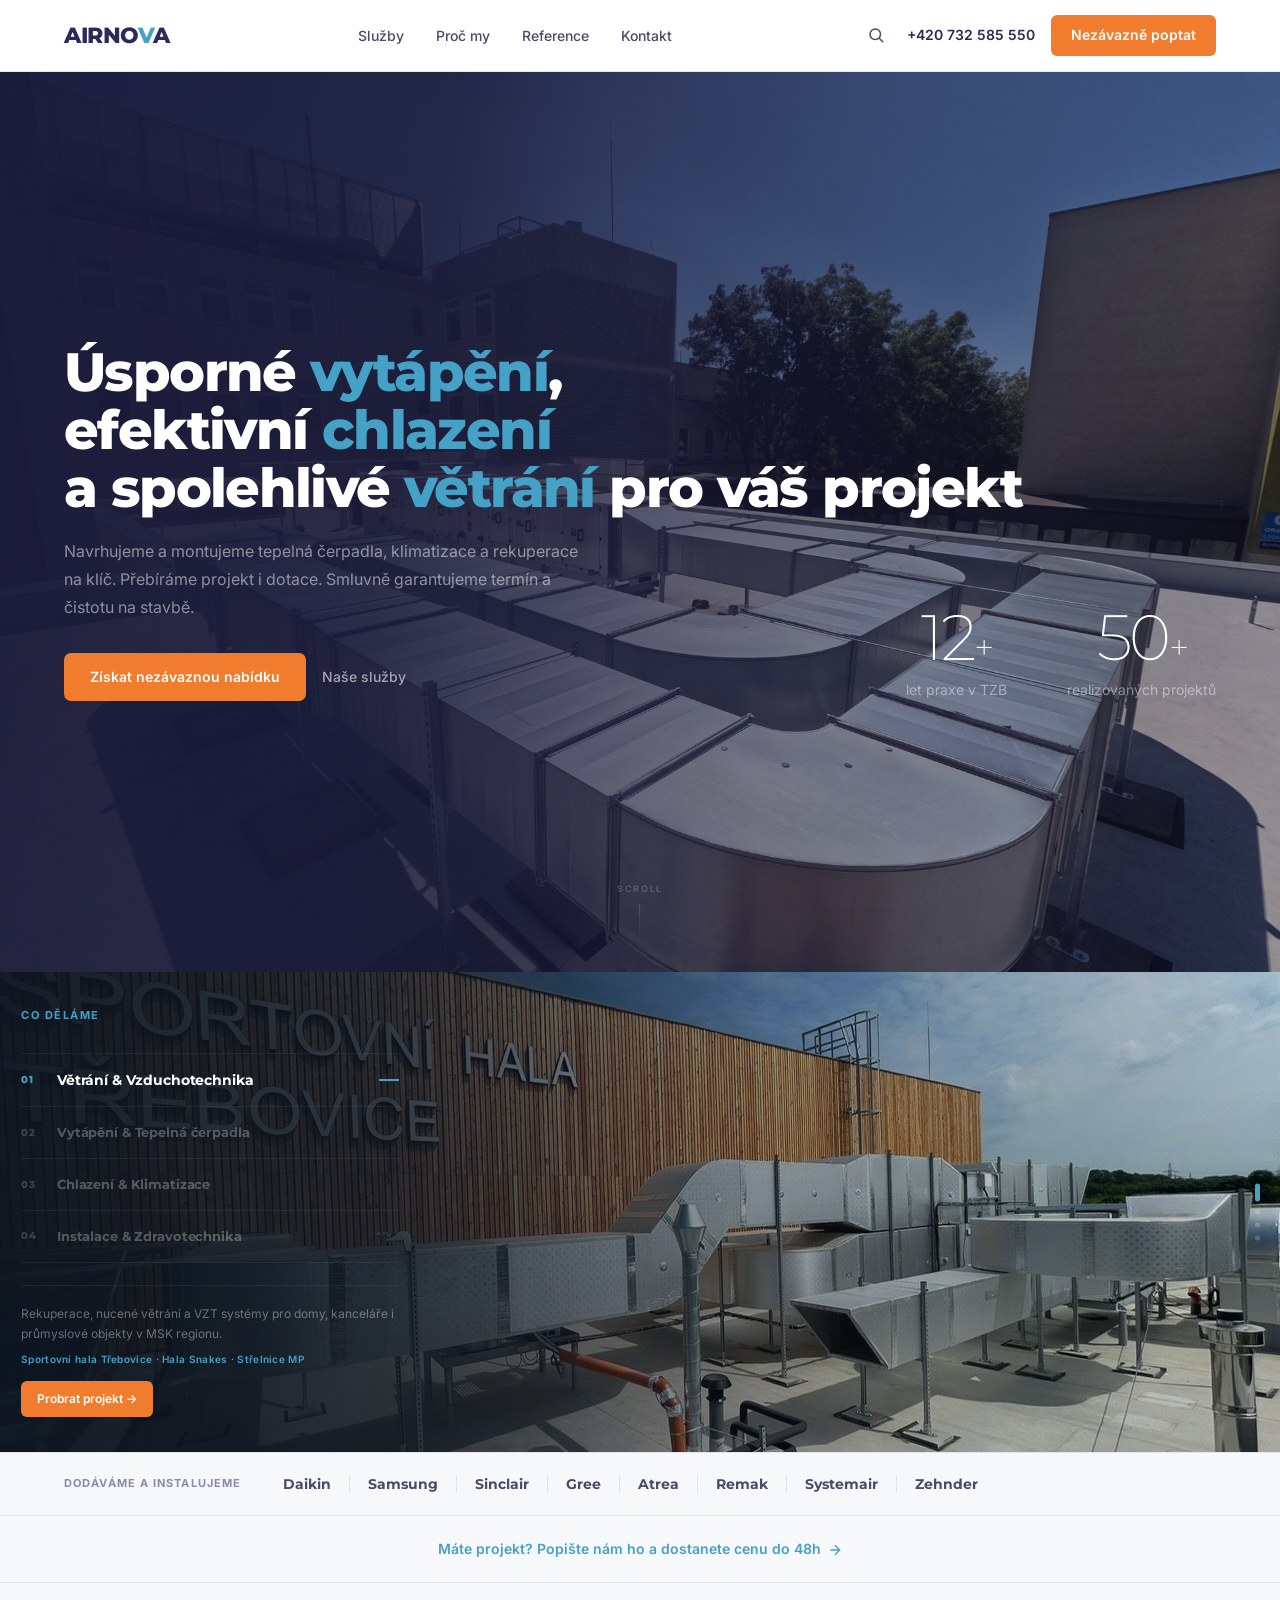
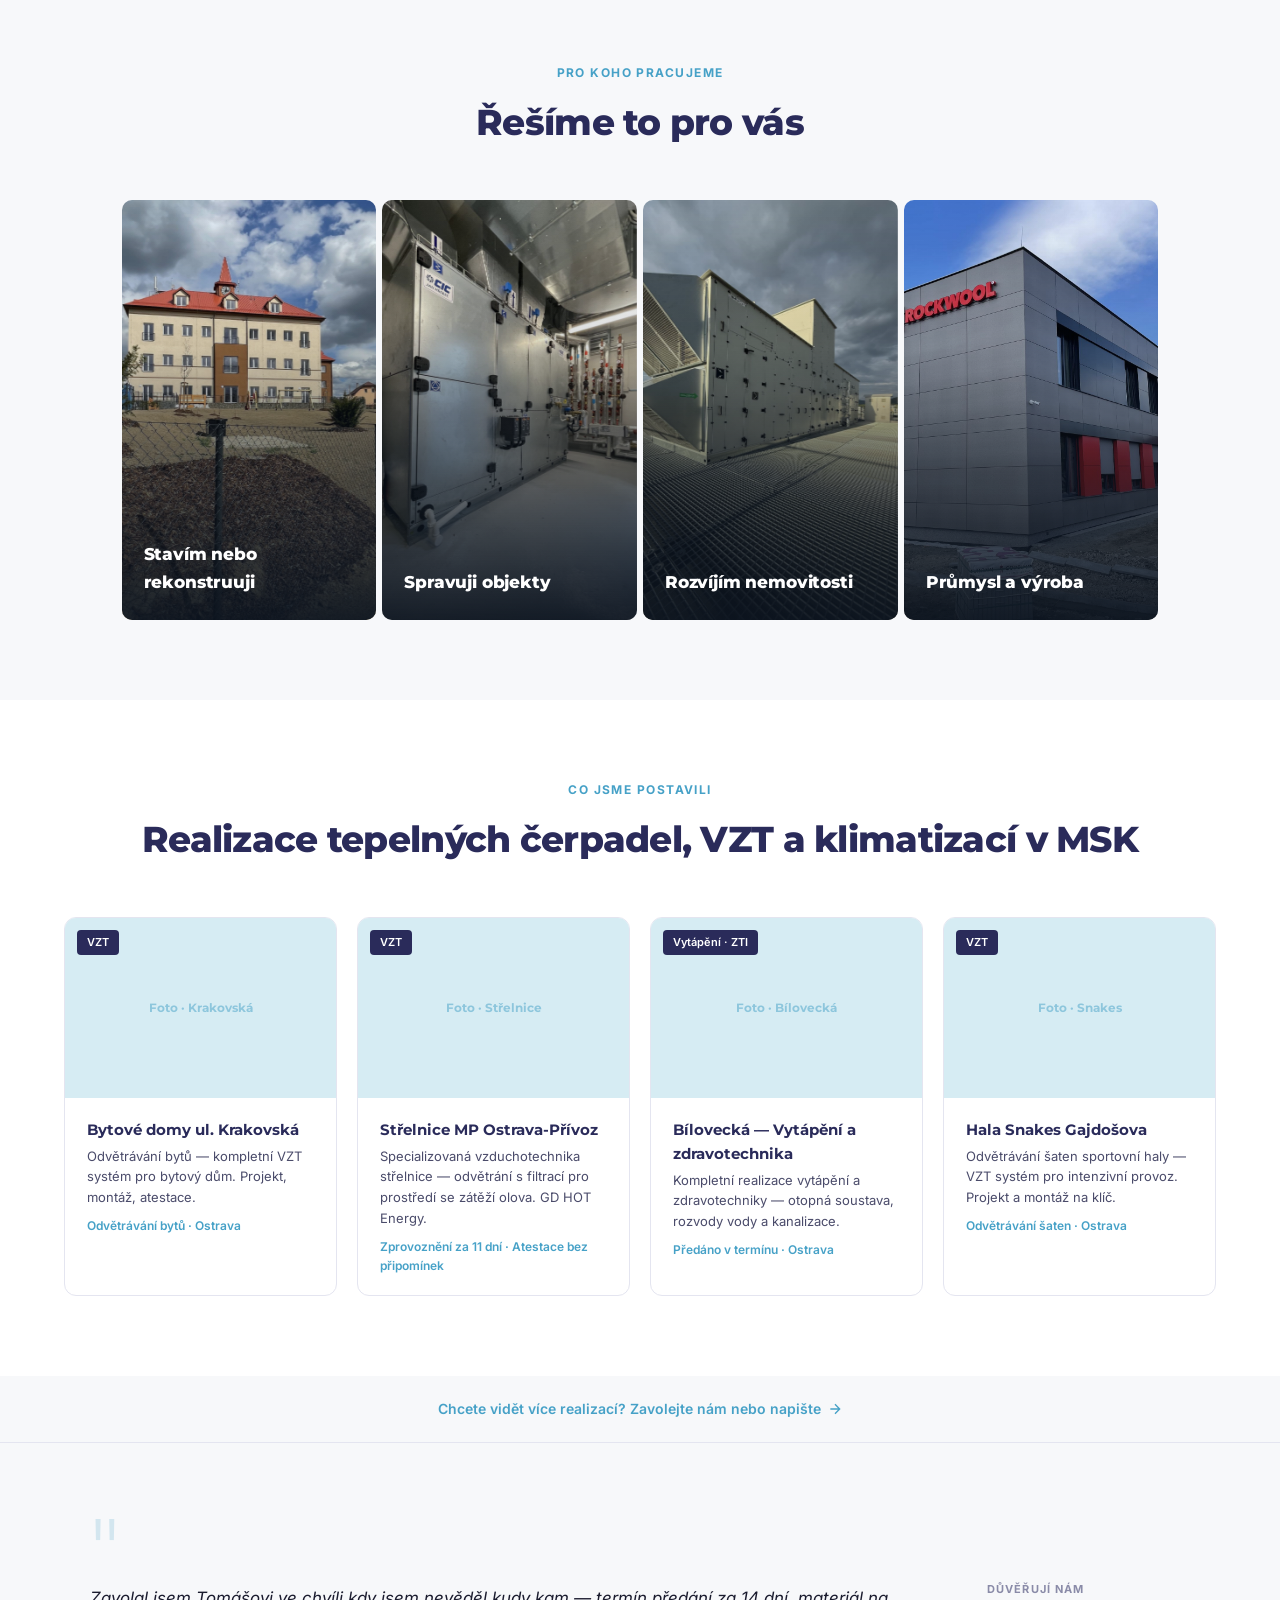
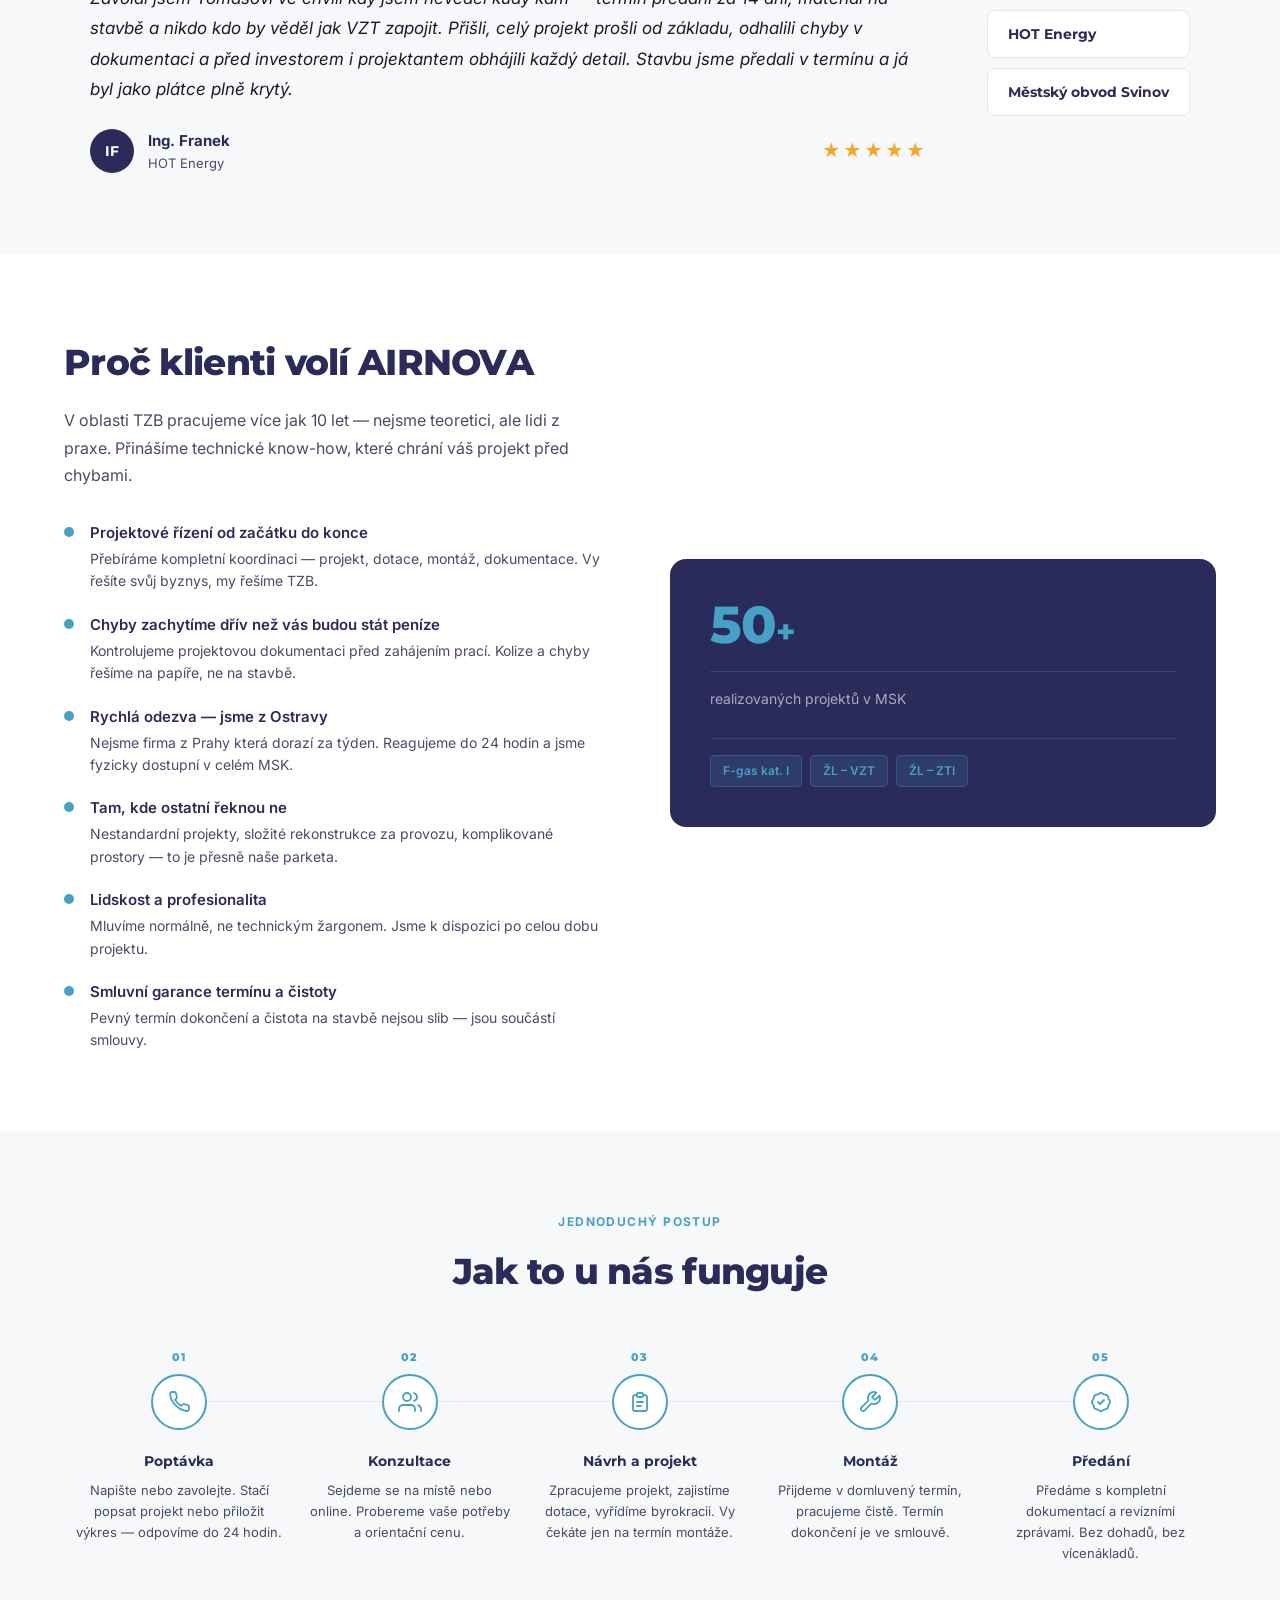
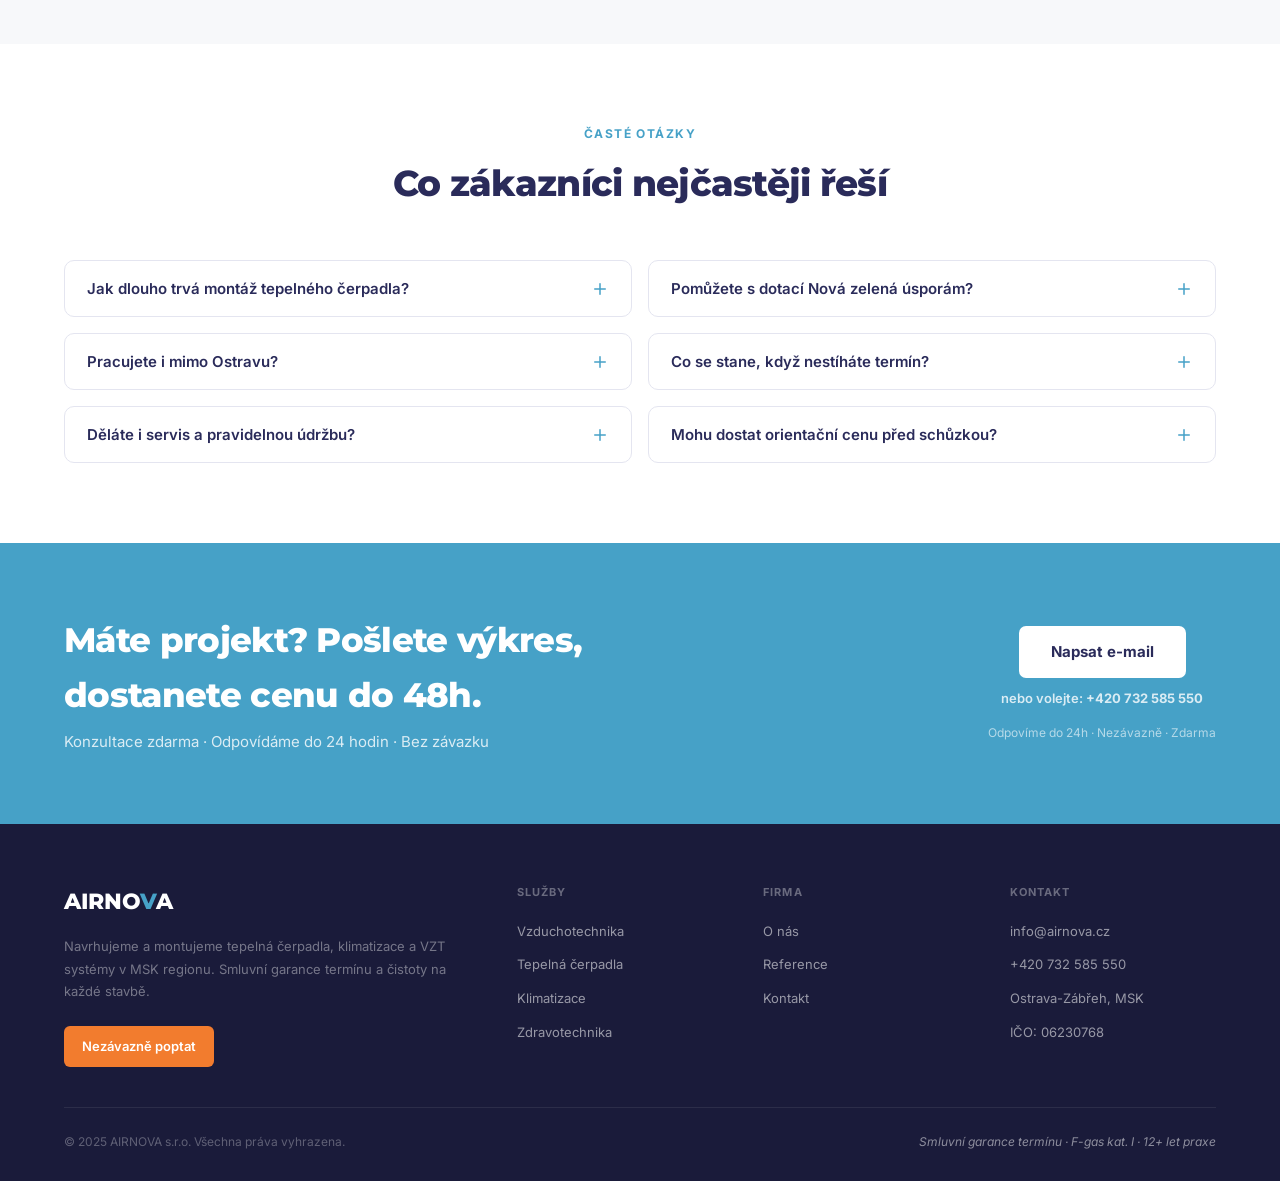
==== public/index.html @ 3907e589 "Fix production 404: move site into public/ to match Vercel output dir The Vercel project has Output " ====
<!DOCTYPE html>
<html lang="cs">
<head>
<meta charset="UTF-8">
<meta name="viewport" content="width=device-width, initial-scale=1.0">

<!-- SEO: Title tag — max 60 znaků, primární klíčová slova + lokalita -->
<title>Tepelná čerpadla, Klimatizace a VZT Ostrava | AIRNOVA s.r.o.</title>

<!-- SEO: Meta description — max 155 znaků, výzva k akci -->
<meta name="description" content="Montáž tepelných čerpadel, klimatizace a vzduchotechniky v Ostravě a MSK. 12 let praxe, smluvní garance termínu. Konzultace zdarma — odpovíme do 24h.">

<!-- SEO: Canonical URL -->
<link rel="canonical" href="https://www.airnova.cz/">

<!-- SEO: Open Graph (Facebook, LinkedIn sdílení) -->
<meta property="og:type" content="website">
<meta property="og:title" content="Tepelná čerpadla, Klimatizace a VZT Ostrava | AIRNOVA s.r.o.">
<meta property="og:description" content="Montáž tepelných čerpadel, klimatizace a vzduchotechniky v Ostravě a MSK. 12 let praxe, smluvní garance termínu.">
<meta property="og:url" content="https://www.airnova.cz/">
<meta property="og:locale" content="cs_CZ">
<meta property="og:site_name" content="AIRNOVA s.r.o.">

<!-- SEO: Twitter/X card -->
<meta name="twitter:card" content="summary">
<meta name="twitter:title" content="Tepelná čerpadla, Klimatizace a VZT Ostrava | AIRNOVA s.r.o.">
<meta name="twitter:description" content="Montáž tepelných čerpadel, klimatizace a VZT v Ostravě a MSK. Smluvní garance termínu.">

<!-- SEO: Schema.org LocalBusiness markup -->
<script type="application/ld+json">
{
  "@context": "https://schema.org",
  "@type": "LocalBusiness",
  "name": "AIRNOVA s.r.o.",
  "description": "Montáž tepelných čerpadel, klimatizace, vzduchotechniky a zdravotechniky v Ostravě a Moravskoslezském kraji.",
  "url": "https://www.airnova.cz",
  "telephone": "+420732585550",
  "email": "info@airnova.cz",
  "address": {
    "@type": "PostalAddress",
    "streetAddress": "Ostrava-Zábřeh",
    "addressLocality": "Ostrava",
    "addressRegion": "Moravskoslezský kraj",
    "postalCode": "700 30",
    "addressCountry": "CZ"
  },
  "geo": {
    "@type": "GeoCoordinates",
    "latitude": 49.7884,
    "longitude": 18.2503
  },
  "areaServed": {
    "@type": "State",
    "name": "Moravskoslezský kraj"
  },
  "priceRange": "$$",
  "openingHours": "Mo-Fr 08:00-17:00",
  "sameAs": [],
  "hasOfferCatalog": {
    "@type": "OfferCatalog",
    "name": "TZB služby",
    "itemListElement": [
      {"@type": "Offer", "itemOffered": {"@type": "Service", "name": "Větrání a vzduchotechnika Ostrava"}},
      {"@type": "Offer", "itemOffered": {"@type": "Service", "name": "Vytápění a tepelná čerpadla Ostrava"}},
      {"@type": "Offer", "itemOffered": {"@type": "Service", "name": "Chlazení a klimatizace Ostrava"}},
      {"@type": "Offer", "itemOffered": {"@type": "Service", "name": "Instalace a zdravotechnika Ostrava"}}
    ]
  }
}
</script>
<link rel="preconnect" href="https://fonts.googleapis.com">
<link rel="preconnect" href="https://fonts.gstatic.com" crossorigin>
<link href="https://fonts.googleapis.com/css2?family=Montserrat:wght@600;700;800&family=Inter:wght@400;500;600&display=swap" rel="stylesheet">
<style>
  *, *::before, *::after { box-sizing: border-box; margin: 0; padding: 0; }
  :root {
    --navy: #2A2B5A; --navy-dark: #1A1B3A;
    --teal: #46A1C7; --teal-light: #D6ECF3;
    --orange: #F27C2E; --orange-light: #FCE5D4;
    --bg: #F7F8FA; --white: #ffffff;
    --text: #1A1B2E; --text-mid: #4A4B6A; --text-light: #8A8BA8;
    --border: #E4E5F0; --radius: 10px;
    --font-head: 'Montserrat', sans-serif;
    --font-body: 'Inter', sans-serif;
  }
  html { scroll-behavior: smooth; }
  body { font-family: var(--font-body); color: var(--text); background: var(--white); line-height: 1.6; }
  img { max-width: 100%; display: block; }
  a { text-decoration: none; color: inherit; }

  /* NAV */
  nav { position: sticky; top: 0; z-index: 100; background: rgba(255,255,255,0.97); backdrop-filter: blur(8px); border-bottom: 1px solid var(--border); padding: 0 5%; display: flex; align-items: center; justify-content: space-between; height: 72px; }
  .nav-logo { font-family: var(--font-head); font-weight: 800; font-size: 22px; letter-spacing: -0.02em; color: var(--navy); }
  .nav-logo .logo-v { color: var(--teal); }
  .nav-links { display: flex; gap: 2rem; list-style: none; }
  .nav-links a { font-size: 14px; font-weight: 500; color: var(--text-mid); transition: color .2s; }
  .nav-links a:hover { color: var(--navy); }
  .nav-right { display: flex; align-items: center; gap: 1rem; }
  .nav-tel { font-size: 14px; font-weight: 600; color: var(--navy); }
  .nav-cta { background: var(--orange); color: #fff; font-family: var(--font-body); font-weight: 600; font-size: 14px; padding: 9px 20px; border-radius: 6px; transition: background .2s; }
  .nav-cta:hover { background: #d96820; }
  .nav-search-wrap { position: relative; }
  .nav-search-btn { background: none; border: none; cursor: pointer; color: var(--text-mid); padding: 6px; display: flex; align-items: center; transition: color .2s; }
  .nav-search-btn:hover { color: var(--navy); }
  .nav-search-btn svg { width: 18px; height: 18px; }
  .search-dropdown { display: none; position: absolute; top: calc(100% + 12px); right: 0; background: #fff; border: 1px solid var(--border); border-radius: 10px; padding: 8px; min-width: 200px; box-shadow: 0 8px 24px rgba(42,43,90,0.1); z-index: 200; }
  .search-dropdown.open { display: block; }
  .search-dropdown a { display: flex; align-items: center; gap: 10px; padding: 9px 12px; border-radius: 7px; font-size: 14px; font-weight: 500; color: var(--text-mid); transition: background .15s, color .15s; }
  .search-dropdown a:hover { background: var(--bg); color: var(--navy); }
  .search-dropdown a svg { width: 16px; height: 16px; stroke: var(--teal); flex-shrink: 0; }
  .nav-toggle { display: none; background: none; border: none; cursor: pointer; padding: 4px; }
  .nav-toggle span { display: block; width: 24px; height: 2px; background: var(--navy); margin: 5px 0; }

  /* HERO — Turing layout */
  .hero {
    background: var(--navy-dark);
    height: 100vh;
    min-height: 600px;
    display: flex;
    align-items: center;
    padding: 0 5%;
    position: relative;
    overflow: hidden;
  }
  .hero-bg { position: absolute; inset: 0; z-index: 0; }
  .hero-bg img { position: absolute; inset: 0; width: 100%; height: 100%; object-fit: cover; object-position: center 35%; }
  .hero-bg::after {
    content: '';
    position: absolute; inset: 0;
    background: linear-gradient(100deg,
      rgba(26,27,58,0.97) 0%,
      rgba(26,27,58,0.90) 32%,
      rgba(26,27,58,0.58) 62%,
      rgba(26,27,58,0.28) 100%);
  }
  .hero-inner {
    position: relative; z-index: 2;
    width: 100%;
    max-width: 1400px;
    margin: 0 auto;
    display: flex;
    justify-content: space-between;
    align-items: flex-end;
    gap: 60px;
  }
  .hero-content { display: flex; flex-direction: column; align-items: flex-start; max-width: 720px; }
  .hero h1 {
    font-family: var(--font-head); font-weight: 800;
    font-size: clamp(32px, 4.2vw, 64px);
    color: #fff; line-height: 1.08;
    letter-spacing: -0.03em; margin-bottom: 1.25rem;
    white-space: nowrap;
  }
  .hero h1 em { color: var(--teal); font-style: normal; }
  .hero-sub {
    font-size: 16px; color: rgba(255,255,255,0.5);
    line-height: 1.75; margin-bottom: 2rem; max-width: 520px;
  }
  .hero-btns { display: flex; gap: 16px; align-items: center; }
  .btn-primary {
    background: var(--orange); color: #fff;
    font-weight: 600; font-size: 14px;
    padding: 13px 26px; border-radius: 7px;
    transition: background .2s;
  }
  .btn-primary:hover { background: #d96820; }
  .btn-outline {
    background: transparent; color: rgba(255,255,255,0.6);
    font-weight: 500; font-size: 14px;
    padding: 13px 0; border: none;
    transition: color .2s;
  }
  .btn-outline:hover { color: #fff; }

  /* stats — vpravo dole, Turing styl */
  .hero-stats { display: flex; gap: 60px; align-items: flex-end; flex-shrink: 0; }
  .hero-stat { text-align: center; }
  .hero-stat-num {
    font-family: var(--font-head); font-weight: 200;
    font-size: 64px; color: #fff;
    line-height: 1; letter-spacing: -0.04em; margin-bottom: 10px;
  }
  .hero-stat-plus { font-size: 36px; font-weight: 200; }
  .hero-stat-label { font-size: 14px; color: rgba(255,255,255,0.45); font-weight: 400; }
  .hero-stat-divider { display: none; }

  /* scroll */
  .hero-scroll {
    position: absolute; bottom: 32px; left: 50%;
    transform: translateX(-50%);
    display: flex; flex-direction: column; align-items: center; gap: 8px;
    cursor: pointer; opacity: 0.2; transition: opacity .2s; z-index: 10;
  }
  .hero-scroll:hover { opacity: 0.6; }
  .hero-scroll span { font-size: 9px; font-weight: 600; letter-spacing: 0.18em; text-transform: uppercase; color: #fff; }
  .hero-scroll-line {
    width: 1px; height: 36px;
    background: linear-gradient(to bottom, rgba(255,255,255,0.8), transparent);
    animation: scrollDown 2s ease-in-out infinite;
  }
  @keyframes scrollDown {
    0% { transform: scaleY(0); transform-origin: top; opacity: 0; }
    30% { opacity: 1; }
    70% { transform: scaleY(1); transform-origin: top; }
    71% { transform-origin: bottom; }
    100% { transform: scaleY(0); transform-origin: bottom; opacity: 0; }
  }


  /* responsive */
  @media (max-width: 900px) {
    .hero-stat { padding: 0 24px; }
    .hero-stat-num { font-size: 36px; }
    .hero h1 { font-size: 36px; }
  }

  /* STATS BAR */
  .stats-bar { background: var(--navy); padding: 40px 5%; display: grid; grid-template-columns: repeat(4,1fr); gap: 20px; text-align: center; }
  .stat-num { font-family: var(--font-head); font-weight: 800; font-size: 40px; color: var(--teal); letter-spacing: -0.02em; line-height: 1; }
  .stat-unit { font-size: 24px; }
  .stat-label { font-size: 13px; color: rgba(255,255,255,0.6); margin-top: 6px; }

  /* MINI CTA */
  .mini-cta { text-align: center; padding: 20px 5%; background: var(--bg); border-bottom: 1px solid var(--border); }
  .mini-cta a { font-size: 14px; font-weight: 600; color: var(--teal); display: inline-flex; align-items: center; gap: 6px; transition: color .2s; }
  .mini-cta a:hover { color: var(--navy); }
  .mini-cta svg { width: 16px; height: 16px; }

  /* SERVICES REVEAL — scroll driven */
  .services-reveal { position:relative; display:grid; grid-template-columns:420px 1fr; height:480px; overflow:hidden; background:#0d1520; }

  /* FULLWIDTH PHOTO BACKGROUND */
  .srv-bg-full {
    position:absolute; inset:0; z-index:0;
    transition:opacity .55s ease;
  }
  .srv-bg-full img {
    position:absolute; inset:0;
    width:100%; height:100%;
    object-fit:cover; object-position:center;
  }
  .srv-bg-full::after {
    content:'';
    position:absolute; inset:0;
    background:linear-gradient(to right,
      rgba(13,21,32,0.97) 0%,
      rgba(13,21,32,0.85) 30%,
      rgba(13,21,32,0.4) 60%,
      rgba(13,21,32,0.15) 100%);
    z-index:1;
  }

  .srv-left { position:sticky; top:0; height:480px; display:flex; flex-direction:column; justify-content:center; padding:44px 5% 44px 5%; z-index:10; }
  .srv-eyebrow { font-size:11px; font-weight:700; letter-spacing:0.14em; text-transform:uppercase; color:var(--teal); margin-bottom:28px; }
  .srv-items { display:flex; flex-direction:column; }
  .srv-item { display:flex; align-items:center; gap:14px; padding:15px 0; border-bottom:0.5px solid rgba(255,255,255,0.06); cursor:pointer; }
  .srv-item:first-child { border-top:0.5px solid rgba(255,255,255,0.06); }
  .srv-num { font-family:var(--font-head); font-weight:800; font-size:10px; color:rgba(255,255,255,0.18); letter-spacing:0.1em; width:22px; flex-shrink:0; transition:color .3s; }
  .srv-title { font-family:var(--font-head); font-weight:700; font-size:13px; color:rgba(255,255,255,0.28); letter-spacing:-0.01em; flex:1; transition:color .3s; }
  .srv-bar { width:0; height:1.5px; background:var(--teal); flex-shrink:0; transition:width .35s ease; }
  .srv-item:hover:not(.active) .srv-title { color:rgba(255,255,255,0.55); }
  .srv-item:hover:not(.active) .srv-num { color:rgba(255,255,255,0.35); }
  .srv-item.active .srv-num { color:var(--teal); }
  .srv-item.active .srv-title { color:#fff; font-size:14px; }
  .srv-item.active .srv-bar { width:20px; }
  .srv-info { margin-top:22px; padding-top:18px; border-top:0.5px solid rgba(255,255,255,0.06); }
  .srv-info-desc { font-size:12px; color:rgba(255,255,255,0.38); line-height:1.7; margin-bottom:7px; transition:opacity .25s; }
  .srv-info-result { font-size:10px; font-weight:600; color:var(--teal); letter-spacing:0.03em; margin-bottom:14px; }
  .srv-cta { display:inline-flex; align-items:center; gap:5px; background:var(--orange); color:#fff; font-size:12px; font-weight:600; padding:8px 16px; border-radius:6px; transition:background .2s; }
  .srv-cta:hover { background:#d96820; }

  /* right scroll */
  .srv-right { overflow-y:scroll; height:480px; scrollbar-width:none; scroll-snap-type:y mandatory; position:relative; z-index:5; }
  .srv-right::-webkit-scrollbar { display:none; }
  .srv-panel { height:480px; position:relative; display:flex; align-items:center; justify-content:center; scroll-snap-align:start; flex-shrink:0; background:transparent; }
  .srv-panel-bg { display:none; }
  .srv-panel-device { position:relative; z-index:1; }

  /* progress dots */
  .srv-dots { position:absolute; right:20px; top:50%; transform:translateY(-50%); display:flex; flex-direction:column; gap:8px; z-index:20; }
  .srv-dot { width:5px; height:5px; border-radius:50%; background:rgba(255,255,255,0.2); cursor:pointer; transition:background .3s, height .3s, border-radius .3s; }
  .srv-dot.active { background:var(--teal); height:18px; border-radius:3px; }

  /* mobile */
  @media (max-width:900px) {
    .services-reveal { grid-template-columns:1fr; height:auto; }
    .srv-left { position:relative; height:auto; padding:36px 5%; }
    .srv-right { height:300px; }
    .srv-panel { height:300px; }
    .srv-dots { display:none; }
  }

  /* SERVICES (old grid — kept for fallback) */
  .services { padding: 80px 5%; background: var(--white); }
  .section-head { text-align: center; margin-bottom: 3rem; }
  .section-eyebrow { font-size: 12px; font-weight: 700; letter-spacing: 0.12em; text-transform: uppercase; color: var(--teal); margin-bottom: 0.75rem; }
  .section-head h2 { font-family: var(--font-head); font-weight: 800; font-size: clamp(24px, 3vw, 36px); color: var(--navy); letter-spacing: -0.02em; }
  .services-grid { display: grid; grid-template-columns: repeat(4,1fr); gap: 20px; }
  .service-card { border: 1px solid var(--border); border-radius: 12px; padding: 28px 24px; transition: border-color .2s, box-shadow .2s; }
  .service-card:hover { border-color: var(--teal); box-shadow: 0 4px 20px rgba(70,161,199,0.1); }
  .service-icon { width: 48px; height: 48px; border-radius: 10px; background: var(--teal-light); display: flex; align-items: center; justify-content: center; margin-bottom: 1.25rem; }
  .service-icon svg { width: 26px; height: 26px; }
  .service-card h3 { font-family: var(--font-head); font-weight: 700; font-size: 16px; color: var(--navy); margin-bottom: 0.5rem; }
  .service-card p { font-size: 14px; color: var(--text-mid); line-height: 1.7; }

  /* BRANDS */
  .brands-strip { background: var(--bg); padding: 20px 5%; border-top: 1px solid var(--border); border-bottom: 1px solid var(--border); display: flex; align-items: center; gap: 24px; flex-wrap: wrap; }
  .brands-label { font-size: 11px; font-weight: 700; letter-spacing: 0.1em; text-transform: uppercase; color: var(--text-light); white-space: nowrap; flex-shrink: 0; }
  .brands-logos { display: flex; align-items: center; flex-wrap: wrap; flex: 1; }
  .brand-item { font-family: var(--font-head); font-weight: 700; font-size: 14px; color: var(--text-mid); padding: 0 18px; white-space: nowrap; }
  .brand-sep { width: 1px; height: 18px; background: var(--border); flex-shrink: 0; }

  /* SEGMENTS PHOTO CARDS */
  .seg-photo-grid { display:grid; grid-template-columns:repeat(4,1fr); gap:6px; padding:0 5% 80px; background:var(--bg); }
  .seg-photo-card { display:block; position:relative; overflow:hidden; height:420px; border-radius:10px; }
  .seg-photo-wrap { position:relative; width:100%; height:100%; overflow:hidden; }
  .seg-photo-bg {
    position:absolute; inset:0;
    background-size:cover;
    background-position:center;
    transition:transform .6s cubic-bezier(.25,.46,.45,.94);
    will-change:transform;
  }
  .seg-photo-card:hover .seg-photo-bg { transform:scale(1.07); }
  .seg-photo-gradient {
    position:absolute; inset:0; z-index:1;
    background:linear-gradient(to top,
      rgba(13,21,32,0.95) 0%,
      rgba(13,21,32,0.6) 35%,
      rgba(13,21,32,0.15) 65%,
      rgba(13,21,32,0) 100%
    );
    transition:background .4s;
  }
  .seg-photo-card:hover .seg-photo-gradient {
    background:linear-gradient(to top,
      rgba(13,21,32,0.98) 0%,
      rgba(13,21,32,0.75) 45%,
      rgba(13,21,32,0.25) 70%,
      rgba(13,21,32,0) 100%
    );
  }
  .seg-photo-content {
    position:absolute; bottom:0; left:0; right:0;
    z-index:2; padding:24px 22px;
  }
  .seg-photo-title {
    font-family:var(--font-head); font-weight:800; font-size:17px;
    color:#fff; letter-spacing:-0.01em; margin-bottom:0;
    transition:margin-bottom .35s ease;
  }
  .seg-photo-desc {
    font-size:13px; color:rgba(255,255,255,0.65);
    line-height:1.6; margin-top:0;
    max-height:0; overflow:hidden;
    opacity:0;
    transition:max-height .4s ease, opacity .35s ease, margin-top .35s ease;
  }
  .seg-photo-cta {
    display:block; font-size:12px; font-weight:600;
    color:var(--teal); margin-top:0;
    max-height:0; overflow:hidden;
    opacity:0;
    transition:max-height .4s ease, opacity .35s ease .05s, margin-top .35s ease;
  }
  .seg-photo-card:hover .seg-photo-title { margin-bottom:10px; }
  .seg-photo-card:hover .seg-photo-desc { max-height:100px; opacity:1; margin-top:0; }
  .seg-photo-card:hover .seg-photo-cta { max-height:40px; opacity:1; margin-top:10px; }
  @media (max-width:900px) {
    .seg-photo-grid { grid-template-columns:repeat(2,1fr); gap:5px; padding:0 4% 60px; }
    .seg-photo-card { height:280px; }
  }
  @media (max-width:600px) {
    .seg-photo-grid { grid-template-columns:1fr; gap:5px; }
    .seg-photo-card { height:240px; }
  }

  /* SEGMENTS (old) */
  .segments { padding: 80px 5% 0; background: var(--bg); }
  .segments-elegant { display: grid; grid-template-columns: repeat(4,1fr); border: 1px solid var(--border); border-radius: 14px; overflow: hidden; background: var(--white); }
  .seg-cell { padding: 32px 26px; border-right: 1px solid var(--border); display: flex; flex-direction: column; transition: background .2s; }
  .seg-cell:last-child { border-right: none; }
  .seg-cell:hover { background: var(--bg); }
  .seg-dot { width: 8px; height: 8px; border-radius: 50%; background: var(--teal); margin-bottom: 16px; }
  .seg-cell h3 { font-family: var(--font-head); font-weight: 800; font-size: 16px; color: var(--navy); margin-bottom: 10px; letter-spacing: -0.01em; line-height: 1.3; }
  .seg-cell p { font-size: 13px; color: var(--text-mid); line-height: 1.65; margin-bottom: 18px; flex: 1; }
  .seg-cta { font-size: 13px; font-weight: 600; color: var(--teal); transition: color .2s; }
  .seg-cell:hover .seg-cta { color: var(--navy); }
  .segments-grid { display: grid; grid-template-columns: repeat(3,1fr); gap: 20px; }
  .entry-card { background: var(--white); border-radius: 12px; border: 1.5px solid var(--border); padding: 32px 28px; transition: border-color .2s, box-shadow .2s; }
  .entry-card:hover { border-color: var(--teal); box-shadow: 0 4px 20px rgba(70,161,199,0.1); }
  .entry-badge { display: inline-block; font-size: 11px; font-weight: 700; letter-spacing: 0.08em; text-transform: uppercase; padding: 3px 10px; border-radius: 4px; margin-bottom: 1rem; }
  .badge-b2b { background: var(--teal-light); color: #1A6A8A; }
  .badge-b2c { background: var(--orange-light); color: #8A3A10; }
  .badge-spr { background: #E8E9F5; color: #2A2B5A; }
  .entry-card h3 { font-family: var(--font-head); font-weight: 700; font-size: 18px; color: var(--navy); margin-bottom: 0.75rem; line-height: 1.3; }
  .entry-card p { font-size: 14px; color: var(--text-mid); line-height: 1.7; margin-bottom: 1.5rem; }
  .entry-link { font-weight: 600; font-size: 14px; color: var(--teal); display: inline-flex; align-items: center; gap: 6px; }
  .entry-link svg { width: 16px; height: 16px; transition: transform .2s; }
  .entry-card:hover .entry-link svg { transform: translateX(4px); }

  /* REFERENCES */
  .references { padding: 80px 5%; background: var(--white); }
  .ref-grid { display: grid; grid-template-columns: repeat(4,1fr); gap: 20px; margin-top: 3rem; }
  .ref-card { border-radius: 12px; overflow: hidden; border: 1px solid var(--border); transition: box-shadow .2s; }
  .ref-card:hover { box-shadow: 0 6px 24px rgba(42,43,90,0.1); }
  .ref-img { height: 180px; background: var(--teal-light); display: flex; align-items: center; justify-content: center; position: relative; }
  .ref-img-placeholder { font-family: var(--font-head); font-weight: 700; font-size: 12px; color: var(--teal); opacity: 0.5; text-align: center; padding: 1rem; }
  .ref-cat { position: absolute; top: 12px; left: 12px; background: var(--navy); color: #fff; font-size: 11px; font-weight: 600; padding: 4px 10px; border-radius: 4px; }
  .ref-body { padding: 20px 22px; }
  .ref-body h4 { font-family: var(--font-head); font-weight: 700; font-size: 15px; color: var(--navy); margin-bottom: 4px; }
  .ref-body p { font-size: 13px; color: var(--text-mid); line-height: 1.6; margin-bottom: 8px; }
  .ref-result { font-size: 12px; font-weight: 600; color: var(--teal); }
  .ref-loc { font-size: 12px; color: var(--text-light); margin-top: 6px; display: flex; align-items: center; gap: 4px; }

  /* TESTIMONIAL */
  .testimonial-section { background: var(--bg); padding: 80px 5%; }
  .testimonial-inner { display: grid; grid-template-columns: 1fr auto; gap: 60px; align-items: center; max-width: 1100px; margin: 0 auto; }
  .quote-mark { font-family: var(--font-head); font-size: 80px; color: var(--teal); opacity: 0.2; line-height: 0.6; margin-bottom: 12px; }
  blockquote { font-size: 17px; color: var(--text); line-height: 1.8; font-style: italic; margin-bottom: 24px; }
  .testimonial-author { display: flex; align-items: center; gap: 14px; }
  .author-avatar { width: 44px; height: 44px; border-radius: 50%; background: var(--navy); color: #fff; font-family: var(--font-head); font-weight: 700; font-size: 14px; display: flex; align-items: center; justify-content: center; flex-shrink: 0; }
  .author-name { font-weight: 700; font-size: 15px; color: var(--navy); }
  .author-company { font-size: 13px; color: var(--text-mid); }
  .author-stars { margin-left: auto; color: #F5A623; font-size: 18px; letter-spacing: 2px; }
  .testimonial-trust { display: flex; flex-direction: column; gap: 12px; flex-shrink: 0; }
  .trust-label { font-size: 11px; font-weight: 700; letter-spacing: 0.1em; text-transform: uppercase; color: var(--text-light); }
  .trust-logos { display: flex; flex-direction: column; gap: 10px; }
  .trust-logo-box { padding: 10px 20px; border: 1.5px solid var(--border); border-radius: 8px; background: var(--white); min-width: 200px; }
  .trust-logo-text { font-family: var(--font-head); font-weight: 700; font-size: 14px; color: var(--navy); }

  /* WHY */
  .why { background: var(--white); padding: 80px 5%; }
  .why-inner { display: grid; grid-template-columns: 1fr 1fr; gap: 60px; align-items: center; }
  .why-text h2 { font-family: var(--font-head); font-weight: 800; font-size: clamp(24px, 3vw, 36px); color: var(--navy); margin-bottom: 1rem; letter-spacing: -0.02em; }
  .why-text > p { font-size: 16px; color: var(--text-mid); line-height: 1.7; margin-bottom: 2rem; }
  .why-items { display: flex; flex-direction: column; gap: 20px; }
  .why-item { display: flex; gap: 16px; align-items: flex-start; }
  .why-dot { width: 10px; height: 10px; border-radius: 50%; background: var(--teal); flex-shrink: 0; margin-top: 6px; }
  .why-item h4 { font-weight: 600; font-size: 15px; color: var(--navy); margin-bottom: 3px; }
  .why-item p { font-size: 14px; color: var(--text-mid); }
  .why-visual { background: var(--navy); border-radius: 16px; padding: 40px; display: flex; flex-direction: column; gap: 20px; justify-content: center; }

  /* PROCESS */
  .process { padding: 80px 5%; background: var(--bg); }
  .process-steps { display: grid; grid-template-columns: repeat(5,1fr); gap: 0; margin-top: 3rem; position: relative; }
  .process-step { display: flex; flex-direction: column; align-items: center; text-align: center; padding: 0 12px; position: relative; }
  .step-num { font-family: var(--font-head); font-weight: 800; font-size: 11px; letter-spacing: 0.12em; color: var(--teal); margin-bottom: 8px; }
  .step-line { position: absolute; top: 52px; left: calc(50% + 28px); right: calc(-50% + 28px); height: 1px; background: var(--border); z-index: 0; }
  .step-icon { width: 56px; height: 56px; border-radius: 50%; background: var(--white); border: 2px solid var(--teal); display: flex; align-items: center; justify-content: center; margin-bottom: 1.25rem; z-index: 1; position: relative; flex-shrink: 0; }
  .step-icon svg { width: 24px; height: 24px; }
  .process-step h4 { font-family: var(--font-head); font-weight: 700; font-size: 14px; color: var(--navy); margin-bottom: 0.5rem; }
  .process-step p { font-size: 13px; color: var(--text-mid); line-height: 1.6; }

  /* FAQ */
  .faq { padding: 80px 5%; background: var(--white); }
  .faq-grid { display: grid; grid-template-columns: 1fr 1fr; gap: 16px; margin-top: 3rem; }
  .faq-item { border: 1px solid var(--border); border-radius: 10px; overflow: hidden; }
  .faq-q { width: 100%; background: none; border: none; padding: 18px 22px; text-align: left; font-family: var(--font-body); font-size: 15px; font-weight: 600; color: var(--navy); cursor: pointer; display: flex; justify-content: space-between; align-items: center; gap: 12px; transition: background .2s; }
  .faq-q:hover { background: var(--bg); }
  .faq-q svg { width: 18px; height: 18px; flex-shrink: 0; transition: transform .25s; stroke: var(--teal); }
  .faq-item.open .faq-q svg { transform: rotate(45deg); }
  .faq-a { max-height: 0; overflow: hidden; transition: max-height .3s ease; }
  .faq-item.open .faq-a { max-height: 300px; }
  .faq-a p { padding: 0 22px 18px; font-size: 14px; color: var(--text-mid); line-height: 1.7; border-top: 1px solid var(--border); padding-top: 14px; }

  /* CTA STRIP */
  .cta-strip { background: var(--teal); padding: 70px 5%; display: grid; grid-template-columns: 1fr auto; align-items: center; gap: 40px; }
  .cta-strip h2 { font-family: var(--font-head); font-weight: 800; font-size: clamp(22px, 3vw, 34px); color: #fff; letter-spacing: -0.02em; }
  .cta-strip p { font-size: 15px; color: rgba(255,255,255,0.8); margin-top: 8px; }
  .cta-strip-btns { display: flex; flex-direction: column; gap: 10px; align-items: center; }
  .btn-white { background: #fff; color: var(--navy); font-weight: 700; font-size: 15px; padding: 14px 32px; border-radius: 7px; text-align: center; white-space: nowrap; transition: opacity .2s; }
  .btn-white:hover { opacity: 0.9; }
  .cta-tel { font-size: 13px; font-weight: 600; color: rgba(255,255,255,0.8); }
  .cta-disclaimer { font-size: 12px; color: rgba(255,255,255,0.6); margin-top: 4px; text-align: center; }

  /* FOOTER */
  footer { background: var(--navy-dark); padding: 60px 5% 30px; }
  .footer-grid { display: grid; grid-template-columns: 2fr 1fr 1fr 1fr; gap: 40px; margin-bottom: 40px; }
  .footer-logo { font-family: var(--font-head); font-weight: 800; font-size: 22px; color: #fff; margin-bottom: 1rem; }
  .footer-logo span { color: var(--teal); }
  .footer-desc { font-size: 13px; color: rgba(255,255,255,0.4); line-height: 1.7; margin-bottom: 1.5rem; }
  .footer-cta-small { background: var(--orange); color: #fff; font-weight: 600; font-size: 13px; padding: 10px 18px; border-radius: 6px; display: inline-block; transition: background .2s; }
  .footer-cta-small:hover { background: #d96820; }
  .footer-col h5 { font-size: 11px; font-weight: 700; letter-spacing: 0.1em; text-transform: uppercase; color: rgba(255,255,255,0.35); margin-bottom: 1rem; }
  .footer-col ul { list-style: none; display: flex; flex-direction: column; gap: 8px; }
  .footer-col ul a { font-size: 13px; color: rgba(255,255,255,0.55); transition: color .2s; }
  .footer-col ul a:hover { color: var(--teal); }
  .footer-bottom { border-top: 1px solid rgba(255,255,255,0.08); padding-top: 24px; display: flex; justify-content: space-between; align-items: center; }
  .footer-bottom p { font-size: 12px; color: rgba(255,255,255,0.3); }
  .footer-value { font-size: 12px; color: rgba(255,255,255,0.5); font-style: italic; }

  /* POPUP */
  .popup-overlay { display: none; position: fixed; inset: 0; z-index: 999; background: rgba(20,21,50,0.6); backdrop-filter: blur(4px); align-items: center; justify-content: center; }
  .popup-overlay.open { display: flex; }
  .popup-box { background: #fff; border-radius: 16px; padding: 40px 36px 32px; max-width: 460px; width: 90%; position: relative; box-shadow: 0 24px 60px rgba(20,21,50,0.2); animation: popIn .25s ease; }
  @keyframes popIn { from { opacity:0; transform: scale(.95) translateY(12px); } to { opacity:1; transform: none; } }
  .popup-close { position: absolute; top: 16px; right: 16px; background: none; border: none; cursor: pointer; color: var(--text-light); font-size: 22px; line-height: 1; padding: 4px 8px; }
  .popup-close:hover { color: var(--navy); }
  .popup-eyebrow { font-size: 11px; font-weight: 700; letter-spacing: 0.12em; text-transform: uppercase; color: var(--teal); margin-bottom: 10px; }
  .popup-box h2 { font-family: var(--font-head); font-weight: 800; font-size: 22px; color: var(--navy); line-height: 1.2; margin-bottom: 8px; letter-spacing: -0.01em; }
  .popup-sub { font-size: 14px; color: var(--text-mid); margin-bottom: 22px; line-height: 1.6; }
  .popup-form { display: flex; flex-direction: column; gap: 12px; }
  .popup-input { font-family: var(--font-body); font-size: 14px; padding: 11px 14px; border-radius: 7px; border: 1.5px solid var(--border); background: var(--bg); color: var(--text); outline: none; transition: border-color .2s; }
  .popup-input:focus { border-color: var(--teal); background: #fff; }
  .popup-input::placeholder { color: var(--text-light); }
  .popup-submit { background: var(--orange); color: #fff; font-family: var(--font-body); font-weight: 700; font-size: 15px; padding: 13px; border-radius: 7px; border: none; cursor: pointer; transition: background .2s; margin-top: 4px; }
  .popup-submit:hover { background: #d96820; }
  .popup-disclaimer { font-size: 12px; color: var(--text-light); text-align: center; margin-top: 10px; }
  .popup-success { text-align: center; padding: 20px 0; }
  .popup-success .success-icon { font-size: 40px; margin-bottom: 12px; }
  .popup-success h3 { font-family: var(--font-head); font-weight: 800; font-size: 20px; color: var(--navy); margin-bottom: 8px; }
  .popup-success p { font-size: 14px; color: var(--text-mid); }

  /* RESPONSIVE */
  @media (max-width: 900px) {
    .nav-links { display: none; }
    .nav-toggle { display: block; }
    .hero-inner { flex-direction: column; align-items: flex-start; gap: 40px; }
    .hero h1 { white-space: normal; font-size: 32px; }
    .hero-stats { gap: 32px; }
    .hero-stat-num { font-size: 40px; }
    .services-grid { grid-template-columns: repeat(2,1fr); }
    .segments-grid { grid-template-columns: 1fr; }
    .segments-elegant { grid-template-columns: 1fr; }
    .seg-cell { border-right: none; border-bottom: 1px solid var(--border); }
    .seg-cell:last-child { border-bottom: none; }
    .why-inner { grid-template-columns: 1fr; }
    .ref-grid { grid-template-columns: 1fr; }
    .cta-strip { grid-template-columns: 1fr; }
    .faq-grid { grid-template-columns: 1fr; }
    .footer-grid { grid-template-columns: 1fr 1fr; }
    .process-steps { grid-template-columns: 1fr; gap: 28px; }
    .step-line { display: none !important; }
    .process-step { flex-direction: row; text-align: left; gap: 20px; align-items: flex-start; }
    .testimonial-inner { grid-template-columns: 1fr; }
    .stats-bar { grid-template-columns: repeat(2,1fr); }
  }
  @media (max-width: 600px) {
    .services-grid { grid-template-columns: 1fr; }
    .footer-grid { grid-template-columns: 1fr; }
    .hero h1 { font-size: 26px; }
    .hero-stats { gap: 24px; }
    .hero-stat-num { font-size: 32px; }
  }
</style>
<!-- SEO: FAQ Schema — zobrazí se přímo ve výsledcích Google -->
<script type="application/ld+json">
{
  "@context": "https://schema.org",
  "@type": "FAQPage",
  "mainEntity": [
    {
      "@type": "Question",
      "name": "Jak dlouho trvá montáž tepelného čerpadla?",
      "acceptedAnswer": {"@type": "Answer", "text": "Standardní instalace tepelného čerpadla vzduch–voda trvá 2–4 dny. Závisí na velikosti objektu a stávajícím otopném systému. Přesný termín dostanete vždy dopředu ve smlouvě."}
    },
    {
      "@type": "Question",
      "name": "Pomůžete s dotací Nová zelená úsporám?",
      "acceptedAnswer": {"@type": "Answer", "text": "Ano, dotace Nová zelená úsporám přebíráme kompletně — od žádosti přes výběr vhodného zařízení až po předání dokumentace."}
    },
    {
      "@type": "Question",
      "name": "Pracujete i mimo Ostravu?",
      "acceptedAnswer": {"@type": "Answer", "text": "Primárně působíme v MSK regionu — Ostrava a okolí do cca 60 km. Pro větší projekty jsme schopni dojet i dál."}
    },
    {
      "@type": "Question",
      "name": "Děláte i servis a pravidelnou údržbu?",
      "acceptedAnswer": {"@type": "Answer", "text": "Ano. Po montáži nabízíme servisní smlouvy — pravidelné prohlídky, čištění filtrů a výměníků, revize."}
    }
  ]
}
</script>
</head>
<body>

<!-- NAV -->
<nav>
  <div class="nav-logo">AIRNO<span class="logo-v">V</span>A</div>
  <ul class="nav-links">
    <li><a href="#sluzby">Služby</a></li>
    <li><a href="#proc-my">Proč my</a></li>
    <li><a href="#reference">Reference</a></li>
    <li><a href="#kontakt">Kontakt</a></li>
  </ul>
  <div class="nav-right">
    <div class="nav-search-wrap">
      <button class="nav-search-btn" id="searchBtn" aria-label="Vyhledávání">
        <svg viewBox="0 0 24 24" fill="none" stroke="currentColor" stroke-width="2" stroke-linecap="round"><circle cx="11" cy="11" r="7"/><path d="M21 21l-4.35-4.35"/></svg>
      </button>
      <div class="search-dropdown" id="searchDropdown">
        <a href="#sluzby"><svg viewBox="0 0 24 24" fill="none" stroke-width="1.8" stroke-linecap="round" stroke-linejoin="round"><path d="M9.5 2h5l1 4h-7l1-4zM4 9h16v2H4z"/></svg>Služby</a>
        <a href="#reference"><svg viewBox="0 0 24 24" fill="none" stroke-width="1.8" stroke-linecap="round" stroke-linejoin="round"><rect x="3" y="3" width="7" height="7" rx="1"/><rect x="14" y="3" width="7" height="7" rx="1"/><rect x="3" y="14" width="7" height="7" rx="1"/><rect x="14" y="14" width="7" height="7" rx="1"/></svg>Naše projekty</a>
        <a href="#kontakt"><svg viewBox="0 0 24 24" fill="none" stroke-width="1.8" stroke-linecap="round" stroke-linejoin="round"><path d="M22 16.92V19a2 2 0 01-2.18 2A19.79 19.79 0 013 4.18 2 2 0 015 2h2.09a2 2 0 012 1.72c.127.96.361 1.903.7 2.81a2 2 0 01-.45 2.11L8.09 9.91a16 16 0 006 6l1.27-1.27a2 2 0 012.11-.45c.907.339 1.85.573 2.81.7A2 2 0 0122 16.92z"/></svg>Kontakt</a>
      </div>
    </div>
    <a class="nav-tel" href="tel:+420732585550">+420 732 585 550</a>
    <a class="nav-cta" href="#kontakt">Nezávazně poptat</a>
  </div>
  <button class="nav-toggle" aria-label="Menu"><span></span><span></span><span></span></button>
</nav>

<section class="hero">
  <div class="hero-bg">
    <img src="images/vzt-hyperbara.jpg" alt="Realizace vzduchotechniky AIRNOVA na střeše objektu">
  </div>
  <div class="hero-inner">

    <div class="hero-content">
      <h1>Úsporné <em>vytápění</em>,<br>efektivní <em>chlazení</em><br>a spolehlivé <em>větrání</em> pro váš projekt</h1>
      <p class="hero-sub">Navrhujeme a montujeme tepelná čerpadla, klimatizace a rekuperace na klíč. Přebíráme projekt i dotace. Smluvně garantujeme termín a čistotu na stavbě.</p>
      <div class="hero-btns">
        <a class="btn-primary" href="#kontakt">Získat nezávaznou nabídku</a>
        <a class="btn-outline" href="#sluzby">Naše služby</a>
      </div>
    </div>

    <div class="hero-stats">
      <div class="hero-stat">
        <div class="hero-stat-num"><span class="countup" data-target="12">0</span><span class="hero-stat-plus">+</span></div>
        <div class="hero-stat-label">let praxe v TZB</div>
      </div>
      <div class="hero-stat">
        <div class="hero-stat-num"><span class="countup" data-target="50">0</span><span class="hero-stat-plus">+</span></div>
        <div class="hero-stat-label">realizovaných projektů</div>
      </div>
    </div>

  </div>

  <div class="hero-scroll" onclick="document.getElementById('sluzby').scrollIntoView({behavior:'smooth'})">
    <span>Scroll</span>
    <div class="hero-scroll-line"></div>
  </div>
</section>

<!-- 3. CO DĚLÁME -->
<section class="services-reveal" id="sluzby">

  <!-- FULLWIDTH BACKGROUND FOTO -->
  <div class="srv-bg-full" id="srvBgFull">
    <img src="images/vzt-trebovice.jpg" alt="Sportovní hala Třebovice — realizace VZT AIRNOVA" id="srvBgImg">
  </div>

  <!-- LEVA — sticky nadpisy -->
  <div class="srv-left">
    <div class="srv-eyebrow">Co děláme</div>
    <div class="srv-items">
      <div class="srv-item active" id="si0" onclick="srvScroll(0)">
        <span class="srv-num">01</span>
        <span class="srv-title">Větrání &amp; Vzduchotechnika</span>
        <span class="srv-bar"></span>
      </div>
      <div class="srv-item" id="si1" onclick="srvScroll(1)">
        <span class="srv-num">02</span>
        <span class="srv-title">Vytápění &amp; Tepelná čerpadla</span>
        <span class="srv-bar"></span>
      </div>
      <div class="srv-item" id="si2" onclick="srvScroll(2)">
        <span class="srv-num">03</span>
        <span class="srv-title">Chlazení &amp; Klimatizace</span>
        <span class="srv-bar"></span>
      </div>
      <div class="srv-item" id="si3" onclick="srvScroll(3)">
        <span class="srv-num">04</span>
        <span class="srv-title">Instalace &amp; Zdravotechnika</span>
        <span class="srv-bar"></span>
      </div>
    </div>
    <div class="srv-info">
      <div class="srv-info-desc" id="srv-desc">Rekuperace, nucené větrání a VZT systémy pro domy, kanceláře i průmyslové objekty v MSK regionu.</div>
      <div class="srv-info-result" id="srv-result">Sportovní hala Třebovice · Hala Snakes · Střelnice MP</div>
      <a class="srv-cta" href="#kontakt">Probrat projekt →</a>
    </div>
  </div>

  <!-- PRAVA — scrollovatelné panely -->
  <div class="srv-right" id="srvRight">

    <div class="srv-panel">
      <div class="srv-panel-bg">
        <img src="images/vzt-trebovice.jpg" alt="Montáž vzduchotechniky AIRNOVA" style="position:absolute;inset:0;width:100%;height:100%;object-fit:cover;object-position:right center;">
      </div>
    </div>

    <div class="srv-panel">
      <div class="srv-panel-bg" style="background:linear-gradient(135deg,#0a1520 0%,#12202e 50%,#0a1820 100%);"></div>
      <div class="srv-panel-device">
        <svg width="240" height="180" viewBox="0 0 140 100" opacity="0.7">
          <rect x="8" y="18" width="38" height="54" rx="6" fill="none" stroke="#46A1C7" stroke-width="1.5"/>
          <circle cx="27" cy="34" r="7" fill="none" stroke="#46A1C7" stroke-width="1.5"/>
          <circle cx="27" cy="34" r="3" fill="#46A1C7"/>
          <text x="27" y="62" text-anchor="middle" font-size="7" fill="#46A1C7" font-family="Inter" font-weight="600">TČ</text>
          <path d="M46 32 C62 32 62 50 78 50 C92 50 92 66 104 66" stroke="#F27C2E" stroke-width="2" fill="none" stroke-linecap="round"/>
          <path d="M46 44 C60 44 60 60 76 60 C88 60 88 74 104 74" stroke="#F27C2E" stroke-width="1.2" fill="none" stroke-linecap="round" opacity="0.5"/>
          <rect x="104" y="36" width="30" height="50" rx="5" fill="none" stroke="#46A1C7" stroke-width="1.2"/>
          <polygon points="104,36 134,36 119,18" fill="none" stroke="#46A1C7" stroke-width="1.2"/>
          <line x1="108" y1="70" x2="130" y2="70" stroke="#F27C2E" stroke-width="1.5" opacity="0.6"/>
          <line x1="108" y1="76" x2="130" y2="76" stroke="#F27C2E" stroke-width="1" opacity="0.35"/>
          <line x1="108" y1="82" x2="130" y2="82" stroke="#F27C2E" stroke-width="0.7" opacity="0.2"/>
        </svg>
      </div>
    </div>

    <div class="srv-panel">
      <div class="srv-panel-bg" style="background:linear-gradient(135deg,#081420 0%,#0e1c2c 50%,#081420 100%);"></div>
      <div class="srv-panel-device">
        <svg width="220" height="180" viewBox="0 0 130 100" opacity="0.7">
          <rect x="28" y="6" width="74" height="28" rx="6" fill="none" stroke="#46A1C7" stroke-width="1.5"/>
          <line x1="46" y1="11" x2="46" y2="29" stroke="#46A1C7" stroke-width="0.8" opacity="0.5"/>
          <line x1="56" y1="11" x2="56" y2="29" stroke="#46A1C7" stroke-width="0.8" opacity="0.5"/>
          <line x1="66" y1="11" x2="66" y2="29" stroke="#46A1C7" stroke-width="0.8" opacity="0.5"/>
          <line x1="76" y1="11" x2="76" y2="29" stroke="#46A1C7" stroke-width="0.8" opacity="0.5"/>
          <path d="M32 40 Q85 48 120 64" stroke="#46A1C7" stroke-width="2.2" fill="none" stroke-linecap="round" opacity="0.9"/>
          <path d="M32 50 Q82 58 117 74" stroke="#46A1C7" stroke-width="1.4" fill="none" stroke-linecap="round" opacity="0.55"/>
          <path d="M32 60 Q78 67 113 82" stroke="#46A1C7" stroke-width="0.9" fill="none" stroke-linecap="round" opacity="0.3"/>
          <text x="110" y="28" text-anchor="middle" font-size="22" fill="#46A1C7" opacity="0.75" style="font-family:sans-serif;">❄</text>
        </svg>
      </div>
    </div>

    <div class="srv-panel">
      <div class="srv-panel-bg" style="background:linear-gradient(135deg,#0a1520 0%,#111e2c 50%,#0a1520 100%);"></div>
      <div class="srv-panel-device">
        <svg width="200" height="200" viewBox="0 0 100 100" opacity="0.7">
          <path d="M10 58 Q28 58 38 46 Q48 34 70 34" stroke="#46A1C7" stroke-width="4" fill="none" stroke-linecap="round"/>
          <path d="M10 67 Q28 67 40 55 Q50 43 70 43" stroke="#46A1C7" stroke-width="2" fill="none" stroke-linecap="round" opacity="0.4"/>
          <path d="M70 28 L74 20 A10 10 0 1 1 84 30 L78 36" stroke="#fff" stroke-width="2.5" fill="none" stroke-linecap="round"/>
          <circle cx="76" cy="28" r="5" fill="none" stroke="#fff" stroke-width="2"/>
          <circle cx="76" cy="28" r="2.5" fill="#46A1C7"/>
          <ellipse cx="22" cy="78" rx="4" ry="6" fill="#46A1C7" opacity="0.8"/>
          <ellipse cx="33" cy="83" rx="3.5" ry="5.5" fill="#46A1C7" opacity="0.6"/>
          <ellipse cx="43" cy="78" rx="3" ry="5" fill="#46A1C7" opacity="0.45"/>
        </svg>
      </div>
    </div>

  </div>

  <!-- progress dots -->
  <div class="srv-dots">
    <div class="srv-dot active" onclick="srvScroll(0)"></div>
    <div class="srv-dot" onclick="srvScroll(1)"></div>
    <div class="srv-dot" onclick="srvScroll(2)"></div>
    <div class="srv-dot" onclick="srvScroll(3)"></div>
  </div>

</section>



<!-- 4. BRANDS -->
<section class="brands-strip">
  <div class="brands-label">Dodáváme a instalujeme</div>
  <div class="brands-logos">
    <div class="brand-item">Daikin</div><div class="brand-sep"></div>
    <div class="brand-item">Samsung</div><div class="brand-sep"></div>
    <div class="brand-item">Sinclair</div><div class="brand-sep"></div>
    <div class="brand-item">Gree</div><div class="brand-sep"></div>
    <div class="brand-item">Atrea</div><div class="brand-sep"></div>
    <div class="brand-item">Remak</div><div class="brand-sep"></div>
    <div class="brand-item">Systemair</div><div class="brand-sep"></div>
    <div class="brand-item">Zehnder</div>
  </div>
</section>

<!-- MINI CTA 1 -->
<div class="mini-cta">
  <a href="#kontakt">Máte projekt? Popište nám ho a dostanete cenu do 48h <svg viewBox="0 0 24 24" fill="none" stroke="currentColor" stroke-width="2"><path d="M5 12h14M12 5l7 7-7 7"/></svg></a>
</div>

<!-- 5. SEGMENTY -->
<section class="segments">
  <div class="section-head">
    <div class="section-eyebrow">Pro koho pracujeme</div>
    <h2>Řešíme to pro vás</h2>
  </div>
  <div class="seg-photo-grid">

    <a class="seg-photo-card" href="#kontakt">
      <div class="seg-photo-wrap">
        <div class="seg-photo-bg" style="background-image:url('images/reference-jistebnik.jpg');"></div>
        <div class="seg-photo-gradient"></div>
        <div class="seg-photo-content">
          <div class="seg-photo-title">Stavím nebo rekonstruuji</div>
          <div class="seg-photo-desc">Vytápění, chlazení a větrání pro dům či byt — podlahovka, tepelné čerpadlo, rekuperace. Včetně dotací.</div>
          <span class="seg-photo-cta">Konzultace zdarma →</span>
        </div>
      </div>
    </a>

    <a class="seg-photo-card" href="#kontakt">
      <div class="seg-photo-wrap">
        <div class="seg-photo-bg" style="background-image:url('images/reference-zoo-cic.jpg');"></div>
        <div class="seg-photo-gradient"></div>
        <div class="seg-photo-content">
          <div class="seg-photo-title">Spravuji objekty</div>
          <div class="seg-photo-desc">SVJ, bytové domy, školy a areály. Jeden partner, který zná vaše objekty a vrací se.</div>
          <span class="seg-photo-cta">Nabídka pro objekt →</span>
        </div>
      </div>
    </a>

    <a class="seg-photo-card" href="#kontakt">
      <div class="seg-photo-wrap">
        <div class="seg-photo-bg" style="background-image:url('images/vzt-nosovice.jpg');"></div>
        <div class="seg-photo-gradient"></div>
        <div class="seg-photo-content">
          <div class="seg-photo-title">Rozvíjím nemovitosti</div>
          <div class="seg-photo-desc">TZB pro každou vaši stavbu — v termínu, s dokumentací a jednou odpovědností.</div>
          <span class="seg-photo-cta">Probrat spolupráci →</span>
        </div>
      </div>
    </a>

    <a class="seg-photo-card" href="#kontakt">
      <div class="seg-photo-wrap">
        <div class="seg-photo-bg" style="background-image:url('images/reference-rockwool.jpg');"></div>
        <div class="seg-photo-gradient"></div>
        <div class="seg-photo-content">
          <div class="seg-photo-title">Průmysl a výroba</div>
          <div class="seg-photo-desc">Vzduchotechnika pro haly a provozy. Od projektu po atestaci a předání.</div>
          <span class="seg-photo-cta">Poptat VZT →</span>
        </div>
      </div>
    </a>

  </div>
</section>

<!-- 6. REFERENCE -->
<section class="references" id="reference">
  <div class="section-head">
    <div class="section-eyebrow">Co jsme postavili</div>
    <h2>Realizace tepelných čerpadel, VZT a klimatizací v MSK</h2>
  </div>
  <div class="ref-grid">

    <div class="ref-card">
      <div class="ref-img" style="background: var(--teal-light);">
        <div class="ref-cat">VZT</div>
        <!-- Cloudinary: nahradit src cestou k fotce, např. https://res.cloudinary.com/airnova/image/upload/v1/reference/krakova.jpg -->
        <div class="ref-img-placeholder">Foto · Krakovská</div>
      </div>
      <div class="ref-body">
        <h4>Bytové domy ul. Krakovská</h4>
        <p>Odvětrávání bytů — kompletní VZT systém pro bytový dům. Projekt, montáž, atestace.</p>
        <div class="ref-result">Odvětrávání bytů · Ostrava</div>
      </div>
    </div>

    <div class="ref-card">
      <div class="ref-img" style="background: var(--teal-light);">
        <div class="ref-cat">VZT</div>
        <!-- Cloudinary: https://res.cloudinary.com/airnova/image/upload/v1/reference/strelnice.jpg -->
        <div class="ref-img-placeholder">Foto · Střelnice</div>
      </div>
      <div class="ref-body">
        <h4>Střelnice MP Ostrava-Přívoz</h4>
        <p>Specializovaná vzduchotechnika střelnice — odvětrání s filtrací pro prostředí se zátěží olova. GD HOT Energy.</p>
        <div class="ref-result">Zprovoznění za 11 dní · Atestace bez připomínek</div>
      </div>
    </div>

    <div class="ref-card">
      <div class="ref-img" style="background: var(--teal-light);">
        <div class="ref-cat">Vytápění · ZTI</div>
        <!-- Cloudinary: https://res.cloudinary.com/airnova/image/upload/v1/reference/bilovecka.jpg -->
        <div class="ref-img-placeholder">Foto · Bílovecká</div>
      </div>
      <div class="ref-body">
        <h4>Bílovecká — Vytápění a zdravotechnika</h4>
        <p>Kompletní realizace vytápění a zdravotechniky — otopná soustava, rozvody vody a kanalizace.</p>
        <div class="ref-result">Předáno v termínu · Ostrava</div>
      </div>
    </div>

    <div class="ref-card">
      <div class="ref-img" style="background: var(--teal-light);">
        <div class="ref-cat">VZT</div>
        <!-- Cloudinary: https://res.cloudinary.com/airnova/image/upload/v1/reference/snakes.jpg -->
        <div class="ref-img-placeholder">Foto · Snakes</div>
      </div>
      <div class="ref-body">
        <h4>Hala Snakes Gajdošova</h4>
        <p>Odvětrávání šaten sportovní haly — VZT systém pro intenzivní provoz. Projekt a montáž na klíč.</p>
        <div class="ref-result">Odvětrávání šaten · Ostrava</div>
      </div>
    </div>

  </div>
</section>

<!-- MINI CTA 2 -->
<div class="mini-cta">
  <a href="#kontakt">Chcete vidět více realizací? Zavolejte nám nebo napište <svg viewBox="0 0 24 24" fill="none" stroke="currentColor" stroke-width="2"><path d="M5 12h14M12 5l7 7-7 7"/></svg></a>
</div>

<!-- 7. TESTIMONIAL -->
<section class="testimonial-section">
  <div class="testimonial-inner">
    <div class="testimonial-quote">
      <div class="quote-mark">"</div>
      <blockquote>Zavolal jsem Tomášovi ve chvíli kdy jsem nevěděl kudy kam — termín předání za 14 dní, materiál na stavbě a nikdo kdo by věděl jak VZT zapojit. Přišli, celý projekt prošli od základu, odhalili chyby v dokumentaci a před investorem i projektantem obhájili každý detail. Stavbu jsme předali v termínu a já byl jako plátce plně krytý.</blockquote>
      <div class="testimonial-author">
        <div class="author-avatar">IF</div>
        <div>
          <div class="author-name">Ing. Franek</div>
          <div class="author-company">HOT Energy</div>
        </div>
        <div class="author-stars">★★★★★</div>
      </div>
    </div>
    <div class="testimonial-trust">
      <div class="trust-label">Důvěřují nám</div>
      <div class="trust-logos">
        <div class="trust-logo-box"><span class="trust-logo-text">HOT Energy</span></div>
        <div class="trust-logo-box"><span class="trust-logo-text">Městský obvod Svinov</span></div>
      </div>
    </div>
  </div>
</section>

<!-- 8. PROČ AIRNOVA -->
<section class="why" id="proc-my">
  <div class="why-inner">
    <div class="why-text">
      <h2>Proč klienti volí AIRNOVA</h2>
      <p>V oblasti TZB pracujeme více jak 10 let — nejsme teoretici, ale lidi z praxe. Přinášíme technické know-how, které chrání váš projekt před chybami.</p>
      <div class="why-items">
        <div class="why-item"><div class="why-dot"></div><div><h4>Projektové řízení od začátku do konce</h4><p>Přebíráme kompletní koordinaci — projekt, dotace, montáž, dokumentace. Vy řešíte svůj byznys, my řešíme TZB.</p></div></div>
        <div class="why-item"><div class="why-dot"></div><div><h4>Chyby zachytíme dřív než vás budou stát peníze</h4><p>Kontrolujeme projektovou dokumentaci před zahájením prací. Kolize a chyby řešíme na papíře, ne na stavbě.</p></div></div>
        <div class="why-item"><div class="why-dot"></div><div><h4>Rychlá odezva — jsme z Ostravy</h4><p>Nejsme firma z Prahy která dorazí za týden. Reagujeme do 24 hodin a jsme fyzicky dostupní v celém MSK.</p></div></div>
        <div class="why-item"><div class="why-dot"></div><div><h4>Tam, kde ostatní řeknou ne</h4><p>Nestandardní projekty, složité rekonstrukce za provozu, komplikované prostory — to je přesně naše parketa.</p></div></div>
        <div class="why-item"><div class="why-dot"></div><div><h4>Lidskost a profesionalita</h4><p>Mluvíme normálně, ne technickým žargonem. Jsme k dispozici po celou dobu projektu.</p></div></div>
        <div class="why-item"><div class="why-dot"></div><div><h4>Smluvní garance termínu a čistoty</h4><p>Pevný termín dokončení a čistota na stavbě nejsou slib — jsou součástí smlouvy.</p></div></div>
      </div>
    </div>
    <div class="why-visual">
      <div style="font-family:var(--font-head);font-weight:800;font-size:52px;color:var(--teal);line-height:1;letter-spacing:-0.02em;">50<span style="font-size:32px;">+</span></div>
      <div style="font-size:14px;color:rgba(255,255,255,0.6);border-top:1px solid rgba(255,255,255,0.1);padding-top:16px;">realizovaných projektů v MSK</div>
      <div style="display:flex;gap:8px;flex-wrap:wrap;padding-top:16px;border-top:1px solid rgba(255,255,255,0.1);margin-top:8px;">
        <span style="background:rgba(70,161,199,0.15);color:var(--teal);font-size:12px;font-weight:600;padding:5px 12px;border-radius:5px;border:1px solid rgba(70,161,199,0.3);">F-gas kat. I</span>
        <span style="background:rgba(70,161,199,0.15);color:var(--teal);font-size:12px;font-weight:600;padding:5px 12px;border-radius:5px;border:1px solid rgba(70,161,199,0.3);">ŽL – VZT</span>
        <span style="background:rgba(70,161,199,0.15);color:var(--teal);font-size:12px;font-weight:600;padding:5px 12px;border-radius:5px;border:1px solid rgba(70,161,199,0.3);">ŽL – ZTI</span>
      </div>
    </div>
  </div>
</section>

<!-- 9. JAK TO FUNGUJE -->
<section class="process">
  <div class="section-head">
    <div class="section-eyebrow">Jednoduchý postup</div>
    <h2>Jak to u nás funguje</h2>
  </div>
  <div class="process-steps">
    <div class="process-step">
      <div class="step-num">01</div><div class="step-line"></div>
      <div class="step-icon"><svg viewBox="0 0 24 24" fill="none" stroke="var(--teal)" stroke-width="1.8" stroke-linecap="round" stroke-linejoin="round"><path d="M22 16.92V19a2 2 0 01-2.18 2A19.79 19.79 0 013 4.18 2 2 0 015 2h2.09a2 2 0 012 1.72c.127.96.361 1.903.7 2.81a2 2 0 01-.45 2.11L8.09 9.91a16 16 0 006 6l1.27-1.27a2 2 0 012.11-.45c.907.339 1.85.573 2.81.7A2 2 0 0122 16.92z"/></svg></div>
      <h4>Poptávka</h4>
      <p>Napište nebo zavolejte. Stačí popsat projekt nebo přiložit výkres — odpovíme do 24 hodin.</p>
    </div>
    <div class="process-step">
      <div class="step-num">02</div><div class="step-line"></div>
      <div class="step-icon"><svg viewBox="0 0 24 24" fill="none" stroke="var(--teal)" stroke-width="1.8" stroke-linecap="round" stroke-linejoin="round"><path d="M17 21v-2a4 4 0 00-4-4H5a4 4 0 00-4 4v2"/><circle cx="9" cy="7" r="4"/><path d="M23 21v-2a4 4 0 00-3-3.87M16 3.13a4 4 0 010 7.75"/></svg></div>
      <h4>Konzultace</h4>
      <p>Sejdeme se na místě nebo online. Probereme vaše potřeby a orientační cenu.</p>
    </div>
    <div class="process-step">
      <div class="step-num">03</div><div class="step-line"></div>
      <div class="step-icon"><svg viewBox="0 0 24 24" fill="none" stroke="var(--teal)" stroke-width="1.8" stroke-linecap="round" stroke-linejoin="round"><path d="M9 5H7a2 2 0 00-2 2v12a2 2 0 002 2h10a2 2 0 002-2V7a2 2 0 00-2-2h-2"/><rect x="9" y="3" width="6" height="4" rx="1"/><path d="M9 12h6M9 16h4"/></svg></div>
      <h4>Návrh a projekt</h4>
      <p>Zpracujeme projekt, zajistíme dotace, vyřídíme byrokracii. Vy čekáte jen na termín montáže.</p>
    </div>
    <div class="process-step">
      <div class="step-num">04</div><div class="step-line"></div>
      <div class="step-icon"><svg viewBox="0 0 24 24" fill="none" stroke="var(--teal)" stroke-width="1.8" stroke-linecap="round" stroke-linejoin="round"><path d="M14.7 6.3a1 1 0 000 1.4l1.6 1.6a1 1 0 001.4 0l3.77-3.77a6 6 0 01-7.94 7.94l-6.91 6.91a2.12 2.12 0 01-3-3l6.91-6.91a6 6 0 017.94-7.94l-3.76 3.76z"/></svg></div>
      <h4>Montáž</h4>
      <p>Přijdeme v domluvený termín, pracujeme čistě. Termín dokončení je ve smlouvě.</p>
    </div>
    <div class="process-step">
      <div class="step-num">05</div><div class="step-line" style="display:none;"></div>
      <div class="step-icon"><svg viewBox="0 0 24 24" fill="none" stroke="var(--teal)" stroke-width="1.8" stroke-linecap="round" stroke-linejoin="round"><path d="M9 12l2 2 4-4M7.835 4.697a3.42 3.42 0 001.946-.806 3.42 3.42 0 014.438 0 3.42 3.42 0 001.946.806 3.42 3.42 0 013.138 3.138 3.42 3.42 0 00.806 1.946 3.42 3.42 0 010 4.438 3.42 3.42 0 00-.806 1.946 3.42 3.42 0 01-3.138 3.138 3.42 3.42 0 00-1.946.806 3.42 3.42 0 01-4.438 0 3.42 3.42 0 00-1.946-.806 3.42 3.42 0 01-3.138-3.138 3.42 3.42 0 00-.806-1.946 3.42 3.42 0 010-4.438 3.42 3.42 0 00.806-1.946 3.42 3.42 0 013.138-3.138z"/></svg></div>
      <h4>Předání</h4>
      <p>Předáme s kompletní dokumentací a revizními zprávami. Bez dohadů, bez vícenákladů.</p>
    </div>
  </div>
</section>

<!-- 10. FAQ -->
<section class="faq">
  <div class="section-head">
    <div class="section-eyebrow">Časté otázky</div>
    <h2>Co zákazníci nejčastěji řeší</h2>
  </div>
  <div class="faq-grid">
    <div class="faq-item">
      <button class="faq-q">Jak dlouho trvá montáž tepelného čerpadla?<svg viewBox="0 0 24 24" fill="none" stroke-width="2" stroke-linecap="round"><path d="M12 5v14M5 12h14"/></svg></button>
      <div class="faq-a"><p>Standardní instalace tepelného čerpadla vzduch–voda trvá 2–4 dny. Závisí na velikosti objektu a stávajícím otopném systému. Přesný termín dostanete vždy dopředu ve smlouvě.</p></div>
    </div>
    <div class="faq-item">
      <button class="faq-q">Pomůžete s dotací Nová zelená úsporám?<svg viewBox="0 0 24 24" fill="none" stroke-width="2" stroke-linecap="round"><path d="M12 5v14M5 12h14"/></svg></button>
      <div class="faq-a"><p>Ano, dotace Nová zelená úsporám přebíráme kompletně — od žádosti přes výběr vhodného zařízení až po předání dokumentace. Vy nic neřešíte.</p></div>
    </div>
    <div class="faq-item">
      <button class="faq-q">Pracujete i mimo Ostravu?<svg viewBox="0 0 24 24" fill="none" stroke-width="2" stroke-linecap="round"><path d="M12 5v14M5 12h14"/></svg></button>
      <div class="faq-a"><p>Primárně působíme v MSK regionu — Ostrava a okolí do cca 60 km. Pro větší projekty jsme schopni dojet i dál. Zavolejte a domluvíme se.</p></div>
    </div>
    <div class="faq-item">
      <button class="faq-q">Co se stane, když nestíháte termín?<svg viewBox="0 0 24 24" fill="none" stroke-width="2" stroke-linecap="round"><path d="M12 5v14M5 12h14"/></svg></button>
      <div class="faq-a"><p>Termín dokončení je součástí smlouvy — není to jen slib. Pokud by nastaly komplikace z naší strany, řešíme je na vlastní náklady a zákazníka informujeme okamžitě, ne zpětně.</p></div>
    </div>
    <div class="faq-item">
      <button class="faq-q">Děláte i servis a pravidelnou údržbu?<svg viewBox="0 0 24 24" fill="none" stroke-width="2" stroke-linecap="round"><path d="M12 5v14M5 12h14"/></svg></button>
      <div class="faq-a"><p>Ano. Po montáži nabízíme servisní smlouvy — pravidelné prohlídky, čištění filtrů a výměníků, revize. Jednou ověřená firma která se vrací.</p></div>
    </div>
    <div class="faq-item">
      <button class="faq-q">Mohu dostat orientační cenu před schůzkou?<svg viewBox="0 0 24 24" fill="none" stroke-width="2" stroke-linecap="round"><path d="M12 5v14M5 12h14"/></svg></button>
      <div class="faq-a"><p>Ano — pošlete výkres, fotky nebo popište projekt. Do 48 hodin dostanete orientační rozsah ceny. Konkrétní nabídka pak přijde po prohlídce nebo konzultaci.</p></div>
    </div>
  </div>
</section>

<!-- 11. CTA STRIP -->
<section class="cta-strip" id="kontakt">
  <div>
    <h2>Máte projekt? Pošlete výkres,<br>dostanete cenu do 48h.</h2>
    <p>Konzultace zdarma · Odpovídáme do 24 hodin · Bez závazku</p>
  </div>
  <div class="cta-strip-btns">
    <a class="btn-white" href="mailto:info@airnova.cz">Napsat e-mail</a>
    <div class="cta-tel">nebo volejte: <strong>+420 732 585 550</strong></div>
    <div class="cta-disclaimer">Odpovíme do 24h · Nezávazně · Zdarma</div>
  </div>
</section>

<!-- FOOTER -->
<footer>
  <div class="footer-grid">
    <div>
      <div class="footer-logo">AIRNO<span>V</span>A</div>
      <p class="footer-desc">Navrhujeme a montujeme tepelná čerpadla, klimatizace a VZT systémy v MSK regionu. Smluvní garance termínu a čistoty na každé stavbě.</p>
      <a class="footer-cta-small" href="#kontakt">Nezávazně poptat</a>
    </div>
    <div class="footer-col">
      <h5>Služby</h5>
      <ul>
        <li><a href="#">Vzduchotechnika</a></li>
        <li><a href="#">Tepelná čerpadla</a></li>
        <li><a href="#">Klimatizace</a></li>
        <li><a href="#">Zdravotechnika</a></li>
      </ul>
    </div>
    <div class="footer-col">
      <h5>Firma</h5>
      <ul>
        <li><a href="#">O nás</a></li>
        <li><a href="#reference">Reference</a></li>
        <li><a href="#">Kontakt</a></li>
      </ul>
    </div>
    <div class="footer-col">
      <h5>Kontakt</h5>
      <ul>
        <li><a href="mailto:info@airnova.cz">info@airnova.cz</a></li>
        <li><a href="tel:+420732585550">+420 732 585 550</a></li>
        <li><a href="#">Ostrava-Zábřeh, MSK</a></li>
        <li><a href="#">IČO: 06230768</a></li>
      </ul>
    </div>
  </div>
  <div class="footer-bottom">
    <p>© 2025 AIRNOVA s.r.o. Všechna práva vyhrazena.</p>
    <span class="footer-value">Smluvní garance termínu · F-gas kat. I · 12+ let praxe</span>
  </div>
</footer>

<!-- POPUP -->
<div class="popup-overlay" id="popupOverlay">
  <div class="popup-box" role="dialog" aria-modal="true">
    <button class="popup-close" id="popupClose" aria-label="Zavřít">×</button>
    <div id="popupContent">
      <div class="popup-eyebrow">Zdarma · Nezávazně · Do 48h</div>
      <h2>Pošlete výkres nebo foto — orientační cena do 48h</h2>
      <p class="popup-sub">Stačí popsat projekt nebo přiložit výkres. Odpovíme rychle a konkrétně.</p>
      <div class="popup-form">
        <input class="popup-input" type="text" id="popupName" placeholder="Jméno a příjmení" autocomplete="name">
        <input class="popup-input" type="tel" id="popupPhone" placeholder="Telefonní číslo" autocomplete="tel">
        <input class="popup-input" type="email" id="popupEmail" placeholder="E-mail (nepovinné)" autocomplete="email">
        <textarea class="popup-input" id="popupMsg" placeholder="Popište projekt..." rows="3" style="resize:vertical;"></textarea>
        <button class="popup-submit" id="popupSubmit">Odeslat poptávku</button>
      </div>
      <p class="popup-disclaimer">Vaše údaje neposkytneme třetím stranám. Odpovídáme do 48 hodin.</p>
    </div>
    <div class="popup-success" id="popupSuccess" style="display:none;">
      <div class="success-icon">✓</div>
      <h3>Odesláno — díky!</h3>
      <p>Ozveme se vám do 48 hodin s konkrétní odpovědí.</p>
    </div>
  </div>
</div>

<script>
  // Services scroll-driven
  const srvData = [
    {desc:'Rekuperace, nucené větrání a VZT systémy pro domy, kanceláře i průmyslové objekty v MSK regionu.', result:'Sportovní hala Třebovice · Hala Snakes · Střelnice MP', img:'images/vzt-trebovice.jpg'},
    {desc:'Podlahové vytápění, kotle, otopné soustavy i tepelná čerpadla. Celý systém od zdroje tepla po radiátor — včetně dotací NZÚ.', result:'Kotelna Třebovice · Projekt a montáž · Dotace NZÚ', img:'images/vytapeni-kotelna-trebovice.jpg'},
    {desc:'Split, multi-split a VRF systémy. Certifikovaná montáž F-gas kat. I pro domy, kanceláře i průmysl v Ostravě a MSK.', result:'Daikin VRV IV · F-gas kat. I · MSK', img:'images/klimatizace-daikin-hyperbara.jpg'},
    {desc:'Rozvody vody, kanalizace a plynu v MSK. Kompletní ZTI pro novostavby i rekonstrukce — Ostrava a okolí.', result:'Novostavby i rekonstrukce · Ostrava', img:''}
  ];
  function srvSetActive(i) {
    document.querySelectorAll('.srv-item').forEach((x,j) => x.classList.toggle('active', j===i));
    document.querySelectorAll('.srv-dot').forEach((x,j) => x.classList.toggle('active', j===i));
    const desc = document.getElementById('srv-desc');
    const res = document.getElementById('srv-result');
    const bgImg = document.getElementById('srvBgImg');
    desc.style.opacity = '0';
    setTimeout(() => {
      desc.textContent = srvData[i].desc;
      res.textContent = srvData[i].result;
      if (srvData[i].img && bgImg) {
        bgImg.src = srvData[i].img;
        bgImg.style.display = 'block';
      } else if (bgImg) {
        bgImg.style.display = 'none';
      }
      desc.style.transition = 'opacity .3s';
      desc.style.opacity = '1';
    }, 160);
  }
  function srvScroll(i) {
    const r = document.getElementById('srvRight');
    r.scrollTo({ top: i * r.clientHeight, behavior: 'smooth' });
  }
  const srvRight = document.getElementById('srvRight');
  if (srvRight) {
    srvRight.addEventListener('scroll', () => {
      const i = Math.round(srvRight.scrollTop / srvRight.clientHeight);
      srvSetActive(Math.min(i, 3));
    });
  }

  // Search dropdown
  const searchBtn = document.getElementById('searchBtn');
  const searchDropdown = document.getElementById('searchDropdown');
  searchBtn.addEventListener('click', e => { e.stopPropagation(); searchDropdown.classList.toggle('open'); });
  document.addEventListener('click', () => searchDropdown.classList.remove('open'));

  // FAQ accordion
  document.querySelectorAll('.faq-q').forEach(btn => {
    btn.addEventListener('click', () => {
      const item = btn.closest('.faq-item');
      const isOpen = item.classList.contains('open');
      document.querySelectorAll('.faq-item').forEach(i => i.classList.remove('open'));
      if (!isOpen) item.classList.add('open');
    });
  });

  // Popup
  const overlay = document.getElementById('popupOverlay');
  const popupClose = document.getElementById('popupClose');
  let popupShown = false;
  function openPopup() { if (popupShown) return; popupShown = true; overlay.classList.add('open'); document.body.style.overflow = 'hidden'; }
  function closePopup() { overlay.classList.remove('open'); document.body.style.overflow = ''; }
  setTimeout(openPopup, 45000);
  document.addEventListener('mouseleave', e => { if (e.clientY < 10) openPopup(); });
  popupClose.addEventListener('click', closePopup);
  overlay.addEventListener('click', e => { if (e.target === overlay) closePopup(); });
  document.addEventListener('keydown', e => { if (e.key === 'Escape') closePopup(); });
  document.getElementById('popupSubmit').addEventListener('click', () => {
    const name = document.getElementById('popupName').value.trim();
    const phone = document.getElementById('popupPhone').value.trim();
    if (!name || !phone) { alert('Vyplňte prosím jméno a telefon.'); return; }
    document.getElementById('popupContent').style.display = 'none';
    document.getElementById('popupSuccess').style.display = 'block';
    setTimeout(closePopup, 3000);
  });

  // Countup
  const counters = document.querySelectorAll('.countup');
  const observer = new IntersectionObserver(entries => {
    entries.forEach(entry => {
      if (entry.isIntersecting) {
        const el = entry.target;
        const target = parseInt(el.dataset.target);
        let current = 0;
        const step = Math.ceil(target / 40);
        const timer = setInterval(() => {
          current = Math.min(current + step, target);
          el.textContent = current;
          if (current >= target) clearInterval(timer);
        }, 40);
        observer.unobserve(el);
      }
    });
  }, { threshold: 0.5 });
  counters.forEach(c => observer.observe(c));
</script>
</body>
</html>
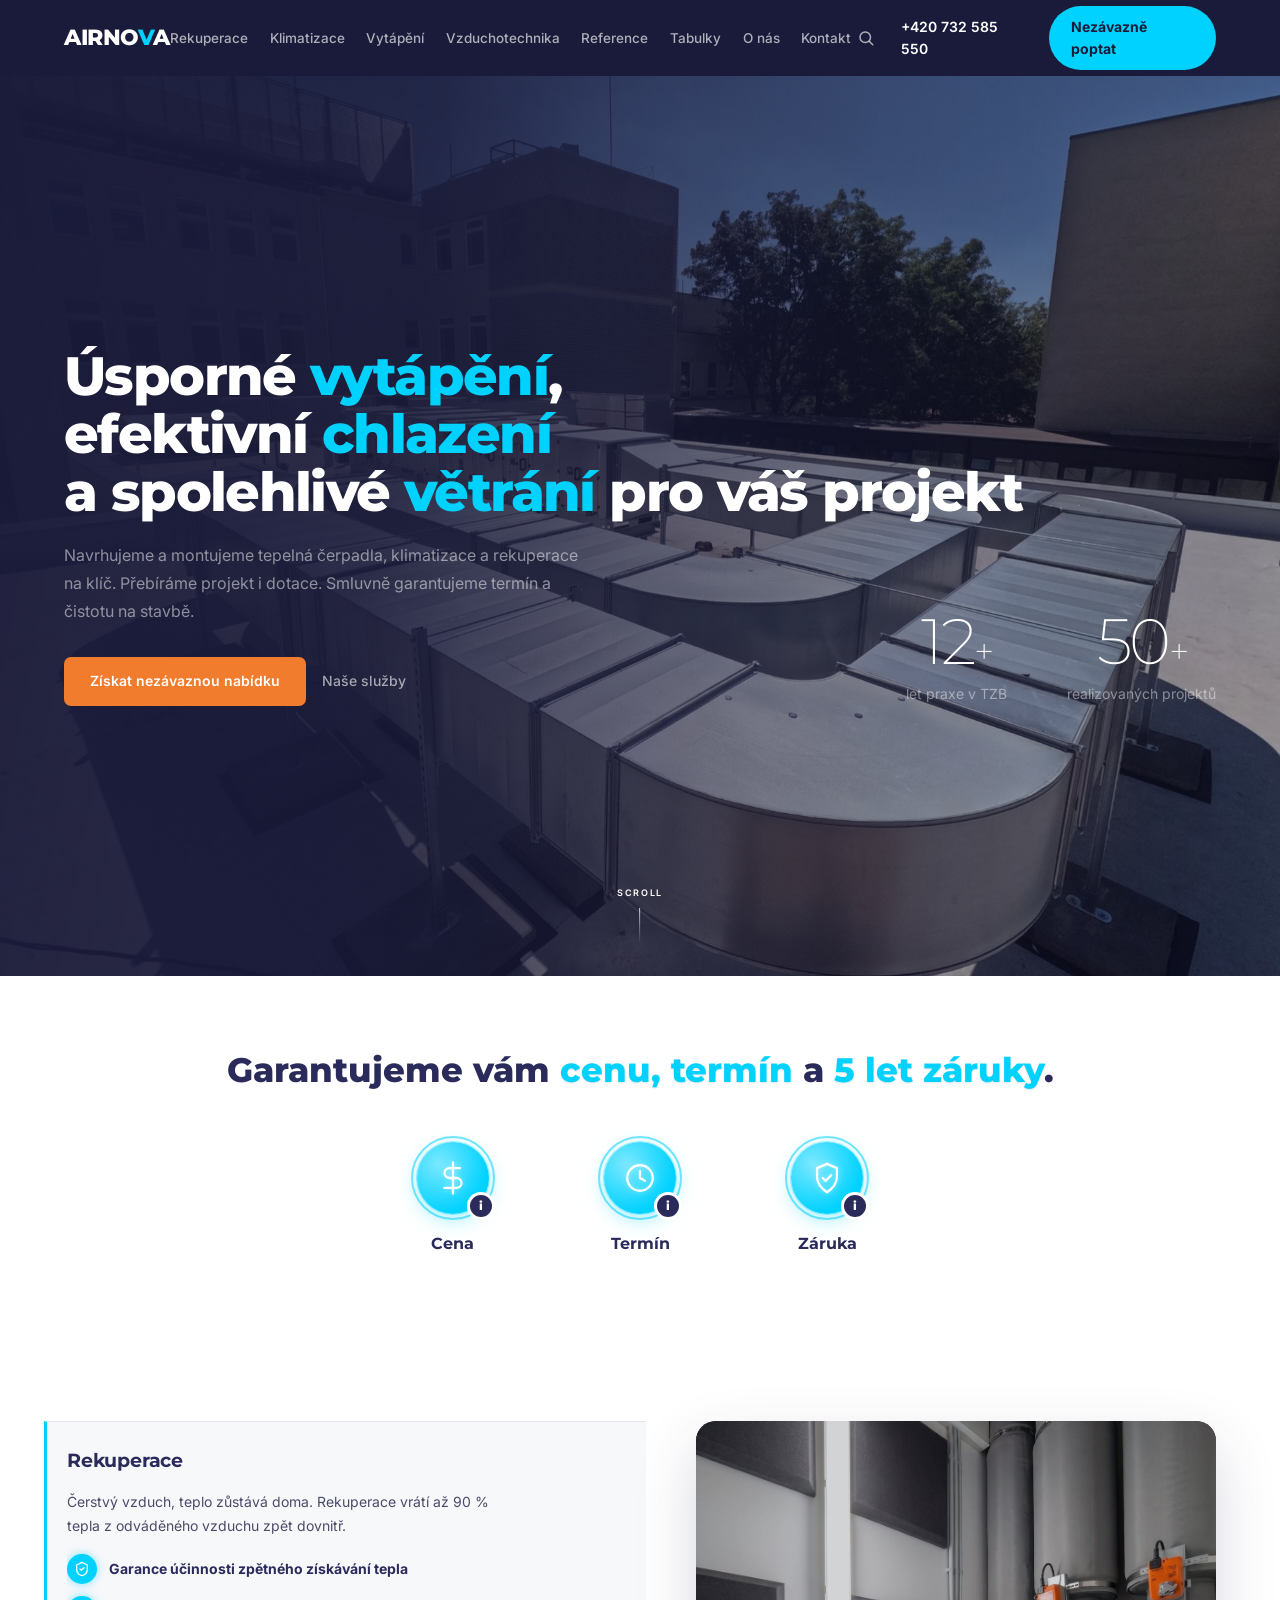
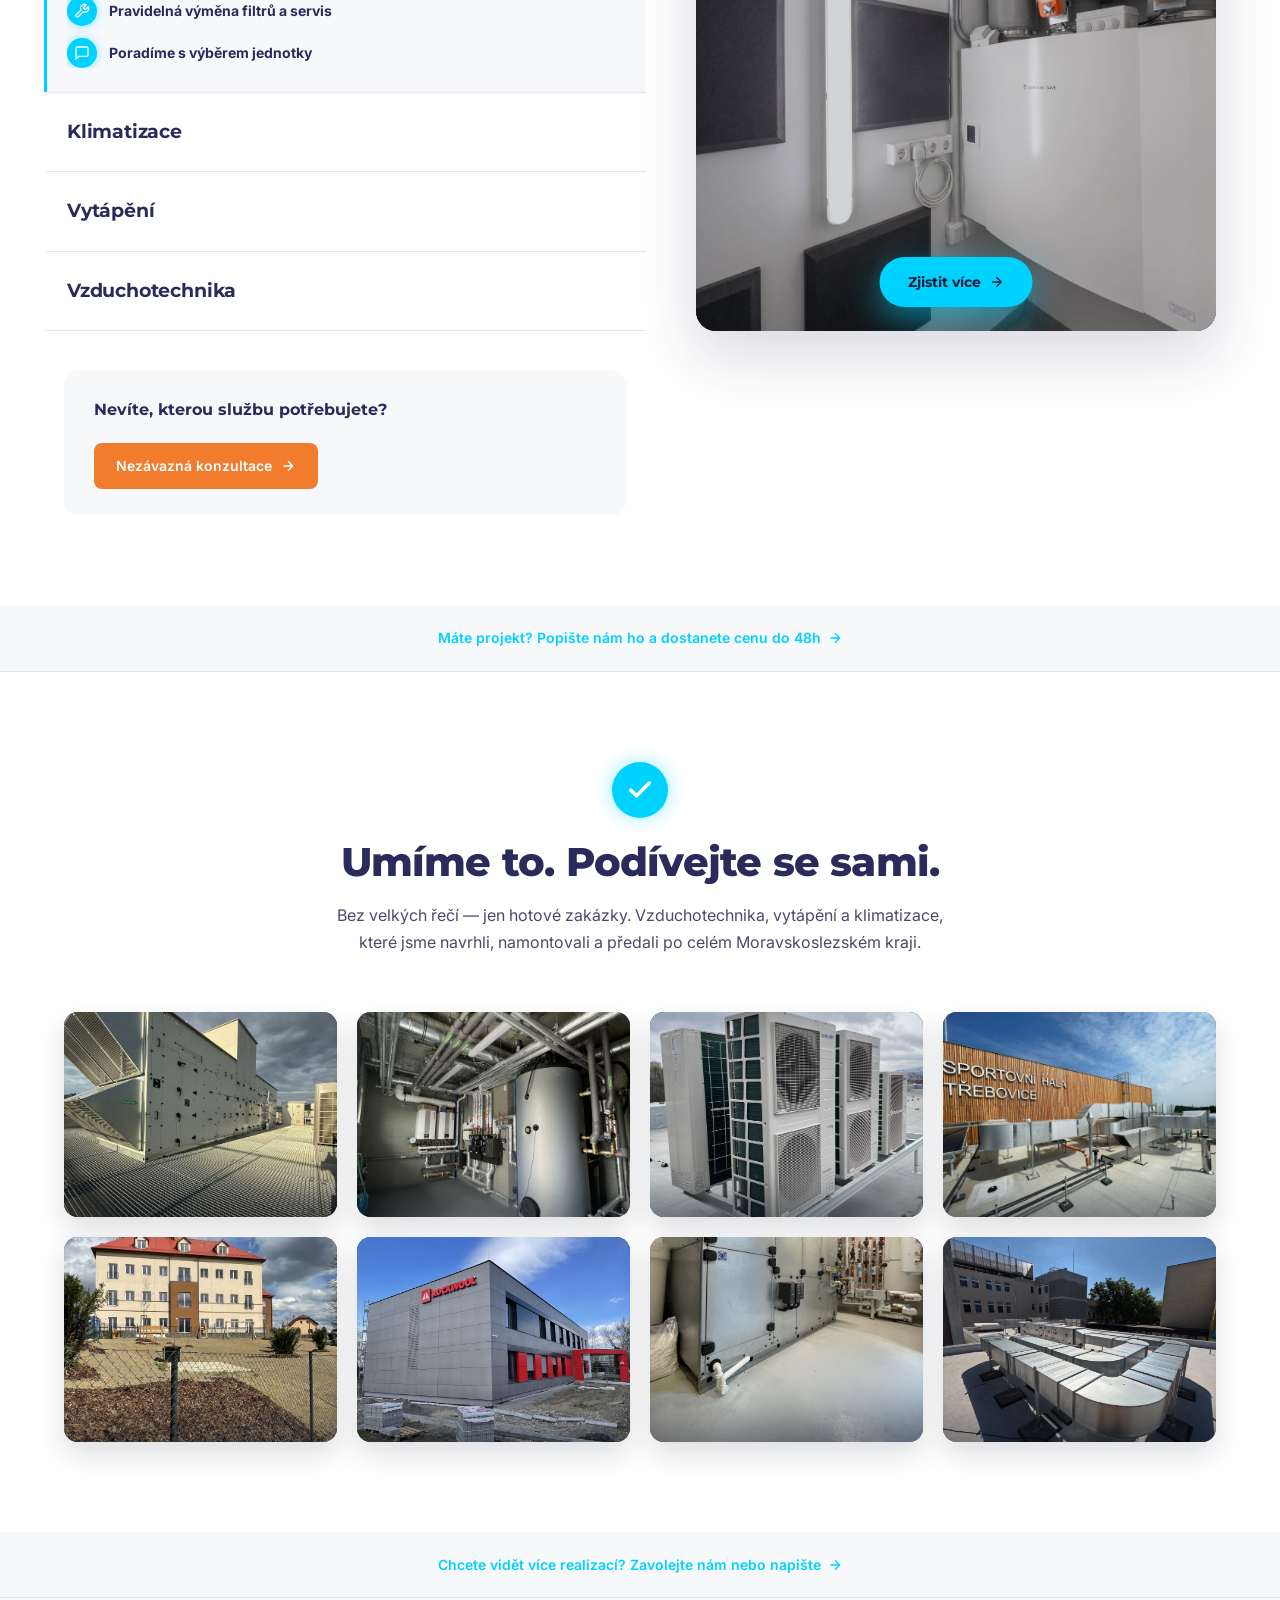
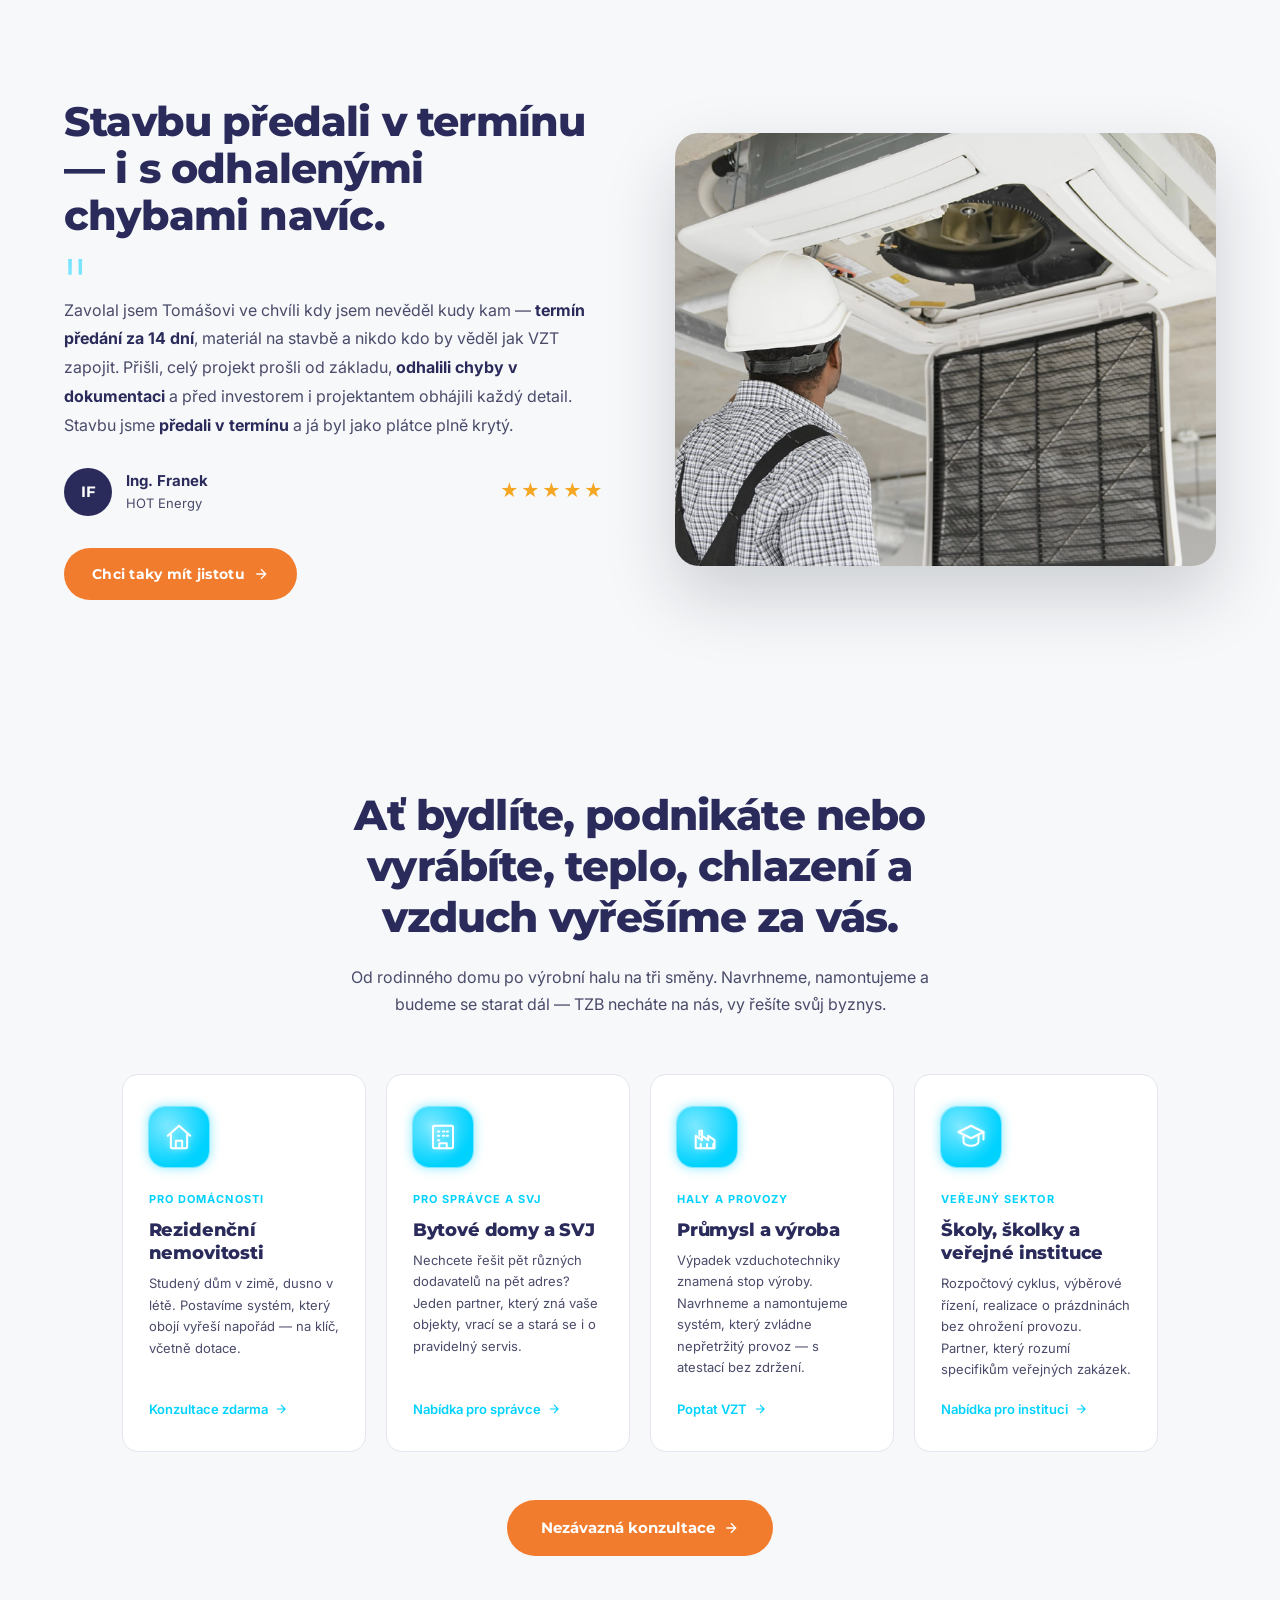
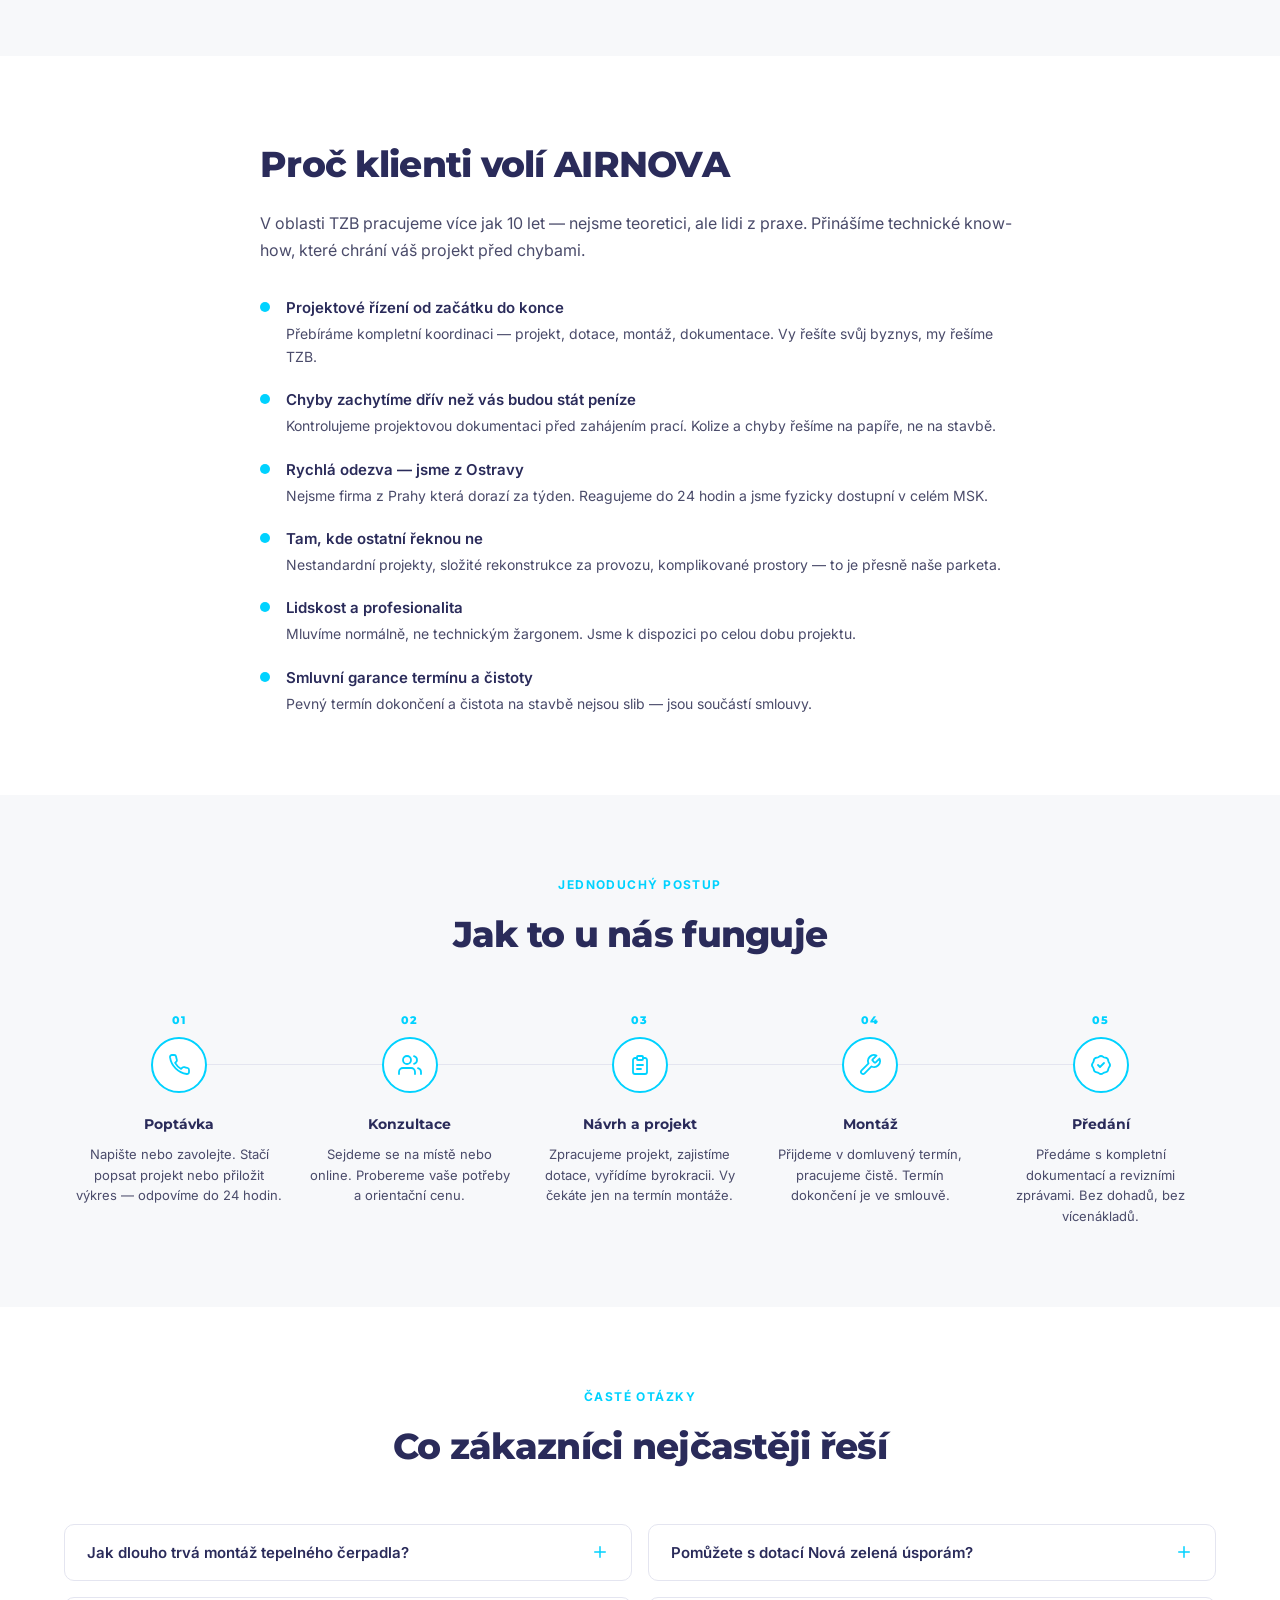
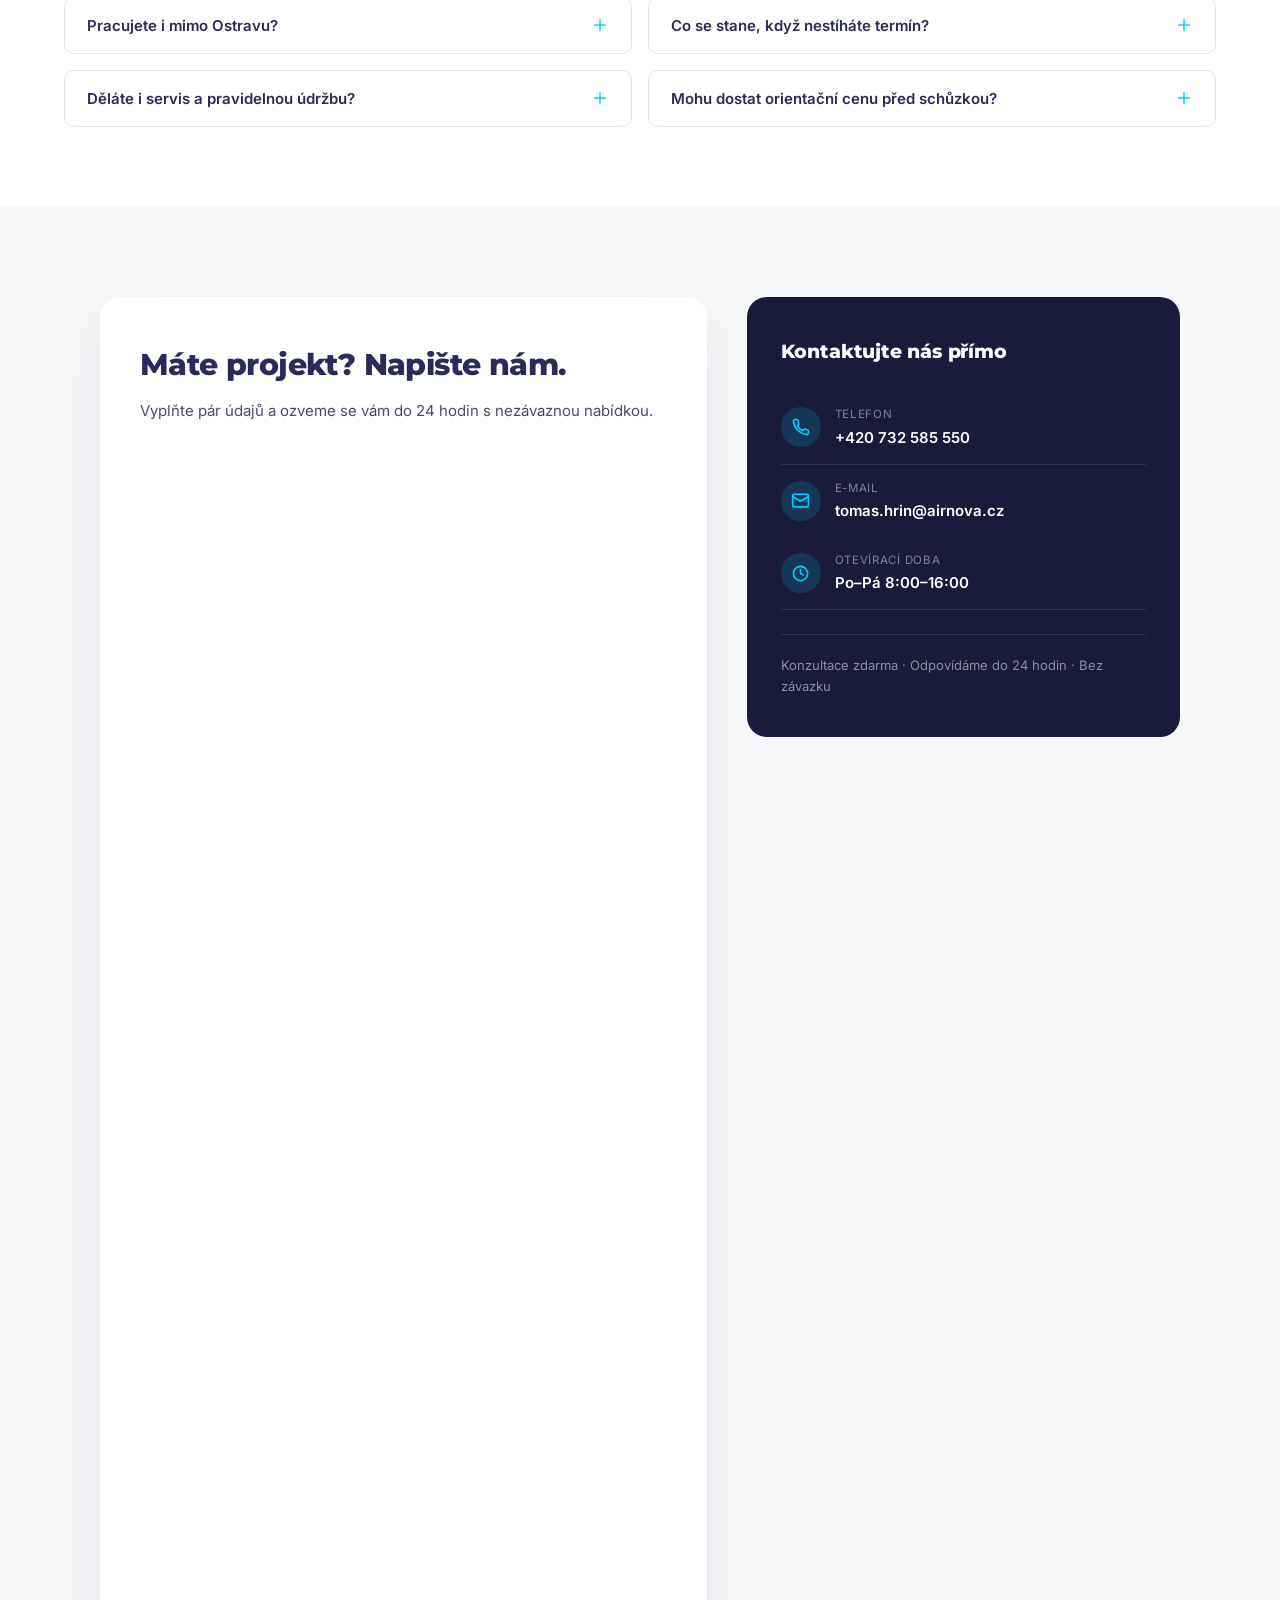
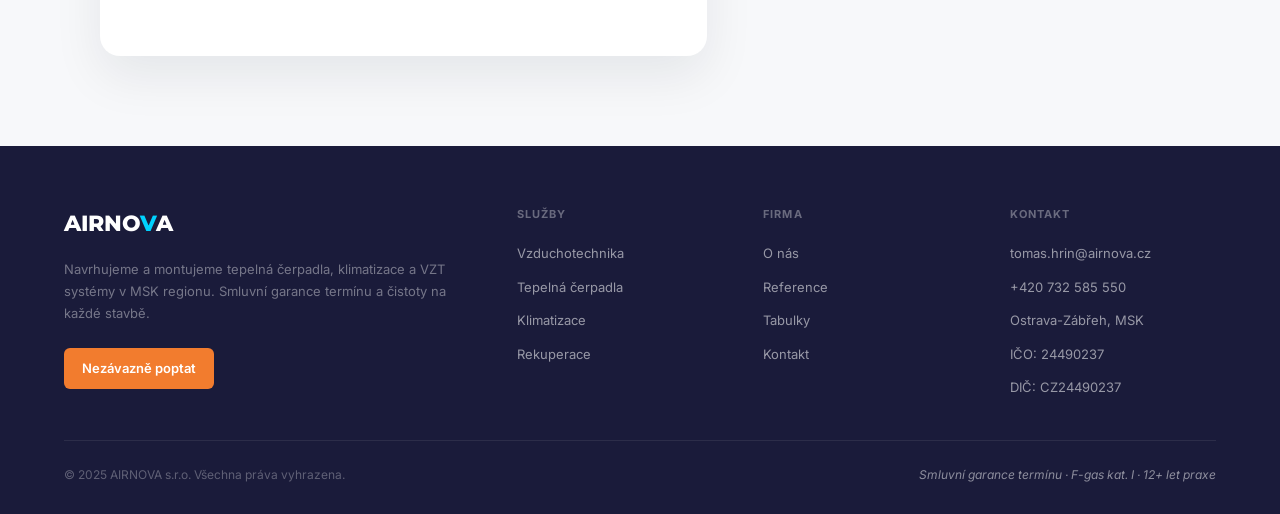
==== commit 2a9b9d7e: "Add Garance/lead-form sections, service subpages, and CRM integration - Adds full 8-link navigation " ====
--- a/public/index.html
+++ b/public/index.html
@@ -20,11 +20,15 @@
 <meta property="og:url" content="https://www.airnova.cz/">
 <meta property="og:locale" content="cs_CZ">
 <meta property="og:site_name" content="AIRNOVA s.r.o.">
+<meta property="og:image" content="https://www.airnova.cz/images/vzt-hyperbara.jpg">
+<meta property="og:image:width" content="1920">
+<meta property="og:image:height" content="1679">
 
 <!-- SEO: Twitter/X card -->
-<meta name="twitter:card" content="summary">
+<meta name="twitter:card" content="summary_large_image">
 <meta name="twitter:title" content="Tepelná čerpadla, Klimatizace a VZT Ostrava | AIRNOVA s.r.o.">
 <meta name="twitter:description" content="Montáž tepelných čerpadel, klimatizace a VZT v Ostravě a MSK. Smluvní garance termínu.">
+<meta name="twitter:image" content="https://www.airnova.cz/images/vzt-hyperbara.jpg">
 
 <!-- SEO: Schema.org LocalBusiness markup -->
 <script type="application/ld+json">
@@ -35,7 +39,7 @@
   "description": "Montáž tepelných čerpadel, klimatizace, vzduchotechniky a zdravotechniky v Ostravě a Moravskoslezském kraji.",
   "url": "https://www.airnova.cz",
   "telephone": "+420732585550",
-  "email": "info@airnova.cz",
+  "email": "tomas.hrin@airnova.cz",
   "address": {
     "@type": "PostalAddress",
     "streetAddress": "Ostrava-Zábřeh",
@@ -71,479 +75,7 @@
 <link rel="preconnect" href="https://fonts.googleapis.com">
 <link rel="preconnect" href="https://fonts.gstatic.com" crossorigin>
 <link href="https://fonts.googleapis.com/css2?family=Montserrat:wght@600;700;800&family=Inter:wght@400;500;600&display=swap" rel="stylesheet">
-<style>
-  *, *::before, *::after { box-sizing: border-box; margin: 0; padding: 0; }
-  :root {
-    --navy: #2A2B5A; --navy-dark: #1A1B3A;
-    --teal: #46A1C7; --teal-light: #D6ECF3;
-    --orange: #F27C2E; --orange-light: #FCE5D4;
-    --bg: #F7F8FA; --white: #ffffff;
-    --text: #1A1B2E; --text-mid: #4A4B6A; --text-light: #8A8BA8;
-    --border: #E4E5F0; --radius: 10px;
-    --font-head: 'Montserrat', sans-serif;
-    --font-body: 'Inter', sans-serif;
-  }
-  html { scroll-behavior: smooth; }
-  body { font-family: var(--font-body); color: var(--text); background: var(--white); line-height: 1.6; }
-  img { max-width: 100%; display: block; }
-  a { text-decoration: none; color: inherit; }
-
-  /* NAV */
-  nav { position: sticky; top: 0; z-index: 100; background: rgba(255,255,255,0.97); backdrop-filter: blur(8px); border-bottom: 1px solid var(--border); padding: 0 5%; display: flex; align-items: center; justify-content: space-between; height: 72px; }
-  .nav-logo { font-family: var(--font-head); font-weight: 800; font-size: 22px; letter-spacing: -0.02em; color: var(--navy); }
-  .nav-logo .logo-v { color: var(--teal); }
-  .nav-links { display: flex; gap: 2rem; list-style: none; }
-  .nav-links a { font-size: 14px; font-weight: 500; color: var(--text-mid); transition: color .2s; }
-  .nav-links a:hover { color: var(--navy); }
-  .nav-right { display: flex; align-items: center; gap: 1rem; }
-  .nav-tel { font-size: 14px; font-weight: 600; color: var(--navy); }
-  .nav-cta { background: var(--orange); color: #fff; font-family: var(--font-body); font-weight: 600; font-size: 14px; padding: 9px 20px; border-radius: 6px; transition: background .2s; }
-  .nav-cta:hover { background: #d96820; }
-  .nav-search-wrap { position: relative; }
-  .nav-search-btn { background: none; border: none; cursor: pointer; color: var(--text-mid); padding: 6px; display: flex; align-items: center; transition: color .2s; }
-  .nav-search-btn:hover { color: var(--navy); }
-  .nav-search-btn svg { width: 18px; height: 18px; }
-  .search-dropdown { display: none; position: absolute; top: calc(100% + 12px); right: 0; background: #fff; border: 1px solid var(--border); border-radius: 10px; padding: 8px; min-width: 200px; box-shadow: 0 8px 24px rgba(42,43,90,0.1); z-index: 200; }
-  .search-dropdown.open { display: block; }
-  .search-dropdown a { display: flex; align-items: center; gap: 10px; padding: 9px 12px; border-radius: 7px; font-size: 14px; font-weight: 500; color: var(--text-mid); transition: background .15s, color .15s; }
-  .search-dropdown a:hover { background: var(--bg); color: var(--navy); }
-  .search-dropdown a svg { width: 16px; height: 16px; stroke: var(--teal); flex-shrink: 0; }
-  .nav-toggle { display: none; background: none; border: none; cursor: pointer; padding: 4px; }
-  .nav-toggle span { display: block; width: 24px; height: 2px; background: var(--navy); margin: 5px 0; }
-
-  /* HERO — Turing layout */
-  .hero {
-    background: var(--navy-dark);
-    height: 100vh;
-    min-height: 600px;
-    display: flex;
-    align-items: center;
-    padding: 0 5%;
-    position: relative;
-    overflow: hidden;
-  }
-  .hero-bg { position: absolute; inset: 0; z-index: 0; }
-  .hero-bg img { position: absolute; inset: 0; width: 100%; height: 100%; object-fit: cover; object-position: center 35%; }
-  .hero-bg::after {
-    content: '';
-    position: absolute; inset: 0;
-    background: linear-gradient(100deg,
-      rgba(26,27,58,0.97) 0%,
-      rgba(26,27,58,0.90) 32%,
-      rgba(26,27,58,0.58) 62%,
-      rgba(26,27,58,0.28) 100%);
-  }
-  .hero-inner {
-    position: relative; z-index: 2;
-    width: 100%;
-    max-width: 1400px;
-    margin: 0 auto;
-    display: flex;
-    justify-content: space-between;
-    align-items: flex-end;
-    gap: 60px;
-  }
-  .hero-content { display: flex; flex-direction: column; align-items: flex-start; max-width: 720px; }
-  .hero h1 {
-    font-family: var(--font-head); font-weight: 800;
-    font-size: clamp(32px, 4.2vw, 64px);
-    color: #fff; line-height: 1.08;
-    letter-spacing: -0.03em; margin-bottom: 1.25rem;
-    white-space: nowrap;
-  }
-  .hero h1 em { color: var(--teal); font-style: normal; }
-  .hero-sub {
-    font-size: 16px; color: rgba(255,255,255,0.5);
-    line-height: 1.75; margin-bottom: 2rem; max-width: 520px;
-  }
-  .hero-btns { display: flex; gap: 16px; align-items: center; }
-  .btn-primary {
-    background: var(--orange); color: #fff;
-    font-weight: 600; font-size: 14px;
-    padding: 13px 26px; border-radius: 7px;
-    transition: background .2s;
-  }
-  .btn-primary:hover { background: #d96820; }
-  .btn-outline {
-    background: transparent; color: rgba(255,255,255,0.6);
-    font-weight: 500; font-size: 14px;
-    padding: 13px 0; border: none;
-    transition: color .2s;
-  }
-  .btn-outline:hover { color: #fff; }
-
-  /* stats — vpravo dole, Turing styl */
-  .hero-stats { display: flex; gap: 60px; align-items: flex-end; flex-shrink: 0; }
-  .hero-stat { text-align: center; }
-  .hero-stat-num {
-    font-family: var(--font-head); font-weight: 200;
-    font-size: 64px; color: #fff;
-    line-height: 1; letter-spacing: -0.04em; margin-bottom: 10px;
-  }
-  .hero-stat-plus { font-size: 36px; font-weight: 200; }
-  .hero-stat-label { font-size: 14px; color: rgba(255,255,255,0.45); font-weight: 400; }
-  .hero-stat-divider { display: none; }
-
-  /* scroll */
-  .hero-scroll {
-    position: absolute; bottom: 32px; left: 50%;
-    transform: translateX(-50%);
-    display: flex; flex-direction: column; align-items: center; gap: 8px;
-    cursor: pointer; opacity: 0.2; transition: opacity .2s; z-index: 10;
-  }
-  .hero-scroll:hover { opacity: 0.6; }
-  .hero-scroll span { font-size: 9px; font-weight: 600; letter-spacing: 0.18em; text-transform: uppercase; color: #fff; }
-  .hero-scroll-line {
-    width: 1px; height: 36px;
-    background: linear-gradient(to bottom, rgba(255,255,255,0.8), transparent);
-    animation: scrollDown 2s ease-in-out infinite;
-  }
-  @keyframes scrollDown {
-    0% { transform: scaleY(0); transform-origin: top; opacity: 0; }
-    30% { opacity: 1; }
-    70% { transform: scaleY(1); transform-origin: top; }
-    71% { transform-origin: bottom; }
-    100% { transform: scaleY(0); transform-origin: bottom; opacity: 0; }
-  }
-
-
-  /* responsive */
-  @media (max-width: 900px) {
-    .hero-stat { padding: 0 24px; }
-    .hero-stat-num { font-size: 36px; }
-    .hero h1 { font-size: 36px; }
-  }
-
-  /* STATS BAR */
-  .stats-bar { background: var(--navy); padding: 40px 5%; display: grid; grid-template-columns: repeat(4,1fr); gap: 20px; text-align: center; }
-  .stat-num { font-family: var(--font-head); font-weight: 800; font-size: 40px; color: var(--teal); letter-spacing: -0.02em; line-height: 1; }
-  .stat-unit { font-size: 24px; }
-  .stat-label { font-size: 13px; color: rgba(255,255,255,0.6); margin-top: 6px; }
-
-  /* MINI CTA */
-  .mini-cta { text-align: center; padding: 20px 5%; background: var(--bg); border-bottom: 1px solid var(--border); }
-  .mini-cta a { font-size: 14px; font-weight: 600; color: var(--teal); display: inline-flex; align-items: center; gap: 6px; transition: color .2s; }
-  .mini-cta a:hover { color: var(--navy); }
-  .mini-cta svg { width: 16px; height: 16px; }
-
-  /* SERVICES REVEAL — scroll driven */
-  .services-reveal { position:relative; display:grid; grid-template-columns:420px 1fr; height:480px; overflow:hidden; background:#0d1520; }
-
-  /* FULLWIDTH PHOTO BACKGROUND */
-  .srv-bg-full {
-    position:absolute; inset:0; z-index:0;
-    transition:opacity .55s ease;
-  }
-  .srv-bg-full img {
-    position:absolute; inset:0;
-    width:100%; height:100%;
-    object-fit:cover; object-position:center;
-  }
-  .srv-bg-full::after {
-    content:'';
-    position:absolute; inset:0;
-    background:linear-gradient(to right,
-      rgba(13,21,32,0.97) 0%,
-      rgba(13,21,32,0.85) 30%,
-      rgba(13,21,32,0.4) 60%,
-      rgba(13,21,32,0.15) 100%);
-    z-index:1;
-  }
-
-  .srv-left { position:sticky; top:0; height:480px; display:flex; flex-direction:column; justify-content:center; padding:44px 5% 44px 5%; z-index:10; }
-  .srv-eyebrow { font-size:11px; font-weight:700; letter-spacing:0.14em; text-transform:uppercase; color:var(--teal); margin-bottom:28px; }
-  .srv-items { display:flex; flex-direction:column; }
-  .srv-item { display:flex; align-items:center; gap:14px; padding:15px 0; border-bottom:0.5px solid rgba(255,255,255,0.06); cursor:pointer; }
-  .srv-item:first-child { border-top:0.5px solid rgba(255,255,255,0.06); }
-  .srv-num { font-family:var(--font-head); font-weight:800; font-size:10px; color:rgba(255,255,255,0.18); letter-spacing:0.1em; width:22px; flex-shrink:0; transition:color .3s; }
-  .srv-title { font-family:var(--font-head); font-weight:700; font-size:13px; color:rgba(255,255,255,0.28); letter-spacing:-0.01em; flex:1; transition:color .3s; }
-  .srv-bar { width:0; height:1.5px; background:var(--teal); flex-shrink:0; transition:width .35s ease; }
-  .srv-item:hover:not(.active) .srv-title { color:rgba(255,255,255,0.55); }
-  .srv-item:hover:not(.active) .srv-num { color:rgba(255,255,255,0.35); }
-  .srv-item.active .srv-num { color:var(--teal); }
-  .srv-item.active .srv-title { color:#fff; font-size:14px; }
-  .srv-item.active .srv-bar { width:20px; }
-  .srv-info { margin-top:22px; padding-top:18px; border-top:0.5px solid rgba(255,255,255,0.06); }
-  .srv-info-desc { font-size:12px; color:rgba(255,255,255,0.38); line-height:1.7; margin-bottom:7px; transition:opacity .25s; }
-  .srv-info-result { font-size:10px; font-weight:600; color:var(--teal); letter-spacing:0.03em; margin-bottom:14px; }
-  .srv-cta { display:inline-flex; align-items:center; gap:5px; background:var(--orange); color:#fff; font-size:12px; font-weight:600; padding:8px 16px; border-radius:6px; transition:background .2s; }
-  .srv-cta:hover { background:#d96820; }
-
-  /* right scroll */
-  .srv-right { overflow-y:scroll; height:480px; scrollbar-width:none; scroll-snap-type:y mandatory; position:relative; z-index:5; }
-  .srv-right::-webkit-scrollbar { display:none; }
-  .srv-panel { height:480px; position:relative; display:flex; align-items:center; justify-content:center; scroll-snap-align:start; flex-shrink:0; background:transparent; }
-  .srv-panel-bg { display:none; }
-  .srv-panel-device { position:relative; z-index:1; }
-
-  /* progress dots */
-  .srv-dots { position:absolute; right:20px; top:50%; transform:translateY(-50%); display:flex; flex-direction:column; gap:8px; z-index:20; }
-  .srv-dot { width:5px; height:5px; border-radius:50%; background:rgba(255,255,255,0.2); cursor:pointer; transition:background .3s, height .3s, border-radius .3s; }
-  .srv-dot.active { background:var(--teal); height:18px; border-radius:3px; }
-
-  /* mobile */
-  @media (max-width:900px) {
-    .services-reveal { grid-template-columns:1fr; height:auto; }
-    .srv-left { position:relative; height:auto; padding:36px 5%; }
-    .srv-right { height:300px; }
-    .srv-panel { height:300px; }
-    .srv-dots { display:none; }
-  }
-
-  /* SERVICES (old grid — kept for fallback) */
-  .services { padding: 80px 5%; background: var(--white); }
-  .section-head { text-align: center; margin-bottom: 3rem; }
-  .section-eyebrow { font-size: 12px; font-weight: 700; letter-spacing: 0.12em; text-transform: uppercase; color: var(--teal); margin-bottom: 0.75rem; }
-  .section-head h2 { font-family: var(--font-head); font-weight: 800; font-size: clamp(24px, 3vw, 36px); color: var(--navy); letter-spacing: -0.02em; }
-  .services-grid { display: grid; grid-template-columns: repeat(4,1fr); gap: 20px; }
-  .service-card { border: 1px solid var(--border); border-radius: 12px; padding: 28px 24px; transition: border-color .2s, box-shadow .2s; }
-  .service-card:hover { border-color: var(--teal); box-shadow: 0 4px 20px rgba(70,161,199,0.1); }
-  .service-icon { width: 48px; height: 48px; border-radius: 10px; background: var(--teal-light); display: flex; align-items: center; justify-content: center; margin-bottom: 1.25rem; }
-  .service-icon svg { width: 26px; height: 26px; }
-  .service-card h3 { font-family: var(--font-head); font-weight: 700; font-size: 16px; color: var(--navy); margin-bottom: 0.5rem; }
-  .service-card p { font-size: 14px; color: var(--text-mid); line-height: 1.7; }
-
-  /* BRANDS */
-  .brands-strip { background: var(--bg); padding: 20px 5%; border-top: 1px solid var(--border); border-bottom: 1px solid var(--border); display: flex; align-items: center; gap: 24px; flex-wrap: wrap; }
-  .brands-label { font-size: 11px; font-weight: 700; letter-spacing: 0.1em; text-transform: uppercase; color: var(--text-light); white-space: nowrap; flex-shrink: 0; }
-  .brands-logos { display: flex; align-items: center; flex-wrap: wrap; flex: 1; }
-  .brand-item { font-family: var(--font-head); font-weight: 700; font-size: 14px; color: var(--text-mid); padding: 0 18px; white-space: nowrap; }
-  .brand-sep { width: 1px; height: 18px; background: var(--border); flex-shrink: 0; }
-
-  /* SEGMENTS PHOTO CARDS */
-  .seg-photo-grid { display:grid; grid-template-columns:repeat(4,1fr); gap:6px; padding:0 5% 80px; background:var(--bg); }
-  .seg-photo-card { display:block; position:relative; overflow:hidden; height:420px; border-radius:10px; }
-  .seg-photo-wrap { position:relative; width:100%; height:100%; overflow:hidden; }
-  .seg-photo-bg {
-    position:absolute; inset:0;
-    background-size:cover;
-    background-position:center;
-    transition:transform .6s cubic-bezier(.25,.46,.45,.94);
-    will-change:transform;
-  }
-  .seg-photo-card:hover .seg-photo-bg { transform:scale(1.07); }
-  .seg-photo-gradient {
-    position:absolute; inset:0; z-index:1;
-    background:linear-gradient(to top,
-      rgba(13,21,32,0.95) 0%,
-      rgba(13,21,32,0.6) 35%,
-      rgba(13,21,32,0.15) 65%,
-      rgba(13,21,32,0) 100%
-    );
-    transition:background .4s;
-  }
-  .seg-photo-card:hover .seg-photo-gradient {
-    background:linear-gradient(to top,
-      rgba(13,21,32,0.98) 0%,
-      rgba(13,21,32,0.75) 45%,
-      rgba(13,21,32,0.25) 70%,
-      rgba(13,21,32,0) 100%
-    );
-  }
-  .seg-photo-content {
-    position:absolute; bottom:0; left:0; right:0;
-    z-index:2; padding:24px 22px;
-  }
-  .seg-photo-title {
-    font-family:var(--font-head); font-weight:800; font-size:17px;
-    color:#fff; letter-spacing:-0.01em; margin-bottom:0;
-    transition:margin-bottom .35s ease;
-  }
-  .seg-photo-desc {
-    font-size:13px; color:rgba(255,255,255,0.65);
-    line-height:1.6; margin-top:0;
-    max-height:0; overflow:hidden;
-    opacity:0;
-    transition:max-height .4s ease, opacity .35s ease, margin-top .35s ease;
-  }
-  .seg-photo-cta {
-    display:block; font-size:12px; font-weight:600;
-    color:var(--teal); margin-top:0;
-    max-height:0; overflow:hidden;
-    opacity:0;
-    transition:max-height .4s ease, opacity .35s ease .05s, margin-top .35s ease;
-  }
-  .seg-photo-card:hover .seg-photo-title { margin-bottom:10px; }
-  .seg-photo-card:hover .seg-photo-desc { max-height:100px; opacity:1; margin-top:0; }
-  .seg-photo-card:hover .seg-photo-cta { max-height:40px; opacity:1; margin-top:10px; }
-  @media (max-width:900px) {
-    .seg-photo-grid { grid-template-columns:repeat(2,1fr); gap:5px; padding:0 4% 60px; }
-    .seg-photo-card { height:280px; }
-  }
-  @media (max-width:600px) {
-    .seg-photo-grid { grid-template-columns:1fr; gap:5px; }
-    .seg-photo-card { height:240px; }
-  }
-
-  /* SEGMENTS (old) */
-  .segments { padding: 80px 5% 0; background: var(--bg); }
-  .segments-elegant { display: grid; grid-template-columns: repeat(4,1fr); border: 1px solid var(--border); border-radius: 14px; overflow: hidden; background: var(--white); }
-  .seg-cell { padding: 32px 26px; border-right: 1px solid var(--border); display: flex; flex-direction: column; transition: background .2s; }
-  .seg-cell:last-child { border-right: none; }
-  .seg-cell:hover { background: var(--bg); }
-  .seg-dot { width: 8px; height: 8px; border-radius: 50%; background: var(--teal); margin-bottom: 16px; }
-  .seg-cell h3 { font-family: var(--font-head); font-weight: 800; font-size: 16px; color: var(--navy); margin-bottom: 10px; letter-spacing: -0.01em; line-height: 1.3; }
-  .seg-cell p { font-size: 13px; color: var(--text-mid); line-height: 1.65; margin-bottom: 18px; flex: 1; }
-  .seg-cta { font-size: 13px; font-weight: 600; color: var(--teal); transition: color .2s; }
-  .seg-cell:hover .seg-cta { color: var(--navy); }
-  .segments-grid { display: grid; grid-template-columns: repeat(3,1fr); gap: 20px; }
-  .entry-card { background: var(--white); border-radius: 12px; border: 1.5px solid var(--border); padding: 32px 28px; transition: border-color .2s, box-shadow .2s; }
-  .entry-card:hover { border-color: var(--teal); box-shadow: 0 4px 20px rgba(70,161,199,0.1); }
-  .entry-badge { display: inline-block; font-size: 11px; font-weight: 700; letter-spacing: 0.08em; text-transform: uppercase; padding: 3px 10px; border-radius: 4px; margin-bottom: 1rem; }
-  .badge-b2b { background: var(--teal-light); color: #1A6A8A; }
-  .badge-b2c { background: var(--orange-light); color: #8A3A10; }
-  .badge-spr { background: #E8E9F5; color: #2A2B5A; }
-  .entry-card h3 { font-family: var(--font-head); font-weight: 700; font-size: 18px; color: var(--navy); margin-bottom: 0.75rem; line-height: 1.3; }
-  .entry-card p { font-size: 14px; color: var(--text-mid); line-height: 1.7; margin-bottom: 1.5rem; }
-  .entry-link { font-weight: 600; font-size: 14px; color: var(--teal); display: inline-flex; align-items: center; gap: 6px; }
-  .entry-link svg { width: 16px; height: 16px; transition: transform .2s; }
-  .entry-card:hover .entry-link svg { transform: translateX(4px); }
-
-  /* REFERENCES */
-  .references { padding: 80px 5%; background: var(--white); }
-  .ref-grid { display: grid; grid-template-columns: repeat(4,1fr); gap: 20px; margin-top: 3rem; }
-  .ref-card { border-radius: 12px; overflow: hidden; border: 1px solid var(--border); transition: box-shadow .2s; }
-  .ref-card:hover { box-shadow: 0 6px 24px rgba(42,43,90,0.1); }
-  .ref-img { height: 180px; background: var(--teal-light); display: flex; align-items: center; justify-content: center; position: relative; }
-  .ref-img-placeholder { font-family: var(--font-head); font-weight: 700; font-size: 12px; color: var(--teal); opacity: 0.5; text-align: center; padding: 1rem; }
-  .ref-cat { position: absolute; top: 12px; left: 12px; background: var(--navy); color: #fff; font-size: 11px; font-weight: 600; padding: 4px 10px; border-radius: 4px; }
-  .ref-body { padding: 20px 22px; }
-  .ref-body h4 { font-family: var(--font-head); font-weight: 700; font-size: 15px; color: var(--navy); margin-bottom: 4px; }
-  .ref-body p { font-size: 13px; color: var(--text-mid); line-height: 1.6; margin-bottom: 8px; }
-  .ref-result { font-size: 12px; font-weight: 600; color: var(--teal); }
-  .ref-loc { font-size: 12px; color: var(--text-light); margin-top: 6px; display: flex; align-items: center; gap: 4px; }
-
-  /* TESTIMONIAL */
-  .testimonial-section { background: var(--bg); padding: 80px 5%; }
-  .testimonial-inner { display: grid; grid-template-columns: 1fr auto; gap: 60px; align-items: center; max-width: 1100px; margin: 0 auto; }
-  .quote-mark { font-family: var(--font-head); font-size: 80px; color: var(--teal); opacity: 0.2; line-height: 0.6; margin-bottom: 12px; }
-  blockquote { font-size: 17px; color: var(--text); line-height: 1.8; font-style: italic; margin-bottom: 24px; }
-  .testimonial-author { display: flex; align-items: center; gap: 14px; }
-  .author-avatar { width: 44px; height: 44px; border-radius: 50%; background: var(--navy); color: #fff; font-family: var(--font-head); font-weight: 700; font-size: 14px; display: flex; align-items: center; justify-content: center; flex-shrink: 0; }
-  .author-name { font-weight: 700; font-size: 15px; color: var(--navy); }
-  .author-company { font-size: 13px; color: var(--text-mid); }
-  .author-stars { margin-left: auto; color: #F5A623; font-size: 18px; letter-spacing: 2px; }
-  .testimonial-trust { display: flex; flex-direction: column; gap: 12px; flex-shrink: 0; }
-  .trust-label { font-size: 11px; font-weight: 700; letter-spacing: 0.1em; text-transform: uppercase; color: var(--text-light); }
-  .trust-logos { display: flex; flex-direction: column; gap: 10px; }
-  .trust-logo-box { padding: 10px 20px; border: 1.5px solid var(--border); border-radius: 8px; background: var(--white); min-width: 200px; }
-  .trust-logo-text { font-family: var(--font-head); font-weight: 700; font-size: 14px; color: var(--navy); }
-
-  /* WHY */
-  .why { background: var(--white); padding: 80px 5%; }
-  .why-inner { display: grid; grid-template-columns: 1fr 1fr; gap: 60px; align-items: center; }
-  .why-text h2 { font-family: var(--font-head); font-weight: 800; font-size: clamp(24px, 3vw, 36px); color: var(--navy); margin-bottom: 1rem; letter-spacing: -0.02em; }
-  .why-text > p { font-size: 16px; color: var(--text-mid); line-height: 1.7; margin-bottom: 2rem; }
-  .why-items { display: flex; flex-direction: column; gap: 20px; }
-  .why-item { display: flex; gap: 16px; align-items: flex-start; }
-  .why-dot { width: 10px; height: 10px; border-radius: 50%; background: var(--teal); flex-shrink: 0; margin-top: 6px; }
-  .why-item h4 { font-weight: 600; font-size: 15px; color: var(--navy); margin-bottom: 3px; }
-  .why-item p { font-size: 14px; color: var(--text-mid); }
-  .why-visual { background: var(--navy); border-radius: 16px; padding: 40px; display: flex; flex-direction: column; gap: 20px; justify-content: center; }
-
-  /* PROCESS */
-  .process { padding: 80px 5%; background: var(--bg); }
-  .process-steps { display: grid; grid-template-columns: repeat(5,1fr); gap: 0; margin-top: 3rem; position: relative; }
-  .process-step { display: flex; flex-direction: column; align-items: center; text-align: center; padding: 0 12px; position: relative; }
-  .step-num { font-family: var(--font-head); font-weight: 800; font-size: 11px; letter-spacing: 0.12em; color: var(--teal); margin-bottom: 8px; }
-  .step-line { position: absolute; top: 52px; left: calc(50% + 28px); right: calc(-50% + 28px); height: 1px; background: var(--border); z-index: 0; }
-  .step-icon { width: 56px; height: 56px; border-radius: 50%; background: var(--white); border: 2px solid var(--teal); display: flex; align-items: center; justify-content: center; margin-bottom: 1.25rem; z-index: 1; position: relative; flex-shrink: 0; }
-  .step-icon svg { width: 24px; height: 24px; }
-  .process-step h4 { font-family: var(--font-head); font-weight: 700; font-size: 14px; color: var(--navy); margin-bottom: 0.5rem; }
-  .process-step p { font-size: 13px; color: var(--text-mid); line-height: 1.6; }
-
-  /* FAQ */
-  .faq { padding: 80px 5%; background: var(--white); }
-  .faq-grid { display: grid; grid-template-columns: 1fr 1fr; gap: 16px; margin-top: 3rem; }
-  .faq-item { border: 1px solid var(--border); border-radius: 10px; overflow: hidden; }
-  .faq-q { width: 100%; background: none; border: none; padding: 18px 22px; text-align: left; font-family: var(--font-body); font-size: 15px; font-weight: 600; color: var(--navy); cursor: pointer; display: flex; justify-content: space-between; align-items: center; gap: 12px; transition: background .2s; }
-  .faq-q:hover { background: var(--bg); }
-  .faq-q svg { width: 18px; height: 18px; flex-shrink: 0; transition: transform .25s; stroke: var(--teal); }
-  .faq-item.open .faq-q svg { transform: rotate(45deg); }
-  .faq-a { max-height: 0; overflow: hidden; transition: max-height .3s ease; }
-  .faq-item.open .faq-a { max-height: 300px; }
-  .faq-a p { padding: 0 22px 18px; font-size: 14px; color: var(--text-mid); line-height: 1.7; border-top: 1px solid var(--border); padding-top: 14px; }
-
-  /* CTA STRIP */
-  .cta-strip { background: var(--teal); padding: 70px 5%; display: grid; grid-template-columns: 1fr auto; align-items: center; gap: 40px; }
-  .cta-strip h2 { font-family: var(--font-head); font-weight: 800; font-size: clamp(22px, 3vw, 34px); color: #fff; letter-spacing: -0.02em; }
-  .cta-strip p { font-size: 15px; color: rgba(255,255,255,0.8); margin-top: 8px; }
-  .cta-strip-btns { display: flex; flex-direction: column; gap: 10px; align-items: center; }
-  .btn-white { background: #fff; color: var(--navy); font-weight: 700; font-size: 15px; padding: 14px 32px; border-radius: 7px; text-align: center; white-space: nowrap; transition: opacity .2s; }
-  .btn-white:hover { opacity: 0.9; }
-  .cta-tel { font-size: 13px; font-weight: 600; color: rgba(255,255,255,0.8); }
-  .cta-disclaimer { font-size: 12px; color: rgba(255,255,255,0.6); margin-top: 4px; text-align: center; }
-
-  /* FOOTER */
-  footer { background: var(--navy-dark); padding: 60px 5% 30px; }
-  .footer-grid { display: grid; grid-template-columns: 2fr 1fr 1fr 1fr; gap: 40px; margin-bottom: 40px; }
-  .footer-logo { font-family: var(--font-head); font-weight: 800; font-size: 22px; color: #fff; margin-bottom: 1rem; }
-  .footer-logo span { color: var(--teal); }
-  .footer-desc { font-size: 13px; color: rgba(255,255,255,0.4); line-height: 1.7; margin-bottom: 1.5rem; }
-  .footer-cta-small { background: var(--orange); color: #fff; font-weight: 600; font-size: 13px; padding: 10px 18px; border-radius: 6px; display: inline-block; transition: background .2s; }
-  .footer-cta-small:hover { background: #d96820; }
-  .footer-col h5 { font-size: 11px; font-weight: 700; letter-spacing: 0.1em; text-transform: uppercase; color: rgba(255,255,255,0.35); margin-bottom: 1rem; }
-  .footer-col ul { list-style: none; display: flex; flex-direction: column; gap: 8px; }
-  .footer-col ul a { font-size: 13px; color: rgba(255,255,255,0.55); transition: color .2s; }
-  .footer-col ul a:hover { color: var(--teal); }
-  .footer-bottom { border-top: 1px solid rgba(255,255,255,0.08); padding-top: 24px; display: flex; justify-content: space-between; align-items: center; }
-  .footer-bottom p { font-size: 12px; color: rgba(255,255,255,0.3); }
-  .footer-value { font-size: 12px; color: rgba(255,255,255,0.5); font-style: italic; }
-
-  /* POPUP */
-  .popup-overlay { display: none; position: fixed; inset: 0; z-index: 999; background: rgba(20,21,50,0.6); backdrop-filter: blur(4px); align-items: center; justify-content: center; }
-  .popup-overlay.open { display: flex; }
-  .popup-box { background: #fff; border-radius: 16px; padding: 40px 36px 32px; max-width: 460px; width: 90%; position: relative; box-shadow: 0 24px 60px rgba(20,21,50,0.2); animation: popIn .25s ease; }
-  @keyframes popIn { from { opacity:0; transform: scale(.95) translateY(12px); } to { opacity:1; transform: none; } }
-  .popup-close { position: absolute; top: 16px; right: 16px; background: none; border: none; cursor: pointer; color: var(--text-light); font-size: 22px; line-height: 1; padding: 4px 8px; }
-  .popup-close:hover { color: var(--navy); }
-  .popup-eyebrow { font-size: 11px; font-weight: 700; letter-spacing: 0.12em; text-transform: uppercase; color: var(--teal); margin-bottom: 10px; }
-  .popup-box h2 { font-family: var(--font-head); font-weight: 800; font-size: 22px; color: var(--navy); line-height: 1.2; margin-bottom: 8px; letter-spacing: -0.01em; }
-  .popup-sub { font-size: 14px; color: var(--text-mid); margin-bottom: 22px; line-height: 1.6; }
-  .popup-form { display: flex; flex-direction: column; gap: 12px; }
-  .popup-input { font-family: var(--font-body); font-size: 14px; padding: 11px 14px; border-radius: 7px; border: 1.5px solid var(--border); background: var(--bg); color: var(--text); outline: none; transition: border-color .2s; }
-  .popup-input:focus { border-color: var(--teal); background: #fff; }
-  .popup-input::placeholder { color: var(--text-light); }
-  .popup-submit { background: var(--orange); color: #fff; font-family: var(--font-body); font-weight: 700; font-size: 15px; padding: 13px; border-radius: 7px; border: none; cursor: pointer; transition: background .2s; margin-top: 4px; }
-  .popup-submit:hover { background: #d96820; }
-  .popup-disclaimer { font-size: 12px; color: var(--text-light); text-align: center; margin-top: 10px; }
-  .popup-success { text-align: center; padding: 20px 0; }
-  .popup-success .success-icon { font-size: 40px; margin-bottom: 12px; }
-  .popup-success h3 { font-family: var(--font-head); font-weight: 800; font-size: 20px; color: var(--navy); margin-bottom: 8px; }
-  .popup-success p { font-size: 14px; color: var(--text-mid); }
-
-  /* RESPONSIVE */
-  @media (max-width: 900px) {
-    .nav-links { display: none; }
-    .nav-toggle { display: block; }
-    .hero-inner { flex-direction: column; align-items: flex-start; gap: 40px; }
-    .hero h1 { white-space: normal; font-size: 32px; }
-    .hero-stats { gap: 32px; }
-    .hero-stat-num { font-size: 40px; }
-    .services-grid { grid-template-columns: repeat(2,1fr); }
-    .segments-grid { grid-template-columns: 1fr; }
-    .segments-elegant { grid-template-columns: 1fr; }
-    .seg-cell { border-right: none; border-bottom: 1px solid var(--border); }
-    .seg-cell:last-child { border-bottom: none; }
-    .why-inner { grid-template-columns: 1fr; }
-    .ref-grid { grid-template-columns: 1fr; }
-    .cta-strip { grid-template-columns: 1fr; }
-    .faq-grid { grid-template-columns: 1fr; }
-    .footer-grid { grid-template-columns: 1fr 1fr; }
-    .process-steps { grid-template-columns: 1fr; gap: 28px; }
-    .step-line { display: none !important; }
-    .process-step { flex-direction: row; text-align: left; gap: 20px; align-items: flex-start; }
-    .testimonial-inner { grid-template-columns: 1fr; }
-    .stats-bar { grid-template-columns: repeat(2,1fr); }
-  }
-  @media (max-width: 600px) {
-    .services-grid { grid-template-columns: 1fr; }
-    .footer-grid { grid-template-columns: 1fr; }
-    .hero h1 { font-size: 26px; }
-    .hero-stats { gap: 24px; }
-    .hero-stat-num { font-size: 32px; }
-  }
-</style>
+<link rel="stylesheet" href="css/site.css">
 <!-- SEO: FAQ Schema — zobrazí se přímo ve výsledcích Google -->
 <script type="application/ld+json">
 {
@@ -567,8 +99,18 @@
     },
     {
       "@type": "Question",
+      "name": "Co se stane, když nestíháte termín?",
+      "acceptedAnswer": {"@type": "Answer", "text": "Termín dokončení je součástí smlouvy — není to jen slib. Pokud by nastaly komplikace z naší strany, řešíme je na vlastní náklady a zákazníka informujeme okamžitě, ne zpětně."}
+    },
+    {
+      "@type": "Question",
       "name": "Děláte i servis a pravidelnou údržbu?",
       "acceptedAnswer": {"@type": "Answer", "text": "Ano. Po montáži nabízíme servisní smlouvy — pravidelné prohlídky, čištění filtrů a výměníků, revize."}
+    },
+    {
+      "@type": "Question",
+      "name": "Mohu dostat orientační cenu před schůzkou?",
+      "acceptedAnswer": {"@type": "Answer", "text": "Ano — pošlete výkres, fotky nebo popište projekt. Do 48 hodin dostanete orientační rozsah ceny. Konkrétní nabídka pak přijde po prohlídce nebo konzultaci."}
     }
   ]
 }
@@ -576,13 +118,23 @@
 </head>
 <body>
 
+
+<!-- MOBILE PROMO BAR -->
+<div class="nav-promo-bar">
+  <a href="#kontakt">Nezávazně poptat cenu <svg viewBox="0 0 24 24" fill="none" stroke="currentColor" stroke-width="2.2" stroke-linecap="round" stroke-linejoin="round"><path d="M5 12h14M12 5l7 7-7 7"/></svg></a>
+</div>
+
 <!-- NAV -->
 <nav>
-  <div class="nav-logo">AIRNO<span class="logo-v">V</span>A</div>
+  <a class="nav-logo" href="index.html">AIRNO<span class="logo-v">V</span>A</a>
   <ul class="nav-links">
-    <li><a href="#sluzby">Služby</a></li>
-    <li><a href="#proc-my">Proč my</a></li>
+    <li><a href="rekuperace.html">Rekuperace</a></li>
+    <li><a href="klimatizace.html">Klimatizace</a></li>
+    <li><a href="vytapeni.html">Vytápění</a></li>
+    <li><a href="vzduchotechnika.html">Vzduchotechnika</a></li>
     <li><a href="#reference">Reference</a></li>
+    <li><a href="kalkulatory/index.html">Tabulky</a></li>
+    <li><a href="o-nas.html">O nás</a></li>
     <li><a href="#kontakt">Kontakt</a></li>
   </ul>
   <div class="nav-right">
@@ -602,15 +154,33 @@
   <button class="nav-toggle" aria-label="Menu"><span></span><span></span><span></span></button>
 </nav>
 
-<section class="hero">
-  <div class="hero-bg">
-    <img src="images/vzt-hyperbara.jpg" alt="Realizace vzduchotechniky AIRNOVA na střeše objektu">
-  </div>
-  <div class="hero-inner">
+<!-- MOBILE MENU -->
+<div class="mobile-menu" id="mobileMenu">
+  <ul class="mobile-menu-links">
+    <li><a href="rekuperace.html">Rekuperace</a></li>
+    <li><a href="klimatizace.html">Klimatizace</a></li>
+    <li><a href="vytapeni.html">Vytápění</a></li>
+    <li><a href="vzduchotechnika.html">Vzduchotechnika</a></li>
+    <li><a href="#reference">Reference</a></li>
+    <li><a href="kalkulatory/index.html">Tabulky</a></li>
+    <li><a href="o-nas.html">O nás</a></li>
+    <li><a href="#kontakt">Kontakt</a></li>
+  </ul>
+  <div class="mobile-menu-footer">
+    <a class="mobile-menu-tel" href="tel:+420732585550">+420 732 585 550</a>
+    <a class="mobile-menu-cta" href="#kontakt">Nezávazně poptat</a>
+  </div>
+</div>
+
+<section class="hero" id="heroSection">
+  <div class="hero-bg" id="heroBg">
+    <img src="images/vzt-hyperbara.jpg" alt="Realizace vzduchotechniky AIRNOVA na střeše objektu" id="heroBgImg" fetchpriority="high">
+  </div>
+  <div class="hero-inner" id="heroInner">
 
     <div class="hero-content">
-      <h1>Úsporné <em>vytápění</em>,<br>efektivní <em>chlazení</em><br>a spolehlivé <em>větrání</em> pro váš projekt</h1>
-      <p class="hero-sub">Navrhujeme a montujeme tepelná čerpadla, klimatizace a rekuperace na klíč. Přebíráme projekt i dotace. Smluvně garantujeme termín a čistotu na stavbě.</p>
+      <h1 class="reveal-left">Úsporné <em>vytápění</em>,<br>efektivní <em>chlazení</em><br>a spolehlivé <em>větrání</em> pro váš projekt</h1>
+      <p class="hero-sub reveal-left" style="transition-delay:.15s">Navrhujeme a montujeme tepelná čerpadla, klimatizace a rekuperace na klíč. Přebíráme projekt i dotace. Smluvně garantujeme termín a čistotu na stavbě.</p>
       <div class="hero-btns">
         <a class="btn-primary" href="#kontakt">Získat nezávaznou nabídku</a>
         <a class="btn-outline" href="#sluzby">Naše služby</a>
@@ -636,258 +206,211 @@
   </div>
 </section>
 
+<!-- GARANCE -->
+<section class="garance" id="garance">
+  <div class="garance-inner">
+    <h2 class="garance-hook reveal-zoom">Garantujeme vám <span class="garance-hook-accent">cenu, termín</span> a <span class="garance-hook-accent">5 let záruky</span>.</h2>
+
+    <div class="garance-icons">
+
+      <div class="garance-item" tabindex="0">
+        <div class="garance-icon-circle">
+          <span class="garance-pulse"></span>
+          <svg class="garance-draw-icon" viewBox="0 0 24 24" fill="none" stroke="currentColor" stroke-width="1.6" stroke-linecap="round" stroke-linejoin="round">
+            <path d="M12 1v22M17 5H9.5a3.5 3.5 0 000 7h5a3.5 3.5 0 010 7H6"/>
+          </svg>
+          <span class="garance-hint">i</span>
+        </div>
+        <div class="garance-item-label">Cena</div>
+        <div class="garance-tooltip">Cena z nabídky je konečná. Vícepráce vznikají jen tehdy, pokud si sami změníte zadání.<span class="garance-tooltip-arrow"></span></div>
+      </div>
+
+      <div class="garance-item" tabindex="0">
+        <div class="garance-icon-circle">
+          <span class="garance-pulse"></span>
+          <svg class="garance-draw-icon" viewBox="0 0 24 24" fill="none" stroke="currentColor" stroke-width="1.6" stroke-linecap="round" stroke-linejoin="round">
+            <circle cx="12" cy="12" r="9"/><path d="M12 7v5l3.5 2"/>
+          </svg>
+          <span class="garance-hint">i</span>
+        </div>
+        <div class="garance-item-label">Termín</div>
+        <div class="garance-tooltip">Nezahájíme-li montáž v písemně dohodnutém termínu, sleva 5&nbsp;% z ceny prací za každý započatý týden zpoždění – max.&nbsp;20&nbsp;%.<span class="garance-tooltip-arrow"></span></div>
+      </div>
+
+      <div class="garance-item" tabindex="0">
+        <div class="garance-icon-circle">
+          <span class="garance-pulse"></span>
+          <svg class="garance-draw-icon" viewBox="0 0 24 24" fill="none" stroke="currentColor" stroke-width="1.6" stroke-linecap="round" stroke-linejoin="round">
+            <path d="M12 2l7 3v6c0 5-3 8.5-7 11-4-2.5-7-6-7-11V5l7-3z"/><path d="M9 12l2 2 4-4"/>
+          </svg>
+          <span class="garance-hint">i</span>
+        </div>
+        <div class="garance-item-label">Záruka</div>
+        <div class="garance-tooltip">5 let záruka na instalaci a reakce na poruchu do 24 hodin.<span class="garance-tooltip-arrow"></span></div>
+      </div>
+
+    </div>
+  </div>
+</section>
+
 <!-- 3. CO DĚLÁME -->
-<section class="services-reveal" id="sluzby">
-
-  <!-- FULLWIDTH BACKGROUND FOTO -->
-  <div class="srv-bg-full" id="srvBgFull">
-    <img src="images/vzt-trebovice.jpg" alt="Sportovní hala Třebovice — realizace VZT AIRNOVA" id="srvBgImg">
-  </div>
-
-  <!-- LEVA — sticky nadpisy -->
-  <div class="srv-left">
-    <div class="srv-eyebrow">Co děláme</div>
-    <div class="srv-items">
-      <div class="srv-item active" id="si0" onclick="srvScroll(0)">
-        <span class="srv-num">01</span>
-        <span class="srv-title">Větrání &amp; Vzduchotechnika</span>
-        <span class="srv-bar"></span>
-      </div>
-      <div class="srv-item" id="si1" onclick="srvScroll(1)">
-        <span class="srv-num">02</span>
-        <span class="srv-title">Vytápění &amp; Tepelná čerpadla</span>
-        <span class="srv-bar"></span>
-      </div>
-      <div class="srv-item" id="si2" onclick="srvScroll(2)">
-        <span class="srv-num">03</span>
-        <span class="srv-title">Chlazení &amp; Klimatizace</span>
-        <span class="srv-bar"></span>
-      </div>
-      <div class="srv-item" id="si3" onclick="srvScroll(3)">
-        <span class="srv-num">04</span>
-        <span class="srv-title">Instalace &amp; Zdravotechnika</span>
-        <span class="srv-bar"></span>
-      </div>
-    </div>
-    <div class="srv-info">
-      <div class="srv-info-desc" id="srv-desc">Rekuperace, nucené větrání a VZT systémy pro domy, kanceláře i průmyslové objekty v MSK regionu.</div>
-      <div class="srv-info-result" id="srv-result">Sportovní hala Třebovice · Hala Snakes · Střelnice MP</div>
-      <a class="srv-cta" href="#kontakt">Probrat projekt →</a>
-    </div>
-  </div>
-
-  <!-- PRAVA — scrollovatelné panely -->
-  <div class="srv-right" id="srvRight">
-
-    <div class="srv-panel">
-      <div class="srv-panel-bg">
-        <img src="images/vzt-trebovice.jpg" alt="Montáž vzduchotechniky AIRNOVA" style="position:absolute;inset:0;width:100%;height:100%;object-fit:cover;object-position:right center;">
-      </div>
-    </div>
-
-    <div class="srv-panel">
-      <div class="srv-panel-bg" style="background:linear-gradient(135deg,#0a1520 0%,#12202e 50%,#0a1820 100%);"></div>
-      <div class="srv-panel-device">
-        <svg width="240" height="180" viewBox="0 0 140 100" opacity="0.7">
-          <rect x="8" y="18" width="38" height="54" rx="6" fill="none" stroke="#46A1C7" stroke-width="1.5"/>
-          <circle cx="27" cy="34" r="7" fill="none" stroke="#46A1C7" stroke-width="1.5"/>
-          <circle cx="27" cy="34" r="3" fill="#46A1C7"/>
-          <text x="27" y="62" text-anchor="middle" font-size="7" fill="#46A1C7" font-family="Inter" font-weight="600">TČ</text>
-          <path d="M46 32 C62 32 62 50 78 50 C92 50 92 66 104 66" stroke="#F27C2E" stroke-width="2" fill="none" stroke-linecap="round"/>
-          <path d="M46 44 C60 44 60 60 76 60 C88 60 88 74 104 74" stroke="#F27C2E" stroke-width="1.2" fill="none" stroke-linecap="round" opacity="0.5"/>
-          <rect x="104" y="36" width="30" height="50" rx="5" fill="none" stroke="#46A1C7" stroke-width="1.2"/>
-          <polygon points="104,36 134,36 119,18" fill="none" stroke="#46A1C7" stroke-width="1.2"/>
-          <line x1="108" y1="70" x2="130" y2="70" stroke="#F27C2E" stroke-width="1.5" opacity="0.6"/>
-          <line x1="108" y1="76" x2="130" y2="76" stroke="#F27C2E" stroke-width="1" opacity="0.35"/>
-          <line x1="108" y1="82" x2="130" y2="82" stroke="#F27C2E" stroke-width="0.7" opacity="0.2"/>
-        </svg>
-      </div>
-    </div>
-
-    <div class="srv-panel">
-      <div class="srv-panel-bg" style="background:linear-gradient(135deg,#081420 0%,#0e1c2c 50%,#081420 100%);"></div>
-      <div class="srv-panel-device">
-        <svg width="220" height="180" viewBox="0 0 130 100" opacity="0.7">
-          <rect x="28" y="6" width="74" height="28" rx="6" fill="none" stroke="#46A1C7" stroke-width="1.5"/>
-          <line x1="46" y1="11" x2="46" y2="29" stroke="#46A1C7" stroke-width="0.8" opacity="0.5"/>
-          <line x1="56" y1="11" x2="56" y2="29" stroke="#46A1C7" stroke-width="0.8" opacity="0.5"/>
-          <line x1="66" y1="11" x2="66" y2="29" stroke="#46A1C7" stroke-width="0.8" opacity="0.5"/>
-          <line x1="76" y1="11" x2="76" y2="29" stroke="#46A1C7" stroke-width="0.8" opacity="0.5"/>
-          <path d="M32 40 Q85 48 120 64" stroke="#46A1C7" stroke-width="2.2" fill="none" stroke-linecap="round" opacity="0.9"/>
-          <path d="M32 50 Q82 58 117 74" stroke="#46A1C7" stroke-width="1.4" fill="none" stroke-linecap="round" opacity="0.55"/>
-          <path d="M32 60 Q78 67 113 82" stroke="#46A1C7" stroke-width="0.9" fill="none" stroke-linecap="round" opacity="0.3"/>
-          <text x="110" y="28" text-anchor="middle" font-size="22" fill="#46A1C7" opacity="0.75" style="font-family:sans-serif;">❄</text>
-        </svg>
-      </div>
-    </div>
-
-    <div class="srv-panel">
-      <div class="srv-panel-bg" style="background:linear-gradient(135deg,#0a1520 0%,#111e2c 50%,#0a1520 100%);"></div>
-      <div class="srv-panel-device">
-        <svg width="200" height="200" viewBox="0 0 100 100" opacity="0.7">
-          <path d="M10 58 Q28 58 38 46 Q48 34 70 34" stroke="#46A1C7" stroke-width="4" fill="none" stroke-linecap="round"/>
-          <path d="M10 67 Q28 67 40 55 Q50 43 70 43" stroke="#46A1C7" stroke-width="2" fill="none" stroke-linecap="round" opacity="0.4"/>
-          <path d="M70 28 L74 20 A10 10 0 1 1 84 30 L78 36" stroke="#fff" stroke-width="2.5" fill="none" stroke-linecap="round"/>
-          <circle cx="76" cy="28" r="5" fill="none" stroke="#fff" stroke-width="2"/>
-          <circle cx="76" cy="28" r="2.5" fill="#46A1C7"/>
-          <ellipse cx="22" cy="78" rx="4" ry="6" fill="#46A1C7" opacity="0.8"/>
-          <ellipse cx="33" cy="83" rx="3.5" ry="5.5" fill="#46A1C7" opacity="0.6"/>
-          <ellipse cx="43" cy="78" rx="3" ry="5" fill="#46A1C7" opacity="0.45"/>
-        </svg>
-      </div>
-    </div>
-
-  </div>
-
-  <!-- progress dots -->
-  <div class="srv-dots">
-    <div class="srv-dot active" onclick="srvScroll(0)"></div>
-    <div class="srv-dot" onclick="srvScroll(1)"></div>
-    <div class="srv-dot" onclick="srvScroll(2)"></div>
-    <div class="srv-dot" onclick="srvScroll(3)"></div>
-  </div>
-
-</section>
-
-
-
-<!-- 4. BRANDS -->
-<section class="brands-strip">
-  <div class="brands-label">Dodáváme a instalujeme</div>
-  <div class="brands-logos">
-    <div class="brand-item">Daikin</div><div class="brand-sep"></div>
-    <div class="brand-item">Samsung</div><div class="brand-sep"></div>
-    <div class="brand-item">Sinclair</div><div class="brand-sep"></div>
-    <div class="brand-item">Gree</div><div class="brand-sep"></div>
-    <div class="brand-item">Atrea</div><div class="brand-sep"></div>
-    <div class="brand-item">Remak</div><div class="brand-sep"></div>
-    <div class="brand-item">Systemair</div><div class="brand-sep"></div>
-    <div class="brand-item">Zehnder</div>
-  </div>
-</section>
+<section class="services-split" id="sluzby">
+  <div class="services-split-inner">
+
+    <div class="ssp-row">
+    <div class="ssp-left">
+      <div class="ssp-items" id="sspItemsList">
+        <div class="ssp-item active" data-index="0" data-img="images/vzduchotechnika-web.jpg" data-caption="Rekuperační jednotka Systemair" data-page="rekuperace.html">
+          <img class="ssp-item-mobile-img reveal-zoom" src="images/vzduchotechnika-web.jpg" alt="Rekuperační jednotka AIRNOVA — Systemair" loading="lazy">
+          <div class="ssp-item-head">
+            <span class="ssp-title">Rekuperace</span>
+          </div>
+          <div class="ssp-item-body">
+            <p class="ssp-sales">Čerstvý vzduch, teplo zůstává doma. Rekuperace vrátí až 90 % tepla z odváděného vzduchu zpět dovnitř.</p>
+            <ul class="ssp-checklist">
+              <li><span class="ssp-check-badge"><svg viewBox="0 0 24 24" fill="none" stroke="currentColor" stroke-width="2" stroke-linecap="round" stroke-linejoin="round"><path d="M12 2l8 4v6c0 5-3.5 9-8 10-4.5-1-8-5-8-10V6l8-4z"/><path d="M9 12l2 2 4-4"/></svg></span>Garance účinnosti zpětného získávání tepla</li>
+              <li><span class="ssp-check-badge"><svg viewBox="0 0 24 24" fill="none" stroke="currentColor" stroke-width="2" stroke-linecap="round" stroke-linejoin="round"><path d="M14.7 6.3a1 1 0 000 1.4l1.6 1.6a1 1 0 001.4 0l3.77-3.77a6 6 0 01-7.94 7.94l-6.91 6.91a2.12 2.12 0 01-3-3l6.91-6.91a6 6 0 017.94-7.94l-3.76 3.76z"/></svg></span>Pravidelná výměna filtrů a servis</li>
+              <li><span class="ssp-check-badge"><svg viewBox="0 0 24 24" fill="none" stroke="currentColor" stroke-width="2" stroke-linecap="round" stroke-linejoin="round"><path d="M21 15a2 2 0 01-2 2H7l-4 4V5a2 2 0 012-2h14a2 2 0 012 2z"/></svg></span>Poradíme s výběrem jednotky</li>
+            </ul>
+            <a class="ssp-item-mobile-cta" href="rekuperace.html">Zjistit více <svg viewBox="0 0 24 24" fill="none" stroke="currentColor" stroke-width="2"><path d="M5 12h14M12 5l7 7-7 7"/></svg></a>
+          </div>
+        </div>
+        <div class="ssp-item" data-index="1" data-img="images/klimatizace-web.jpg" data-caption="Klimatizace AIRNOVA" data-page="klimatizace.html" data-calc="kalkulatory/klimatizace.html" data-calc-text="Chcete vědět, jak výkonnou klimatizaci potřebujete?">
+          <img class="ssp-item-mobile-img reveal-zoom" src="images/klimatizace-web.jpg" alt="Klimatizace AIRNOVA" loading="lazy">
+          <div class="ssp-item-head">
+            <span class="ssp-title">Klimatizace</span>
+          </div>
+          <div class="ssp-item-body">
+            <p class="ssp-sales">Tropické dny bez trápení. Tichý chod, nízká spotřeba a klid na roky dopředu.</p>
+            <ul class="ssp-checklist">
+              <li><span class="ssp-check-badge"><svg viewBox="0 0 24 24" fill="none" stroke="currentColor" stroke-width="2" stroke-linecap="round" stroke-linejoin="round"><path d="M12 2l8 4v6c0 5-3.5 9-8 10-4.5-1-8-5-8-10V6l8-4z"/><path d="M9 12l2 2 4-4"/></svg></span>Garance F-gas certifikované montáže</li>
+              <li><span class="ssp-check-badge"><svg viewBox="0 0 24 24" fill="none" stroke="currentColor" stroke-width="2" stroke-linecap="round" stroke-linejoin="round"><path d="M14.7 6.3a1 1 0 000 1.4l1.6 1.6a1 1 0 001.4 0l3.77-3.77a6 6 0 01-7.94 7.94l-6.91 6.91a2.12 2.12 0 01-3-3l6.91-6.91a6 6 0 017.94-7.94l-3.76 3.76z"/></svg></span>Servis a čištění jednotek</li>
+              <li><span class="ssp-check-badge"><svg viewBox="0 0 24 24" fill="none" stroke="currentColor" stroke-width="2" stroke-linecap="round" stroke-linejoin="round"><path d="M21 15a2 2 0 01-2 2H7l-4 4V5a2 2 0 012-2h14a2 2 0 012 2z"/></svg></span>Vysvětlíme úsporný provoz</li>
+            </ul>
+            <div class="ssp-mobile-actions-row">
+              <a class="ssp-item-mobile-cta" href="klimatizace.html">Zjistit více <svg viewBox="0 0 24 24" fill="none" stroke="currentColor" stroke-width="2"><path d="M5 12h14M12 5l7 7-7 7"/></svg></a>
+              <button type="button" class="ssp-calc-icon-btn" aria-label="Kalkulačka výkonu klimatizace" aria-expanded="false" data-target="calcAnswerKlima">
+                <svg viewBox="0 0 24 24" fill="none" stroke="currentColor" stroke-width="1.6" stroke-linecap="round" stroke-linejoin="round"><rect x="5" y="2" width="14" height="20" rx="2"/><path d="M9 6h6M8 11h1M11.5 11h1M15 11h1M8 14.5h1M11.5 14.5h1M15 14.5h1M8 18h1M11.5 18h1M15 18h1"/></svg>
+              </button>
+            </div>
+            <div class="ssp-calc-answer" id="calcAnswerKlima">
+              <p>Chcete vědět, jak výkonnou klimatizaci potřebujete? <a href="kalkulatory/klimatizace.html">Spočítat <svg viewBox="0 0 24 24" fill="none" stroke="currentColor" stroke-width="2"><path d="M5 12h14M12 5l7 7-7 7"/></svg></a></p>
+            </div>
+          </div>
+        </div>
+        <div class="ssp-item" data-index="2" data-img="images/vytapeni-web.jpg" data-caption="Vytápění AIRNOVA" data-page="vytapeni.html" data-calc="kalkulatory/kotel.html" data-calc-text="Chcete vědět, jaký výkon zdroje tepla potřebujete?">
+          <img class="ssp-item-mobile-img reveal-zoom" src="images/vytapeni-web.jpg" alt="Vytápění AIRNOVA" loading="lazy">
+          <div class="ssp-item-head">
+            <span class="ssp-title">Vytápění</span>
+          </div>
+          <div class="ssp-item-body">
+            <p class="ssp-sales">Zdroj tepla, který se vám vrátí. Projekt, montáž i dotaci vyřídíme za vás — vy jen zatopíte.</p>
+            <ul class="ssp-checklist">
+              <li><span class="ssp-check-badge"><svg viewBox="0 0 24 24" fill="none" stroke="currentColor" stroke-width="2" stroke-linecap="round" stroke-linejoin="round"><path d="M12 2l8 4v6c0 5-3.5 9-8 10-4.5-1-8-5-8-10V6l8-4z"/><path d="M9 12l2 2 4-4"/></svg></span>Záruka na zařízení i montáž</li>
+              <li><span class="ssp-check-badge"><svg viewBox="0 0 24 24" fill="none" stroke="currentColor" stroke-width="2" stroke-linecap="round" stroke-linejoin="round"><path d="M14.7 6.3a1 1 0 000 1.4l1.6 1.6a1 1 0 001.4 0l3.77-3.77a6 6 0 01-7.94 7.94l-6.91 6.91a2.12 2.12 0 01-3-3l6.91-6.91a6 6 0 017.94-7.94l-3.76 3.76z"/></svg></span>Servisní prohlídky po celou dobu</li>
+              <li><span class="ssp-check-badge"><svg viewBox="0 0 24 24" fill="none" stroke="currentColor" stroke-width="2" stroke-linecap="round" stroke-linejoin="round"><path d="M21 15a2 2 0 01-2 2H7l-4 4V5a2 2 0 012-2h14a2 2 0 012 2z"/></svg></span>Poradíme s výběrem zdroje tepla</li>
+            </ul>
+            <div class="ssp-mobile-actions-row">
+              <a class="ssp-item-mobile-cta" href="vytapeni.html">Zjistit více <svg viewBox="0 0 24 24" fill="none" stroke="currentColor" stroke-width="2"><path d="M5 12h14M12 5l7 7-7 7"/></svg></a>
+              <button type="button" class="ssp-calc-icon-btn" aria-label="Kalkulačka výkonu zdroje tepla" aria-expanded="false" data-target="calcAnswerVytapeni">
+                <svg viewBox="0 0 24 24" fill="none" stroke="currentColor" stroke-width="1.6" stroke-linecap="round" stroke-linejoin="round"><rect x="5" y="2" width="14" height="20" rx="2"/><path d="M9 6h6M8 11h1M11.5 11h1M15 11h1M8 14.5h1M11.5 14.5h1M15 14.5h1M8 18h1M11.5 18h1M15 18h1"/></svg>
+              </button>
+            </div>
+            <div class="ssp-calc-answer" id="calcAnswerVytapeni">
+              <p>Chcete vědět, jaký výkon zdroje tepla potřebujete? <a href="kalkulatory/kotel.html">Spočítat <svg viewBox="0 0 24 24" fill="none" stroke="currentColor" stroke-width="2"><path d="M5 12h14M12 5l7 7-7 7"/></svg></a></p>
+            </div>
+          </div>
+        </div>
+        <div class="ssp-item" data-index="3" data-img="images/nosovice-vzt-slunecno.jpg" data-caption="Nošovice · Hala Snakes · Střelnice MP" data-page="vzduchotechnika.html">
+          <img class="ssp-item-mobile-img reveal-zoom" src="images/nosovice-vzt-slunecno.jpg" alt="Realizace vzduchotechniky AIRNOVA — Nošovice" loading="lazy">
+          <div class="ssp-item-head">
+            <span class="ssp-title">Vzduchotechnika</span>
+          </div>
+          <div class="ssp-item-body">
+            <p class="ssp-sales">Konec dusna a zapařených oken. Vyměníme vzduch v celém domě, aniž byste teplo vyhazovali ven oknem.</p>
+            <ul class="ssp-checklist">
+              <li><span class="ssp-check-badge"><svg viewBox="0 0 24 24" fill="none" stroke="currentColor" stroke-width="2" stroke-linecap="round" stroke-linejoin="round"><path d="M12 2l8 4v6c0 5-3.5 9-8 10-4.5-1-8-5-8-10V6l8-4z"/><path d="M9 12l2 2 4-4"/></svg></span>Garance funkčnosti a výkonu</li>
+              <li><span class="ssp-check-badge"><svg viewBox="0 0 24 24" fill="none" stroke="currentColor" stroke-width="2" stroke-linecap="round" stroke-linejoin="round"><path d="M14.7 6.3a1 1 0 000 1.4l1.6 1.6a1 1 0 001.4 0l3.77-3.77a6 6 0 01-7.94 7.94l-6.91 6.91a2.12 2.12 0 01-3-3l6.91-6.91a6 6 0 017.94-7.94l-3.76 3.76z"/></svg></span>Pravidelný servis a čištění</li>
+              <li><span class="ssp-check-badge"><svg viewBox="0 0 24 24" fill="none" stroke="currentColor" stroke-width="2" stroke-linecap="round" stroke-linejoin="round"><path d="M21 15a2 2 0 01-2 2H7l-4 4V5a2 2 0 012-2h14a2 2 0 012 2z"/></svg></span>Vše vám srozumitelně vysvětlíme</li>
+            </ul>
+            <a class="ssp-item-mobile-cta" href="vzduchotechnika.html">Zjistit více <svg viewBox="0 0 24 24" fill="none" stroke="currentColor" stroke-width="2"><path d="M5 12h14M12 5l7 7-7 7"/></svg></a>
+          </div>
+        </div>
+      </div>
+
+      <div class="ssp-cta-box">
+        <div class="ssp-cta-text">Nevíte, kterou službu potřebujete?</div>
+        <a class="ssp-cta-btn" href="#kontakt">Nezávazná konzultace <svg viewBox="0 0 24 24" fill="none" stroke="currentColor" stroke-width="2"><path d="M5 12h14M12 5l7 7-7 7"/></svg></a>
+      </div>
+    </div>
+
+    <div class="ssp-right" id="sspRight">
+      <div class="ssp-photo-wrap reveal-zoom" id="sspPhotoWrap">
+        <img src="images/vzduchotechnika-web.jpg" alt="Rekuperační jednotka AIRNOVA — Systemair" id="sspImg" loading="lazy">
+        <a class="ssp-more-link" href="rekuperace.html" id="sspMoreLink">Zjistit více <svg viewBox="0 0 24 24" fill="none" stroke="currentColor" stroke-width="2"><path d="M5 12h14M12 5l7 7-7 7"/></svg></a>
+      </div>
+      <a class="ssp-calc-link" href="kalkulatory/klimatizace.html" id="sspCalcLink" hidden><svg viewBox="0 0 24 24" fill="none" stroke="currentColor" stroke-width="1.6" stroke-linecap="round" stroke-linejoin="round"><rect x="5" y="2" width="14" height="20" rx="2"/><path d="M9 6h6M8 11h1M11.5 11h1M15 11h1M8 14.5h1M11.5 14.5h1M15 14.5h1M8 18h1M11.5 18h1M15 18h1"/></svg><span id="sspCalcText">Chcete vědět, jak výkonnou klimatizaci potřebujete?</span></a>
+    </div>
+    </div>
+
+  </div>
+</section>
+
+
+
 
 <!-- MINI CTA 1 -->
 <div class="mini-cta">
   <a href="#kontakt">Máte projekt? Popište nám ho a dostanete cenu do 48h <svg viewBox="0 0 24 24" fill="none" stroke="currentColor" stroke-width="2"><path d="M5 12h14M12 5l7 7-7 7"/></svg></a>
 </div>
 
-<!-- 5. SEGMENTY -->
-<section class="segments">
-  <div class="section-head">
-    <div class="section-eyebrow">Pro koho pracujeme</div>
-    <h2>Řešíme to pro vás</h2>
-  </div>
-  <div class="seg-photo-grid">
-
-    <a class="seg-photo-card" href="#kontakt">
-      <div class="seg-photo-wrap">
-        <div class="seg-photo-bg" style="background-image:url('images/reference-jistebnik.jpg');"></div>
-        <div class="seg-photo-gradient"></div>
-        <div class="seg-photo-content">
-          <div class="seg-photo-title">Stavím nebo rekonstruuji</div>
-          <div class="seg-photo-desc">Vytápění, chlazení a větrání pro dům či byt — podlahovka, tepelné čerpadlo, rekuperace. Včetně dotací.</div>
-          <span class="seg-photo-cta">Konzultace zdarma →</span>
-        </div>
-      </div>
-    </a>
-
-    <a class="seg-photo-card" href="#kontakt">
-      <div class="seg-photo-wrap">
-        <div class="seg-photo-bg" style="background-image:url('images/reference-zoo-cic.jpg');"></div>
-        <div class="seg-photo-gradient"></div>
-        <div class="seg-photo-content">
-          <div class="seg-photo-title">Spravuji objekty</div>
-          <div class="seg-photo-desc">SVJ, bytové domy, školy a areály. Jeden partner, který zná vaše objekty a vrací se.</div>
-          <span class="seg-photo-cta">Nabídka pro objekt →</span>
-        </div>
-      </div>
-    </a>
-
-    <a class="seg-photo-card" href="#kontakt">
-      <div class="seg-photo-wrap">
-        <div class="seg-photo-bg" style="background-image:url('images/vzt-nosovice.jpg');"></div>
-        <div class="seg-photo-gradient"></div>
-        <div class="seg-photo-content">
-          <div class="seg-photo-title">Rozvíjím nemovitosti</div>
-          <div class="seg-photo-desc">TZB pro každou vaši stavbu — v termínu, s dokumentací a jednou odpovědností.</div>
-          <span class="seg-photo-cta">Probrat spolupráci →</span>
-        </div>
-      </div>
-    </a>
-
-    <a class="seg-photo-card" href="#kontakt">
-      <div class="seg-photo-wrap">
-        <div class="seg-photo-bg" style="background-image:url('images/reference-rockwool.jpg');"></div>
-        <div class="seg-photo-gradient"></div>
-        <div class="seg-photo-content">
-          <div class="seg-photo-title">Průmysl a výroba</div>
-          <div class="seg-photo-desc">Vzduchotechnika pro haly a provozy. Od projektu po atestaci a předání.</div>
-          <span class="seg-photo-cta">Poptat VZT →</span>
-        </div>
-      </div>
-    </a>
-
-  </div>
-</section>
-
 <!-- 6. REFERENCE -->
 <section class="references" id="reference">
-  <div class="section-head">
-    <div class="section-eyebrow">Co jsme postavili</div>
-    <h2>Realizace tepelných čerpadel, VZT a klimatizací v MSK</h2>
+  <div class="ref-head">
+    <div class="ref-check"><svg viewBox="0 0 24 24" fill="none" stroke="currentColor" stroke-width="3" stroke-linecap="round" stroke-linejoin="round"><path d="M20 6L9 17l-5-5"/></svg></div>
+    <h2 class="reveal-left">Umíme to. Podívejte se sami.</h2>
+    <p class="reveal-left" style="transition-delay:.15s">Bez velkých řečí — jen hotové zakázky. Vzduchotechnika, vytápění a klimatizace, které jsme navrhli, namontovali a předali po celém Moravskoslezském kraji.</p>
   </div>
   <div class="ref-grid">
 
-    <div class="ref-card">
-      <div class="ref-img" style="background: var(--teal-light);">
-        <div class="ref-cat">VZT</div>
-        <!-- Cloudinary: nahradit src cestou k fotce, např. https://res.cloudinary.com/airnova/image/upload/v1/reference/krakova.jpg -->
-        <div class="ref-img-placeholder">Foto · Krakovská</div>
-      </div>
-      <div class="ref-body">
-        <h4>Bytové domy ul. Krakovská</h4>
-        <p>Odvětrávání bytů — kompletní VZT systém pro bytový dům. Projekt, montáž, atestace.</p>
-        <div class="ref-result">Odvětrávání bytů · Ostrava</div>
-      </div>
-    </div>
-
-    <div class="ref-card">
-      <div class="ref-img" style="background: var(--teal-light);">
-        <div class="ref-cat">VZT</div>
-        <!-- Cloudinary: https://res.cloudinary.com/airnova/image/upload/v1/reference/strelnice.jpg -->
-        <div class="ref-img-placeholder">Foto · Střelnice</div>
-      </div>
-      <div class="ref-body">
-        <h4>Střelnice MP Ostrava-Přívoz</h4>
-        <p>Specializovaná vzduchotechnika střelnice — odvětrání s filtrací pro prostředí se zátěží olova. GD HOT Energy.</p>
-        <div class="ref-result">Zprovoznění za 11 dní · Atestace bez připomínek</div>
-      </div>
-    </div>
-
-    <div class="ref-card">
-      <div class="ref-img" style="background: var(--teal-light);">
-        <div class="ref-cat">Vytápění · ZTI</div>
-        <!-- Cloudinary: https://res.cloudinary.com/airnova/image/upload/v1/reference/bilovecka.jpg -->
-        <div class="ref-img-placeholder">Foto · Bílovecká</div>
-      </div>
-      <div class="ref-body">
-        <h4>Bílovecká — Vytápění a zdravotechnika</h4>
-        <p>Kompletní realizace vytápění a zdravotechniky — otopná soustava, rozvody vody a kanalizace.</p>
-        <div class="ref-result">Předáno v termínu · Ostrava</div>
-      </div>
-    </div>
-
-    <div class="ref-card">
-      <div class="ref-img" style="background: var(--teal-light);">
-        <div class="ref-cat">VZT</div>
-        <!-- Cloudinary: https://res.cloudinary.com/airnova/image/upload/v1/reference/snakes.jpg -->
-        <div class="ref-img-placeholder">Foto · Snakes</div>
-      </div>
-      <div class="ref-body">
-        <h4>Hala Snakes Gajdošova</h4>
-        <p>Odvětrávání šaten sportovní haly — VZT systém pro intenzivní provoz. Projekt a montáž na klíč.</p>
-        <div class="ref-result">Odvětrávání šaten · Ostrava</div>
-      </div>
+    <div class="ref-card reveal-zoom">
+      <img src="images/vzt-nosovice.jpg" alt="Vzduchotechnika — Hyundai Nošovice" loading="lazy">
+      <div class="ref-label">Hyundai Nošovice</div>
+    </div>
+
+    <div class="ref-card reveal-zoom">
+      <img src="images/vytapeni-kotelna-trebovice.jpg" alt="Vytápění — Kotelna Třebovice" loading="lazy">
+      <div class="ref-label">Kotelna Třebovice</div>
+    </div>
+
+    <div class="ref-card reveal-zoom">
+      <img src="images/klimatizace-samsung-liskovec.jpg" alt="Klimatizace Samsung — Lískovec" loading="lazy">
+      <div class="ref-label">Klimatizace · Lískovec</div>
+    </div>
+
+    <div class="ref-card reveal-zoom">
+      <img src="images/vzt-trebovice.jpg" alt="Vzduchotechnika — komerční hala Třebovice" loading="lazy">
+      <div class="ref-label">Sportovní hala Třebovice</div>
+    </div>
+
+    <div class="ref-card reveal-zoom">
+      <img src="images/reference-jistebnik.jpg" alt="Realizace TZB — rodinný dům Jistebník" loading="lazy">
+      <div class="ref-label">Bytový dům Jistebník</div>
+    </div>
+
+    <div class="ref-card reveal-zoom">
+      <img src="images/reference-rockwool.jpg" alt="Realizace TZB — Rockwool" loading="lazy">
+      <div class="ref-label">Administrativní budova Rockwool</div>
+    </div>
+
+    <div class="ref-card reveal-zoom">
+      <img src="images/servis-zoo-cic.jpg" alt="Servis TZB — ZOO Ostrava" loading="lazy">
+      <div class="ref-label">ZOO Ostrava</div>
+    </div>
+
+    <div class="ref-card reveal-zoom">
+      <img src="images/vzt-hyperbara.jpg" alt="Vzduchotechnika — hyperbarické centrum Ostrava" loading="lazy">
+      <div class="ref-label">Hyperbarické centrum</div>
     </div>
 
   </div>
@@ -902,8 +425,9 @@
 <section class="testimonial-section">
   <div class="testimonial-inner">
     <div class="testimonial-quote">
+      <h3 class="testimonial-headline reveal-left">Stavbu předali v termínu — i s odhalenými chybami navíc.</h3>
       <div class="quote-mark">"</div>
-      <blockquote>Zavolal jsem Tomášovi ve chvíli kdy jsem nevěděl kudy kam — termín předání za 14 dní, materiál na stavbě a nikdo kdo by věděl jak VZT zapojit. Přišli, celý projekt prošli od základu, odhalili chyby v dokumentaci a před investorem i projektantem obhájili každý detail. Stavbu jsme předali v termínu a já byl jako plátce plně krytý.</blockquote>
+      <blockquote>Zavolal jsem Tomášovi ve chvíli kdy jsem nevěděl kudy kam — <strong>termín předání za 14 dní</strong>, materiál na stavbě a nikdo kdo by věděl jak VZT zapojit. Přišli, celý projekt prošli od základu, <strong>odhalili chyby v dokumentaci</strong> a před investorem i projektantem obhájili každý detail. Stavbu jsme <strong>předali v termínu</strong> a já byl jako plátce plně krytý.</blockquote>
       <div class="testimonial-author">
         <div class="author-avatar">IF</div>
         <div>
@@ -912,14 +436,82 @@
         </div>
         <div class="author-stars">★★★★★</div>
       </div>
-    </div>
-    <div class="testimonial-trust">
-      <div class="trust-label">Důvěřují nám</div>
-      <div class="trust-logos">
-        <div class="trust-logo-box"><span class="trust-logo-text">HOT Energy</span></div>
-        <div class="trust-logo-box"><span class="trust-logo-text">Městský obvod Svinov</span></div>
-      </div>
-    </div>
+      <a class="testimonial-cta" href="#kontakt">Chci taky mít jistotu <svg viewBox="0 0 24 24" fill="none" stroke="currentColor" stroke-width="2"><path d="M5 12h14M12 5l7 7-7 7"/></svg></a>
+    </div>
+    <div class="testimonial-photo reveal-zoom">
+      <img src="images/kazetova-klimatizace-udrzba.jpg" alt="Servis kazetové klimatizace AIRNOVA" loading="lazy">
+    </div>
+  </div>
+</section>
+
+<!-- 5. SEGMENTY -->
+<section class="segments">
+  <div class="seg-head">
+    <h2 class="seg-heading reveal-left">Ať bydlíte, podnikáte nebo vyrábíte, teplo, chlazení a vzduch vyřešíme za vás.</h2>
+    <p class="seg-subheading reveal-left" style="transition-delay:.15s">Od rodinného domu po výrobní halu na tři směny. Navrhneme, namontujeme a budeme se starat dál — TZB necháte na nás, vy řešíte svůj byznys.</p>
+  </div>
+  <div class="seg-icon-grid">
+
+    <a class="seg-icon-card" href="#kontakt">
+      <div class="seg-icon-circle">
+        <svg class="seg-draw-icon" viewBox="0 0 24 24" fill="none" stroke="currentColor" stroke-width="1.6" stroke-linecap="round" stroke-linejoin="round">
+          <path d="M3 11l9-8 9 8"/>
+          <path d="M5.5 9.5V20a1 1 0 001 1h11a1 1 0 001-1V9.5"/>
+          <path d="M9.5 21v-6h5v6"/>
+        </svg>
+      </div>
+      <div class="seg-icon-eyebrow">Pro domácnosti</div>
+      <div class="seg-icon-title">Rezidenční nemovitosti</div>
+      <div class="seg-icon-desc">Studený dům v zimě, dusno v létě. Postavíme systém, který obojí vyřeší napořád — na klíč, včetně dotace.</div>
+      <span class="seg-icon-cta">Konzultace zdarma <svg viewBox="0 0 24 24" fill="none" stroke="currentColor" stroke-width="2"><path d="M5 12h14M12 5l7 7-7 7"/></svg></span>
+    </a>
+
+    <a class="seg-icon-card" href="#kontakt">
+      <div class="seg-icon-circle">
+        <svg class="seg-draw-icon" viewBox="0 0 24 24" fill="none" stroke="currentColor" stroke-width="1.6" stroke-linecap="round" stroke-linejoin="round">
+          <rect x="4" y="3" width="16" height="18" rx="1"/>
+          <path d="M9 21v-4h6v4"/>
+          <path d="M8 7.5h1M8 11h1M8 14.5h1M12 7.5h1M12 11h1M15 7.5h1M15 11h1"/>
+        </svg>
+      </div>
+      <div class="seg-icon-eyebrow">Pro správce a SVJ</div>
+      <div class="seg-icon-title">Bytové domy a SVJ</div>
+      <div class="seg-icon-desc">Nechcete řešit pět různých dodavatelů na pět adres? Jeden partner, který zná vaše objekty, vrací se a stará se i o pravidelný servis.</div>
+      <span class="seg-icon-cta">Nabídka pro správce <svg viewBox="0 0 24 24" fill="none" stroke="currentColor" stroke-width="2"><path d="M5 12h14M12 5l7 7-7 7"/></svg></span>
+    </a>
+
+    <a class="seg-icon-card" href="#kontakt">
+      <div class="seg-icon-circle">
+        <svg class="seg-draw-icon" viewBox="0 0 24 24" fill="none" stroke="currentColor" stroke-width="1.6" stroke-linecap="round" stroke-linejoin="round">
+          <path d="M3 21V11l5 3.5V11l5 3.5V11l5 3.5V21H3z"/>
+          <path d="M7 21v-3.5M12 21v-3.5M17 21v-3.5"/>
+          <path d="M6 11V7h2v4"/>
+        </svg>
+      </div>
+      <div class="seg-icon-eyebrow">Haly a provozy</div>
+      <div class="seg-icon-title">Průmysl a výroba</div>
+      <div class="seg-icon-desc">Výpadek vzduchotechniky znamená stop výroby. Navrhneme a namontujeme systém, který zvládne nepřetržitý provoz — s atestací bez zdržení.</div>
+      <span class="seg-icon-cta">Poptat VZT <svg viewBox="0 0 24 24" fill="none" stroke="currentColor" stroke-width="2"><path d="M5 12h14M12 5l7 7-7 7"/></svg></span>
+    </a>
+
+    <a class="seg-icon-card" href="#kontakt">
+      <div class="seg-icon-circle">
+        <svg class="seg-draw-icon" viewBox="0 0 24 24" fill="none" stroke="currentColor" stroke-width="1.6" stroke-linecap="round" stroke-linejoin="round">
+          <path d="M12 3L2 8l10 5 10-5-10-5z"/>
+          <path d="M6 10.5V16c0 1.5 3 3 6 3s6-1.5 6-3v-5.5"/>
+          <path d="M22 8v6"/>
+        </svg>
+      </div>
+      <div class="seg-icon-eyebrow">Veřejný sektor</div>
+      <div class="seg-icon-title">Školy, školky a veřejné instituce</div>
+      <div class="seg-icon-desc">Rozpočtový cyklus, výběrové řízení, realizace o prázdninách bez ohrožení provozu. Partner, který rozumí specifikům veřejných zakázek.</div>
+      <span class="seg-icon-cta">Nabídka pro instituci <svg viewBox="0 0 24 24" fill="none" stroke="currentColor" stroke-width="2"><path d="M5 12h14M12 5l7 7-7 7"/></svg></span>
+    </a>
+
+  </div>
+
+  <div class="seg-cta-wrap">
+    <a class="seg-cta-btn" href="#kontakt">Nezávazná konzultace <svg viewBox="0 0 24 24" fill="none" stroke="currentColor" stroke-width="2"><path d="M5 12h14M12 5l7 7-7 7"/></svg></a>
   </div>
 </section>
 
@@ -927,8 +519,8 @@
 <section class="why" id="proc-my">
   <div class="why-inner">
     <div class="why-text">
-      <h2>Proč klienti volí AIRNOVA</h2>
-      <p>V oblasti TZB pracujeme více jak 10 let — nejsme teoretici, ale lidi z praxe. Přinášíme technické know-how, které chrání váš projekt před chybami.</p>
+      <h2 class="reveal-left">Proč klienti volí AIRNOVA</h2>
+      <p class="reveal-left" style="transition-delay:.15s">V oblasti TZB pracujeme více jak 10 let — nejsme teoretici, ale lidi z praxe. Přinášíme technické know-how, které chrání váš projekt před chybami.</p>
       <div class="why-items">
         <div class="why-item"><div class="why-dot"></div><div><h4>Projektové řízení od začátku do konce</h4><p>Přebíráme kompletní koordinaci — projekt, dotace, montáž, dokumentace. Vy řešíte svůj byznys, my řešíme TZB.</p></div></div>
         <div class="why-item"><div class="why-dot"></div><div><h4>Chyby zachytíme dřív než vás budou stát peníze</h4><p>Kontrolujeme projektovou dokumentaci před zahájením prací. Kolize a chyby řešíme na papíře, ne na stavbě.</p></div></div>
@@ -938,15 +530,6 @@
         <div class="why-item"><div class="why-dot"></div><div><h4>Smluvní garance termínu a čistoty</h4><p>Pevný termín dokončení a čistota na stavbě nejsou slib — jsou součástí smlouvy.</p></div></div>
       </div>
     </div>
-    <div class="why-visual">
-      <div style="font-family:var(--font-head);font-weight:800;font-size:52px;color:var(--teal);line-height:1;letter-spacing:-0.02em;">50<span style="font-size:32px;">+</span></div>
-      <div style="font-size:14px;color:rgba(255,255,255,0.6);border-top:1px solid rgba(255,255,255,0.1);padding-top:16px;">realizovaných projektů v MSK</div>
-      <div style="display:flex;gap:8px;flex-wrap:wrap;padding-top:16px;border-top:1px solid rgba(255,255,255,0.1);margin-top:8px;">
-        <span style="background:rgba(70,161,199,0.15);color:var(--teal);font-size:12px;font-weight:600;padding:5px 12px;border-radius:5px;border:1px solid rgba(70,161,199,0.3);">F-gas kat. I</span>
-        <span style="background:rgba(70,161,199,0.15);color:var(--teal);font-size:12px;font-weight:600;padding:5px 12px;border-radius:5px;border:1px solid rgba(70,161,199,0.3);">ŽL – VZT</span>
-        <span style="background:rgba(70,161,199,0.15);color:var(--teal);font-size:12px;font-weight:600;padding:5px 12px;border-radius:5px;border:1px solid rgba(70,161,199,0.3);">ŽL – ZTI</span>
-      </div>
-    </div>
   </div>
 </section>
 
@@ -954,7 +537,7 @@
 <section class="process">
   <div class="section-head">
     <div class="section-eyebrow">Jednoduchý postup</div>
-    <h2>Jak to u nás funguje</h2>
+    <h2 class="reveal-left">Jak to u nás funguje</h2>
   </div>
   <div class="process-steps">
     <div class="process-step">
@@ -994,7 +577,7 @@
 <section class="faq">
   <div class="section-head">
     <div class="section-eyebrow">Časté otázky</div>
-    <h2>Co zákazníci nejčastěji řeší</h2>
+    <h2 class="reveal-left">Co zákazníci nejčastěji řeší</h2>
   </div>
   <div class="faq-grid">
     <div class="faq-item">
@@ -1025,15 +608,30 @@
 </section>
 
 <!-- 11. CTA STRIP -->
-<section class="cta-strip" id="kontakt">
-  <div>
-    <h2>Máte projekt? Pošlete výkres,<br>dostanete cenu do 48h.</h2>
-    <p>Konzultace zdarma · Odpovídáme do 24 hodin · Bez závazku</p>
-  </div>
-  <div class="cta-strip-btns">
-    <a class="btn-white" href="mailto:info@airnova.cz">Napsat e-mail</a>
-    <div class="cta-tel">nebo volejte: <strong>+420 732 585 550</strong></div>
-    <div class="cta-disclaimer">Odpovíme do 24h · Nezávazně · Zdarma</div>
+<section class="lead-form-section" id="kontakt">
+  <div class="lead-form-inner">
+    <div class="lead-form-card">
+      <h2 class="reveal-left">Máte projekt? Napište nám.</h2>
+      <p class="lead-form-sub">Vyplňte pár údajů a ozveme se vám do 24 hodin s nezávaznou nabídkou.</p>
+      <iframe class="lead-form-iframe" src="https://airtable.com/embed/shrDcLjMlThv2WQ1m?backgroundColor=cyan" title="Poptávkový formulář AIRNOVA"></iframe>
+    </div>
+
+    <div class="lead-contact-card">
+      <h3>Kontaktujte nás přímo</h3>
+      <a class="lead-contact-item" href="tel:+420732585550">
+        <span class="lead-contact-icon"><svg viewBox="0 0 24 24" fill="none" stroke="currentColor" stroke-width="2" stroke-linecap="round" stroke-linejoin="round"><path d="M22 16.92V19a2 2 0 01-2.18 2A19.79 19.79 0 013 4.18 2 2 0 015 2h2.09a2 2 0 012 1.72c.127.96.361 1.903.7 2.81a2 2 0 01-.45 2.11L8.09 9.91a16 16 0 006 6l1.27-1.27a2 2 0 012.11-.45c.907.339 1.85.573 2.81.7A2 2 0 0122 16.92z"/></svg></span>
+        <span class="lead-contact-text"><span class="lead-contact-label">Telefon</span><span class="lead-contact-value">+420 732 585 550</span></span>
+      </a>
+      <a class="lead-contact-item" href="mailto:tomas.hrin@airnova.cz">
+        <span class="lead-contact-icon"><svg viewBox="0 0 24 24" fill="none" stroke="currentColor" stroke-width="2" stroke-linecap="round" stroke-linejoin="round"><rect x="2" y="4" width="20" height="16" rx="2"/><path d="M2 7l10 6 10-6"/></svg></span>
+        <span class="lead-contact-text"><span class="lead-contact-label">E-mail</span><span class="lead-contact-value">tomas.hrin@airnova.cz</span></span>
+      </a>
+      <div class="lead-contact-item">
+        <span class="lead-contact-icon"><svg viewBox="0 0 24 24" fill="none" stroke="currentColor" stroke-width="2" stroke-linecap="round" stroke-linejoin="round"><circle cx="12" cy="12" r="9"/><path d="M12 7v5l3.5 2"/></svg></span>
+        <span class="lead-contact-text"><span class="lead-contact-label">Otevírací doba</span><span class="lead-contact-value">Po–Pá 8:00–16:00</span></span>
+      </div>
+      <div class="lead-contact-note">Konzultace zdarma · Odpovídáme do 24 hodin · Bez závazku</div>
+    </div>
   </div>
 </section>
 
@@ -1048,27 +646,29 @@
     <div class="footer-col">
       <h5>Služby</h5>
       <ul>
-        <li><a href="#">Vzduchotechnika</a></li>
-        <li><a href="#">Tepelná čerpadla</a></li>
-        <li><a href="#">Klimatizace</a></li>
-        <li><a href="#">Zdravotechnika</a></li>
+        <li><a href="vzduchotechnika.html">Vzduchotechnika</a></li>
+        <li><a href="vytapeni.html">Tepelná čerpadla</a></li>
+        <li><a href="klimatizace.html">Klimatizace</a></li>
+        <li><a href="rekuperace.html">Rekuperace</a></li>
       </ul>
     </div>
     <div class="footer-col">
       <h5>Firma</h5>
       <ul>
-        <li><a href="#">O nás</a></li>
+        <li><a href="o-nas.html">O nás</a></li>
         <li><a href="#reference">Reference</a></li>
-        <li><a href="#">Kontakt</a></li>
+        <li><a href="kalkulatory/index.html">Tabulky</a></li>
+        <li><a href="#kontakt">Kontakt</a></li>
       </ul>
     </div>
     <div class="footer-col">
       <h5>Kontakt</h5>
       <ul>
-        <li><a href="mailto:info@airnova.cz">info@airnova.cz</a></li>
+        <li><a href="mailto:tomas.hrin@airnova.cz">tomas.hrin@airnova.cz</a></li>
         <li><a href="tel:+420732585550">+420 732 585 550</a></li>
-        <li><a href="#">Ostrava-Zábřeh, MSK</a></li>
-        <li><a href="#">IČO: 06230768</a></li>
+        <li><span>Ostrava-Zábřeh, MSK</span></li>
+        <li><span>IČO: 24490237</span></li>
+        <li><span>DIČ: CZ24490237</span></li>
       </ul>
     </div>
   </div>
@@ -1103,51 +703,106 @@
   </div>
 </div>
 
+<script src="js/site.js"></script>
 <script>
-  // Services scroll-driven
-  const srvData = [
-    {desc:'Rekuperace, nucené větrání a VZT systémy pro domy, kanceláře i průmyslové objekty v MSK regionu.', result:'Sportovní hala Třebovice · Hala Snakes · Střelnice MP', img:'images/vzt-trebovice.jpg'},
-    {desc:'Podlahové vytápění, kotle, otopné soustavy i tepelná čerpadla. Celý systém od zdroje tepla po radiátor — včetně dotací NZÚ.', result:'Kotelna Třebovice · Projekt a montáž · Dotace NZÚ', img:'images/vytapeni-kotelna-trebovice.jpg'},
-    {desc:'Split, multi-split a VRF systémy. Certifikovaná montáž F-gas kat. I pro domy, kanceláře i průmysl v Ostravě a MSK.', result:'Daikin VRV IV · F-gas kat. I · MSK', img:'images/klimatizace-daikin-hyperbara.jpg'},
-    {desc:'Rozvody vody, kanalizace a plynu v MSK. Kompletní ZTI pro novostavby i rekonstrukce — Ostrava a okolí.', result:'Novostavby i rekonstrukce · Ostrava', img:''}
-  ];
-  function srvSetActive(i) {
-    document.querySelectorAll('.srv-item').forEach((x,j) => x.classList.toggle('active', j===i));
-    document.querySelectorAll('.srv-dot').forEach((x,j) => x.classList.toggle('active', j===i));
-    const desc = document.getElementById('srv-desc');
-    const res = document.getElementById('srv-result');
-    const bgImg = document.getElementById('srvBgImg');
-    desc.style.opacity = '0';
+  // Hero -> services scroll transition (parallax + fade), skipped for reduced-motion users
+  const reduceMotion = window.matchMedia('(prefers-reduced-motion: reduce)').matches;
+  const heroSection = document.getElementById('heroSection');
+  const heroBgImg = document.getElementById('heroBgImg');
+  const heroInner = document.getElementById('heroInner');
+  const heroScrollBtn = document.querySelector('.hero-scroll');
+  if (heroSection && !reduceMotion) {
+    let ticking = false;
+    function updateHeroScroll() {
+      const heroH = heroSection.offsetHeight;
+      const progress = Math.min(Math.max(window.scrollY / heroH, 0), 1);
+      heroBgImg.style.transform = `translateY(${progress * heroH * 0.18}px) scale(1.05)`;
+      const fadeOpacity = 1 - Math.min(progress / 0.7, 1);
+      heroInner.style.opacity = fadeOpacity;
+      heroInner.style.transform = `translateY(${progress * -50}px)`;
+      if (heroScrollBtn) heroScrollBtn.style.opacity = 1 - Math.min(progress / 0.3, 1);
+      ticking = false;
+    }
+    window.addEventListener('scroll', () => {
+      if (!ticking) { requestAnimationFrame(updateHeroScroll); ticking = true; }
+    }, { passive: true });
+    updateHeroScroll();
+  }
+
+  // Services split — hover to swap photo + expand sales text
+  const sspItems = document.querySelectorAll('.ssp-item');
+  const sspImg = document.getElementById('sspImg');
+  const sspMoreLink = document.getElementById('sspMoreLink');
+  const sspCalcLink = document.getElementById('sspCalcLink');
+  const sspCalcText = document.getElementById('sspCalcText');
+  function sspActivate(item) {
+    if (item.classList.contains('active')) return;
+    sspItems.forEach(x => x.classList.remove('active'));
+    item.classList.add('active');
+    const img = item.dataset.img;
+    const page = item.dataset.page;
+    const calc = item.dataset.calc;
+    if (page && sspMoreLink) sspMoreLink.href = page;
+    if (sspCalcLink) {
+      if (calc) {
+        sspCalcLink.href = calc;
+        sspCalcText.textContent = item.dataset.calcText || '';
+        sspCalcLink.hidden = false;
+      } else {
+        sspCalcLink.hidden = true;
+      }
+    }
+    sspImg.style.opacity = '0';
     setTimeout(() => {
-      desc.textContent = srvData[i].desc;
-      res.textContent = srvData[i].result;
-      if (srvData[i].img && bgImg) {
-        bgImg.src = srvData[i].img;
-        bgImg.style.display = 'block';
-      } else if (bgImg) {
-        bgImg.style.display = 'none';
-      }
-      desc.style.transition = 'opacity .3s';
-      desc.style.opacity = '1';
-    }, 160);
+      if (img) { sspImg.src = img; sspImg.style.opacity = '1'; }
+    }, 200);
   }
-  function srvScroll(i) {
-    const r = document.getElementById('srvRight');
-    r.scrollTo({ top: i * r.clientHeight, behavior: 'smooth' });
+  // Photo height matches the items list (top of "01" to bottom of "03").
+  // Items and photo are now direct siblings in the same grid row (.ssp-row),
+  // so they're naturally top-aligned — no manual offset needed, which keeps
+  // the sticky photo from drifting away from the list while scrolling.
+  const sspItemsList = document.getElementById('sspItemsList');
+  const sspPhotoWrap = document.getElementById('sspPhotoWrap');
+  function syncPhotoBounds() {
+    if (window.innerWidth <= 900) { sspPhotoWrap.style.height = ''; return; }
+    sspPhotoWrap.style.height = sspItemsList.getBoundingClientRect().height + 'px';
   }
-  const srvRight = document.getElementById('srvRight');
-  if (srvRight) {
-    srvRight.addEventListener('scroll', () => {
-      const i = Math.round(srvRight.scrollTop / srvRight.clientHeight);
-      srvSetActive(Math.min(i, 3));
+  if (sspItemsList && sspPhotoWrap) {
+    window.addEventListener('resize', syncPhotoBounds);
+    syncPhotoBounds();
+  }
+
+  sspItems.forEach(item => {
+    item.addEventListener('mouseenter', () => sspActivate(item));
+    item.addEventListener('click', () => sspActivate(item));
+  });
+
+  // Segment icons — "draw themselves in" when scrolled into view
+  const drawIcons = document.querySelectorAll('.seg-draw-icon');
+  drawIcons.forEach(icon => {
+    const shapes = icon.querySelectorAll('path, rect, circle');
+    shapes.forEach(shape => {
+      const len = shape.getTotalLength ? shape.getTotalLength() : 100;
+      shape.style.strokeDasharray = len;
+      shape.style.strokeDashoffset = len;
     });
+  });
+  if (window.IntersectionObserver) {
+    const iconObserver = new IntersectionObserver((entries, obs) => {
+      entries.forEach(entry => {
+        if (!entry.isIntersecting) return;
+        const shapes = entry.target.querySelectorAll('path, rect, circle');
+        shapes.forEach((shape, i) => {
+          shape.style.transitionDelay = (i * 0.15) + 's';
+          shape.style.strokeDashoffset = '0';
+        });
+        obs.unobserve(entry.target);
+      });
+    }, { threshold: 0.4 });
+    drawIcons.forEach(icon => iconObserver.observe(icon));
+  } else {
+    drawIcons.forEach(icon => icon.querySelectorAll('path, rect, circle').forEach(s => s.style.strokeDashoffset = '0'));
   }
-
-  // Search dropdown
-  const searchBtn = document.getElementById('searchBtn');
-  const searchDropdown = document.getElementById('searchDropdown');
-  searchBtn.addEventListener('click', e => { e.stopPropagation(); searchDropdown.classList.toggle('open'); });
-  document.addEventListener('click', () => searchDropdown.classList.remove('open'));
 
   // FAQ accordion
   document.querySelectorAll('.faq-q').forEach(btn => {
--- a/public/css/site.css
+++ b/public/css/site.css
@@ -0,0 +1,671 @@
+  *, *::before, *::after { box-sizing: border-box; margin: 0; padding: 0; }
+  :root {
+    --navy: #2A2B5A; --navy-dark: #1A1B3A;
+    --teal: #00D2FF; --teal-light: #D2EDF7;
+    --orange: #F27C2E; --orange-light: #FCE5D4;
+    --bg: #F7F8FA; --white: #ffffff;
+    --text: #1A1B2E; --text-mid: #4A4B6A; --text-light: #8A8BA8;
+    --border: #E4E5F0; --radius: 10px;
+    --font-head: 'Montserrat', sans-serif;
+    --font-body: 'Inter', sans-serif;
+  }
+  html { scroll-behavior: smooth; }
+  body { font-family: var(--font-body); color: var(--text); background: var(--white); line-height: 1.6; }
+  img { max-width: 100%; display: block; }
+  a { text-decoration: none; color: inherit; }
+
+  /* NAV */
+  nav { position: sticky; top: 0; z-index: 100; background: var(--navy-dark); padding: 0 5%; display: flex; align-items: center; justify-content: space-between; height: 76px; }
+  .nav-logo { font-family: var(--font-head); font-weight: 800; font-size: 22px; letter-spacing: -0.02em; color: #fff; }
+  .nav-logo .logo-v { color: var(--teal); }
+  .nav-links { display: flex; gap: 1.35rem; list-style: none; }
+  .nav-links a { font-size: 13.5px; font-weight: 500; color: rgba(255,255,255,0.65); transition: color .2s; white-space: nowrap; }
+  .nav-links a:hover { color: #fff; }
+  .nav-right { display: flex; align-items: center; gap: 1.25rem; }
+  .nav-tel { font-size: 14px; font-weight: 600; color: #fff; }
+  .nav-cta { background: var(--teal); color: var(--navy-dark); font-family: var(--font-body); font-weight: 700; font-size: 14px; padding: 10px 22px; border-radius: 999px; transition: background .2s; }
+  .nav-cta:hover { background: #33dcff; }
+  .nav-search-wrap { position: relative; }
+  .nav-search-btn { background: none; border: none; cursor: pointer; color: rgba(255,255,255,0.65); padding: 6px; display: flex; align-items: center; transition: color .2s; }
+  .nav-search-btn:hover { color: #fff; }
+  .nav-search-btn svg { width: 18px; height: 18px; }
+  .search-dropdown { display: none; position: absolute; top: calc(100% + 12px); right: 0; background: #fff; border: 1px solid var(--border); border-radius: 10px; padding: 8px; min-width: 200px; box-shadow: 0 8px 24px rgba(42,43,90,0.1); z-index: 200; }
+  .search-dropdown.open { display: block; }
+  .search-dropdown a { display: flex; align-items: center; gap: 10px; padding: 9px 12px; border-radius: 7px; font-size: 14px; font-weight: 500; color: var(--text-mid); transition: background .15s, color .15s; }
+  .search-dropdown a:hover { background: var(--bg); color: var(--navy); }
+  .search-dropdown a svg { width: 16px; height: 16px; stroke: var(--teal); flex-shrink: 0; }
+  .nav-toggle { display: none; background: none; border: none; cursor: pointer; padding: 4px; }
+  .nav-toggle span { display: block; width: 24px; height: 2px; background: #fff; margin: 5px 0; transition: transform .25s ease, opacity .25s ease; }
+  .nav-toggle.open span:nth-child(1) { transform: translateY(7px) rotate(45deg); }
+  .nav-toggle.open span:nth-child(2) { opacity: 0; }
+  .nav-toggle.open span:nth-child(3) { transform: translateY(-7px) rotate(-45deg); }
+  .nav-promo-bar { display: none; }
+  .nav-links a.active { color: #fff; }
+
+  /* MOBILE MENU DRAWER */
+  .mobile-menu {
+    position: fixed; top: 0; left: 0; right: 0; bottom: 0; z-index: 98;
+    background: var(--navy-dark);
+    transform: translateX(100%);
+    transition: transform .32s cubic-bezier(.4,0,.2,1);
+    overflow-y: auto;
+    display: flex; flex-direction: column;
+  }
+  .mobile-menu.open { transform: translateX(0); }
+  .mobile-menu-links { list-style: none; padding: 20px 6% 0; display: flex; flex-direction: column; }
+  .mobile-menu-links a {
+    display: block; padding: 16px 2px;
+    font-family: var(--font-head); font-weight: 700; font-size: 19px;
+    color: #fff; border-bottom: 1px solid rgba(255,255,255,0.1);
+    letter-spacing: -0.01em;
+  }
+  .mobile-menu-links a.active { color: var(--teal); }
+  .mobile-menu-footer { margin-top: auto; padding: 24px 6% 40px; display: flex; flex-direction: column; gap: 14px; }
+  .mobile-menu-tel { color: #fff; font-weight: 600; font-size: 16px; }
+  .mobile-menu-cta {
+    background: var(--teal); color: var(--navy-dark);
+    font-family: var(--font-head); font-weight: 700; font-size: 15px;
+    text-align: center; padding: 15px; border-radius: 999px;
+  }
+  @media (min-width: 901px) { .mobile-menu { display: none !important; } }
+
+  /* HERO — Turing layout */
+  .hero {
+    background: var(--navy-dark);
+    height: 100vh;
+    min-height: 600px;
+    display: flex;
+    align-items: center;
+    padding: 0 5%;
+    position: relative;
+    overflow: hidden;
+    z-index: 1;
+  }
+  .hero-bg { position: absolute; inset: -10% 0 0 0; z-index: 0; }
+  .hero-bg img { position: absolute; inset: 0; width: 100%; height: 100%; object-fit: cover; object-position: center 40%; will-change: transform; }
+  .hero-inner, .hero-scroll { will-change: transform, opacity; transition: opacity .15s linear; }
+  .hero-bg::after {
+    content: '';
+    position: absolute; inset: 0;
+    background: linear-gradient(100deg,
+      rgba(26,27,58,0.97) 0%,
+      rgba(26,27,58,0.90) 32%,
+      rgba(26,27,58,0.58) 62%,
+      rgba(26,27,58,0.28) 100%);
+  }
+  .hero-inner {
+    position: relative; z-index: 2;
+    width: 100%;
+    max-width: 1400px;
+    margin: 0 auto;
+    display: flex;
+    justify-content: space-between;
+    align-items: flex-end;
+    gap: 60px;
+  }
+  .hero-content { display: flex; flex-direction: column; align-items: flex-start; max-width: 720px; }
+  .hero h1 {
+    font-family: var(--font-head); font-weight: 800;
+    font-size: clamp(32px, 4.2vw, 64px);
+    color: #fff; line-height: 1.08;
+    letter-spacing: -0.03em; margin-bottom: 1.25rem;
+    white-space: nowrap;
+  }
+  .hero h1 em { color: var(--teal); font-style: normal; }
+  .hero-sub {
+    font-size: 16px; color: rgba(255,255,255,0.5);
+    line-height: 1.75; margin-bottom: 2rem; max-width: 520px;
+  }
+  .hero-btns { display: flex; gap: 16px; align-items: center; }
+  .btn-primary {
+    background: var(--orange); color: #fff;
+    font-weight: 600; font-size: 14px;
+    padding: 13px 26px; border-radius: 7px;
+    transition: background .2s;
+  }
+  .btn-primary:hover { background: #d96820; }
+  .btn-outline {
+    background: transparent; color: rgba(255,255,255,0.6);
+    font-weight: 500; font-size: 14px;
+    padding: 13px 0; border: none;
+    transition: color .2s;
+  }
+  .btn-outline:hover { color: #fff; }
+
+  /* stats — vpravo dole, Turing styl */
+  .hero-stats { display: flex; gap: 60px; align-items: flex-end; flex-shrink: 0; }
+  .hero-stat { text-align: center; }
+  .hero-stat-num {
+    font-family: var(--font-head); font-weight: 200;
+    font-size: 64px; color: #fff;
+    line-height: 1; letter-spacing: -0.04em; margin-bottom: 10px;
+  }
+  .hero-stat-plus { font-size: 36px; font-weight: 200; }
+  .hero-stat-label { font-size: 14px; color: rgba(255,255,255,0.45); font-weight: 400; }
+  .hero-stat-divider { display: none; }
+
+  /* scroll */
+  .hero-scroll {
+    position: absolute; bottom: 32px; left: 50%;
+    transform: translateX(-50%);
+    display: flex; flex-direction: column; align-items: center; gap: 8px;
+    cursor: pointer; opacity: 0.2; transition: opacity .2s; z-index: 10;
+  }
+  .hero-scroll:hover { opacity: 0.6; }
+  .hero-scroll span { font-size: 9px; font-weight: 600; letter-spacing: 0.18em; text-transform: uppercase; color: #fff; }
+  .hero-scroll-line {
+    width: 1px; height: 36px;
+    background: linear-gradient(to bottom, rgba(255,255,255,0.8), transparent);
+    animation: scrollDown 2s ease-in-out infinite;
+  }
+  @keyframes scrollDown {
+    0% { transform: scaleY(0); transform-origin: top; opacity: 0; }
+    30% { opacity: 1; }
+    70% { transform: scaleY(1); transform-origin: top; }
+    71% { transform-origin: bottom; }
+    100% { transform: scaleY(0); transform-origin: bottom; opacity: 0; }
+  }
+
+
+  /* responsive */
+  @media (max-width: 900px) {
+    .hero-stat { padding: 0 24px; }
+    .hero-stat-num { font-size: 36px; }
+    .hero h1 { font-size: 36px; }
+  }
+
+  /* STATS BAR */
+  .stats-bar { background: var(--navy); padding: 40px 5%; display: grid; grid-template-columns: repeat(4,1fr); gap: 20px; text-align: center; }
+  .stat-num { font-family: var(--font-head); font-weight: 800; font-size: 40px; color: var(--teal); letter-spacing: -0.02em; line-height: 1; }
+  .stat-unit { font-size: 24px; }
+  .stat-label { font-size: 13px; color: rgba(255,255,255,0.6); margin-top: 6px; }
+
+  /* MINI CTA */
+  .mini-cta { text-align: center; padding: 20px 5%; background: var(--bg); border-bottom: 1px solid var(--border); }
+  .mini-cta a { font-size: 14px; font-weight: 600; color: var(--teal); display: inline-flex; align-items: center; gap: 6px; transition: color .2s; }
+  .mini-cta a:hover { color: var(--navy); }
+  .mini-cta svg { width: 16px; height: 16px; }
+
+  /* SERVICES SPLIT — editorial list + photo */
+  .services-split { position:relative; background:var(--white); padding:100px 5% 90px; z-index:2; }
+  .services-split-inner { max-width:1360px; margin:0 auto; }
+
+  .ssp-head-block { margin-bottom:2.75rem; }
+  .services-split .section-eyebrow { color:#00D2FF; }
+  .ssp-heading { font-family:var(--font-head); font-weight:800; font-size:clamp(22px,2.6vw,40px); color:var(--navy); letter-spacing:-0.02em; line-height:1.15; margin:0.75rem 0 1.1rem; white-space:nowrap; }
+  .ssp-heading-accent { position:relative; color:#00D2FF; text-shadow:0 1px 2px rgba(13,21,32,0.18); }
+  .ssp-subtitle { font-size:16px; color:var(--text-mid); line-height:1.7; margin:0; white-space:nowrap; }
+
+  .ssp-row { display:grid; grid-template-columns:1fr 520px; gap:70px; align-items:start; }
+
+  .ssp-items { display:flex; flex-direction:column; }
+  .ssp-item { padding:24px 20px; margin:0 -20px; border-top:1px solid var(--border); border-left:3px solid transparent; cursor:pointer; transition:background .25s, border-color .25s; }
+  .ssp-items .ssp-item:last-child { border-bottom:1px solid var(--border); }
+  .ssp-item:hover, .ssp-item.active { background:var(--bg); border-left-color:#00D2FF; }
+  .ssp-item-head { display:flex; align-items:baseline; gap:16px; }
+  .ssp-title { font-family:var(--font-head); font-weight:700; font-size:19px; color:var(--navy); letter-spacing:-0.01em; }
+  .ssp-item-mobile-img { display:none; }
+  .ssp-item-mobile-cta { display:none; }
+
+  .ssp-item-body { max-height:0; opacity:0; overflow:hidden; transition:max-height .4s ease, opacity .3s ease, margin-top .4s ease; }
+  .ssp-item.active .ssp-item-body { max-height:260px; opacity:1; margin-top:14px; }
+  .ssp-sales { font-size:14px; color:var(--text-mid); line-height:1.7; max-width:440px; margin-bottom:16px; }
+  .ssp-checklist { display:flex; flex-direction:column; gap:12px; list-style:none; }
+  .ssp-checklist li { display:flex; align-items:center; gap:12px; font-size:14px; font-weight:700; color:var(--navy); }
+  .ssp-check-badge { display:flex; align-items:center; justify-content:center; width:30px; height:30px; border-radius:50%; background:#00D2FF; flex-shrink:0; box-shadow:0 0 8px rgba(0,210,255,0.5); }
+  .ssp-check-badge svg { width:16px; height:16px; color:#fff; }
+
+  .ssp-cta-box { margin-top:2.5rem; background:var(--bg); border-radius:14px; padding:26px 30px; display:flex; align-items:center; justify-content:space-between; gap:20px; flex-wrap:wrap; }
+  .ssp-cta-text { font-family:var(--font-head); font-weight:700; font-size:16px; color:var(--navy); }
+  .ssp-cta-btn { display:inline-flex; align-items:center; gap:8px; background:var(--orange); color:#fff; font-weight:600; font-size:14px; padding:12px 22px; border-radius:8px; transition:background .2s; white-space:nowrap; }
+  .ssp-cta-btn:hover { background:#d96820; }
+  .ssp-cta-btn svg { width:16px; height:16px; }
+
+  .ssp-right { position:sticky; top:110px; align-self:start; }
+  .ssp-photo-wrap { position:relative; border-radius:20px; overflow:hidden; height:380px; background:linear-gradient(135deg,var(--navy) 0%,var(--navy-dark) 100%); box-shadow:0 24px 60px rgba(42,43,90,0.18); transition:height .4s ease; }
+  .ssp-photo-wrap img { position:absolute; inset:0; width:100%; height:100%; object-fit:cover; opacity:1; transform:scale(1); transition:opacity .35s ease, transform .6s ease; }
+  .ssp-photo-wrap:hover img { transform:scale(1.05); }
+  .ssp-photo-wrap::after { content:''; position:absolute; inset:0; background:rgba(13,21,32,0.18); pointer-events:none; }
+  .ssp-more-link { position:absolute; left:50%; bottom:24px; transform:translateX(-50%); z-index:3; display:inline-flex; align-items:center; gap:8px; background:#00D2FF; color:var(--navy-dark); font-family:var(--font-head); font-weight:700; font-size:14px; padding:14px 28px; border-radius:999px; box-shadow:0 12px 34px rgba(0,210,255,0.55); transition:background .2s, transform .2s; white-space:nowrap; }
+  .ssp-more-link:hover { background:#33dcff; transform:translateX(-50%) scale(1.04); }
+  .ssp-more-link svg { width:16px; height:16px; }
+  .ssp-calc-link { margin-top:16px; display:flex; align-items:center; gap:10px; background:var(--teal-light); color:#1A6A8A; font-size:13.5px; font-weight:600; padding:12px 16px; border-radius:12px; transition:background .2s, transform .2s; }
+  .ssp-calc-link:hover { background:#bfe6f2; transform:translateY(-1px); }
+  .ssp-calc-link svg { width:20px; height:20px; flex-shrink:0; }
+  .ssp-calc-link[hidden] { display:none; }
+  .ssp-mobile-actions-row { display:none; }
+  .ssp-calc-answer { display:none; }
+
+  /* mobile — each service becomes its own image+text card, all expanded, no accordion */
+  @media (max-width:900px) {
+    .services-split { padding:70px 5% 60px; }
+    .ssp-heading, .ssp-subtitle { white-space:normal; }
+    .ssp-row { grid-template-columns:1fr; gap:32px; }
+    .ssp-right { display:none; }
+
+    .ssp-item-mobile-img { display:block; width:100%; height:220px; object-fit:cover; border-radius:18px; margin-bottom:18px; box-shadow:0 12px 28px rgba(13,21,32,0.14); }
+    .ssp-item-mobile-cta { display:inline-flex; align-items:center; gap:8px; margin-top:18px; background:#00D2FF; color:var(--navy-dark); font-family:var(--font-head); font-weight:700; font-size:14px; padding:12px 22px; border-radius:999px; box-shadow:0 8px 22px rgba(0,210,255,0.4); transition:background .2s; white-space:nowrap; }
+    .ssp-item-mobile-cta:hover { background:#33dcff; }
+    .ssp-mobile-actions-row { display:flex; align-items:center; justify-content:space-between; gap:12px; margin-top:18px; }
+    .ssp-mobile-actions-row .ssp-item-mobile-cta { margin-top:0; white-space:nowrap; flex-shrink:0; }
+    .ssp-calc-icon-btn { flex-shrink:0; width:38px; height:38px; border-radius:50%; background:var(--teal-light); color:#1A6A8A; border:none; display:flex; align-items:center; justify-content:center; cursor:pointer; transition:background .2s, transform .2s; }
+    .ssp-calc-icon-btn svg { width:20px; height:20px; }
+    .ssp-calc-icon-btn:hover, .ssp-calc-icon-btn[aria-expanded="true"] { background:#00D2FF; color:#fff; transform:scale(1.06); }
+    .ssp-calc-answer { display:block; max-height:0; opacity:0; overflow:hidden; transition:max-height .35s ease, opacity .3s ease, margin-top .35s ease; }
+    .ssp-calc-answer p { display:flex; flex-wrap:wrap; align-items:center; gap:8px; background:var(--teal-light); color:#1A6A8A; font-size:13.5px; font-weight:500; padding:14px 16px; border-radius:12px; }
+    .ssp-calc-answer a { display:inline-flex; align-items:center; gap:6px; font-weight:700; color:var(--navy); white-space:nowrap; }
+    .ssp-calc-answer a svg { width:14px; height:14px; }
+    .ssp-calc-answer.open { max-height:160px; opacity:1; margin-top:12px; }
+
+    .ssp-item { background:#fff; border:1px solid var(--border); border-left:1px solid var(--border); border-radius:18px; margin:0 0 20px; padding:18px 18px 22px; box-shadow:0 6px 20px rgba(13,21,32,0.05); }
+    .ssp-items .ssp-item:last-child { border:1px solid var(--border); margin-bottom:0; }
+    .ssp-item:hover, .ssp-item.active { background:#fff; border-left-color:var(--border); }
+    .ssp-item-body, .ssp-item.active .ssp-item-body { max-height:none; opacity:1; overflow:visible; margin-left:0; margin-top:14px; }
+  }
+
+  /* SERVICES (old grid — kept for fallback) */
+  .services { padding: 80px 5%; background: var(--white); }
+  .section-head { text-align: center; margin-bottom: 3rem; }
+  .section-eyebrow { font-size: 12px; font-weight: 700; letter-spacing: 0.12em; text-transform: uppercase; color: var(--teal); margin-bottom: 0.75rem; }
+  .section-head h2 { font-family: var(--font-head); font-weight: 800; font-size: clamp(24px, 3vw, 36px); color: var(--navy); letter-spacing: -0.02em; }
+  .services-grid { display: grid; grid-template-columns: repeat(4,1fr); gap: 20px; }
+  .service-card { border: 1px solid var(--border); border-radius: 12px; padding: 28px 24px; transition: border-color .2s, box-shadow .2s; }
+  .service-card:hover { border-color: var(--teal); box-shadow: 0 4px 20px rgba(0,210,255,0.15); }
+  .service-icon { width: 48px; height: 48px; border-radius: 10px; background: var(--teal-light); display: flex; align-items: center; justify-content: center; margin-bottom: 1.25rem; }
+  .service-icon svg { width: 26px; height: 26px; }
+  .service-card h3 { font-family: var(--font-head); font-weight: 700; font-size: 16px; color: var(--navy); margin-bottom: 0.5rem; }
+  .service-card p { font-size: 14px; color: var(--text-mid); line-height: 1.7; }
+
+
+  /* SEGMENTS — modern draw-in icon cards */
+  .seg-head { max-width:820px; margin:0 auto 3.5rem; padding:0 5%; text-align:center; }
+  .seg-eyebrow { display:inline-flex; align-items:center; gap:8px; font-size:12px; font-weight:700; letter-spacing:0.1em; text-transform:uppercase; color:var(--teal); margin-bottom:1rem; }
+  .seg-eyebrow-mark { color:#00D2FF; font-size:11px; }
+  .seg-heading { font-family:var(--font-head); font-weight:800; font-size:clamp(26px,3.4vw,42px); color:var(--navy); letter-spacing:-0.02em; line-height:1.22; margin-bottom:1.25rem; }
+  .seg-subheading { font-size:16px; color:var(--text-mid); line-height:1.7; max-width:640px; margin:0 auto; }
+  .seg-icon-grid { display:grid; grid-template-columns:repeat(4,1fr); gap:20px; padding:0 5% 0; position:relative; z-index:1; }
+  .seg-icon-card { display:flex; flex-direction:column; background:#fff; border-radius:16px; padding:32px 26px; border:1px solid var(--border); transition:transform .25s ease, box-shadow .25s ease, border-color .25s ease; }
+  .seg-icon-card:hover { transform:translateY(-4px); box-shadow:0 20px 44px rgba(13,21,32,0.12); border-color:transparent; }
+  .seg-icon-circle { width:60px; height:60px; border-radius:16px; background:radial-gradient(circle at 30% 30%, #7ae8ff, #00D2FF 70%); display:flex; align-items:center; justify-content:center; margin-bottom:1.5rem; box-shadow:0 0 0 1px rgba(0,210,255,0.35), 0 0 12px rgba(0,210,255,0.55); transition:transform .35s cubic-bezier(.34,1.56,.64,1), box-shadow .3s ease; }
+  .seg-icon-card:hover .seg-icon-circle { transform:scale(1.08) rotate(-4deg); box-shadow:0 0 0 1px rgba(0,210,255,0.4), 0 0 22px rgba(0,210,255,0.75); }
+  .seg-draw-icon { width:30px; height:30px; color:#fff; transition:transform .35s cubic-bezier(.34,1.56,.64,1); filter:drop-shadow(0 0 3px rgba(255,255,255,0.5)); }
+  .seg-icon-card:hover .seg-draw-icon { transform:scale(1.1); }
+  .seg-cta-wrap { text-align:center; margin-top:3rem; padding:0 5%; }
+  .seg-cta-btn { display:inline-flex; align-items:center; gap:8px; background:var(--orange); color:#fff; font-family:var(--font-head); font-weight:700; font-size:15px; padding:16px 34px; border-radius:999px; transition:background .2s, transform .2s; }
+  .seg-cta-btn:hover { background:#d96820; transform:translateY(-1px); }
+  .seg-cta-btn svg { width:16px; height:16px; }
+  .seg-draw-icon path, .seg-draw-icon rect, .seg-draw-icon circle { transition:stroke-dashoffset 1.1s cubic-bezier(.4,0,.2,1); }
+  .seg-icon-eyebrow {
+    font-size:11px; font-weight:700; letter-spacing:0.1em; text-transform:uppercase;
+    color:var(--teal); margin-bottom:10px;
+  }
+  .seg-icon-title {
+    font-family:var(--font-head); font-weight:800; font-size:18px;
+    color:var(--navy); letter-spacing:-0.01em; line-height:1.3; margin-bottom:8px;
+  }
+  .seg-icon-desc {
+    font-size:13px; color:var(--text-mid);
+    line-height:1.65; margin-bottom:18px;
+  }
+  .seg-icon-cta {
+    display:inline-flex; align-items:center; gap:6px; margin-top:auto;
+    font-size:13px; font-weight:600; color:var(--teal); transition:gap .2s;
+  }
+  .seg-icon-card:hover .seg-icon-cta { gap:9px; }
+  .seg-icon-cta svg { width:14px; height:14px; transition:transform .2s; }
+  .seg-icon-card:hover .seg-icon-cta svg { transform:translateX(3px); }
+  @media (max-width:900px) {
+    .seg-icon-grid { grid-template-columns:repeat(2,1fr); gap:20px; padding:0 4% 60px; }
+  }
+  @media (max-width:600px) {
+    .seg-icon-grid { grid-template-columns:1fr; gap:24px; }
+  }
+
+  /* SEGMENTS (old) */
+  .segments { padding: 90px 5% 100px; background: var(--bg); }
+  .segments-elegant { display: grid; grid-template-columns: repeat(4,1fr); border: 1px solid var(--border); border-radius: 14px; overflow: hidden; background: var(--white); }
+  .seg-cell { padding: 32px 26px; border-right: 1px solid var(--border); display: flex; flex-direction: column; transition: background .2s; }
+  .seg-cell:last-child { border-right: none; }
+  .seg-cell:hover { background: var(--bg); }
+  .seg-dot { width: 8px; height: 8px; border-radius: 50%; background: var(--teal); margin-bottom: 16px; }
+  .seg-cell h3 { font-family: var(--font-head); font-weight: 800; font-size: 16px; color: var(--navy); margin-bottom: 10px; letter-spacing: -0.01em; line-height: 1.3; }
+  .seg-cell p { font-size: 13px; color: var(--text-mid); line-height: 1.65; margin-bottom: 18px; flex: 1; }
+  .seg-cta { font-size: 13px; font-weight: 600; color: var(--teal); transition: color .2s; }
+  .seg-cell:hover .seg-cta { color: var(--navy); }
+  .segments-grid { display: grid; grid-template-columns: repeat(3,1fr); gap: 20px; }
+  .entry-card { background: var(--white); border-radius: 12px; border: 1.5px solid var(--border); padding: 32px 28px; transition: border-color .2s, box-shadow .2s; }
+  .entry-card:hover { border-color: var(--teal); box-shadow: 0 4px 20px rgba(0,210,255,0.15); }
+  .entry-badge { display: inline-block; font-size: 11px; font-weight: 700; letter-spacing: 0.08em; text-transform: uppercase; padding: 3px 10px; border-radius: 4px; margin-bottom: 1rem; }
+  .badge-b2b { background: var(--teal-light); color: #1A6A8A; }
+  .badge-b2c { background: var(--orange-light); color: #8A3A10; }
+  .badge-spr { background: #E8E9F5; color: #2A2B5A; }
+  .entry-card h3 { font-family: var(--font-head); font-weight: 700; font-size: 18px; color: var(--navy); margin-bottom: 0.75rem; line-height: 1.3; }
+  .entry-card p { font-size: 14px; color: var(--text-mid); line-height: 1.7; margin-bottom: 1.5rem; }
+  .entry-link { font-weight: 600; font-size: 14px; color: var(--teal); display: inline-flex; align-items: center; gap: 6px; }
+  .entry-link svg { width: 16px; height: 16px; transition: transform .2s; }
+  .entry-card:hover .entry-link svg { transform: translateX(4px); }
+
+  /* REFERENCES */
+  .references { padding: 90px 5%; background: var(--white); }
+  .ref-head { max-width: 640px; margin: 0 auto 3.5rem; text-align: center; }
+  .ref-check { width: 56px; height: 56px; border-radius: 50%; background: #00D2FF; display: flex; align-items: center; justify-content: center; margin: 0 auto 1.25rem; box-shadow: 0 0 20px rgba(0,210,255,0.4); }
+  .ref-check svg { width: 28px; height: 28px; color: #fff; }
+  .ref-head h2 { font-family: var(--font-head); font-weight: 800; font-size: clamp(26px, 3.2vw, 40px); color: var(--navy); letter-spacing: -0.02em; line-height: 1.2; margin-bottom: 1rem; }
+  .ref-head p { font-size: 16px; color: var(--text-mid); line-height: 1.7; }
+
+  .ref-grid { display: grid; grid-template-columns: repeat(4,1fr); gap: 20px; max-width: 1360px; margin: 0 auto; }
+  .ref-card { position: relative; aspect-ratio: 4/3; border-radius: 14px; overflow: hidden; cursor: pointer; background: var(--navy); box-shadow: 0 12px 28px rgba(13,21,32,0.14); }
+  .ref-card img { position: absolute; inset: 0; width: 100%; height: 100%; object-fit: cover; transition: transform .45s cubic-bezier(.4,0,.2,1); }
+  .ref-card:hover img { transform: translateY(52px); }
+  .ref-card::after { content: ''; position: absolute; inset: 0; box-shadow: inset 0 -50px 40px -30px rgba(13,21,32,0.45); pointer-events: none; }
+  .ref-label { position: absolute; top: 0; left: 0; right: 0; height: 52px; background: var(--navy); color: #fff; display: flex; align-items: center; padding: 0 16px; font-family: var(--font-head); font-weight: 700; font-size: 13px; letter-spacing: -0.01em; opacity: 0; transform: translateY(-10px); transition: opacity .3s ease, transform .3s ease; z-index: 2; }
+  .ref-card:hover .ref-label { opacity: 1; transform: translateY(0); }
+  @media (max-width:900px) { .ref-grid { grid-template-columns: repeat(2,1fr); } }
+  @media (max-width:560px) { .ref-grid { grid-template-columns: 1fr; } }
+
+  /* TESTIMONIAL */
+  .testimonial-section { background: var(--bg); padding: 100px 5%; }
+  .testimonial-inner { display: grid; grid-template-columns: 1fr 1fr; gap: 70px; align-items: center; max-width: 1280px; margin: 0 auto; }
+  .testimonial-headline { font-family: var(--font-head); font-weight: 800; font-size: clamp(28px,3.2vw,42px); color: var(--navy); letter-spacing: -0.02em; line-height: 1.15; margin-bottom: 1.75rem; }
+  .quote-mark { font-family: var(--font-head); font-size: 60px; color: #00D2FF; opacity: 0.5; line-height: 0.4; margin-bottom: 4px; }
+  blockquote { font-size: 16px; color: var(--text-mid); line-height: 1.8; margin-bottom: 28px; }
+  blockquote strong { color: var(--navy); font-weight: 700; }
+  .testimonial-author { display: flex; align-items: center; gap: 14px; margin-bottom: 2rem; }
+  .author-avatar { width: 48px; height: 48px; border-radius: 50%; background: var(--navy); color: #fff; font-family: var(--font-head); font-weight: 700; font-size: 15px; display: flex; align-items: center; justify-content: center; flex-shrink: 0; overflow: hidden; }
+  .author-avatar img { width: 100%; height: 100%; object-fit: cover; }
+  .author-name { font-weight: 700; font-size: 15px; color: var(--navy); }
+  .author-company { font-size: 13px; color: var(--text-mid); }
+  .author-stars { margin-left: auto; color: #F5A623; font-size: 18px; letter-spacing: 2px; }
+  .testimonial-cta { display: inline-flex; align-items: center; gap: 8px; background: var(--orange); color: #fff; font-family: var(--font-head); font-weight: 700; font-size: 14px; letter-spacing: 0.02em; padding: 15px 28px; border-radius: 999px; transition: background .2s, transform .2s; }
+  .testimonial-cta:hover { background: #d96820; transform: translateY(-1px); }
+  .testimonial-cta svg { width: 16px; height: 16px; }
+  .testimonial-photo { position: relative; border-radius: 24px; overflow: hidden; aspect-ratio: 5/4; box-shadow: 0 30px 70px rgba(13,21,32,0.18); }
+  .testimonial-photo img { position: absolute; inset: 0; width: 100%; height: 100%; object-fit: cover; }
+  @media (max-width:900px) { .testimonial-inner { grid-template-columns: 1fr; gap: 40px; } .testimonial-photo { order: -1; } }
+  .testimonial-trust { display: flex; flex-direction: column; gap: 12px; flex-shrink: 0; }
+  .trust-label { font-size: 11px; font-weight: 700; letter-spacing: 0.1em; text-transform: uppercase; color: var(--text-light); }
+  .trust-logos { display: flex; flex-direction: column; gap: 10px; }
+  .trust-logo-box { padding: 10px 20px; border: 1.5px solid var(--border); border-radius: 8px; background: var(--white); min-width: 200px; }
+  .trust-logo-text { font-family: var(--font-head); font-weight: 700; font-size: 14px; color: var(--navy); }
+
+  /* WHY */
+  .why { background: var(--white); padding: 80px 5%; }
+  .why-inner { max-width: 760px; margin: 0 auto; }
+  .why-text h2 { font-family: var(--font-head); font-weight: 800; font-size: clamp(24px, 3vw, 36px); color: var(--navy); margin-bottom: 1rem; letter-spacing: -0.02em; }
+  .why-text > p { font-size: 16px; color: var(--text-mid); line-height: 1.7; margin-bottom: 2rem; }
+  .why-items { display: flex; flex-direction: column; gap: 20px; }
+  .why-item { display: flex; gap: 16px; align-items: flex-start; }
+  .why-dot { width: 10px; height: 10px; border-radius: 50%; background: var(--teal); flex-shrink: 0; margin-top: 6px; }
+  .why-item h4 { font-weight: 600; font-size: 15px; color: var(--navy); margin-bottom: 3px; }
+  .why-item p { font-size: 14px; color: var(--text-mid); }
+
+  /* PROCESS */
+  .process { padding: 80px 5%; background: var(--bg); }
+  .process-steps { display: grid; grid-template-columns: repeat(5,1fr); gap: 0; margin-top: 3rem; position: relative; }
+  .process-step { display: flex; flex-direction: column; align-items: center; text-align: center; padding: 0 12px; position: relative; }
+  .step-num { font-family: var(--font-head); font-weight: 800; font-size: 11px; letter-spacing: 0.12em; color: var(--teal); margin-bottom: 8px; }
+  .step-line { position: absolute; top: 52px; left: calc(50% + 28px); right: calc(-50% + 28px); height: 1px; background: var(--border); z-index: 0; }
+  .step-icon { width: 56px; height: 56px; border-radius: 50%; background: var(--white); border: 2px solid var(--teal); display: flex; align-items: center; justify-content: center; margin-bottom: 1.25rem; z-index: 1; position: relative; flex-shrink: 0; }
+  .step-icon svg { width: 24px; height: 24px; }
+  .process-step h4 { font-family: var(--font-head); font-weight: 700; font-size: 14px; color: var(--navy); margin-bottom: 0.5rem; }
+  .process-step p { font-size: 13px; color: var(--text-mid); line-height: 1.6; }
+
+  /* FAQ */
+  .faq { padding: 80px 5%; background: var(--white); }
+  .faq-grid { display: grid; grid-template-columns: 1fr 1fr; gap: 16px; margin-top: 3rem; }
+  .faq-item { border: 1px solid var(--border); border-radius: 10px; overflow: hidden; }
+  .faq-q { width: 100%; background: none; border: none; padding: 18px 22px; text-align: left; font-family: var(--font-body); font-size: 15px; font-weight: 600; color: var(--navy); cursor: pointer; display: flex; justify-content: space-between; align-items: center; gap: 12px; transition: background .2s; }
+  .faq-q:hover { background: var(--bg); }
+  .faq-q svg { width: 18px; height: 18px; flex-shrink: 0; transition: transform .25s; stroke: var(--teal); }
+  .faq-item.open .faq-q svg { transform: rotate(45deg); }
+  .faq-a { max-height: 0; overflow: hidden; transition: max-height .3s ease; }
+  .faq-item.open .faq-a { max-height: 300px; }
+  .faq-a p { padding: 0 22px 18px; font-size: 14px; color: var(--text-mid); line-height: 1.7; border-top: 1px solid var(--border); padding-top: 14px; }
+
+  /* CTA STRIP */
+  .cta-strip { background: var(--teal); padding: 70px 5%; display: grid; grid-template-columns: 1fr auto; align-items: center; gap: 40px; }
+  .cta-strip h2 { font-family: var(--font-head); font-weight: 800; font-size: clamp(22px, 3vw, 34px); color: var(--navy-dark); letter-spacing: -0.02em; }
+  .cta-strip p { font-size: 15px; color: rgba(13,21,32,0.7); margin-top: 8px; }
+  .cta-strip-btns { display: flex; flex-direction: column; gap: 10px; align-items: center; }
+  .btn-white { background: var(--navy-dark); color: #fff; font-weight: 700; font-size: 15px; padding: 14px 32px; border-radius: 7px; text-align: center; white-space: nowrap; transition: opacity .2s; }
+  .btn-white:hover { opacity: 0.85; }
+  .cta-tel { font-size: 13px; font-weight: 600; color: rgba(13,21,32,0.7); }
+  .cta-disclaimer { font-size: 12px; color: rgba(13,21,32,0.55); margin-top: 4px; text-align: center; }
+
+  /* LEAD FORM */
+  .lead-form-section { background: var(--bg); padding: 90px 5%; }
+  .lead-form-inner { max-width: 1080px; margin: 0 auto; display: grid; grid-template-columns: 1.4fr 1fr; gap: 40px; align-items: start; }
+  .lead-form-card { background: #fff; border-radius: 20px; padding: 44px 40px; box-shadow: 0 20px 50px rgba(13,21,32,0.08); }
+  .lead-form-card h2 { font-family: var(--font-head); font-weight: 800; font-size: clamp(22px, 2.8vw, 30px); color: var(--navy); letter-spacing: -0.02em; margin-bottom: 10px; }
+  .lead-form-sub { font-size: 15px; color: var(--text-mid); line-height: 1.6; margin-bottom: 2rem; }
+  .lead-form-row { display: grid; grid-template-columns: 1fr 1fr; gap: 18px; margin-bottom: 18px; }
+  .lead-form-field { display: flex; flex-direction: column; gap: 6px; }
+  .lead-form-field label { font-size: 13px; font-weight: 600; color: var(--navy); }
+  .lead-form-field input, .lead-form-field select, .lead-form-field textarea {
+    font-family: var(--font-body); font-size: 14.5px; padding: 12px 14px;
+    border-radius: 8px; border: 1.5px solid var(--border); background: var(--bg); color: var(--text);
+    outline: none; transition: border-color .2s, background .2s;
+  }
+  .lead-form-field input:focus, .lead-form-field select:focus, .lead-form-field textarea:focus { border-color: var(--teal); background: #fff; }
+  .lead-form-field textarea { resize: vertical; min-height: 90px; font-family: inherit; line-height: 1.5; }
+  .lead-form-field-standalone { margin-bottom: 18px; }
+  .lead-form-field input[type="file"] { padding: 9px 12px; font-size: 13.5px; cursor: pointer; }
+  .lead-form-file-hint { font-size: 12px; color: var(--text-light); margin-top: 4px; }
+  .lead-form-submit {
+    width: 100%; background: var(--orange); color: #fff; font-family: var(--font-head); font-weight: 700;
+    font-size: 15.5px; padding: 15px; border: none; border-radius: 8px; cursor: pointer;
+    display: flex; align-items: center; justify-content: center; gap: 8px;
+    transition: background .2s; margin-top: 6px;
+  }
+  .lead-form-submit:hover { background: #d96820; }
+  .lead-form-submit svg { width: 16px; height: 16px; }
+  .lead-form-submit:disabled { opacity: .6; cursor: default; }
+  .lead-form-disclaimer { font-size: 12px; color: var(--text-light); text-align: center; margin-top: 14px; }
+  .lead-form-success { display: none; text-align: center; padding: 30px 0; }
+  .lead-form-success.show { display: block; }
+  .lead-form-success .success-icon { width: 56px; height: 56px; border-radius: 50%; background: var(--teal); color: #fff; display: flex; align-items: center; justify-content: center; margin: 0 auto 16px; }
+  .lead-form-success .success-icon svg { width: 28px; height: 28px; }
+  .lead-form-success h3 { font-family: var(--font-head); font-weight: 800; font-size: 20px; color: var(--navy); margin-bottom: 8px; }
+  .lead-form-success p { font-size: 14px; color: var(--text-mid); }
+  .lead-form-iframe { width: 100%; min-height: 1150px; border: none; border-radius: 12px; background: transparent; }
+
+  .lead-contact-card { background: var(--navy-dark); border-radius: 20px; padding: 40px 34px; color: #fff; }
+  .lead-contact-card h3 { font-family: var(--font-head); font-weight: 800; font-size: 19px; margin-bottom: 24px; letter-spacing: -0.01em; }
+  .lead-contact-item { display: flex; align-items: center; gap: 14px; padding: 14px 0; border-bottom: 1px solid rgba(255,255,255,0.1); color: #fff; }
+  .lead-contact-item:last-of-type { border-bottom: none; }
+  .lead-contact-icon { width: 40px; height: 40px; border-radius: 50%; background: rgba(0,210,255,0.15); display: flex; align-items: center; justify-content: center; flex-shrink: 0; }
+  .lead-contact-icon svg { width: 19px; height: 19px; color: var(--teal); }
+  .lead-contact-text { display: flex; flex-direction: column; gap: 2px; }
+  .lead-contact-label { font-size: 11.5px; color: rgba(255,255,255,0.45); text-transform: uppercase; letter-spacing: 0.06em; }
+  .lead-contact-value { font-size: 15px; font-weight: 600; }
+  .lead-contact-note { margin-top: 24px; padding-top: 20px; border-top: 1px solid rgba(255,255,255,0.1); font-size: 13px; color: rgba(255,255,255,0.5); line-height: 1.6; }
+  @media (max-width: 900px) {
+    .lead-form-inner { grid-template-columns: 1fr; }
+    .lead-form-card { padding: 32px 24px; }
+    .lead-form-row { grid-template-columns: 1fr; gap: 14px; }
+  }
+
+  /* FOOTER */
+  footer { background: var(--navy-dark); padding: 60px 5% 30px; }
+  .footer-grid { display: grid; grid-template-columns: 2fr 1fr 1fr 1fr; gap: 40px; margin-bottom: 40px; }
+  .footer-logo { font-family: var(--font-head); font-weight: 800; font-size: 22px; color: #fff; margin-bottom: 1rem; }
+  .footer-logo span { color: var(--teal); }
+  .footer-desc { font-size: 13px; color: rgba(255,255,255,0.4); line-height: 1.7; margin-bottom: 1.5rem; }
+  .footer-cta-small { background: var(--orange); color: #fff; font-weight: 600; font-size: 13px; padding: 10px 18px; border-radius: 6px; display: inline-block; transition: background .2s; }
+  .footer-cta-small:hover { background: #d96820; }
+  .footer-col h5 { font-size: 11px; font-weight: 700; letter-spacing: 0.1em; text-transform: uppercase; color: rgba(255,255,255,0.35); margin-bottom: 1rem; }
+  .footer-col ul { list-style: none; display: flex; flex-direction: column; gap: 8px; }
+  .footer-col ul a, .footer-col ul span { font-size: 13px; color: rgba(255,255,255,0.55); transition: color .2s; }
+  .footer-col ul a:hover { color: var(--teal); }
+  .footer-bottom { border-top: 1px solid rgba(255,255,255,0.08); padding-top: 24px; display: flex; justify-content: space-between; align-items: center; }
+  .footer-bottom p { font-size: 12px; color: rgba(255,255,255,0.3); }
+  .footer-value { font-size: 12px; color: rgba(255,255,255,0.5); font-style: italic; }
+
+  /* POPUP */
+  .popup-overlay { display: none; position: fixed; inset: 0; z-index: 999; background: rgba(20,21,50,0.6); backdrop-filter: blur(4px); align-items: center; justify-content: center; }
+  .popup-overlay.open { display: flex; }
+  .popup-box { background: #fff; border-radius: 16px; padding: 40px 36px 32px; max-width: 460px; width: 90%; position: relative; box-shadow: 0 24px 60px rgba(20,21,50,0.2); animation: popIn .25s ease; }
+  @keyframes popIn { from { opacity:0; transform: scale(.95) translateY(12px); } to { opacity:1; transform: none; } }
+  .popup-close { position: absolute; top: 16px; right: 16px; background: none; border: none; cursor: pointer; color: var(--text-light); font-size: 22px; line-height: 1; padding: 4px 8px; }
+  .popup-close:hover { color: var(--navy); }
+  .popup-eyebrow { font-size: 11px; font-weight: 700; letter-spacing: 0.12em; text-transform: uppercase; color: var(--teal); margin-bottom: 10px; }
+  .popup-box h2 { font-family: var(--font-head); font-weight: 800; font-size: 22px; color: var(--navy); line-height: 1.2; margin-bottom: 8px; letter-spacing: -0.01em; }
+  .popup-sub { font-size: 14px; color: var(--text-mid); margin-bottom: 22px; line-height: 1.6; }
+  .popup-form { display: flex; flex-direction: column; gap: 12px; }
+  .popup-input { font-family: var(--font-body); font-size: 14px; padding: 11px 14px; border-radius: 7px; border: 1.5px solid var(--border); background: var(--bg); color: var(--text); outline: none; transition: border-color .2s; }
+  .popup-input:focus { border-color: var(--teal); background: #fff; }
+  .popup-input::placeholder { color: var(--text-light); }
+  .popup-submit { background: var(--orange); color: #fff; font-family: var(--font-body); font-weight: 700; font-size: 15px; padding: 13px; border-radius: 7px; border: none; cursor: pointer; transition: background .2s; margin-top: 4px; }
+  .popup-submit:hover { background: #d96820; }
+  .popup-disclaimer { font-size: 12px; color: var(--text-light); text-align: center; margin-top: 10px; }
+  .popup-success { text-align: center; padding: 20px 0; }
+  .popup-success .success-icon { font-size: 40px; margin-bottom: 12px; }
+  .popup-success h3 { font-family: var(--font-head); font-weight: 800; font-size: 20px; color: var(--navy); margin-bottom: 8px; }
+  .popup-success p { font-size: 14px; color: var(--text-mid); }
+
+  /* RESPONSIVE */
+  @media (max-width: 1180px) {
+    .nav-tel { display: none; }
+    .nav-links { gap: 1rem; }
+  }
+  @media (max-width: 900px) {
+    .nav-promo-bar { display: block; background: var(--teal); text-align: center; padding: 12px 5%; }
+    .nav-promo-bar a { display: inline-flex; align-items: center; gap: 6px; color: var(--navy-dark); font-family: var(--font-head); font-weight: 700; font-size: 13px; letter-spacing: 0.02em; }
+    .nav-promo-bar svg { width: 14px; height: 14px; }
+    .nav-links { display: none; }
+    .nav-tel, .nav-cta { display: none; }
+    .nav-toggle { display: flex; align-items: center; justify-content: center; width: 38px; height: 38px; border-radius: 50%; background: var(--teal); box-shadow: 0 0 12px rgba(0,210,255,0.5); }
+    .nav-toggle span { background: var(--navy-dark); width: 18px; margin: 2.5px 0; }
+    .hero-inner { flex-direction: column; align-items: flex-start; gap: 40px; }
+    .hero h1 { white-space: normal; font-size: 32px; }
+    .hero-stats { gap: 32px; }
+    .hero-stat-num { font-size: 40px; }
+    .services-grid { grid-template-columns: repeat(2,1fr); }
+    .segments-grid { grid-template-columns: 1fr; }
+    .segments-elegant { grid-template-columns: 1fr; }
+    .seg-cell { border-right: none; border-bottom: 1px solid var(--border); }
+    .seg-cell:last-child { border-bottom: none; }
+    .why-inner { grid-template-columns: 1fr; }
+    .ref-grid { grid-template-columns: 1fr; }
+    .cta-strip { grid-template-columns: 1fr; }
+    .faq-grid { grid-template-columns: 1fr; }
+    .footer-grid { grid-template-columns: 1fr 1fr; }
+    .process-steps { grid-template-columns: 1fr; gap: 28px; }
+    .step-line { display: none !important; }
+    .process-step { flex-direction: row; text-align: left; gap: 20px; align-items: flex-start; }
+    .testimonial-inner { grid-template-columns: 1fr; }
+    .stats-bar { grid-template-columns: repeat(2,1fr); }
+  }
+  @media (max-width: 600px) {
+    .services-grid { grid-template-columns: 1fr; }
+    .footer-grid { grid-template-columns: 1fr; }
+    .hero h1 { font-size: 26px; }
+    .hero-stats { gap: 24px; }
+    .hero-stat-num { font-size: 32px; }
+  }
+
+  /* SCROLL-IN REVEAL — text lands from the left, photos zoom in from small */
+  .reveal-left {
+    opacity: 0;
+    transform: translateX(-36px);
+    transition: opacity .7s ease, transform .7s cubic-bezier(.16,1,.3,1);
+  }
+  .reveal-left.is-visible { opacity: 1; transform: translateX(0); }
+  .reveal-zoom {
+    opacity: 0;
+    transform: scale(0.82);
+    transition: opacity .8s ease, transform .8s cubic-bezier(.16,1,.3,1);
+  }
+  .reveal-zoom.is-visible { opacity: 1; transform: scale(1); }
+  @media (prefers-reduced-motion: reduce) {
+    .reveal-left, .reveal-zoom { opacity: 1; transform: none; transition: none; }
+  }
+
+  /* GARANCE */
+  .garance { position: relative; z-index: 3; background: var(--white); padding: 4.5rem 5% 4rem; text-align: center; }
+  .garance-inner { max-width: 900px; margin: 0 auto; }
+  .garance-hook { font-family: var(--font-head); font-weight: 800; font-size: clamp(24px, 3.2vw, 34px); color: var(--navy); line-height: 1.35; margin-bottom: 3rem; }
+  .garance-hook-accent { color: #00D2FF; text-shadow: 0 1px 2px rgba(13,21,32,0.12); }
+  .garance-icons { display: flex; justify-content: center; gap: clamp(2.5rem, 9vw, 7.5rem); flex-wrap: wrap; }
+  .garance-draw-icon path, .garance-draw-icon circle { transition: stroke-dashoffset 1s cubic-bezier(.4,0,.2,1); }
+  .garance-item { position: relative; display: flex; flex-direction: column; align-items: center; cursor: pointer; outline: none; }
+  .garance-icon-circle { position: relative; width: 72px; height: 72px; border-radius: 50%; background: radial-gradient(circle at 30% 30%, #7ae8ff, #00D2FF 70%); display: flex; align-items: center; justify-content: center; box-shadow: 0 0 0 1px rgba(0,210,255,0.35), 0 6px 20px rgba(0,210,255,0.35); transition: transform .35s cubic-bezier(.34,1.56,.64,1), box-shadow .3s ease; }
+  .garance-icon-circle svg { width: 34px; height: 34px; color: #fff; filter: drop-shadow(0 0 3px rgba(255,255,255,0.5)); }
+  .garance-item:hover .garance-icon-circle, .garance-item:focus .garance-icon-circle, .garance-item.tooltip-open .garance-icon-circle { transform: scale(1.08) rotate(-4deg); box-shadow: 0 0 0 1px rgba(0,210,255,0.4), 0 8px 26px rgba(0,210,255,0.55); }
+  .garance-pulse { position: absolute; inset: -6px; border-radius: 50%; border: 2px solid rgba(0,210,255,0.55); animation: garance-pulse-anim 2.4s cubic-bezier(.4,0,.3,1) infinite; }
+  .garance-item:hover .garance-pulse, .garance-item:focus .garance-pulse, .garance-item.tooltip-open .garance-pulse { animation-play-state: paused; opacity: 0; }
+  @keyframes garance-pulse-anim {
+    0% { transform: scale(0.85); opacity: .9; }
+    70% { transform: scale(1.35); opacity: 0; }
+    100% { transform: scale(1.35); opacity: 0; }
+  }
+  .garance-hint { position: absolute; bottom: -3px; right: -3px; width: 22px; height: 22px; border-radius: 50%; background: var(--navy); color: #fff; font-family: var(--font-head); font-weight: 800; font-size: 12px; display: flex; align-items: center; justify-content: center; box-shadow: 0 0 0 3px var(--white); transition: background .25s ease, transform .25s ease; }
+  .garance-item:hover .garance-hint, .garance-item:focus .garance-hint, .garance-item.tooltip-open .garance-hint { background: var(--orange); transform: scale(1.12); }
+  .garance-item-label { margin-top: 1.1rem; font-family: var(--font-head); font-weight: 700; font-size: 16px; color: var(--navy); }
+  .garance-tooltip { position: absolute; top: calc(100% + 14px); left: 50%; transform: translateX(-50%) translateY(-6px); width: 250px; background: var(--navy-dark); color: #fff; font-size: 13.5px; line-height: 1.5; font-weight: 500; border-radius: 10px; padding: 14px 16px; box-shadow: 0 16px 36px rgba(26,27,58,0.28); opacity: 0; visibility: hidden; transition: opacity .25s ease, transform .25s ease, visibility .25s; z-index: 5; }
+  .garance-tooltip-arrow { position: absolute; bottom: 100%; left: 50%; transform: translateX(-50%); width: 0; height: 0; border: 7px solid transparent; border-bottom-color: var(--navy-dark); }
+  .garance-item:hover .garance-tooltip, .garance-item:focus .garance-tooltip, .garance-item.tooltip-open .garance-tooltip { opacity: 1; visibility: visible; transform: translateX(-50%) translateY(0); }
+  .garance-tooltip.pos-above { top: auto; bottom: calc(100% + 14px); }
+  .garance-tooltip.pos-above .garance-tooltip-arrow { bottom: auto; top: 100%; border-bottom-color: transparent; border-top-color: var(--navy-dark); }
+  @media (hover: none) {
+    .garance-hint { animation: garance-hint-bounce 1.8s ease-in-out infinite; }
+  }
+  @keyframes garance-hint-bounce {
+    0%, 100% { transform: translateY(0); }
+    50% { transform: translateY(-3px); }
+  }
+  @media (max-width: 560px) {
+    .garance-tooltip { width: 210px; font-size: 13px; }
+  }
+
+  /* SUBPAGES — service landing pages, kalkulátory hub, o nás */
+  .service-hero { background: var(--navy-dark); padding: 150px 5% 80px; position: relative; overflow: hidden; }
+  .service-hero-inner { max-width: 1200px; margin: 0 auto; display: grid; grid-template-columns: 1fr 460px; gap: 60px; align-items: center; }
+  .service-hero-eyebrow { font-size: 12px; font-weight: 700; letter-spacing: 0.12em; text-transform: uppercase; color: var(--teal); margin-bottom: 1rem; }
+  .service-hero h1 { font-family: var(--font-head); font-weight: 800; font-size: clamp(30px, 3.8vw, 50px); color: #fff; line-height: 1.15; letter-spacing: -0.02em; margin-bottom: 20px; }
+  .service-hero h1 em { color: var(--teal); font-style: normal; }
+  .service-hero p { font-size: 16px; color: rgba(255,255,255,0.6); line-height: 1.75; max-width: 520px; margin-bottom: 28px; }
+  .service-hero-photo { position: relative; border-radius: 20px; overflow: hidden; aspect-ratio: 4/3; box-shadow: 0 30px 70px rgba(0,0,0,0.4); }
+  .service-hero-photo img { position: absolute; inset: 0; width: 100%; height: 100%; object-fit: cover; }
+  @media (max-width: 900px) {
+    .service-hero { padding: 120px 5% 50px; }
+    .service-hero-inner { grid-template-columns: 1fr; gap: 32px; }
+    .service-hero-photo { order: -1; aspect-ratio: 16/10; }
+  }
+
+  .service-body { padding: 90px 5%; background: #fff; }
+  .service-body-inner { max-width: 760px; margin: 0 auto; }
+  .service-body h2 { font-family: var(--font-head); font-weight: 800; font-size: clamp(22px, 2.6vw, 30px); color: var(--navy); margin: 3rem 0 1rem; letter-spacing: -0.02em; }
+  .service-body h2:first-child { margin-top: 0; }
+  .service-body p { font-size: 16px; color: var(--text-mid); line-height: 1.85; margin-bottom: 1.1rem; }
+  .service-checklist { display: flex; flex-direction: column; gap: 16px; margin: 1.75rem 0; list-style: none; }
+  .service-checklist li { display: flex; align-items: center; gap: 14px; font-size: 15.5px; font-weight: 700; color: var(--navy); }
+  .service-back-link { display: inline-flex; align-items: center; gap: 8px; font-size: 14px; font-weight: 600; color: var(--teal); margin-bottom: 1.5rem; }
+  .service-back-link svg { width: 15px; height: 15px; }
+
+  /* O NÁS */
+  .about-hero { background: var(--navy-dark); padding: 150px 5% 90px; text-align: center; }
+  .about-hero-inner { max-width: 760px; margin: 0 auto; }
+  .about-hero h1 { font-family: var(--font-head); font-weight: 800; font-size: clamp(30px, 3.8vw, 48px); color: #fff; line-height: 1.15; letter-spacing: -0.02em; margin-bottom: 18px; }
+  .about-hero h1 em { color: var(--teal); font-style: normal; }
+  .about-hero p { font-size: 16px; color: rgba(255,255,255,0.6); line-height: 1.75; }
+  .about-stats { display: grid; grid-template-columns: repeat(4,1fr); gap: 20px; max-width: 900px; margin: 3rem auto 0; }
+  .about-stat-num { font-family: var(--font-head); font-weight: 800; font-size: 36px; color: var(--teal); line-height: 1; }
+  .about-stat-label { font-size: 12.5px; color: rgba(255,255,255,0.5); margin-top: 8px; }
+  @media (max-width: 700px) { .about-stats { grid-template-columns: repeat(2,1fr); } }
+
+  /* KALKULÁTORY HUB */
+  .kalk-hero { background: var(--navy-dark); padding: 150px 5% 70px; text-align: center; }
+  .kalk-hero-inner { max-width: 700px; margin: 0 auto; }
+  .kalk-hero h1 { font-family: var(--font-head); font-weight: 800; font-size: clamp(28px, 3.6vw, 44px); color: #fff; line-height: 1.15; letter-spacing: -0.02em; margin-bottom: 16px; }
+  .kalk-hero h1 em { color: var(--teal); font-style: normal; }
+  .kalk-hero p { font-size: 16px; color: rgba(255,255,255,0.6); line-height: 1.7; }
+  .kalk-grid { padding: 70px 5% 100px; max-width: 1000px; margin: 0 auto; display: grid; grid-template-columns: 1fr 1fr; gap: 24px; }
+  .kalk-card { background: #fff; border: 1px solid var(--border); border-radius: 16px; padding: 34px 30px; transition: transform .2s ease, box-shadow .2s ease, border-color .2s ease; }
+  .kalk-card:hover { transform: translateY(-4px); box-shadow: 0 20px 44px rgba(13,21,32,0.1); border-color: transparent; }
+  .kalk-icon { width: 52px; height: 52px; border-radius: 14px; background: #00D2FF14; display: flex; align-items: center; justify-content: center; margin-bottom: 1.25rem; }
+  .kalk-icon svg { width: 26px; height: 26px; color: var(--teal); }
+  .kalk-card h3 { font-family: var(--font-head); font-weight: 800; font-size: 19px; color: var(--navy); margin-bottom: 10px; }
+  .kalk-card p { font-size: 14px; color: var(--text-mid); line-height: 1.7; margin-bottom: 18px; }
+  .kalk-card a { display: inline-flex; align-items: center; gap: 8px; font-family: var(--font-head); font-weight: 700; font-size: 14px; color: var(--navy-dark); background: var(--teal); padding: 11px 20px; border-radius: 999px; }
+  @media (max-width: 700px) { .kalk-grid { grid-template-columns: 1fr; } }
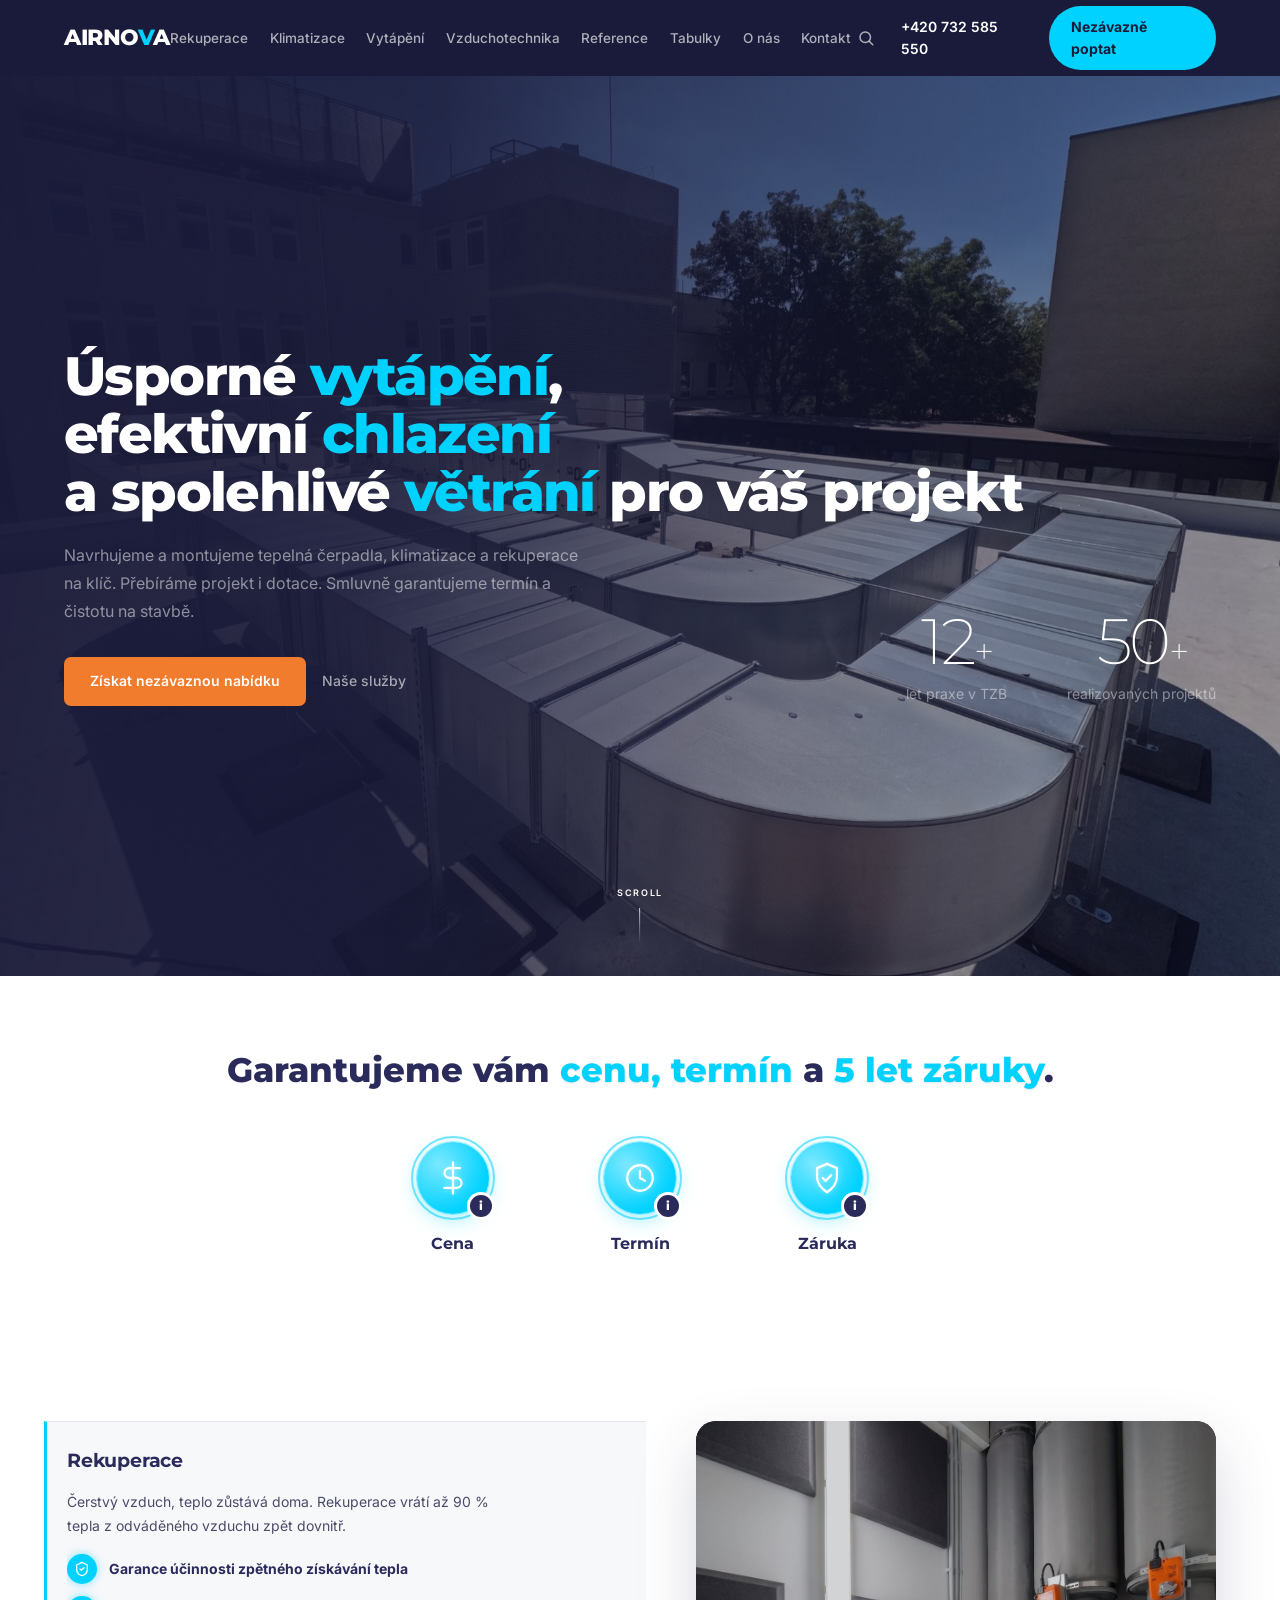
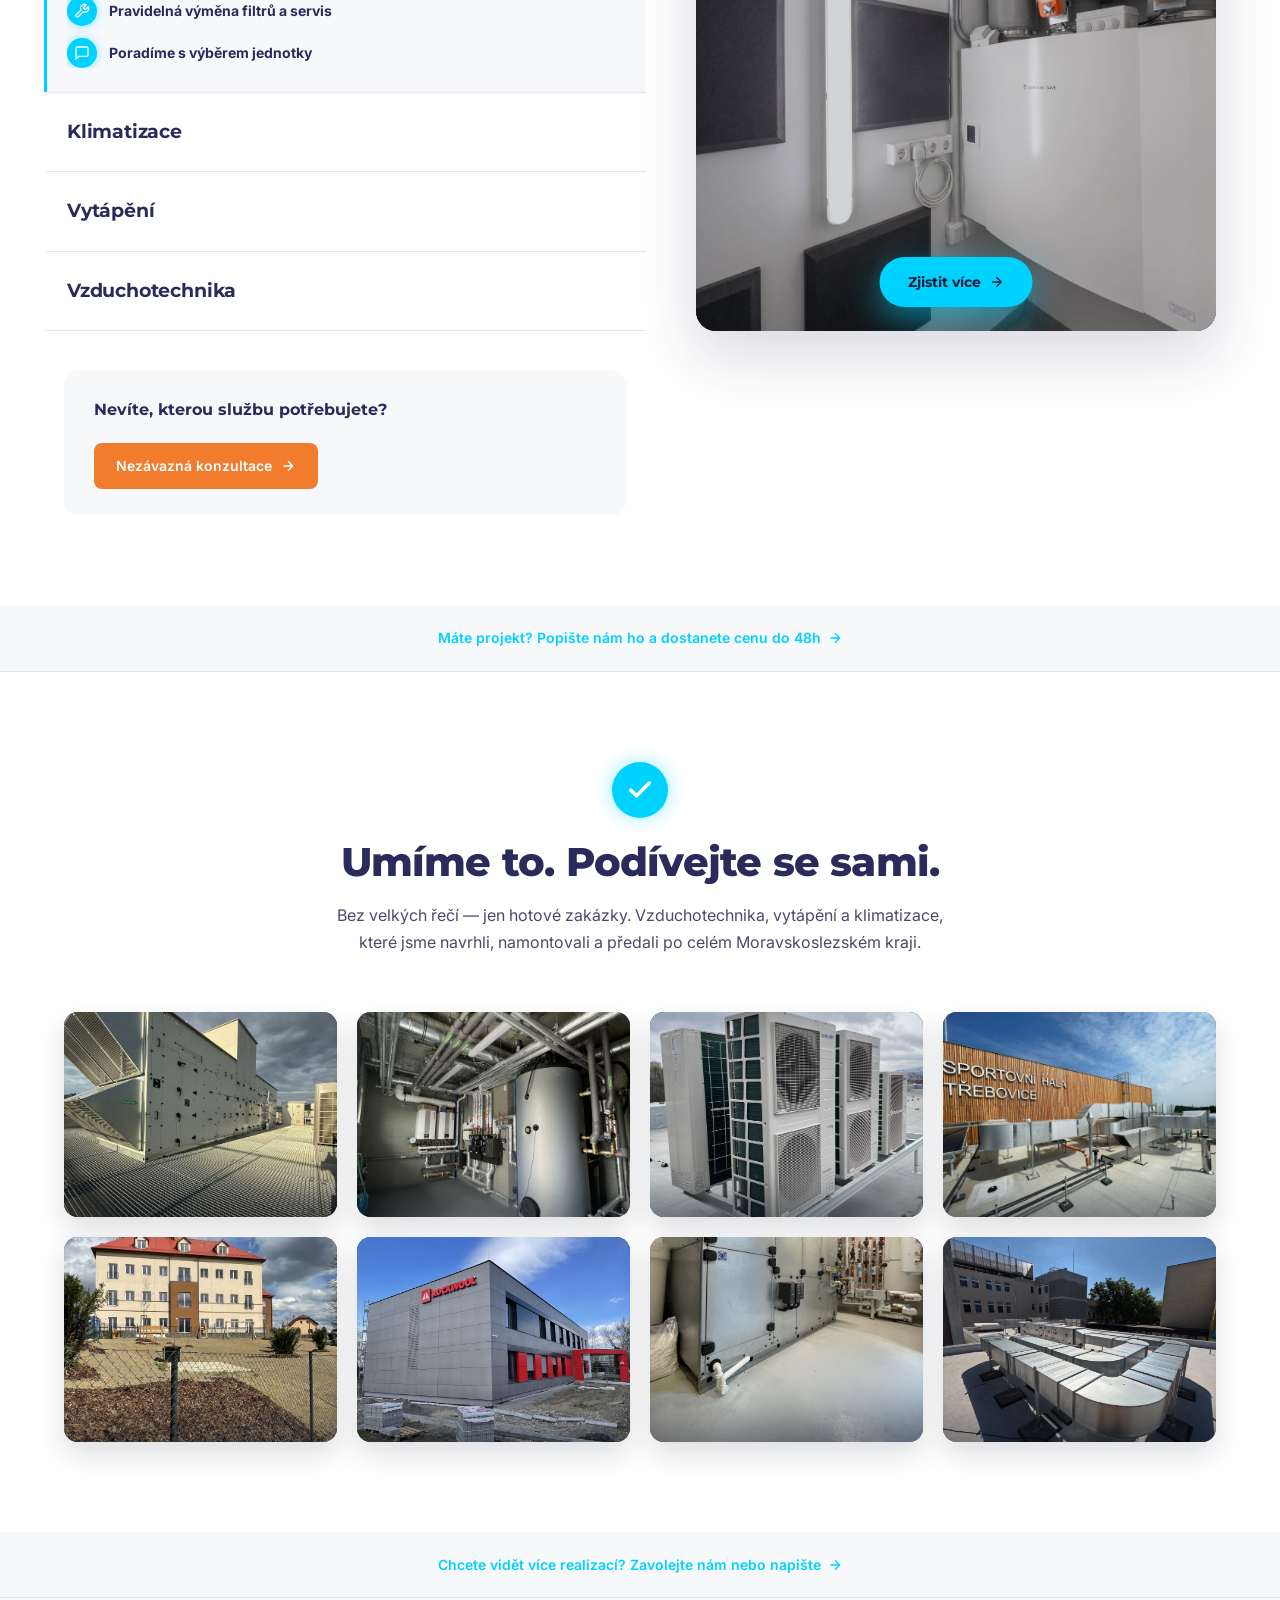
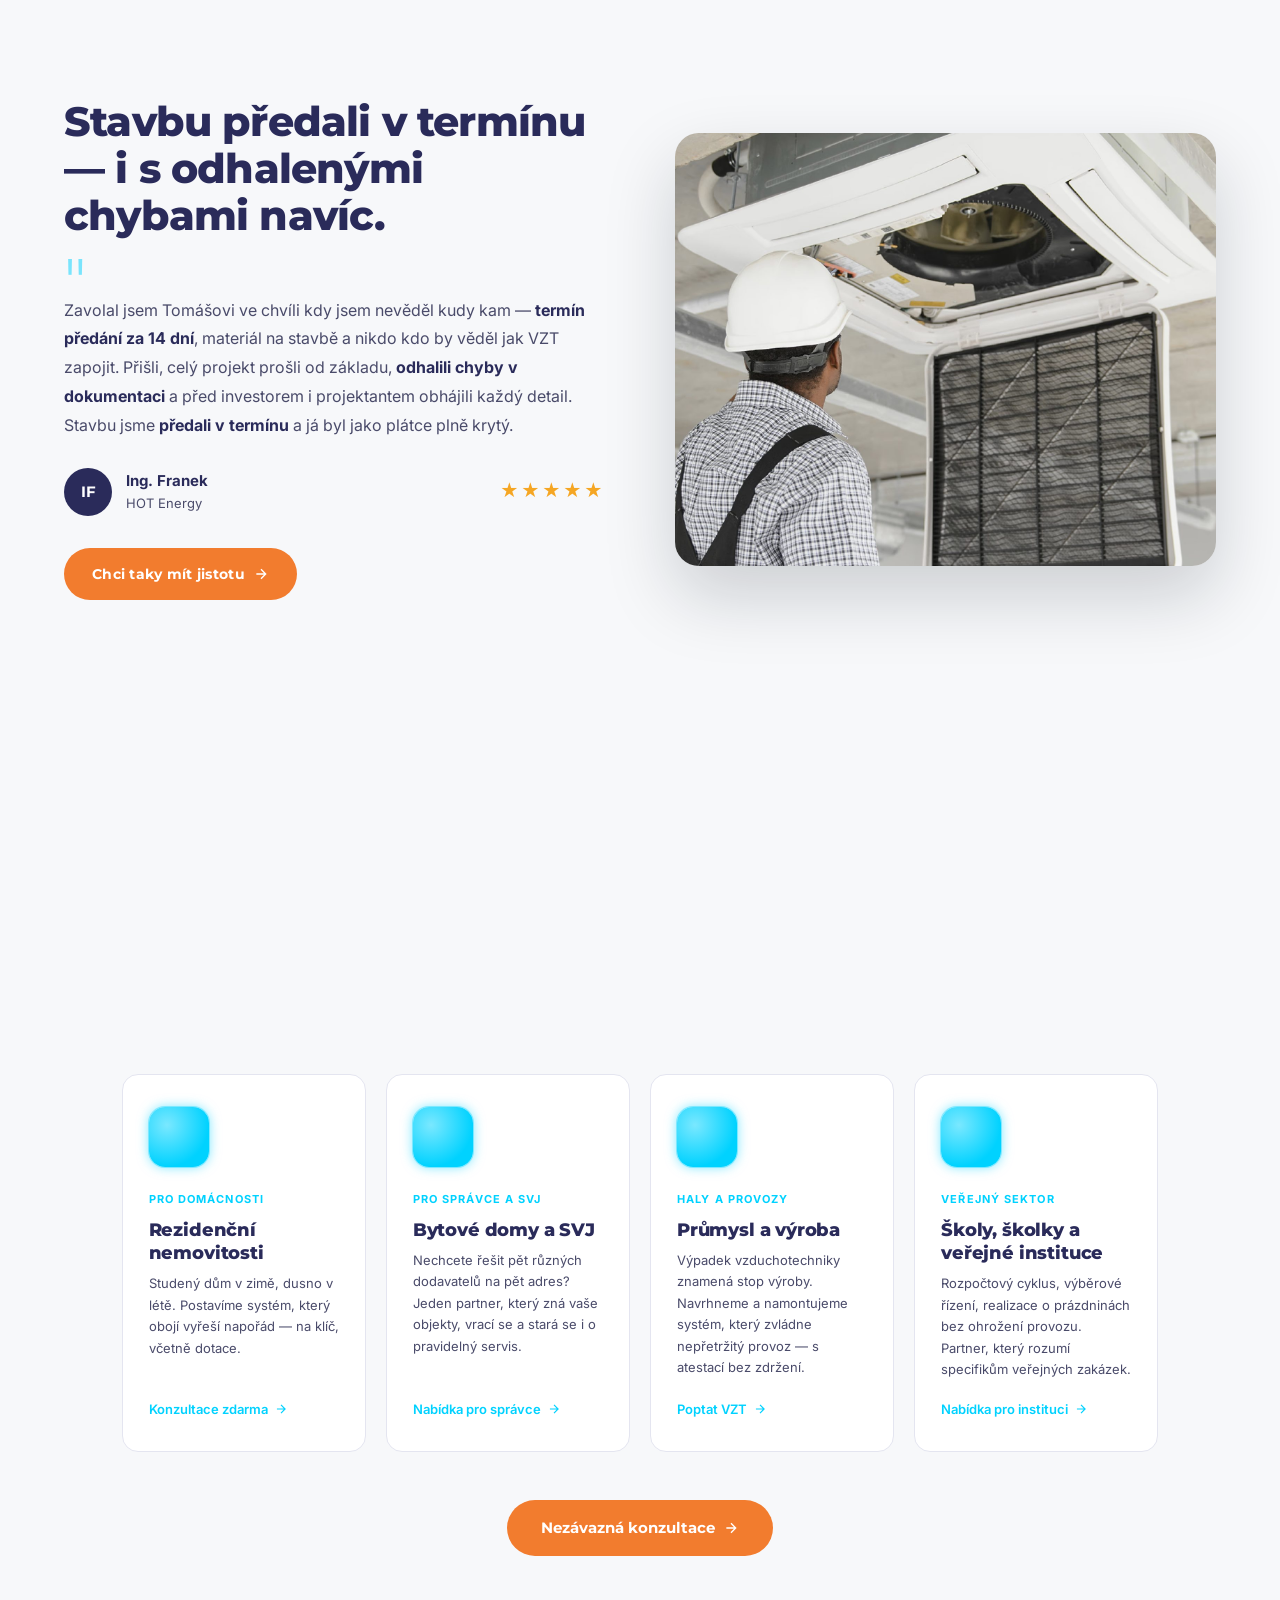
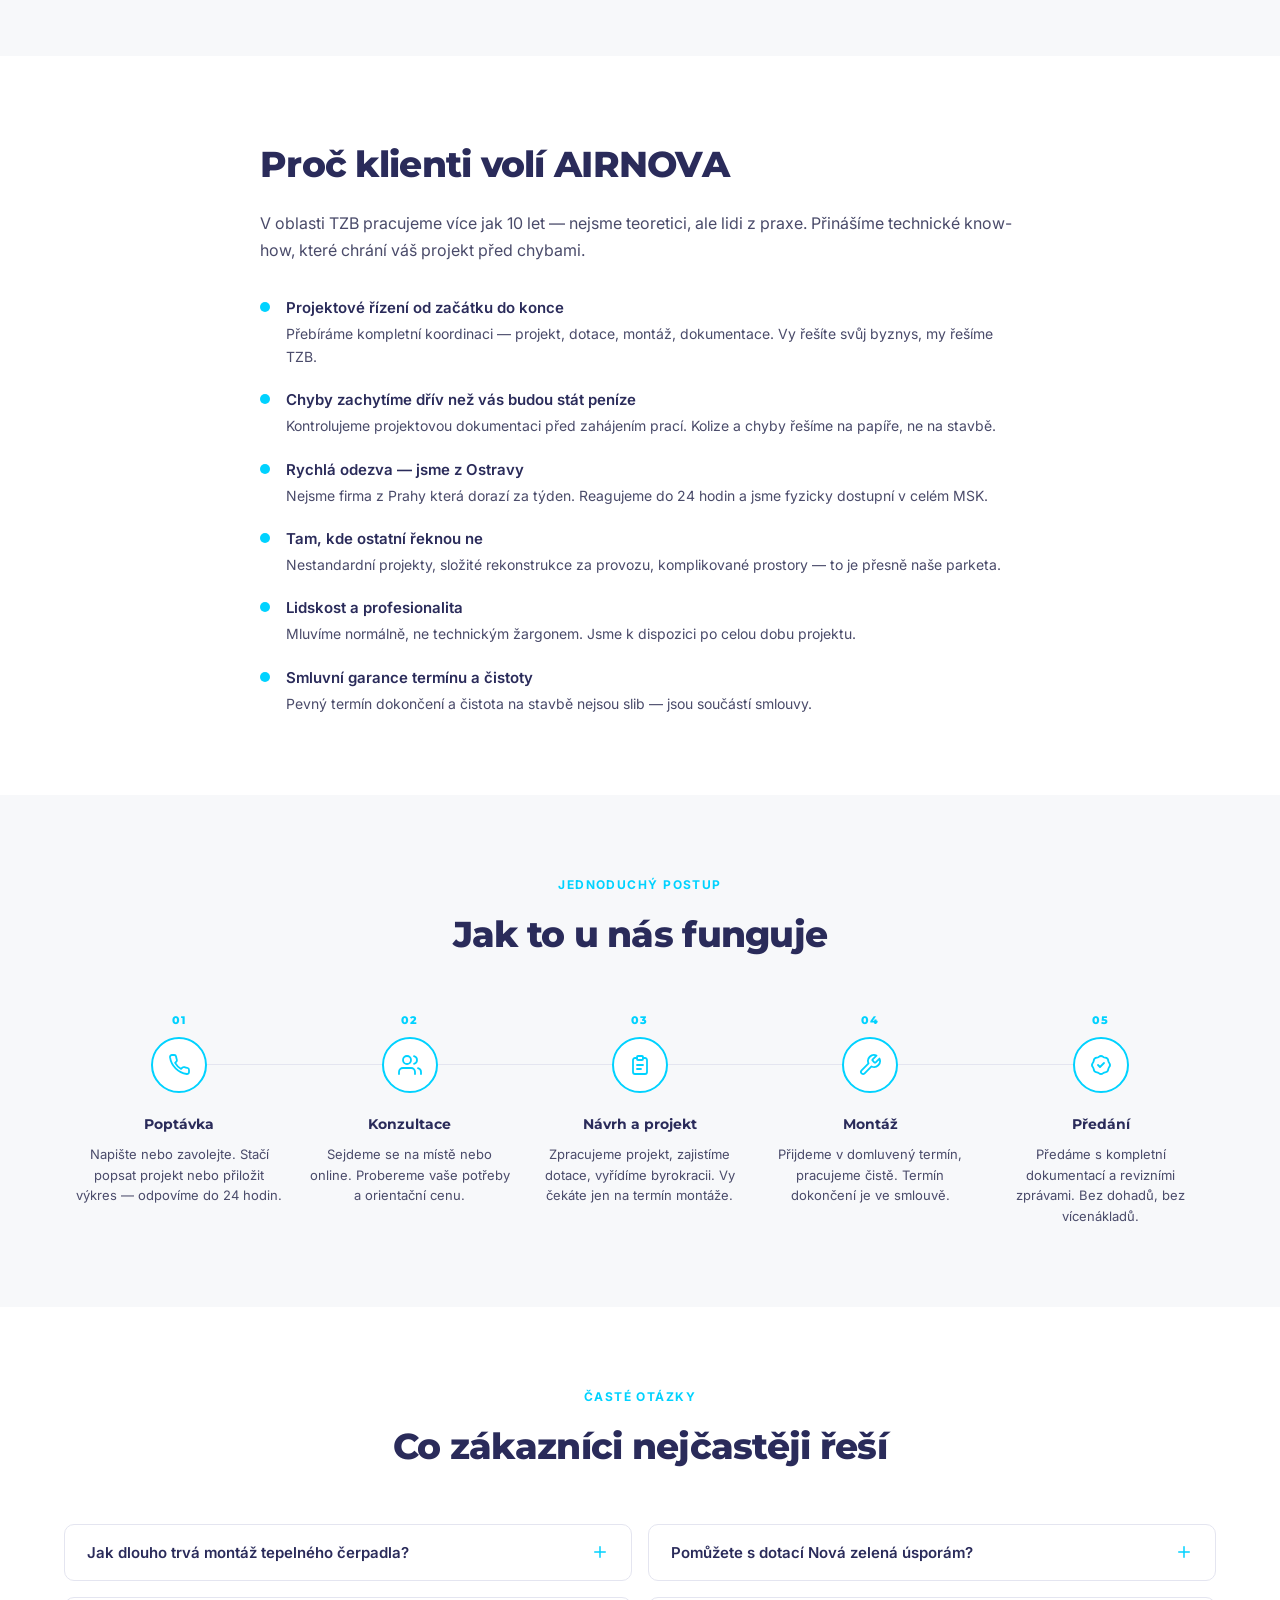
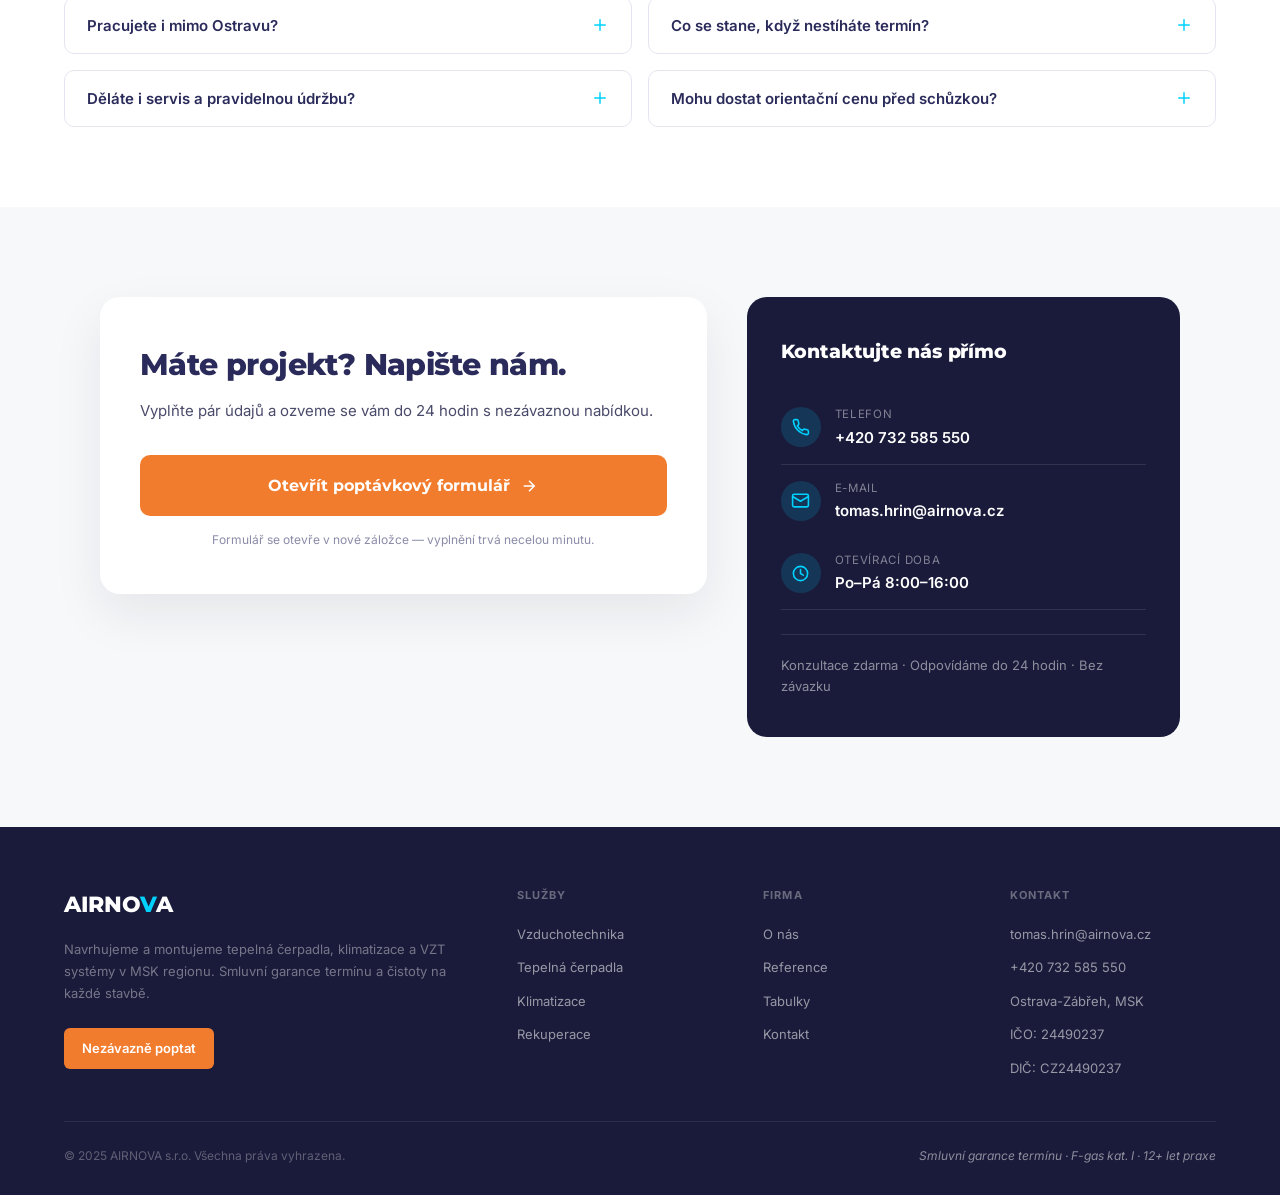
==== commit 81b89a2b: "Fix lead form not rendering on production The Airtable Form iframe embed wasn't displaying live on a" ====
--- a/public/index.html
+++ b/public/index.html
@@ -58,7 +58,7 @@
     "name": "Moravskoslezský kraj"
   },
   "priceRange": "$$",
-  "openingHours": "Mo-Fr 08:00-17:00",
+  "openingHours": "Mo-Fr 08:00-16:00",
   "sameAs": [],
   "hasOfferCatalog": {
     "@type": "OfferCatalog",
@@ -613,7 +613,8 @@
     <div class="lead-form-card">
       <h2 class="reveal-left">Máte projekt? Napište nám.</h2>
       <p class="lead-form-sub">Vyplňte pár údajů a ozveme se vám do 24 hodin s nezávaznou nabídkou.</p>
-      <iframe class="lead-form-iframe" src="https://airtable.com/embed/shrDcLjMlThv2WQ1m?backgroundColor=cyan" title="Poptávkový formulář AIRNOVA"></iframe>
+      <a class="lead-form-cta-btn" href="https://airtable.com/appcpul9UOCOYYIJQ/shrDcLjMlThv2WQ1m" target="_blank" rel="noopener">Otevřít poptávkový formulář <svg viewBox="0 0 24 24" fill="none" stroke="currentColor" stroke-width="2"><path d="M5 12h14M12 5l7 7-7 7"/></svg></a>
+      <p class="lead-form-disclaimer">Formulář se otevře v nové záložce — vyplnění trvá necelou minutu.</p>
     </div>
 
     <div class="lead-contact-card">
--- a/public/css/site.css
+++ b/public/css/site.css
@@ -67,7 +67,7 @@
     font-family: var(--font-head); font-weight: 700; font-size: 15px;
     text-align: center; padding: 15px; border-radius: 999px;
   }
-  @media (min-width: 901px) { .mobile-menu { display: none !important; } }
+  @media (min-width: 1181px) { .mobile-menu { display: none !important; } }
 
   /* HERO — Turing layout */
   .hero {
@@ -467,7 +467,13 @@
   .lead-form-success .success-icon svg { width: 28px; height: 28px; }
   .lead-form-success h3 { font-family: var(--font-head); font-weight: 800; font-size: 20px; color: var(--navy); margin-bottom: 8px; }
   .lead-form-success p { font-size: 14px; color: var(--text-mid); }
-  .lead-form-iframe { width: 100%; min-height: 1150px; border: none; border-radius: 12px; background: transparent; }
+  .lead-form-cta-btn {
+    display: flex; align-items: center; justify-content: center; gap: 10px;
+    width: 100%; background: var(--orange); color: #fff; font-family: var(--font-head); font-weight: 700;
+    font-size: 16px; padding: 18px; border-radius: 10px; transition: background .2s, transform .2s;
+  }
+  .lead-form-cta-btn:hover { background: #d96820; transform: translateY(-1px); }
+  .lead-form-cta-btn svg { width: 18px; height: 18px; }
 
   .lead-contact-card { background: var(--navy-dark); border-radius: 20px; padding: 40px 34px; color: #fff; }
   .lead-contact-card h3 { font-family: var(--font-head); font-weight: 800; font-size: 19px; margin-bottom: 24px; letter-spacing: -0.01em; }
@@ -524,11 +530,10 @@
   .popup-success p { font-size: 14px; color: var(--text-mid); }
 
   /* RESPONSIVE */
+  /* Below this width the 8 nav links + logo + search + CTA can no longer fit
+     the header, so switch straight to the hamburger drawer here instead of
+     leaving a narrower two-stage zone where items would overlap/overflow. */
   @media (max-width: 1180px) {
-    .nav-tel { display: none; }
-    .nav-links { gap: 1rem; }
-  }
-  @media (max-width: 900px) {
     .nav-promo-bar { display: block; background: var(--teal); text-align: center; padding: 12px 5%; }
     .nav-promo-bar a { display: inline-flex; align-items: center; gap: 6px; color: var(--navy-dark); font-family: var(--font-head); font-weight: 700; font-size: 13px; letter-spacing: 0.02em; }
     .nav-promo-bar svg { width: 14px; height: 14px; }
@@ -536,6 +541,8 @@
     .nav-tel, .nav-cta { display: none; }
     .nav-toggle { display: flex; align-items: center; justify-content: center; width: 38px; height: 38px; border-radius: 50%; background: var(--teal); box-shadow: 0 0 12px rgba(0,210,255,0.5); }
     .nav-toggle span { background: var(--navy-dark); width: 18px; margin: 2.5px 0; }
+  }
+  @media (max-width: 900px) {
     .hero-inner { flex-direction: column; align-items: flex-start; gap: 40px; }
     .hero h1 { white-space: normal; font-size: 32px; }
     .hero-stats { gap: 32px; }
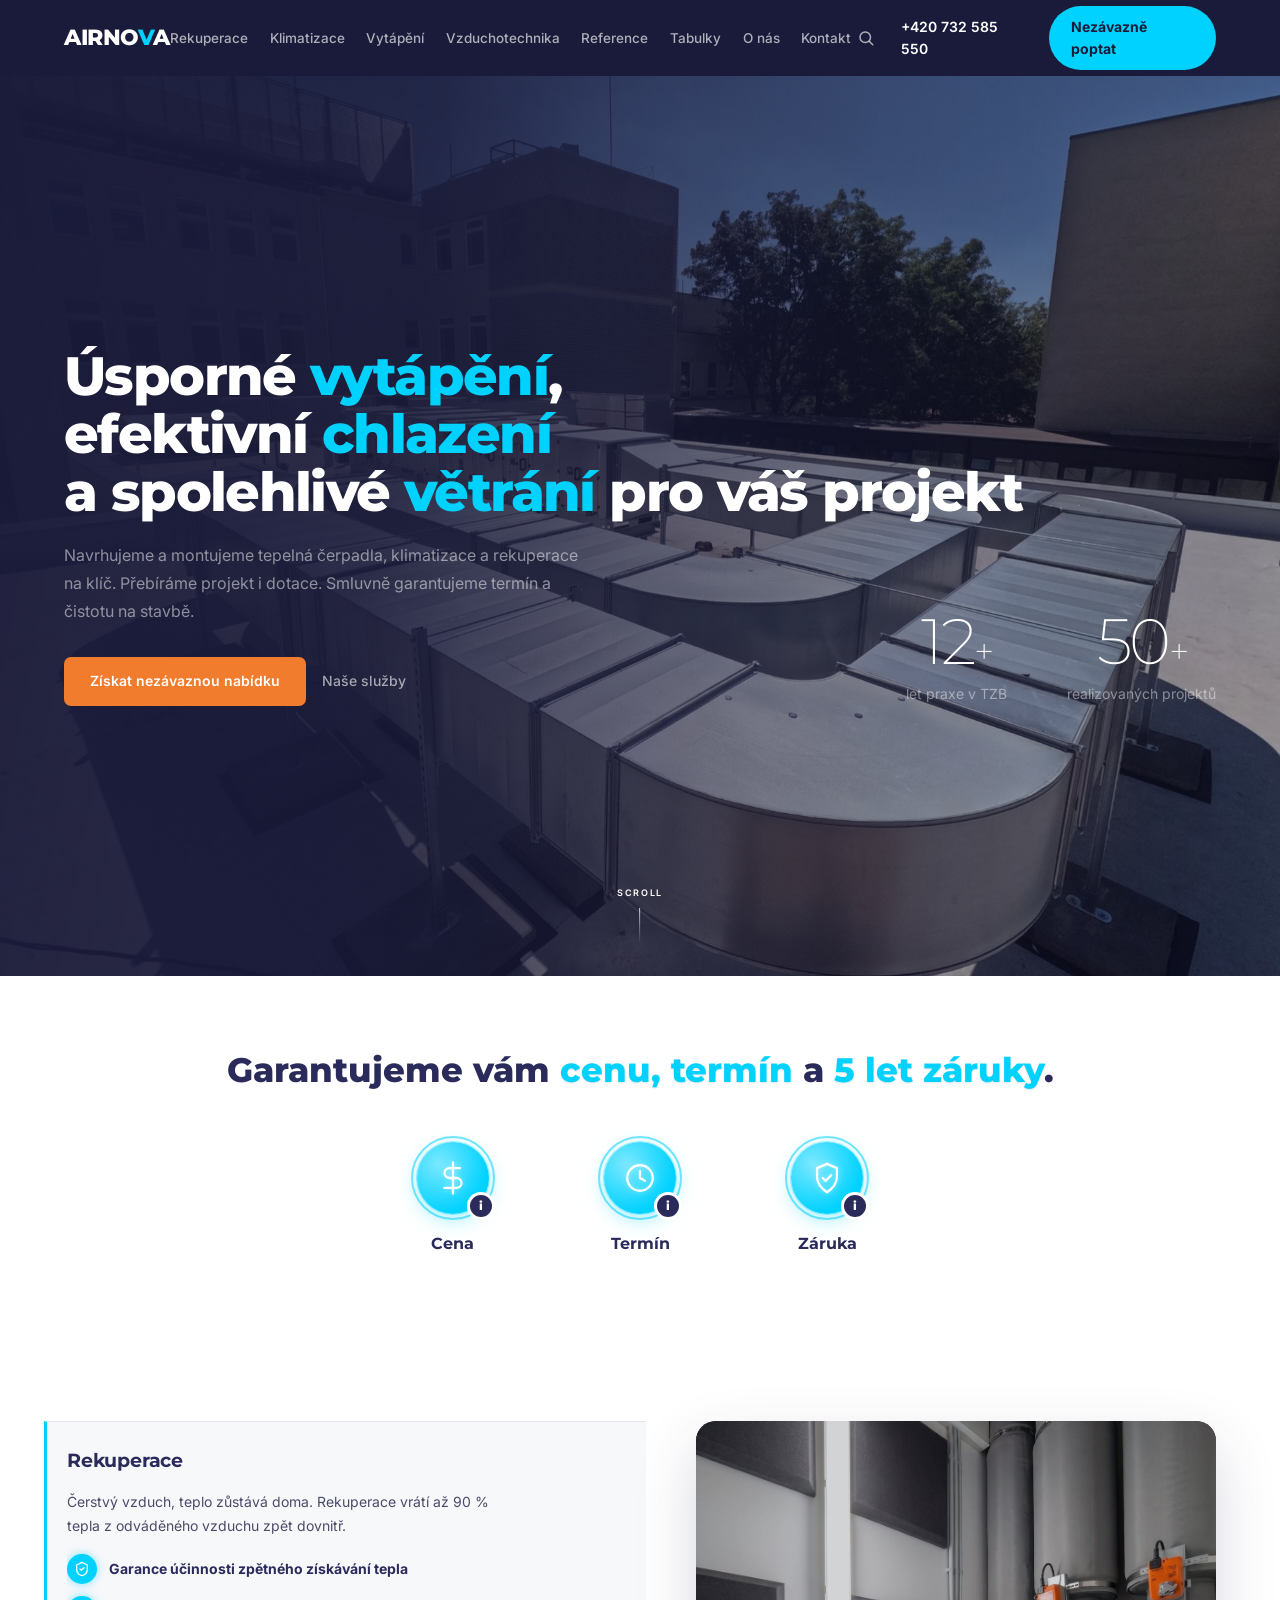
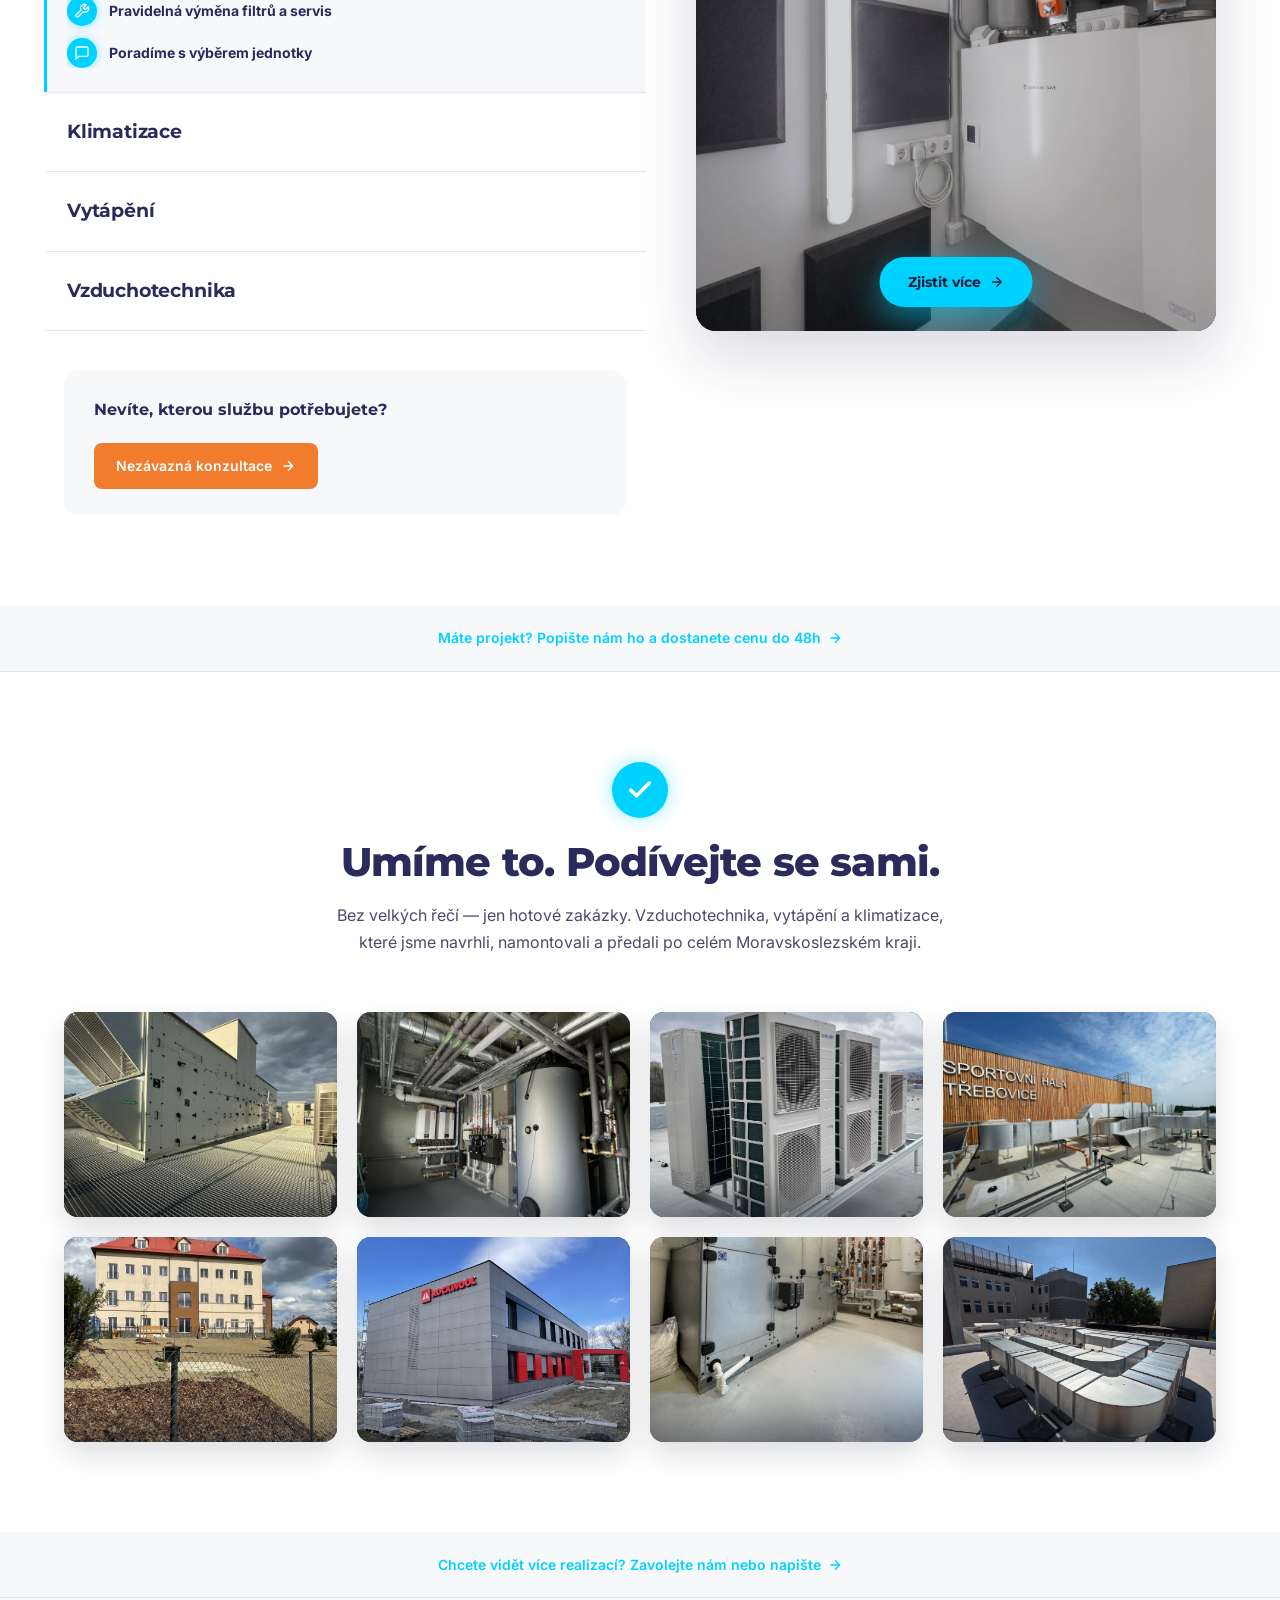
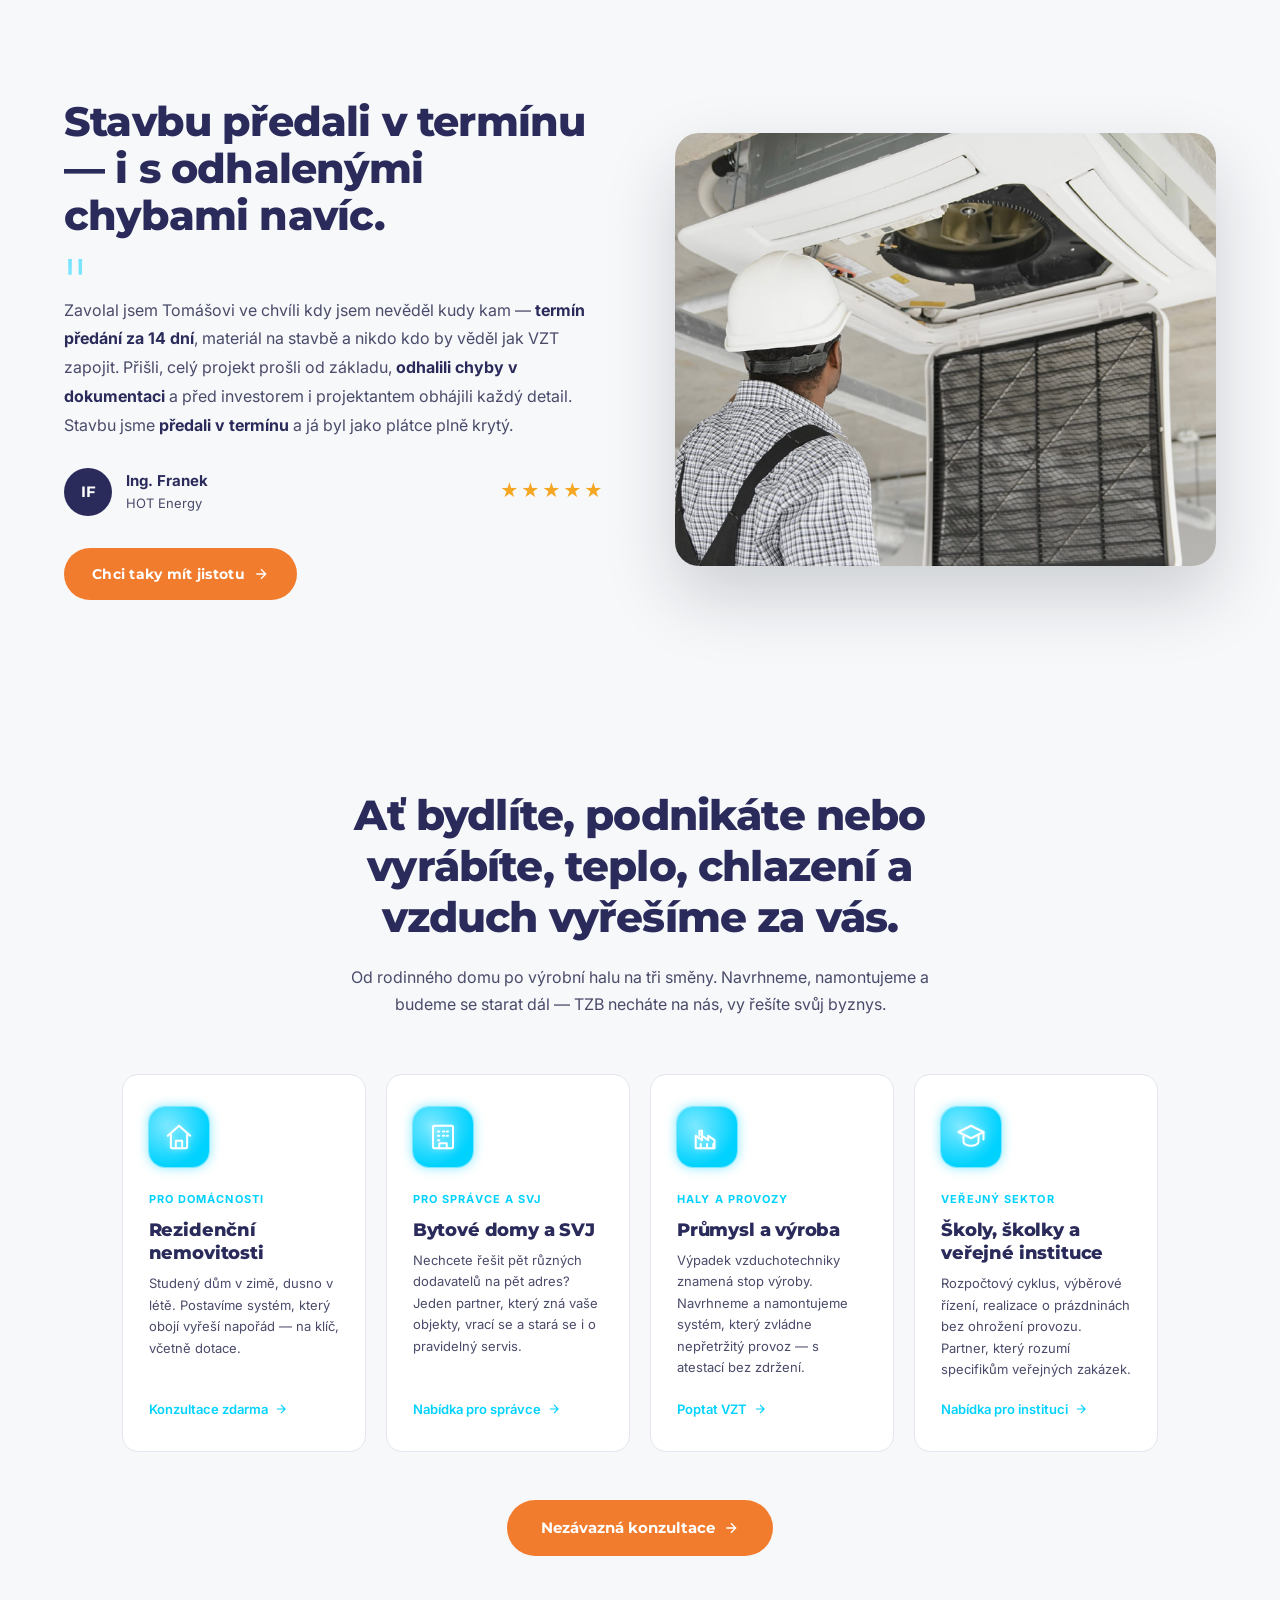
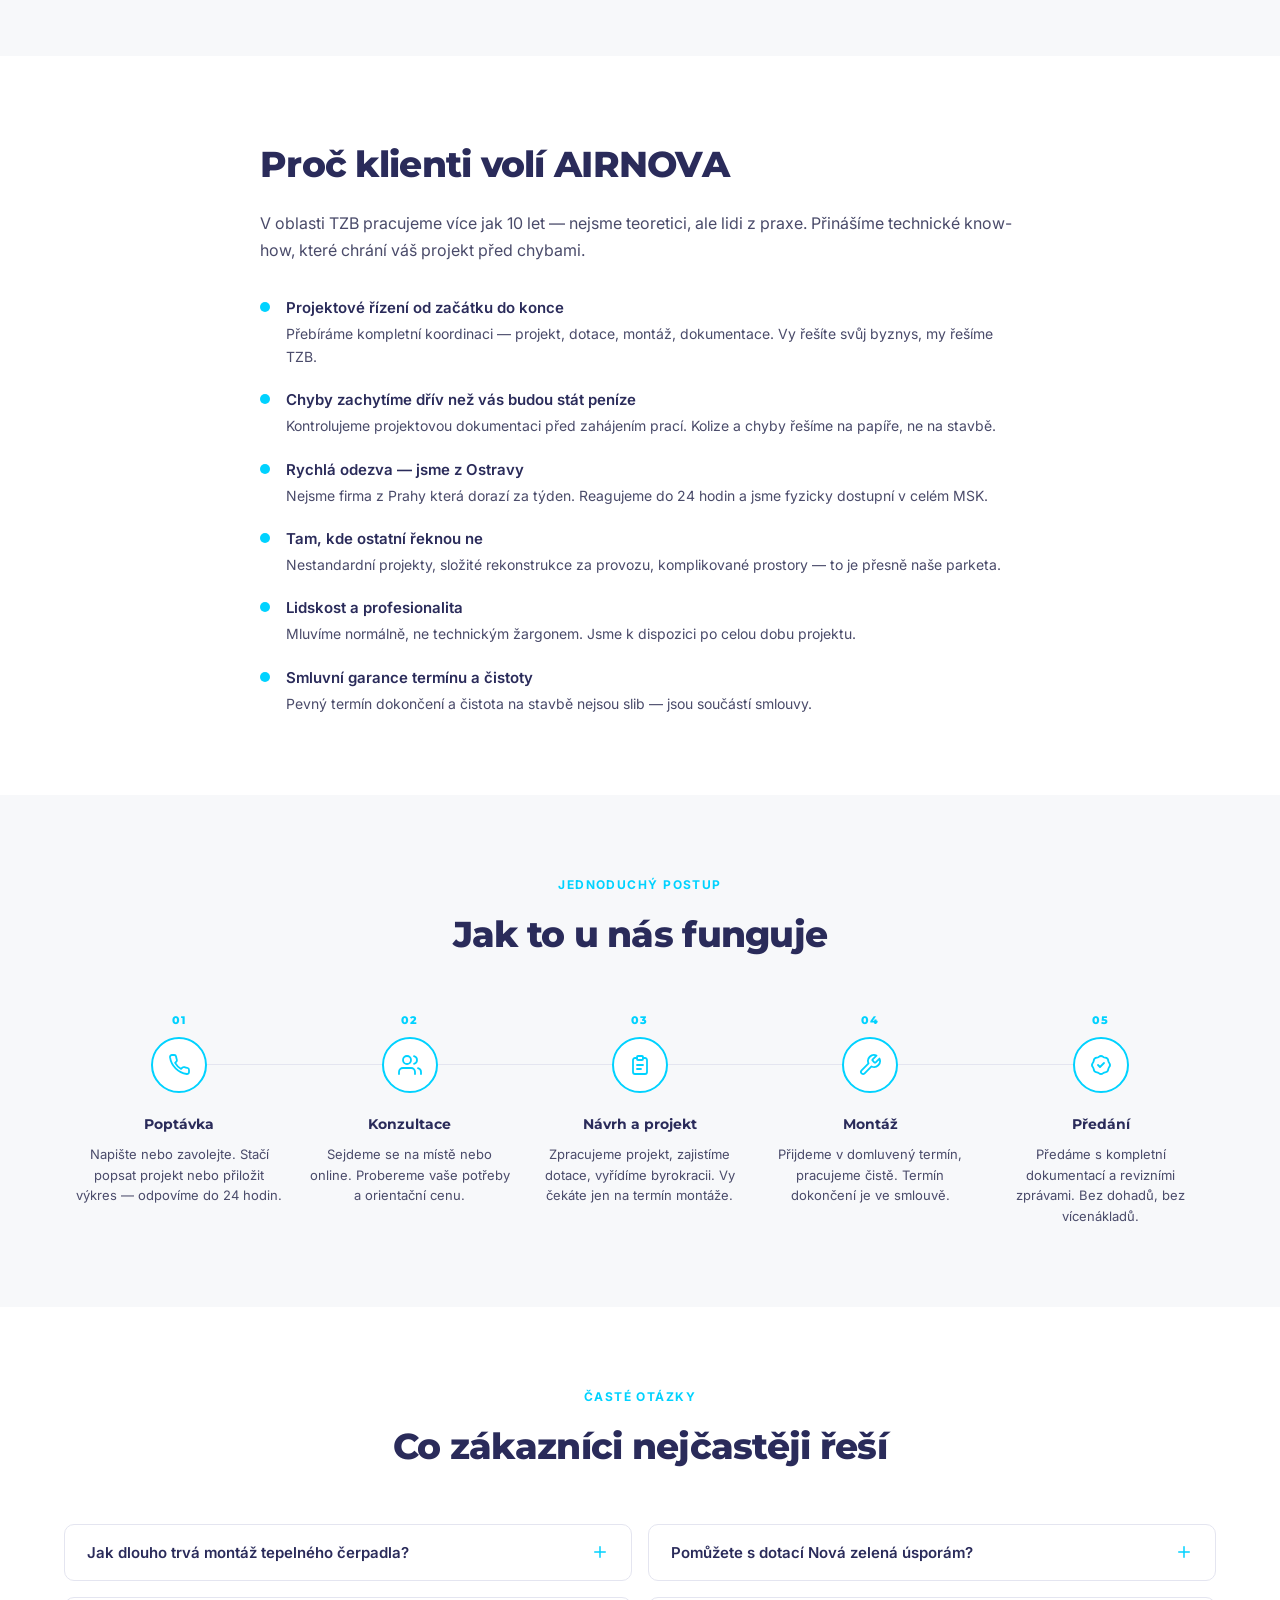
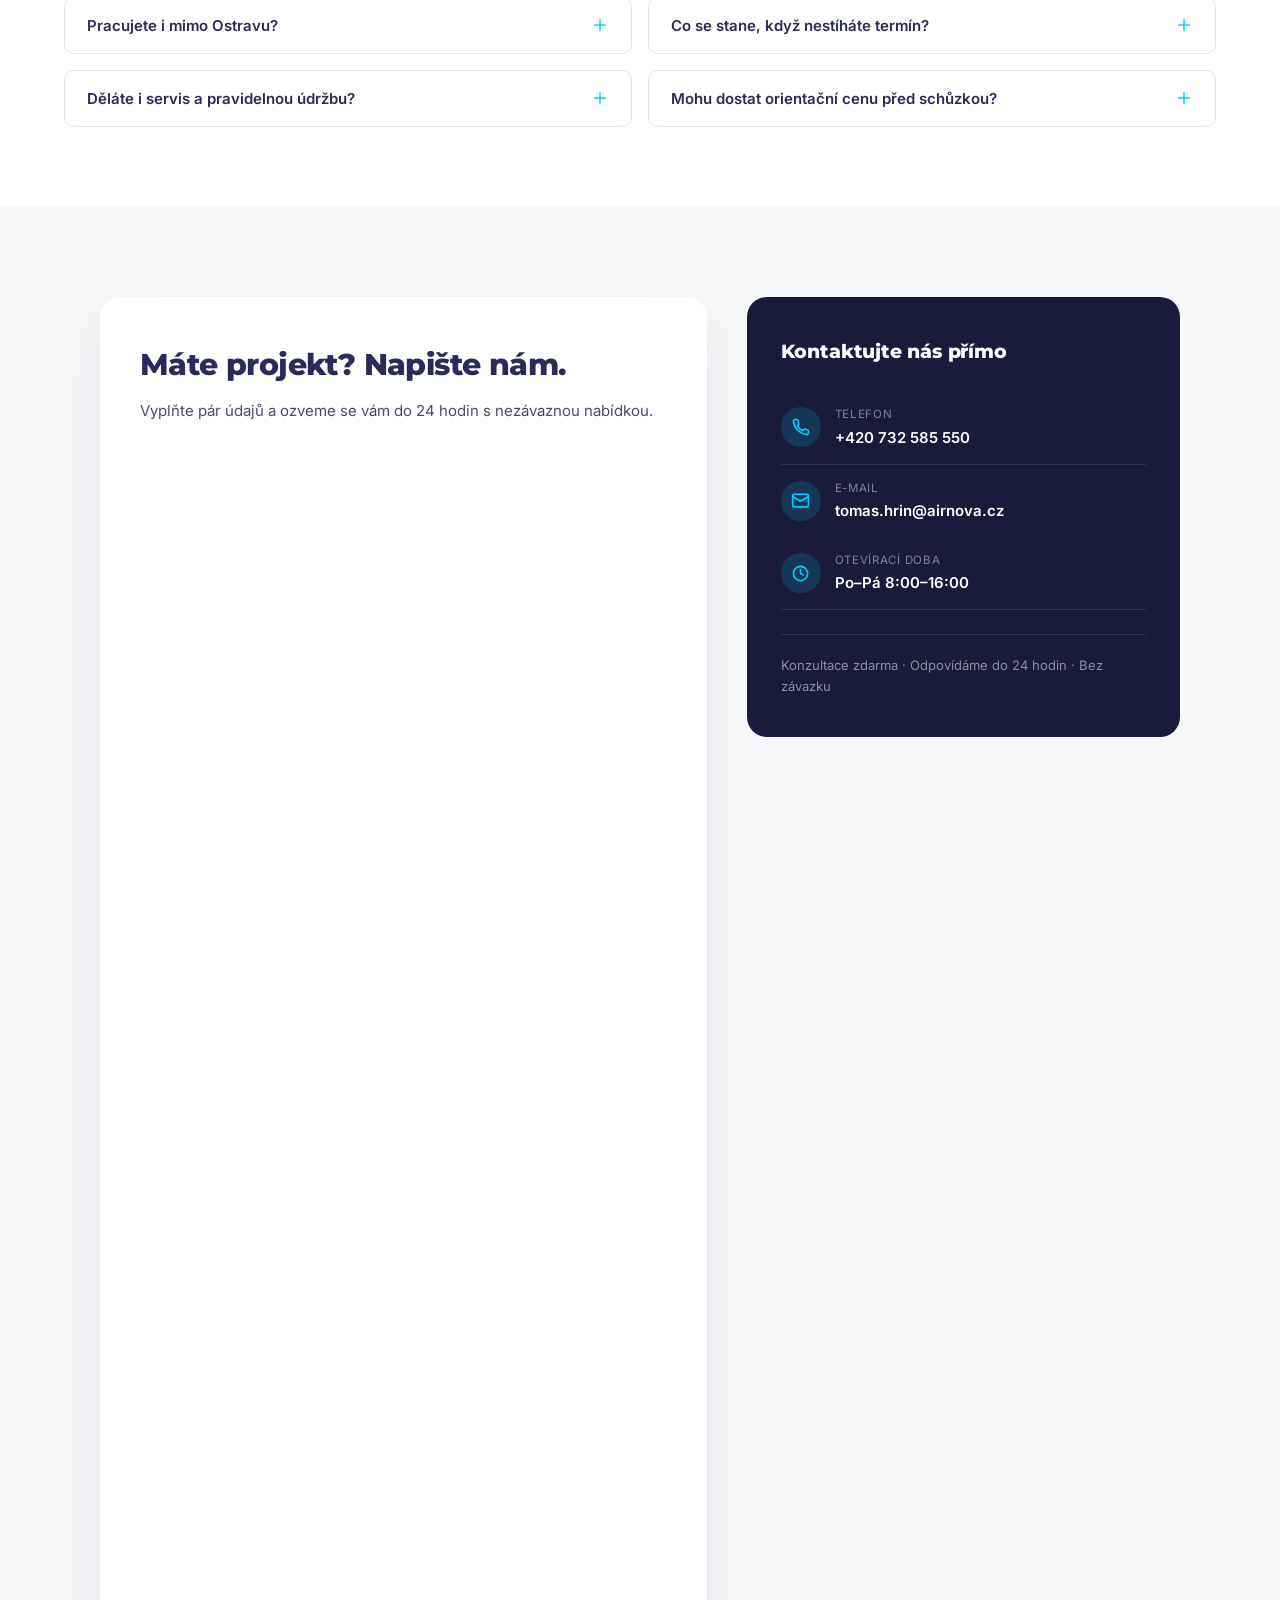
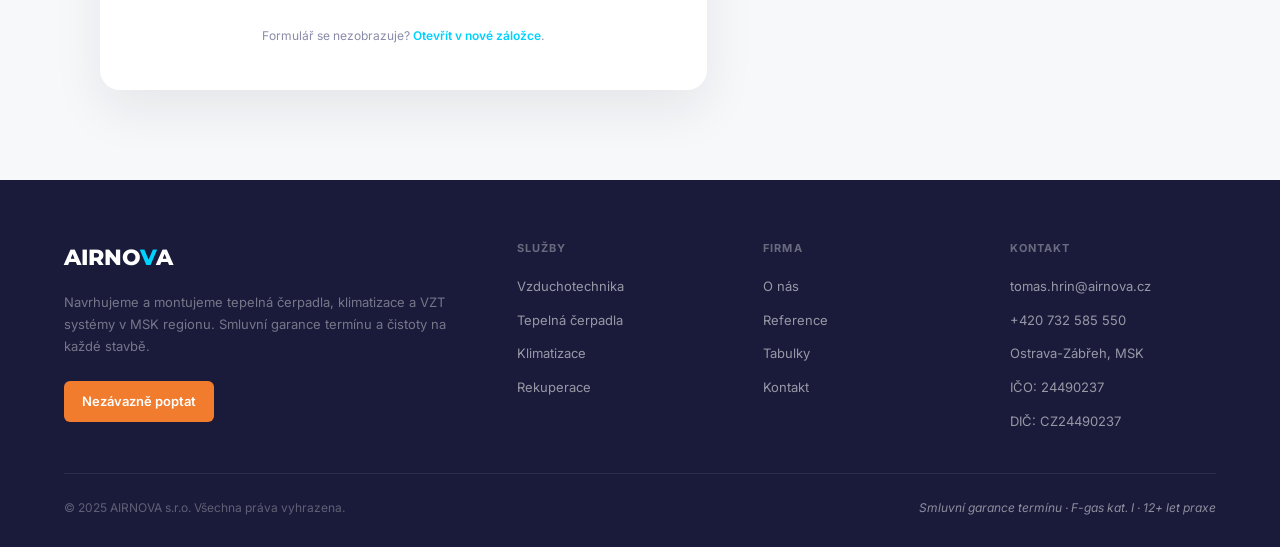
==== commit a5735c92: "Restore embedded lead form using the correct Airtable share URL The previous iframe used https://air" ====
--- a/public/index.html
+++ b/public/index.html
@@ -613,8 +613,8 @@
     <div class="lead-form-card">
       <h2 class="reveal-left">Máte projekt? Napište nám.</h2>
       <p class="lead-form-sub">Vyplňte pár údajů a ozveme se vám do 24 hodin s nezávaznou nabídkou.</p>
-      <a class="lead-form-cta-btn" href="https://airtable.com/appcpul9UOCOYYIJQ/shrDcLjMlThv2WQ1m" target="_blank" rel="noopener">Otevřít poptávkový formulář <svg viewBox="0 0 24 24" fill="none" stroke="currentColor" stroke-width="2"><path d="M5 12h14M12 5l7 7-7 7"/></svg></a>
-      <p class="lead-form-disclaimer">Formulář se otevře v nové záložce — vyplnění trvá necelou minutu.</p>
+      <iframe class="lead-form-iframe" src="https://airtable.com/appcpul9UOCOYYIJQ/shrDcLjMlThv2WQ1m" title="Poptávkový formulář AIRNOVA" loading="lazy"></iframe>
+      <p class="lead-form-disclaimer">Formulář se nezobrazuje? <a href="https://airtable.com/appcpul9UOCOYYIJQ/shrDcLjMlThv2WQ1m" target="_blank" rel="noopener">Otevřít v nové záložce</a>.</p>
     </div>
 
     <div class="lead-contact-card">
--- a/public/css/site.css
+++ b/public/css/site.css
@@ -467,13 +467,8 @@
   .lead-form-success .success-icon svg { width: 28px; height: 28px; }
   .lead-form-success h3 { font-family: var(--font-head); font-weight: 800; font-size: 20px; color: var(--navy); margin-bottom: 8px; }
   .lead-form-success p { font-size: 14px; color: var(--text-mid); }
-  .lead-form-cta-btn {
-    display: flex; align-items: center; justify-content: center; gap: 10px;
-    width: 100%; background: var(--orange); color: #fff; font-family: var(--font-head); font-weight: 700;
-    font-size: 16px; padding: 18px; border-radius: 10px; transition: background .2s, transform .2s;
-  }
-  .lead-form-cta-btn:hover { background: #d96820; transform: translateY(-1px); }
-  .lead-form-cta-btn svg { width: 18px; height: 18px; }
+  .lead-form-iframe { width: 100%; min-height: 1150px; border: none; border-radius: 12px; background: transparent; }
+  .lead-form-disclaimer a { color: var(--teal); font-weight: 600; }
 
   .lead-contact-card { background: var(--navy-dark); border-radius: 20px; padding: 40px 34px; color: #fff; }
   .lead-contact-card h3 { font-family: var(--font-head); font-weight: 800; font-size: 19px; margin-bottom: 24px; letter-spacing: -0.01em; }
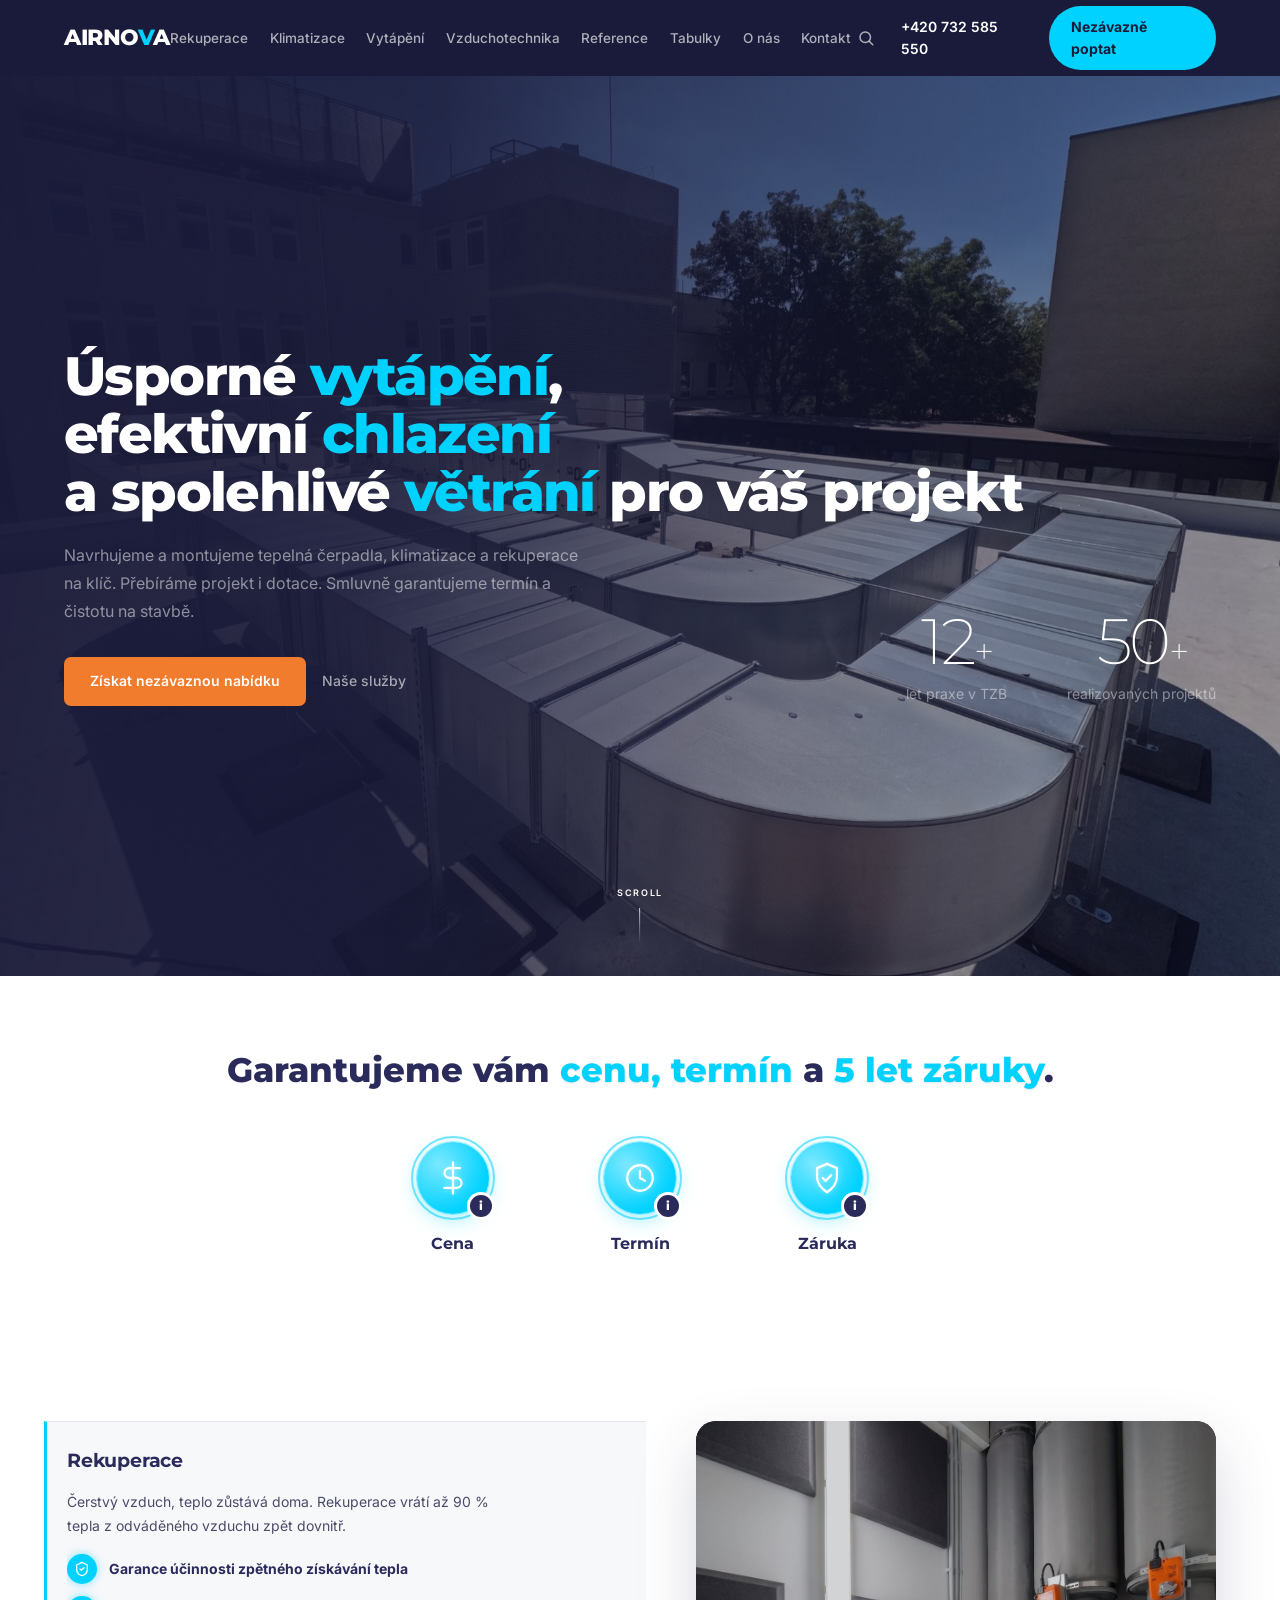
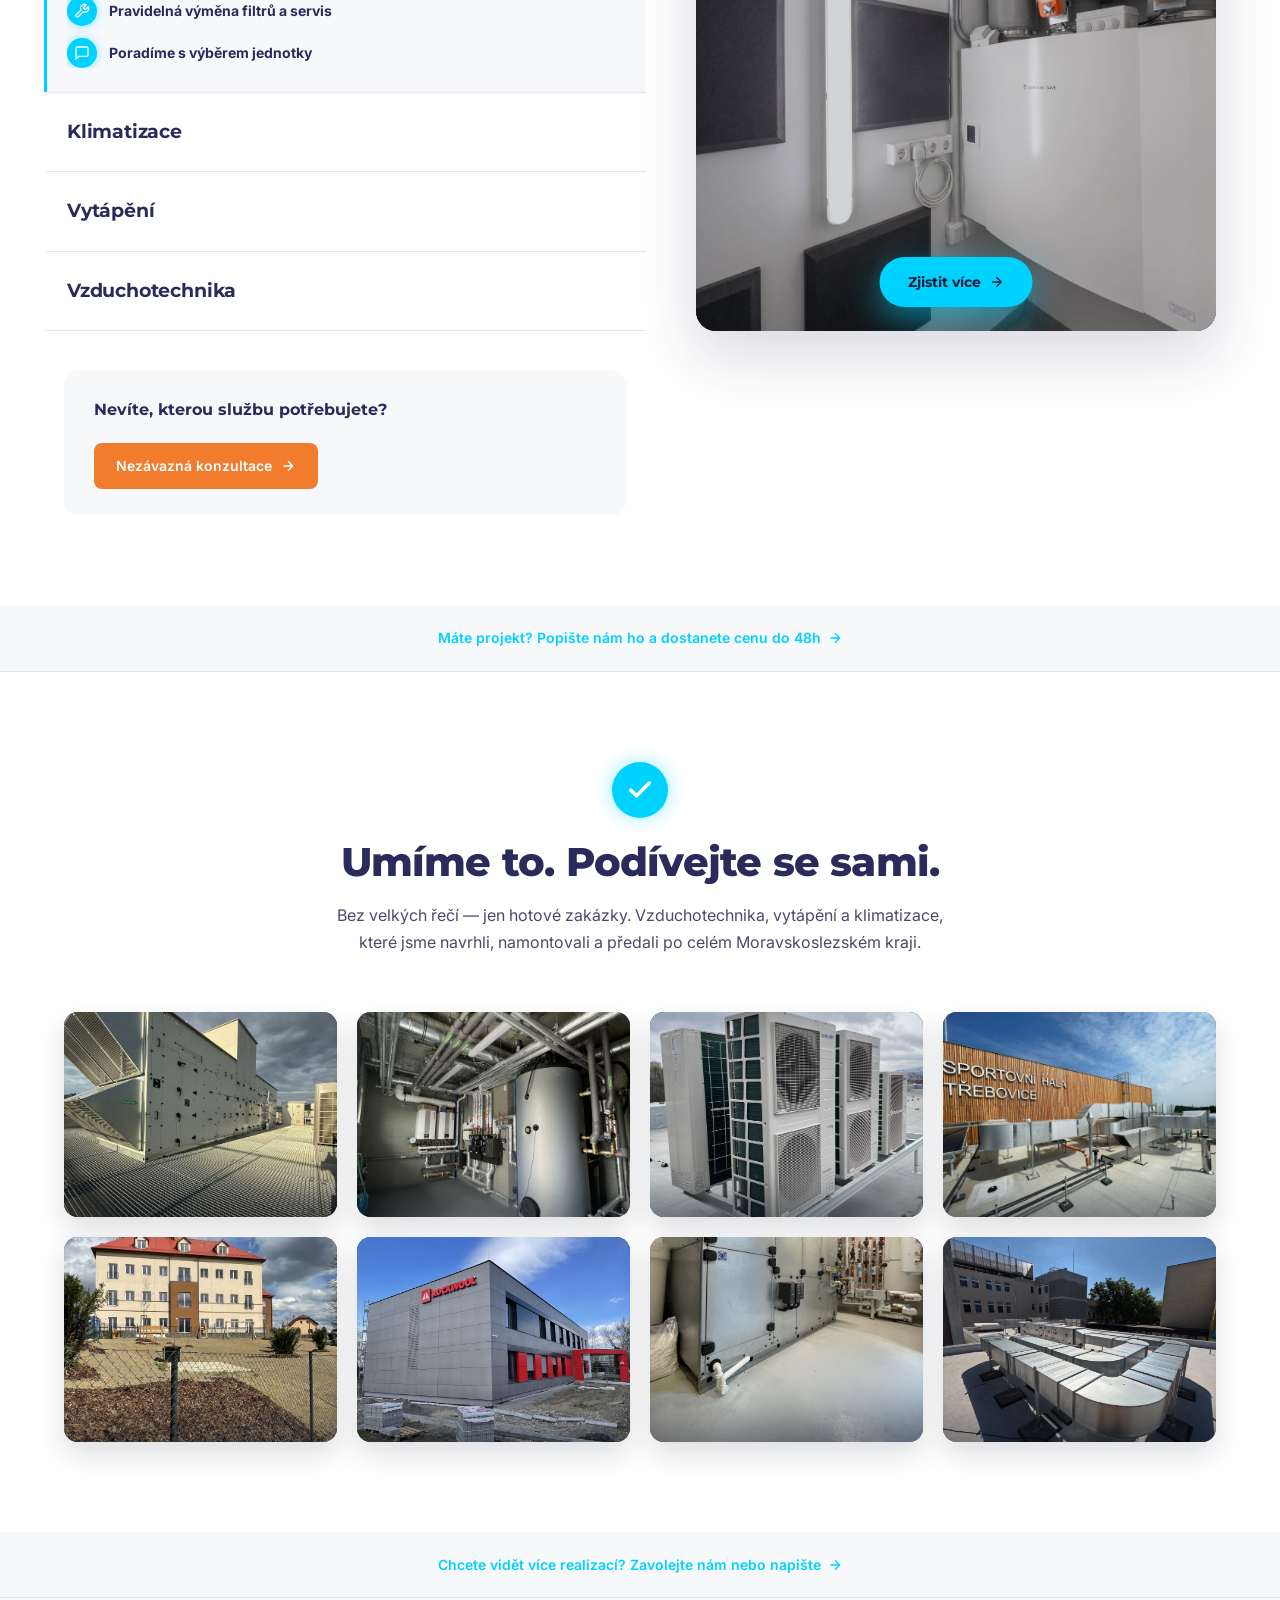
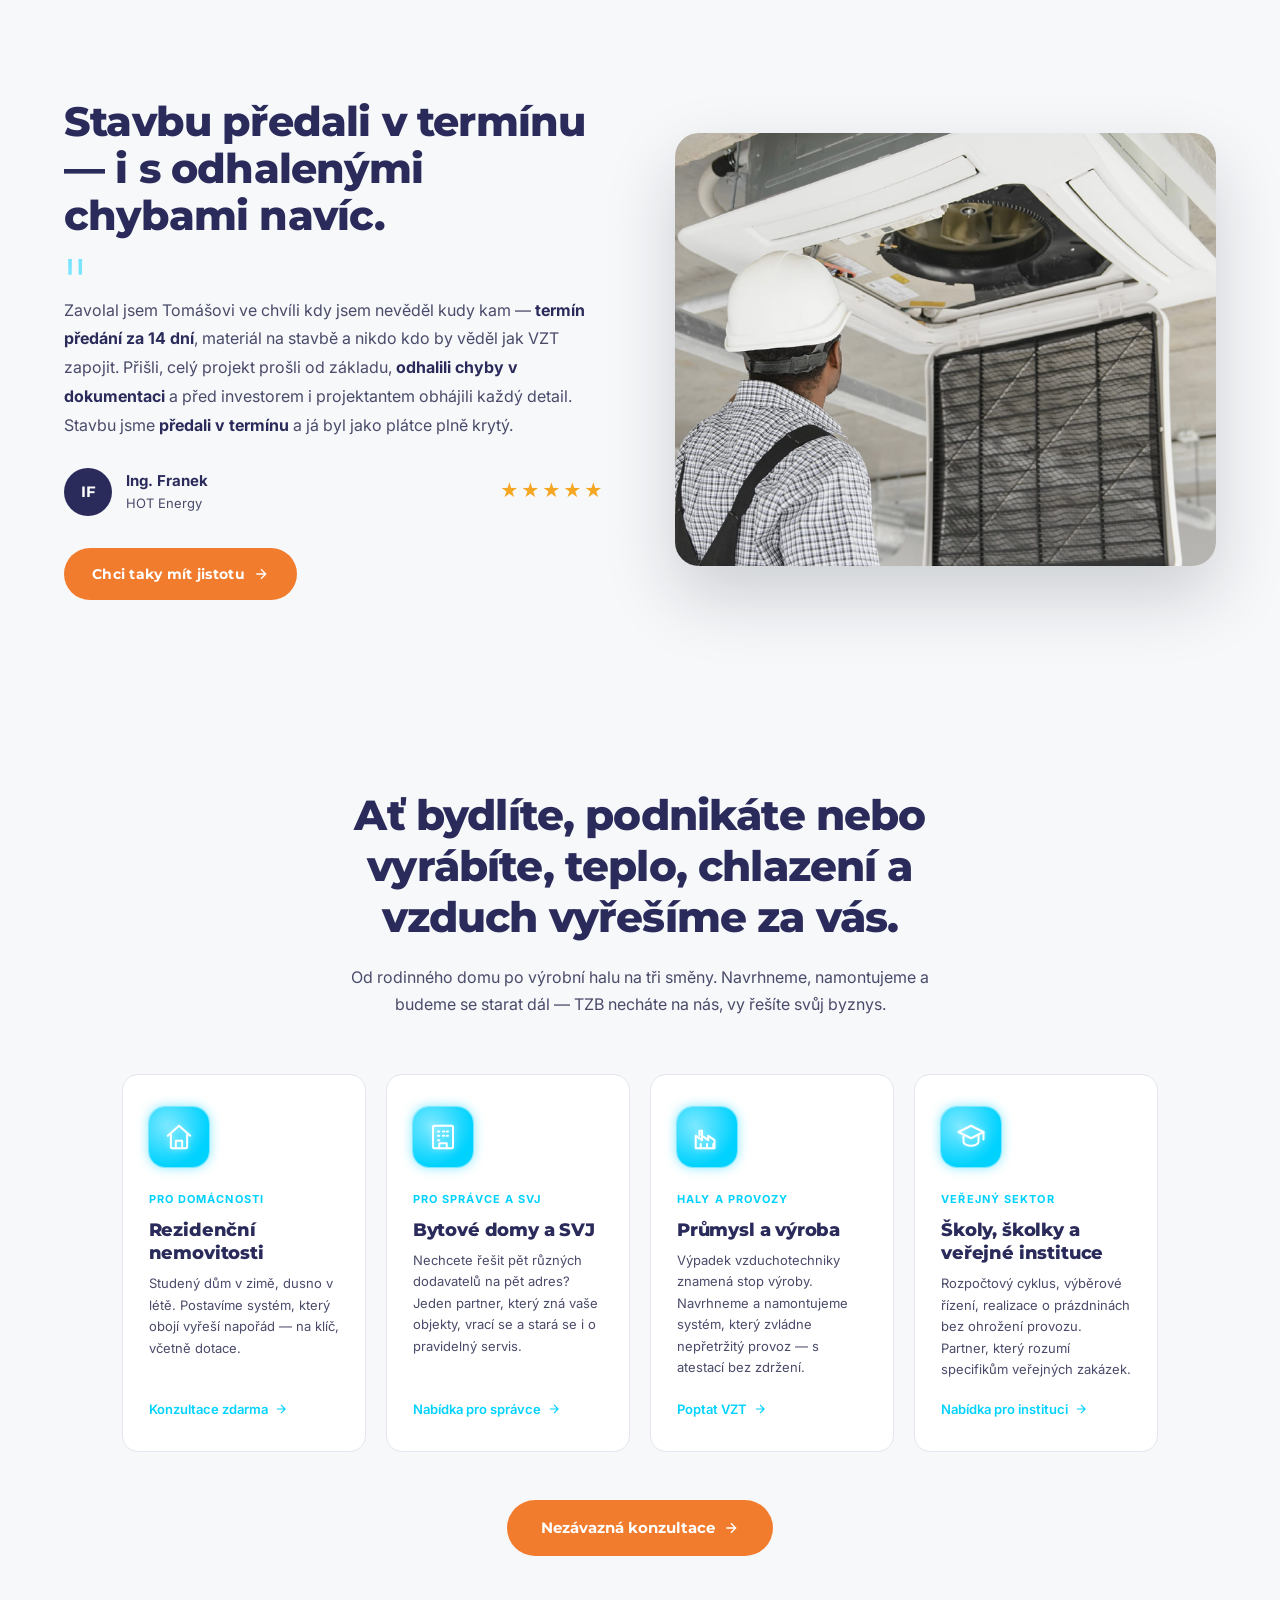
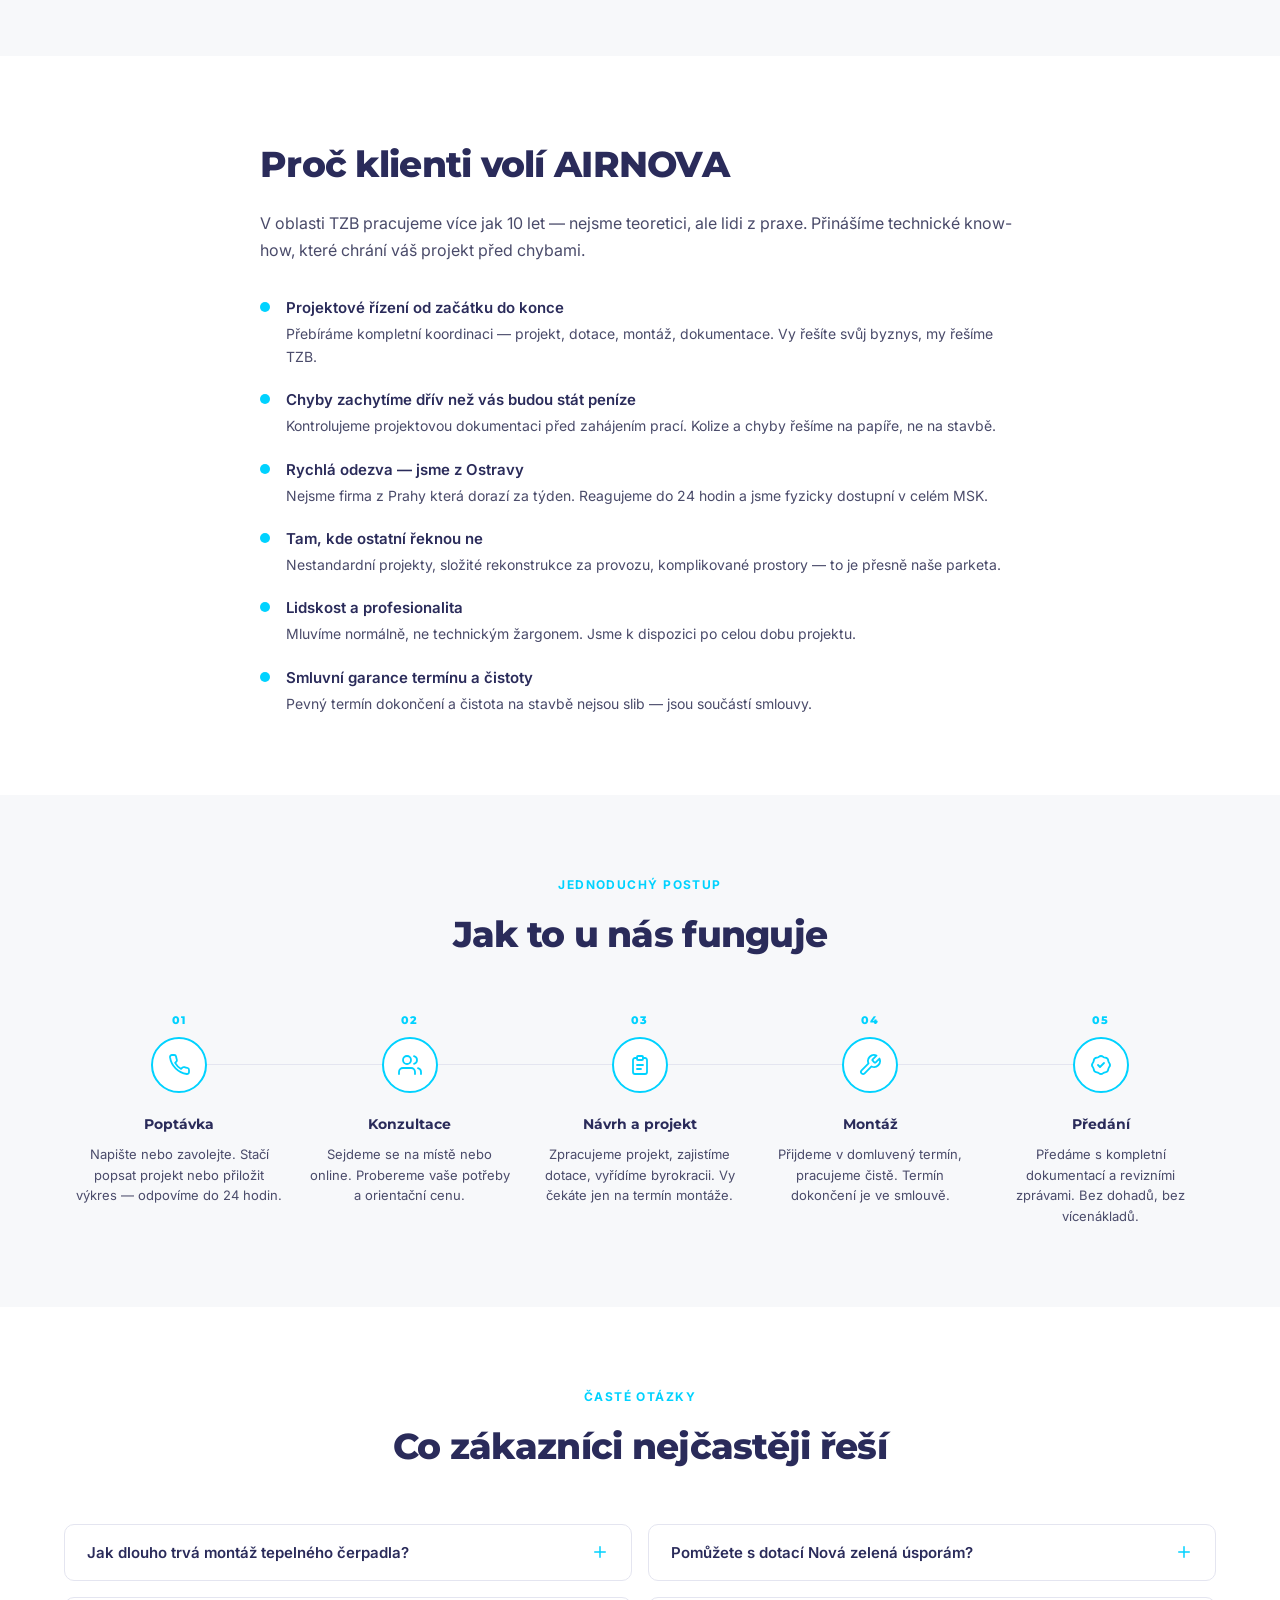
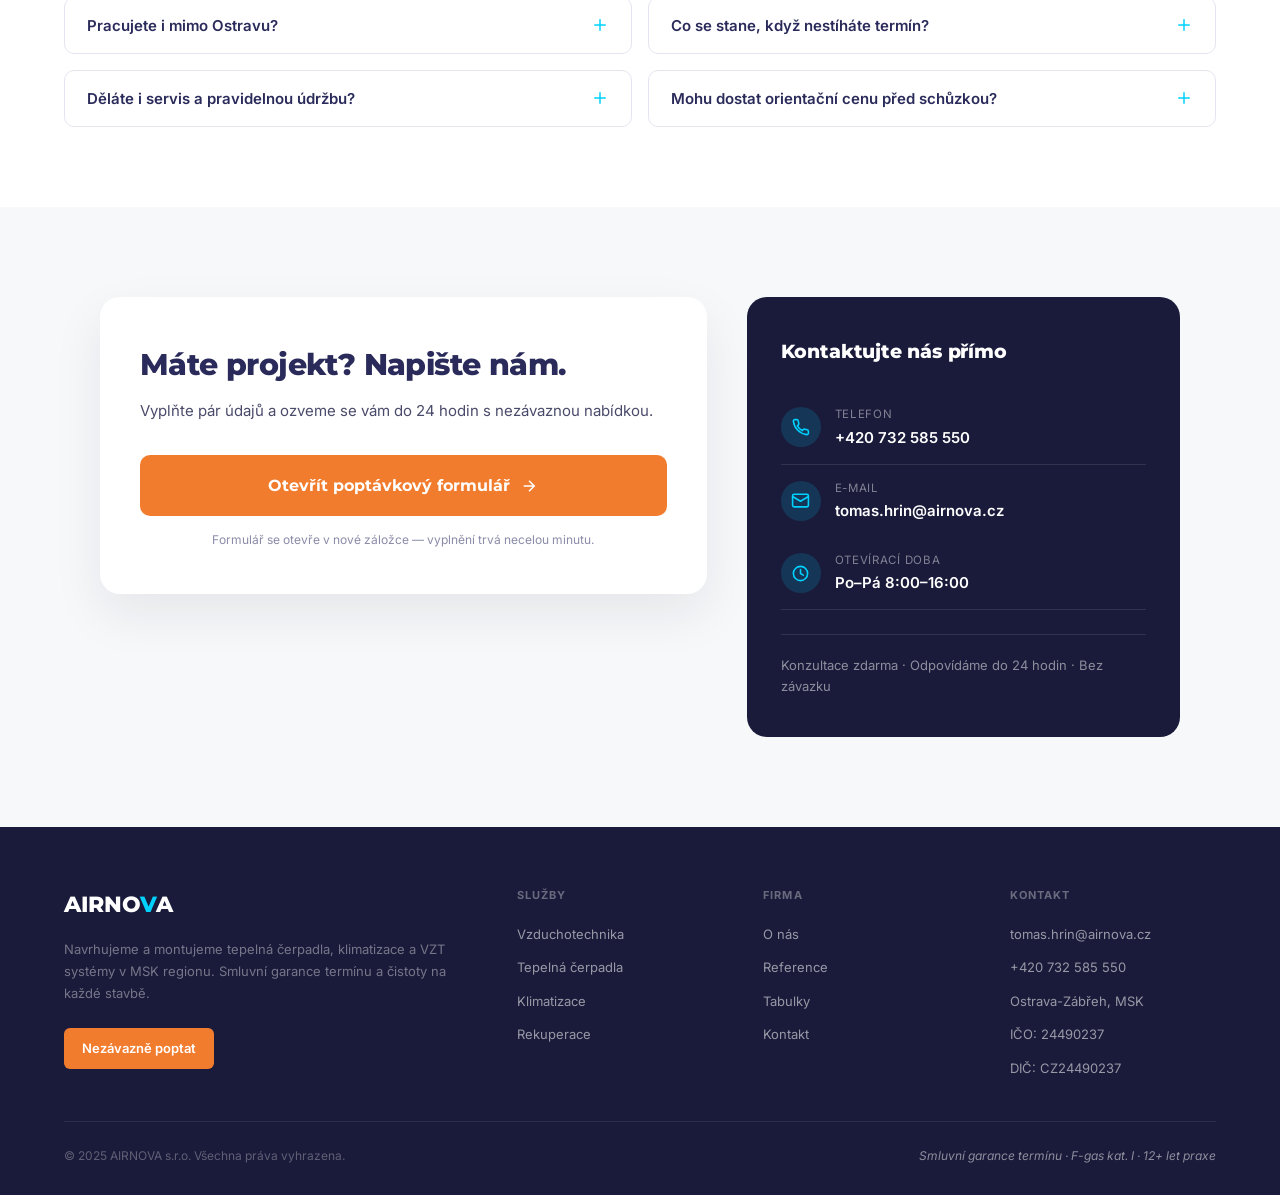
==== commit 7d932047: "Revert to working lead-form button — iframe embed was blank again The full-page share URL (https://a" ====
--- a/public/index.html
+++ b/public/index.html
@@ -613,8 +613,8 @@
     <div class="lead-form-card">
       <h2 class="reveal-left">Máte projekt? Napište nám.</h2>
       <p class="lead-form-sub">Vyplňte pár údajů a ozveme se vám do 24 hodin s nezávaznou nabídkou.</p>
-      <iframe class="lead-form-iframe" src="https://airtable.com/appcpul9UOCOYYIJQ/shrDcLjMlThv2WQ1m" title="Poptávkový formulář AIRNOVA" loading="lazy"></iframe>
-      <p class="lead-form-disclaimer">Formulář se nezobrazuje? <a href="https://airtable.com/appcpul9UOCOYYIJQ/shrDcLjMlThv2WQ1m" target="_blank" rel="noopener">Otevřít v nové záložce</a>.</p>
+      <a class="lead-form-cta-btn" href="https://airtable.com/appcpul9UOCOYYIJQ/shrDcLjMlThv2WQ1m" target="_blank" rel="noopener">Otevřít poptávkový formulář <svg viewBox="0 0 24 24" fill="none" stroke="currentColor" stroke-width="2"><path d="M5 12h14M12 5l7 7-7 7"/></svg></a>
+      <p class="lead-form-disclaimer">Formulář se otevře v nové záložce — vyplnění trvá necelou minutu.</p>
     </div>
 
     <div class="lead-contact-card">
--- a/public/css/site.css
+++ b/public/css/site.css
@@ -467,8 +467,13 @@
   .lead-form-success .success-icon svg { width: 28px; height: 28px; }
   .lead-form-success h3 { font-family: var(--font-head); font-weight: 800; font-size: 20px; color: var(--navy); margin-bottom: 8px; }
   .lead-form-success p { font-size: 14px; color: var(--text-mid); }
-  .lead-form-iframe { width: 100%; min-height: 1150px; border: none; border-radius: 12px; background: transparent; }
-  .lead-form-disclaimer a { color: var(--teal); font-weight: 600; }
+  .lead-form-cta-btn {
+    display: flex; align-items: center; justify-content: center; gap: 10px;
+    width: 100%; background: var(--orange); color: #fff; font-family: var(--font-head); font-weight: 700;
+    font-size: 16px; padding: 18px; border-radius: 10px; transition: background .2s, transform .2s;
+  }
+  .lead-form-cta-btn:hover { background: #d96820; transform: translateY(-1px); }
+  .lead-form-cta-btn svg { width: 18px; height: 18px; }
 
   .lead-contact-card { background: var(--navy-dark); border-radius: 20px; padding: 40px 34px; color: #fff; }
   .lead-contact-card h3 { font-family: var(--font-head); font-weight: 800; font-size: 19px; margin-bottom: 24px; letter-spacing: -0.01em; }
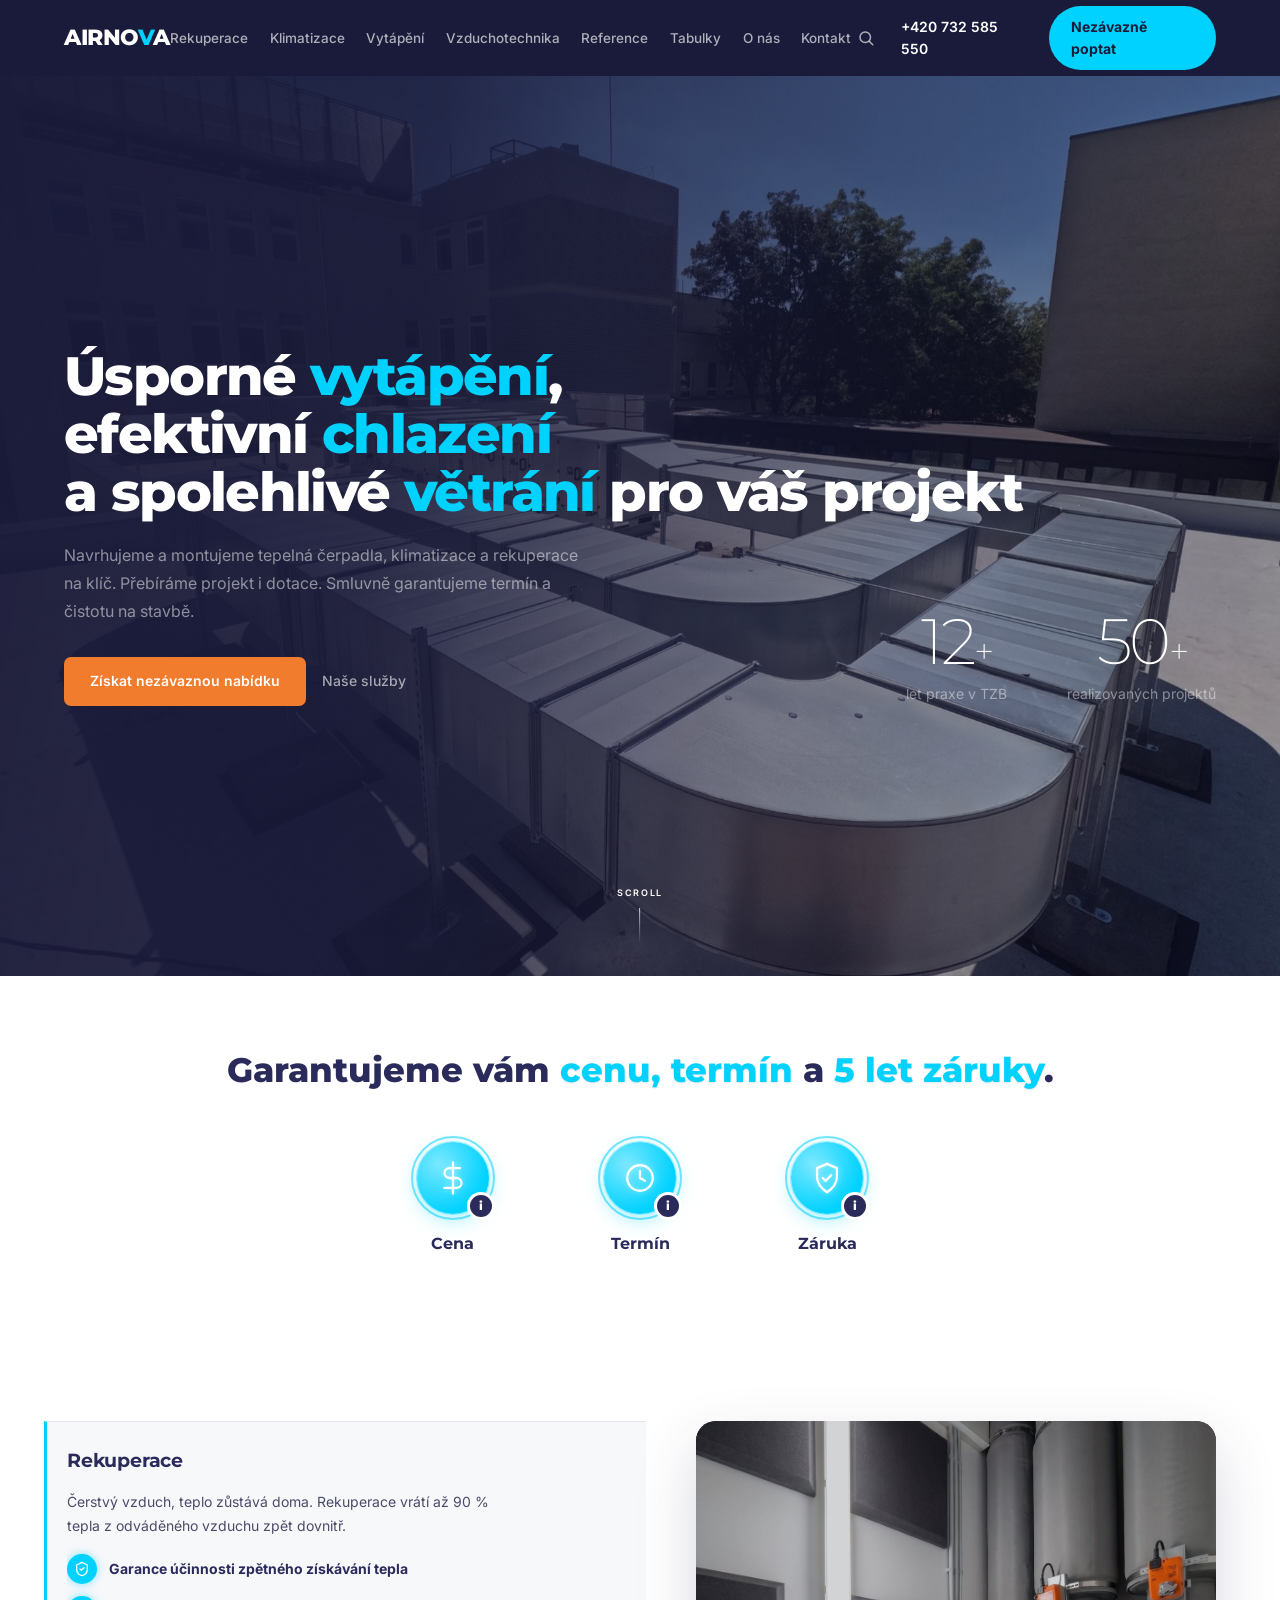
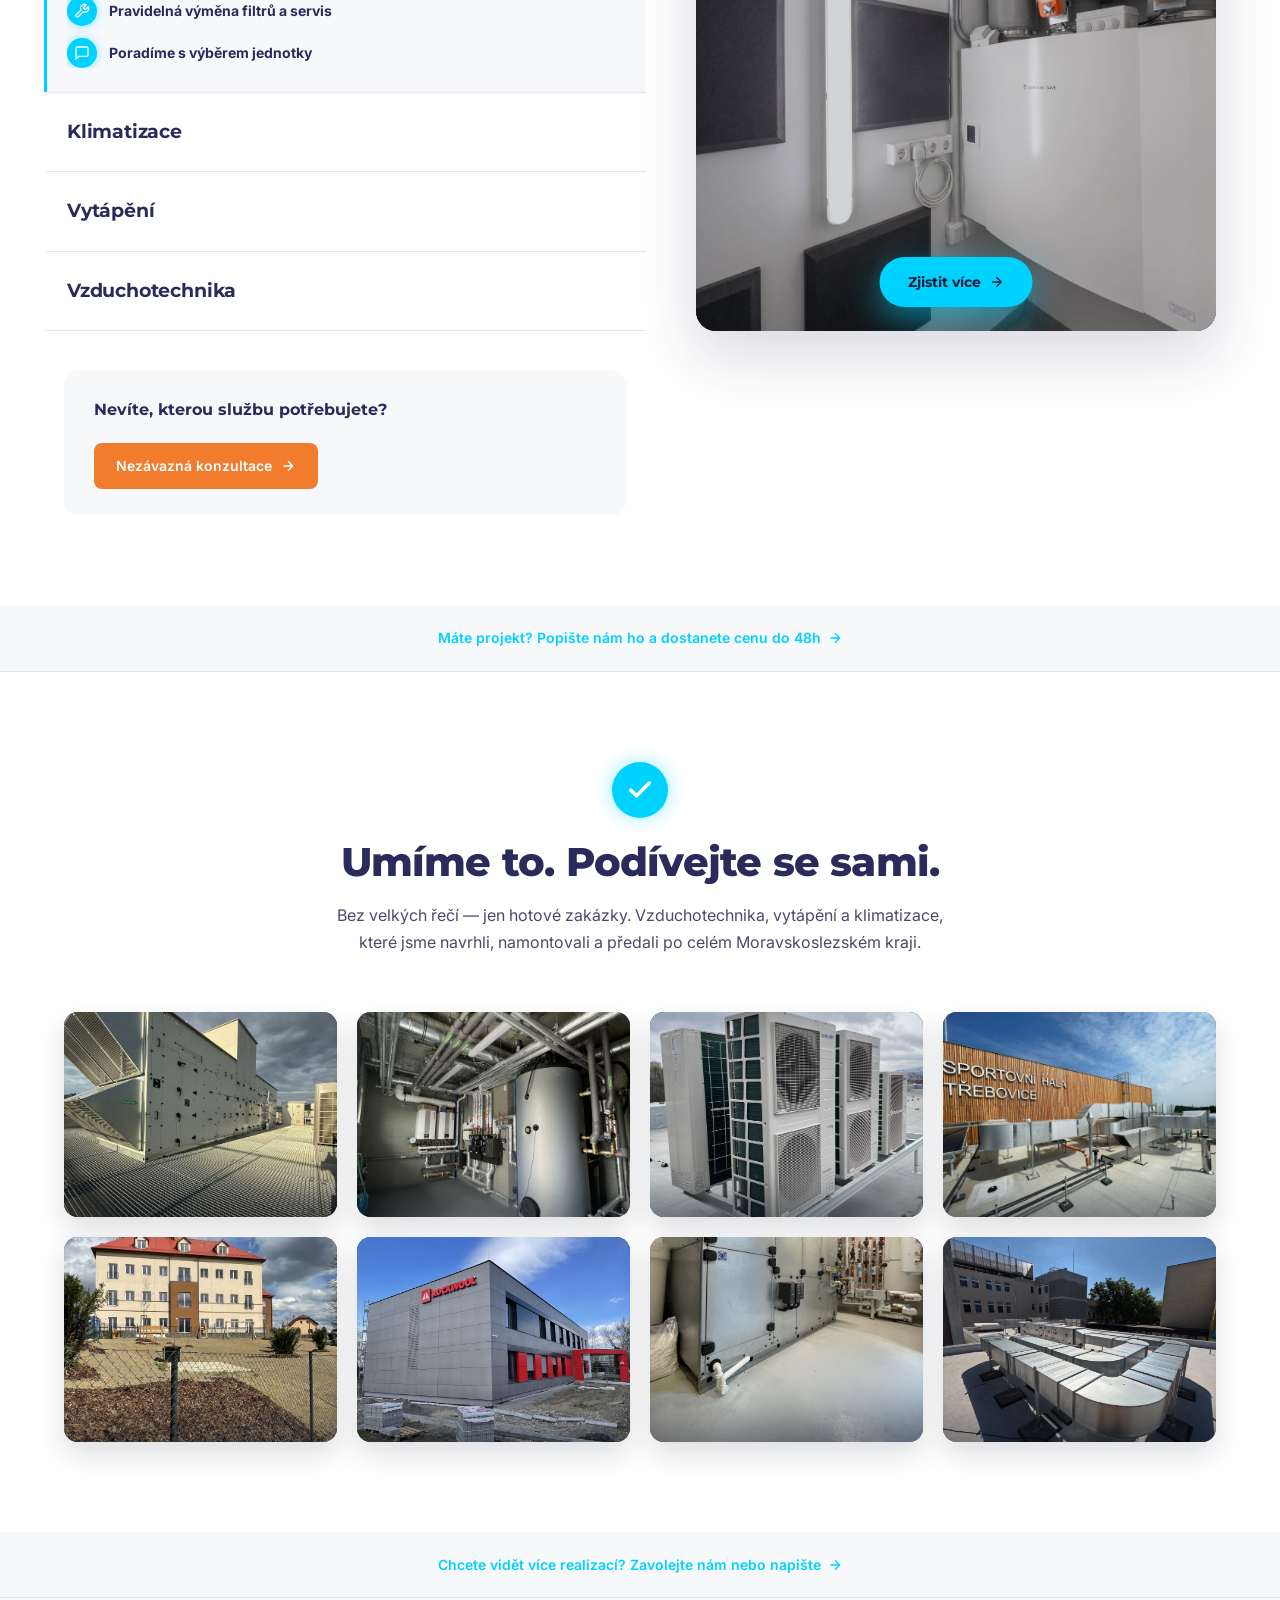
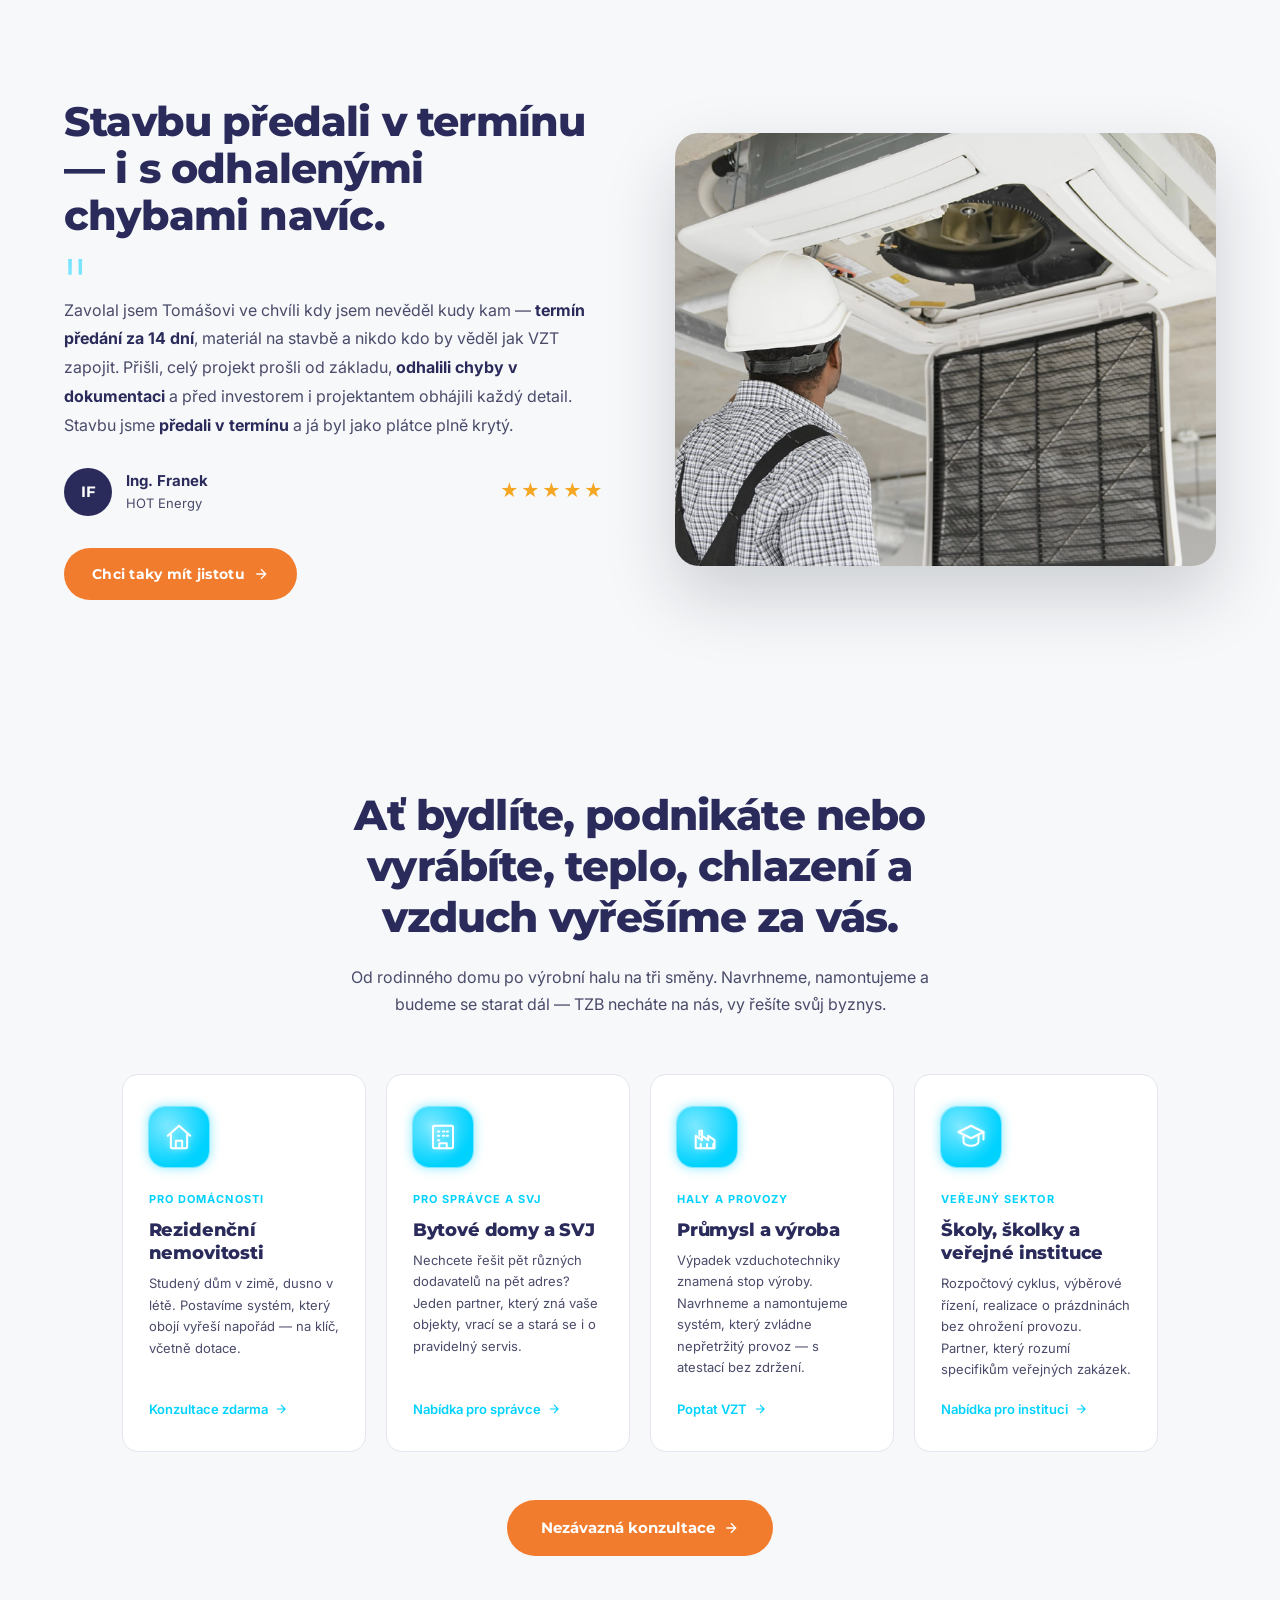
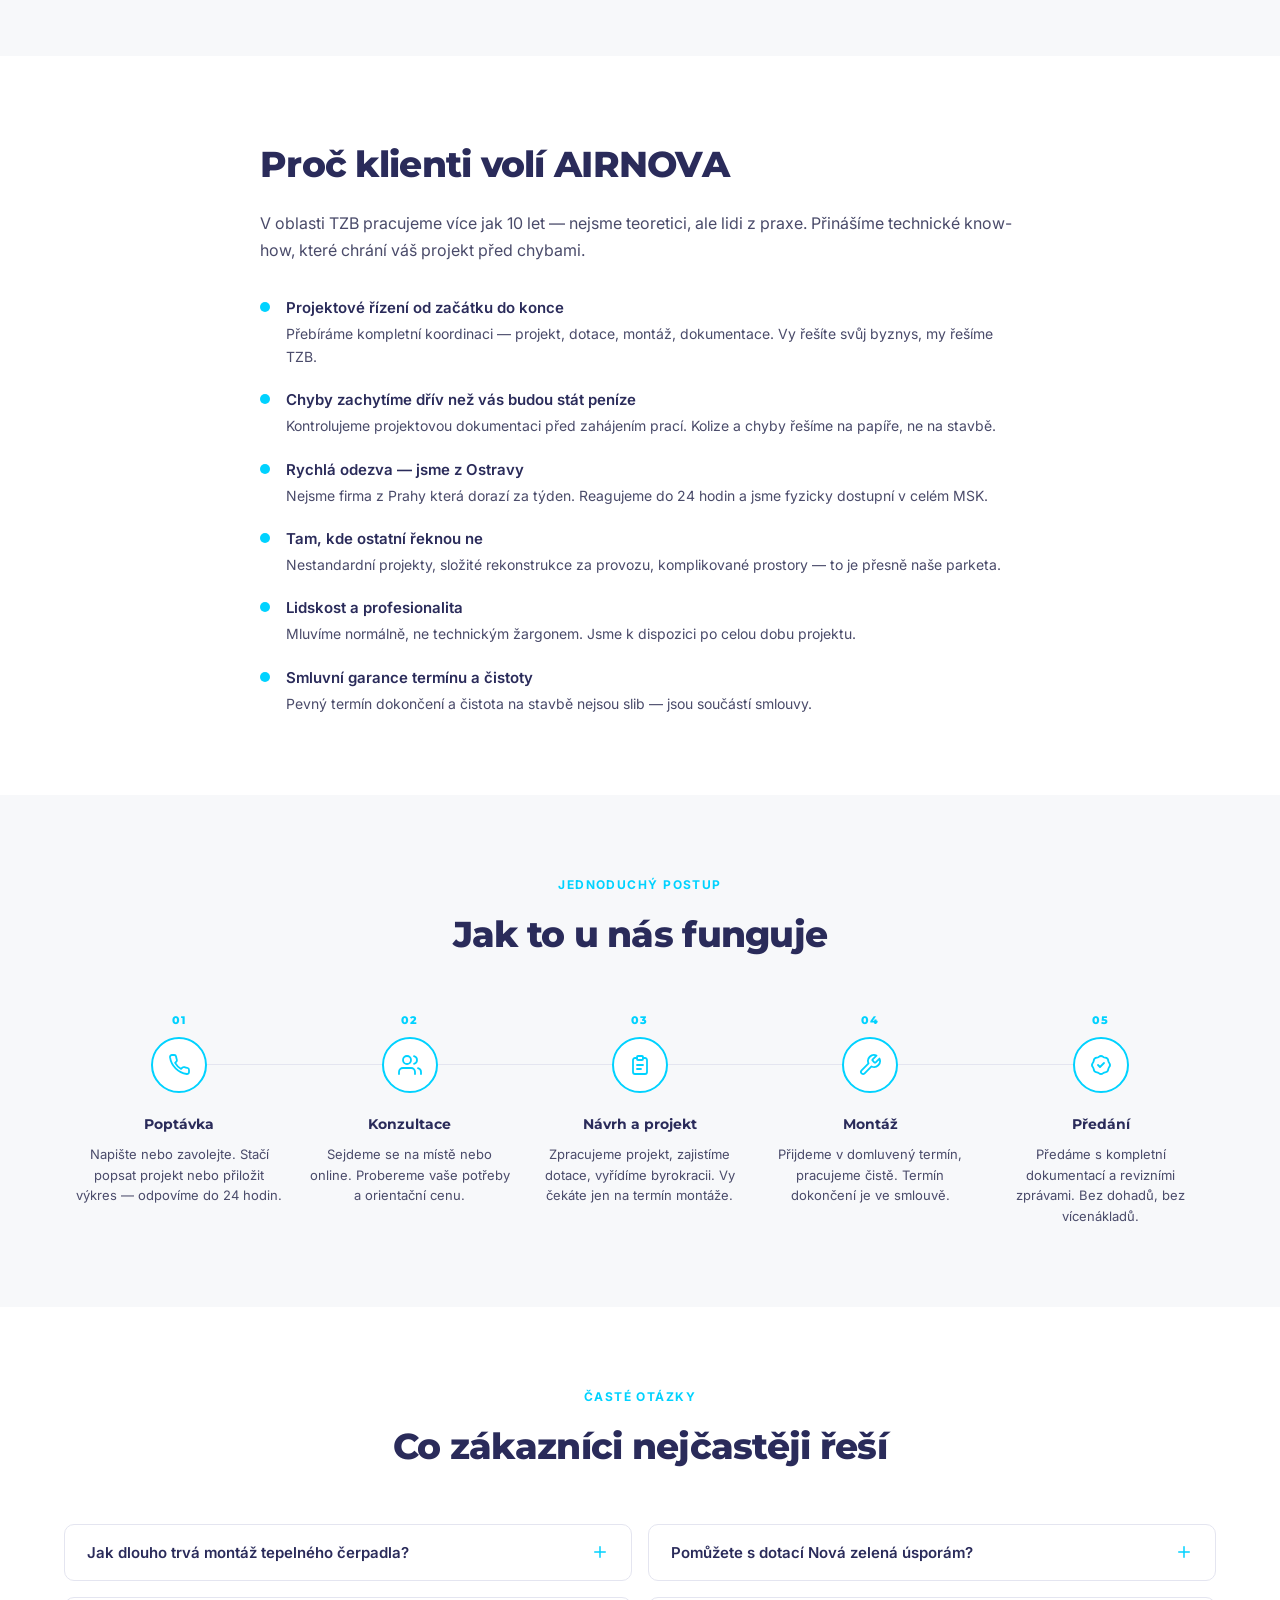
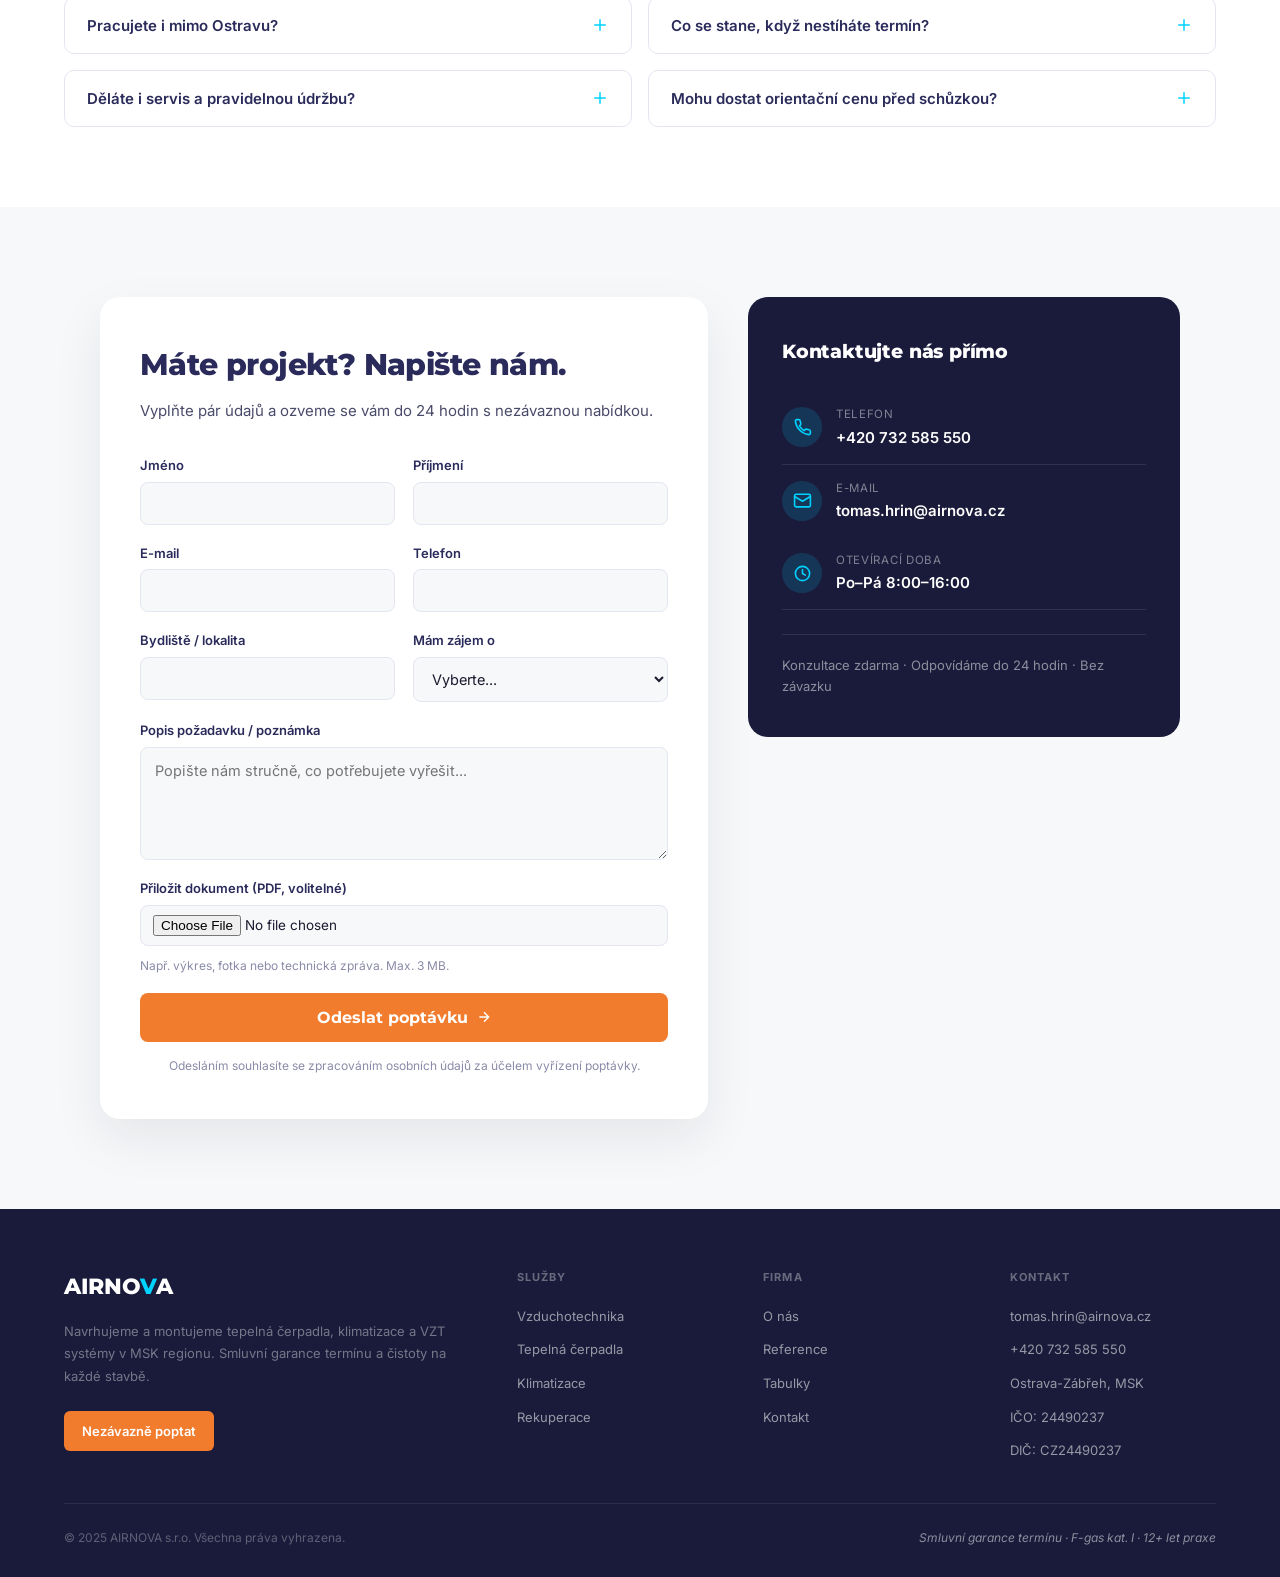
==== commit 6102d9bf: "Embed lead form directly on page, submit to Airtable via serverless API Replace the "open in new tab" ====
--- a/public/index.html
+++ b/public/index.html
@@ -613,8 +613,63 @@
     <div class="lead-form-card">
       <h2 class="reveal-left">Máte projekt? Napište nám.</h2>
       <p class="lead-form-sub">Vyplňte pár údajů a ozveme se vám do 24 hodin s nezávaznou nabídkou.</p>
-      <a class="lead-form-cta-btn" href="https://airtable.com/appcpul9UOCOYYIJQ/shrDcLjMlThv2WQ1m" target="_blank" rel="noopener">Otevřít poptávkový formulář <svg viewBox="0 0 24 24" fill="none" stroke="currentColor" stroke-width="2"><path d="M5 12h14M12 5l7 7-7 7"/></svg></a>
-      <p class="lead-form-disclaimer">Formulář se otevře v nové záložce — vyplnění trvá necelou minutu.</p>
+      <form id="leadForm" novalidate>
+        <div class="lead-form-row">
+          <div class="lead-form-field">
+            <label for="lfJmeno">Jméno</label>
+            <input type="text" id="lfJmeno" name="jmeno" required autocomplete="given-name">
+          </div>
+          <div class="lead-form-field">
+            <label for="lfPrijmeni">Příjmení</label>
+            <input type="text" id="lfPrijmeni" name="prijmeni" required autocomplete="family-name">
+          </div>
+        </div>
+        <div class="lead-form-row">
+          <div class="lead-form-field">
+            <label for="lfEmail">E-mail</label>
+            <input type="email" id="lfEmail" name="email" required autocomplete="email">
+          </div>
+          <div class="lead-form-field">
+            <label for="lfTelefon">Telefon</label>
+            <input type="tel" id="lfTelefon" name="telefon" required autocomplete="tel">
+          </div>
+        </div>
+        <div class="lead-form-row">
+          <div class="lead-form-field">
+            <label for="lfBydliste">Bydliště / lokalita</label>
+            <input type="text" id="lfBydliste" name="bydliste" required autocomplete="address-level2">
+          </div>
+          <div class="lead-form-field">
+            <label for="lfTyp">Mám zájem o</label>
+            <select id="lfTyp" name="typ" required>
+              <option value="" disabled selected>Vyberte...</option>
+              <option>Rekuperace</option>
+              <option>Klimatizace</option>
+              <option>Vytápění</option>
+              <option>Vzduchotechnika</option>
+              <option>Servis a údržba</option>
+              <option>Jiné</option>
+            </select>
+          </div>
+        </div>
+        <div class="lead-form-field lead-form-field-standalone">
+          <label for="lfPoznamka">Popis požadavku / poznámka</label>
+          <textarea id="lfPoznamka" name="poznamka" rows="4" placeholder="Popište nám stručně, co potřebujete vyřešit..."></textarea>
+        </div>
+        <div class="lead-form-field lead-form-field-standalone">
+          <label for="lfSoubor">Přiložit dokument (PDF, volitelné)</label>
+          <input type="file" id="lfSoubor" name="soubor" accept=".pdf,.doc,.docx,.jpg,.jpeg,.png">
+          <span class="lead-form-file-hint">Např. výkres, fotka nebo technická zpráva. Max. 3&nbsp;MB.</span>
+        </div>
+        <button type="submit" class="lead-form-submit" id="leadFormSubmit">Odeslat poptávku <svg viewBox="0 0 24 24" fill="none" stroke="currentColor" stroke-width="2"><path d="M5 12h14M12 5l7 7-7 7"/></svg></button>
+        <p class="lead-form-disclaimer">Odesláním souhlasíte se zpracováním osobních údajů za účelem vyřízení poptávky.</p>
+      </form>
+      <div class="lead-form-success" id="leadFormSuccess">
+        <div class="success-icon"><svg viewBox="0 0 24 24" fill="none" stroke="currentColor" stroke-width="2.5" stroke-linecap="round" stroke-linejoin="round"><path d="M20 6L9 17l-5-5"/></svg></div>
+        <h3>Děkujeme za poptávku!</h3>
+        <p>Ozveme se vám do 24 hodin.</p>
+      </div>
+      <p class="lead-form-error" id="leadFormError" hidden>Něco se nepovedlo. Zkuste to prosím znovu, nebo nám zavolejte na <a href="tel:+420732585550">732 585 550</a>.</p>
     </div>
 
     <div class="lead-contact-card">
--- a/public/css/site.css
+++ b/public/css/site.css
@@ -467,6 +467,9 @@
   .lead-form-success .success-icon svg { width: 28px; height: 28px; }
   .lead-form-success h3 { font-family: var(--font-head); font-weight: 800; font-size: 20px; color: var(--navy); margin-bottom: 8px; }
   .lead-form-success p { font-size: 14px; color: var(--text-mid); }
+  .lead-form-error { display: none; margin-top: 16px; padding: 14px 16px; border-radius: 8px; background: #FCE5D4; color: #8A3A10; font-size: 13.5px; font-weight: 500; text-align: center; }
+  .lead-form-error a { color: inherit; font-weight: 700; text-decoration: underline; }
+  .lead-form-error.show { display: block; }
   .lead-form-cta-btn {
     display: flex; align-items: center; justify-content: center; gap: 10px;
     width: 100%; background: var(--orange); color: #fff; font-family: var(--font-head); font-weight: 700;
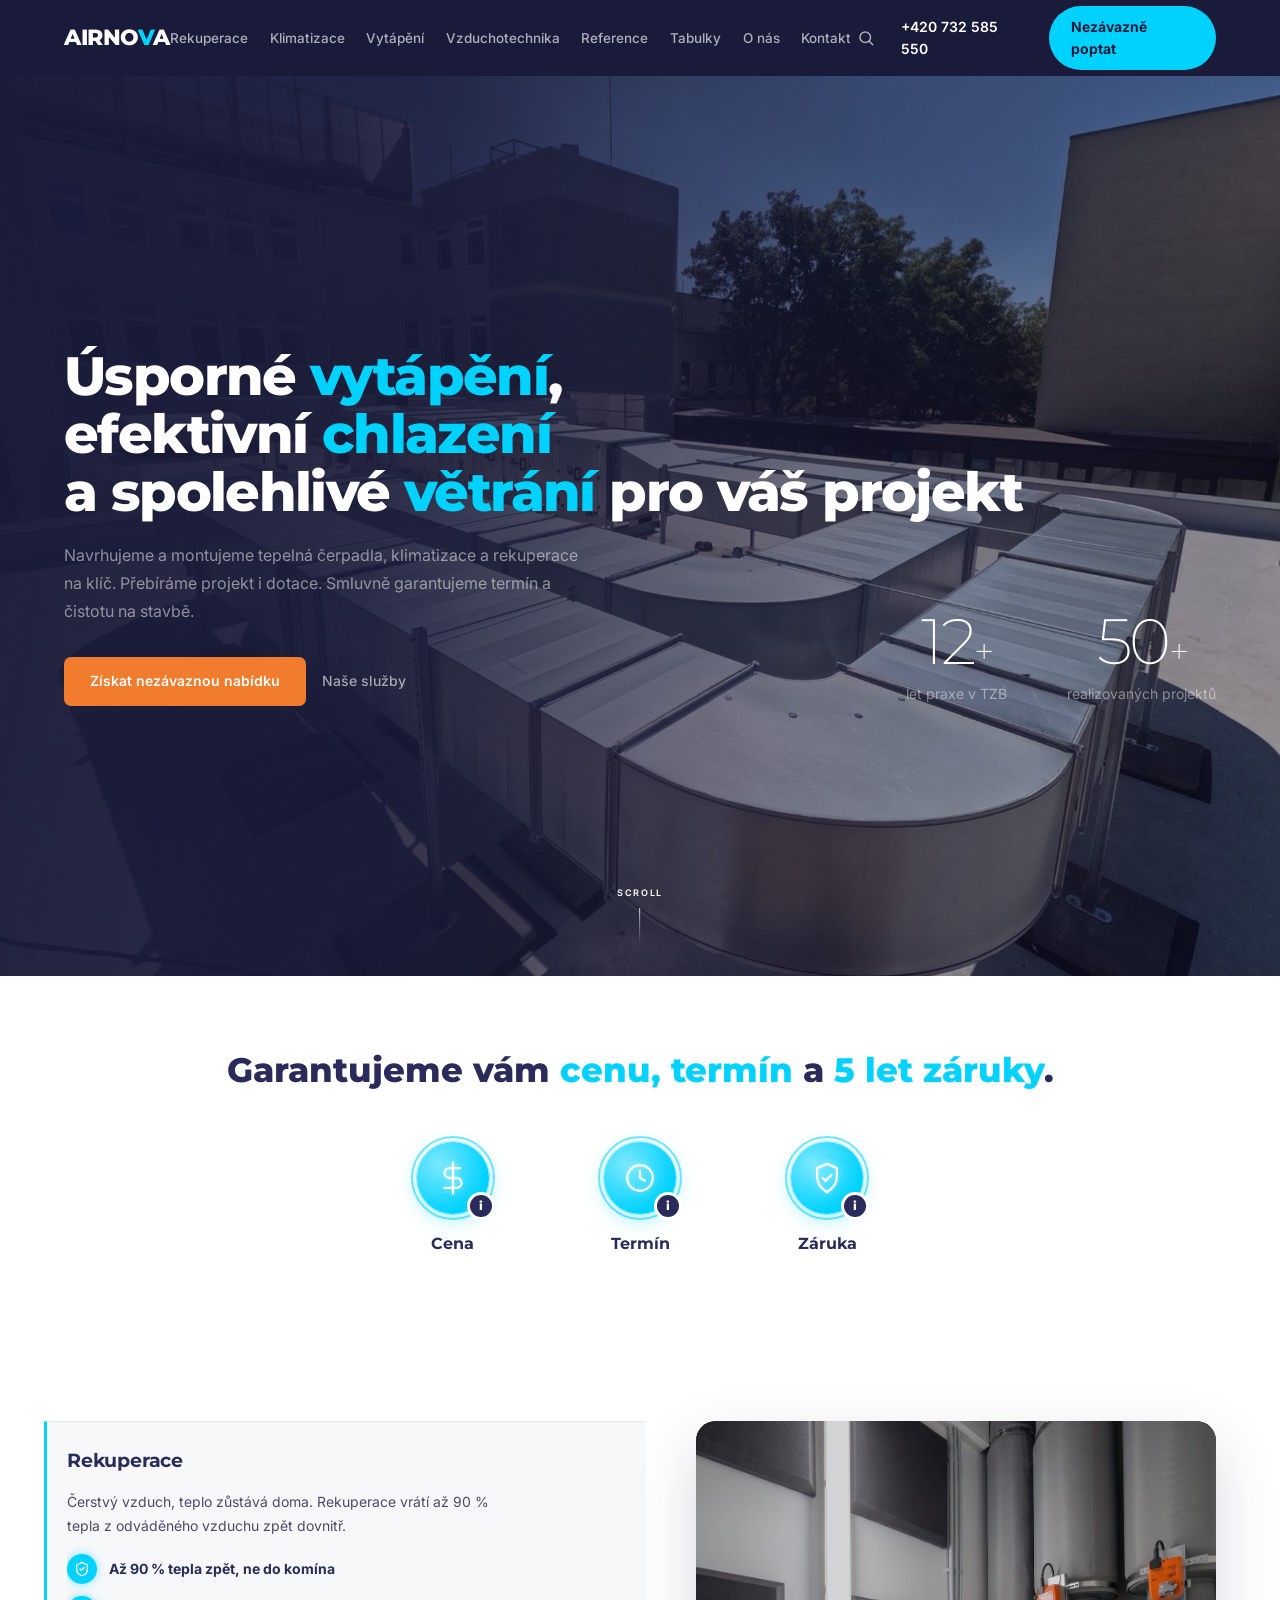
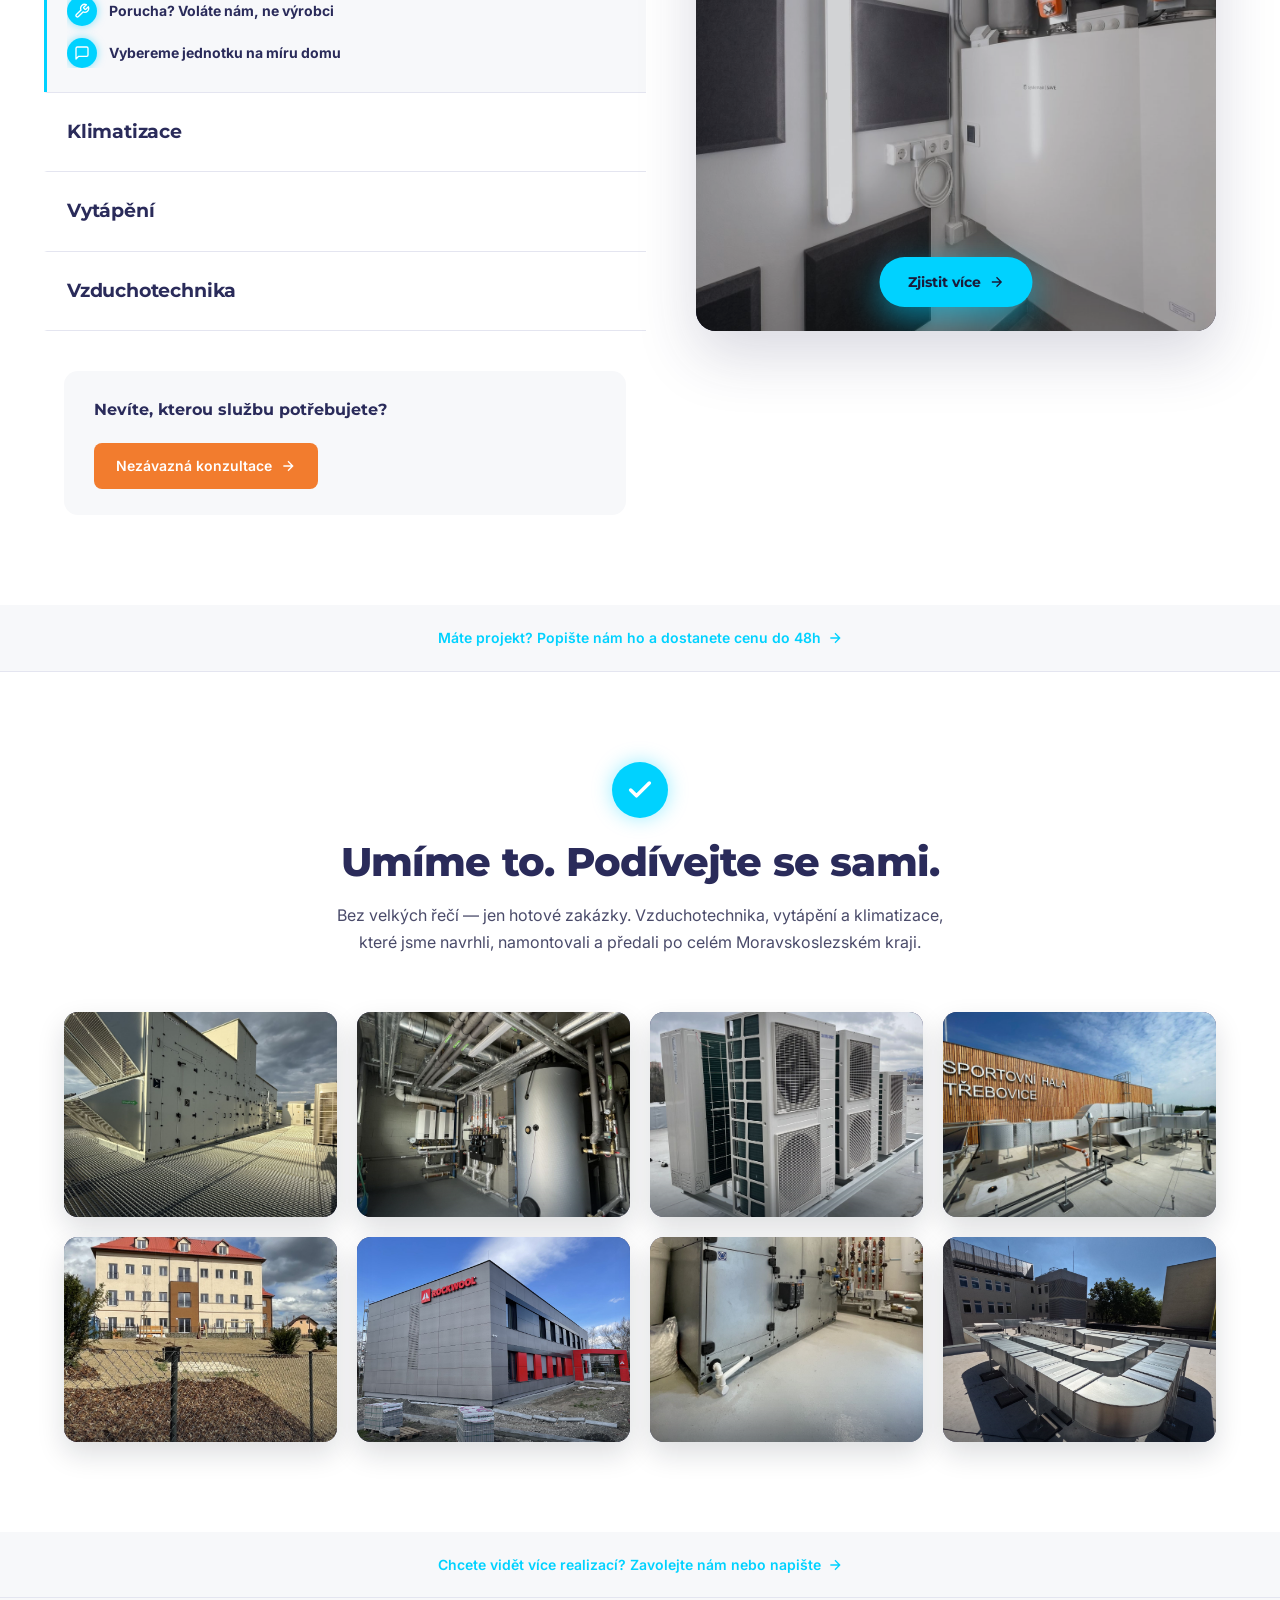
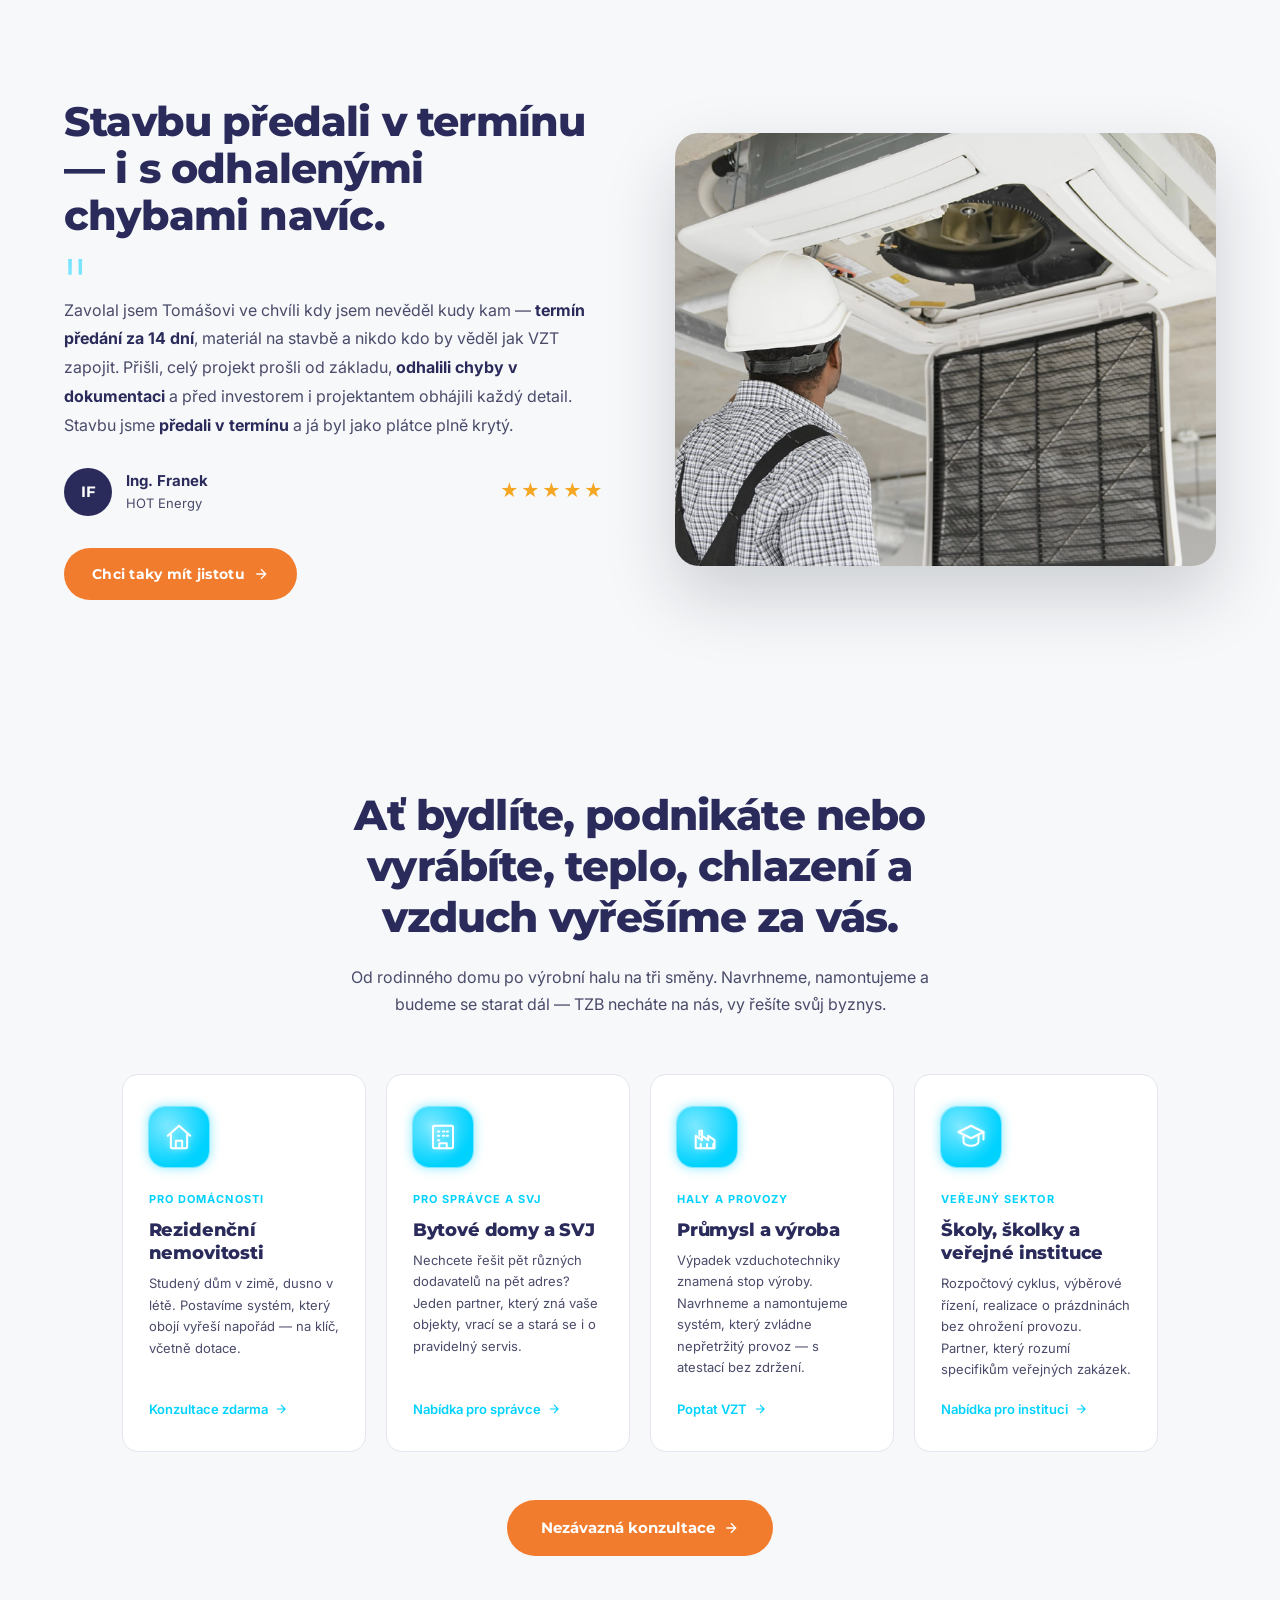
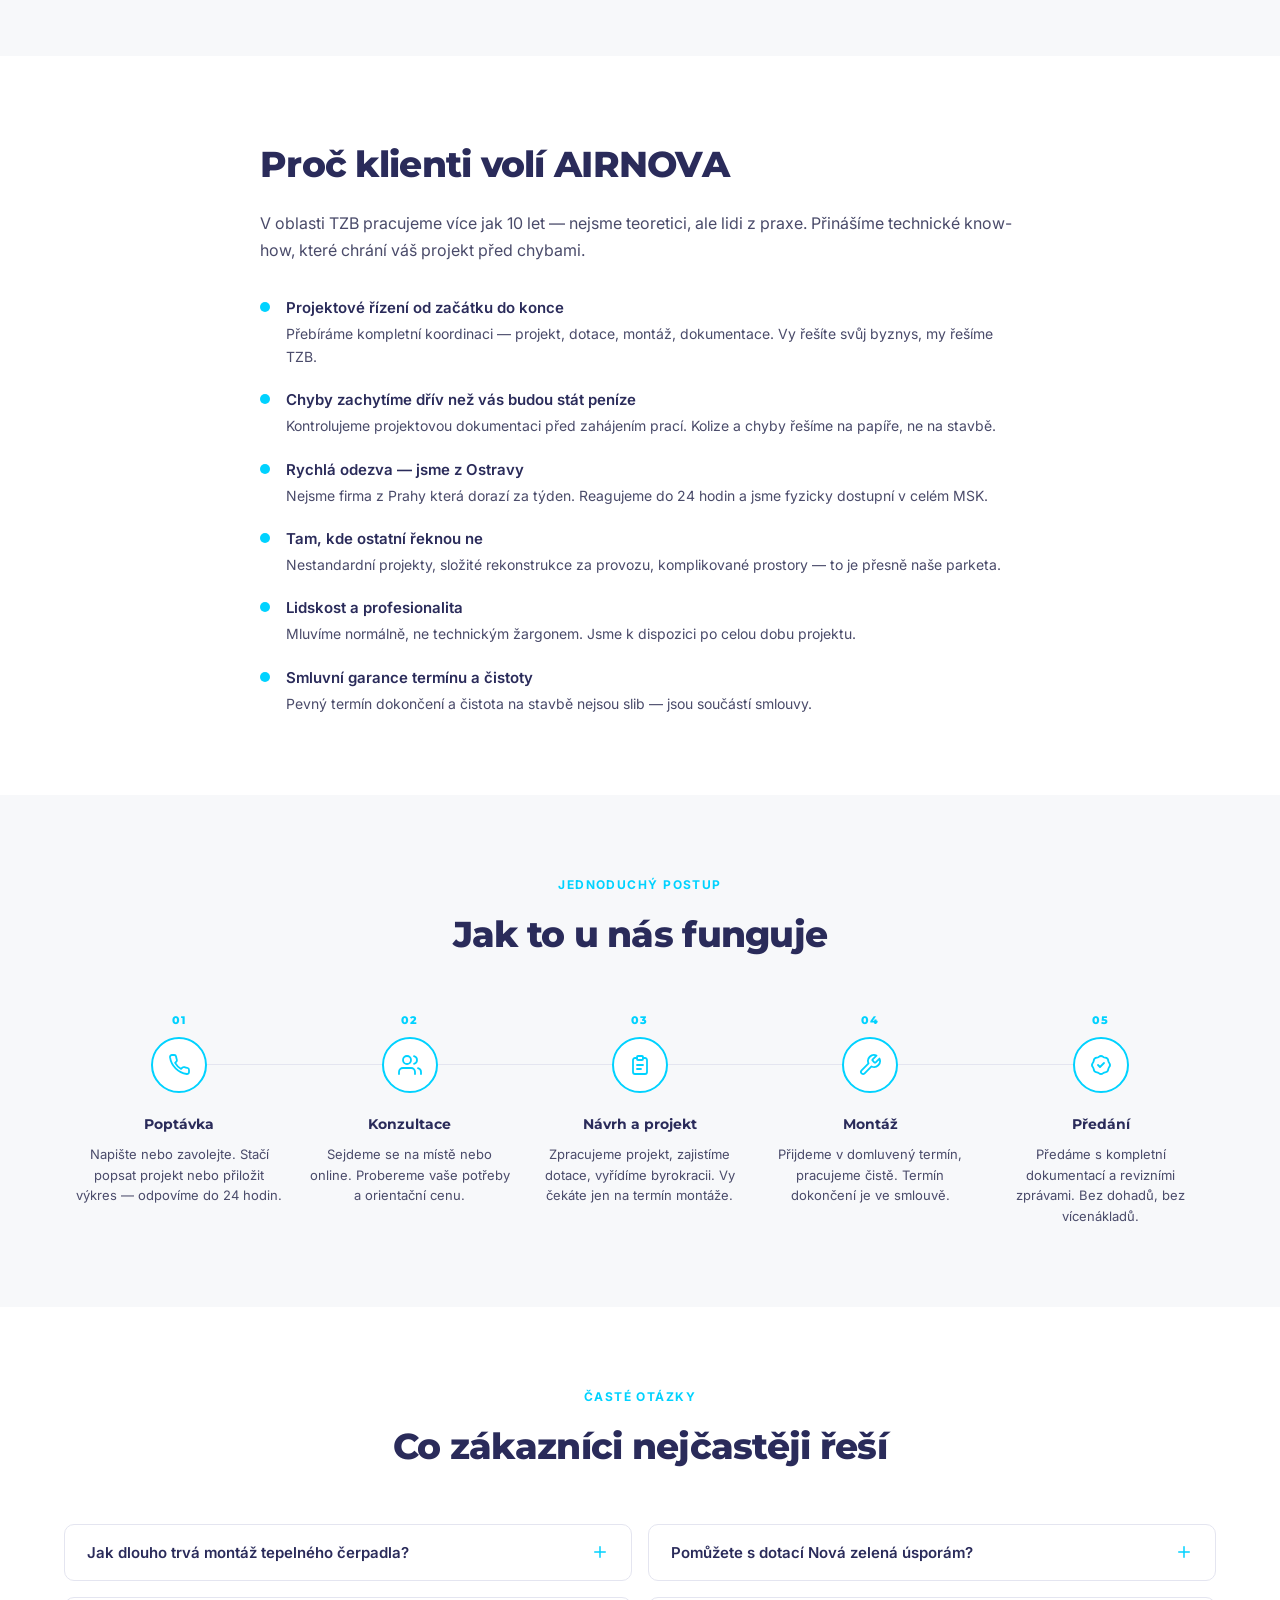
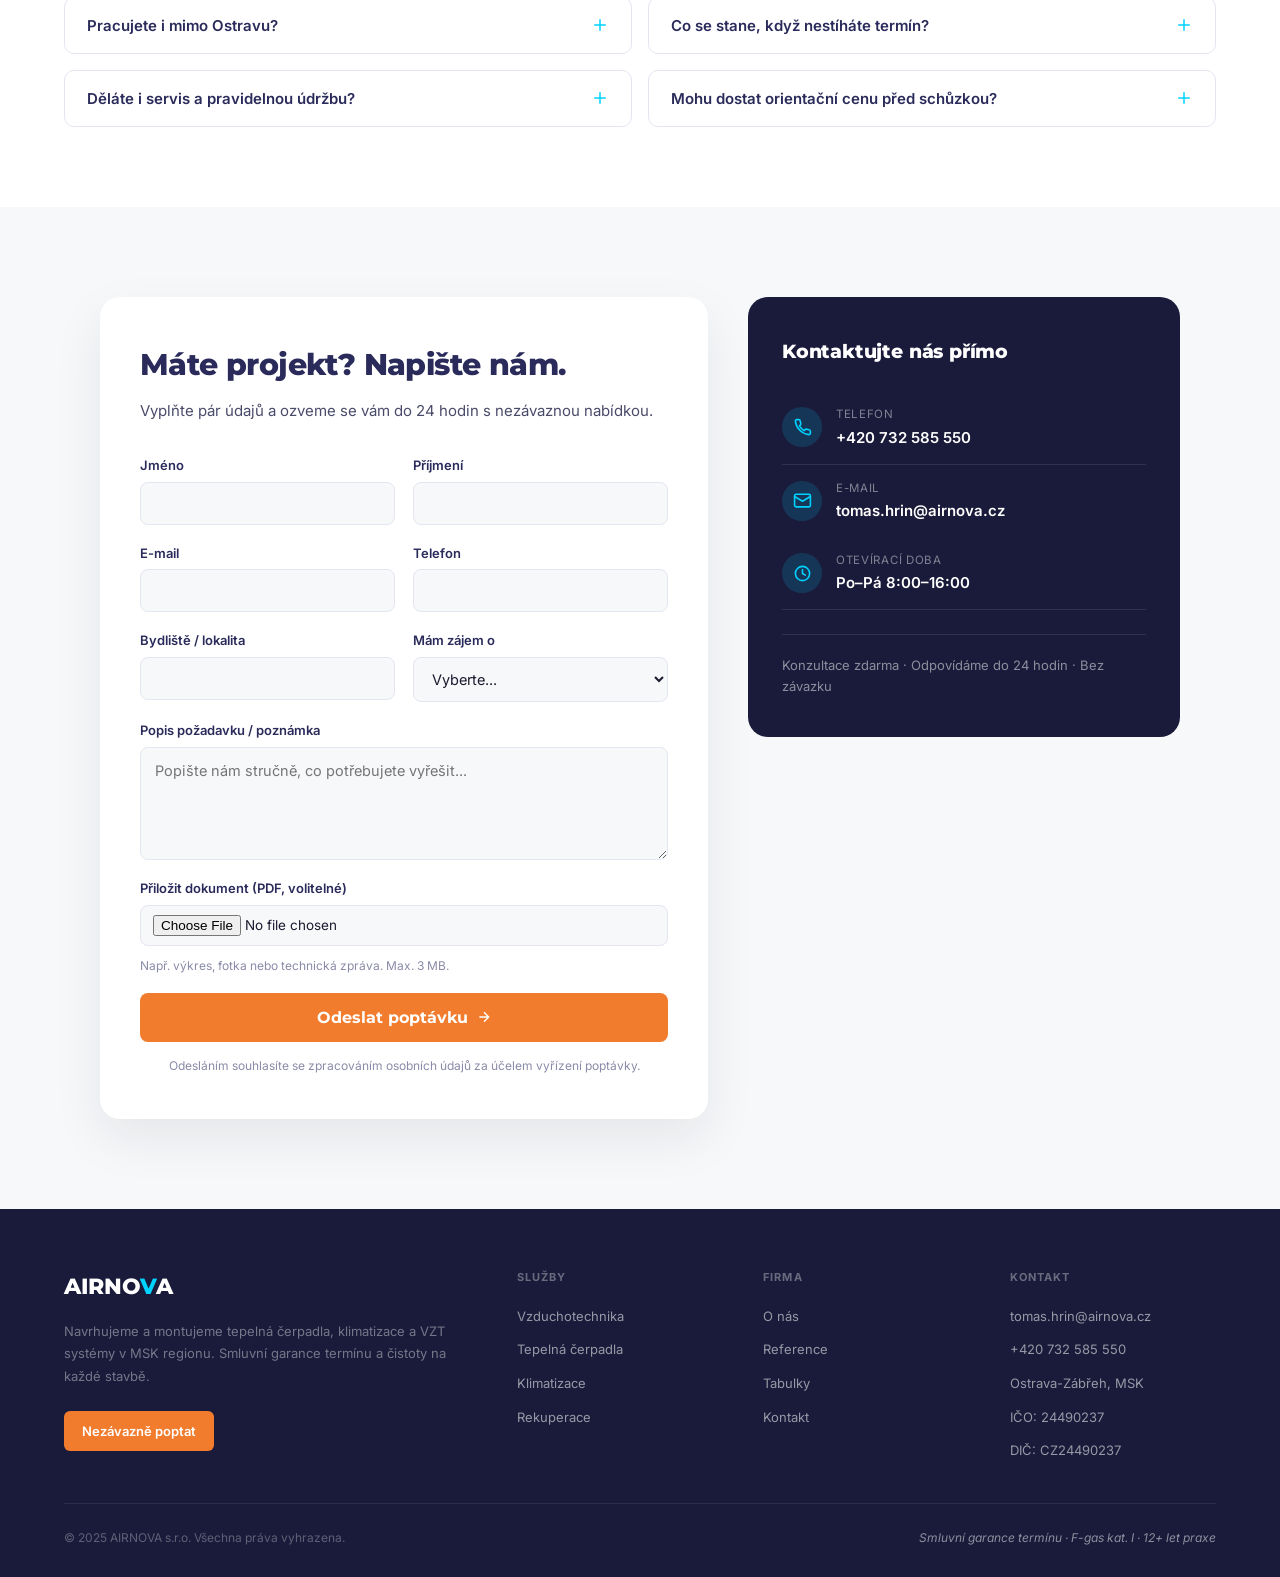
==== commit 96a0cd8a: "Rewrite service-page copy with risk-reversal guarantees and benefit grid Add a "Proč se vyplatí" 3-c" ====
--- a/public/index.html
+++ b/public/index.html
@@ -268,9 +268,9 @@
           <div class="ssp-item-body">
             <p class="ssp-sales">Čerstvý vzduch, teplo zůstává doma. Rekuperace vrátí až 90 % tepla z odváděného vzduchu zpět dovnitř.</p>
             <ul class="ssp-checklist">
-              <li><span class="ssp-check-badge"><svg viewBox="0 0 24 24" fill="none" stroke="currentColor" stroke-width="2" stroke-linecap="round" stroke-linejoin="round"><path d="M12 2l8 4v6c0 5-3.5 9-8 10-4.5-1-8-5-8-10V6l8-4z"/><path d="M9 12l2 2 4-4"/></svg></span>Garance účinnosti zpětného získávání tepla</li>
-              <li><span class="ssp-check-badge"><svg viewBox="0 0 24 24" fill="none" stroke="currentColor" stroke-width="2" stroke-linecap="round" stroke-linejoin="round"><path d="M14.7 6.3a1 1 0 000 1.4l1.6 1.6a1 1 0 001.4 0l3.77-3.77a6 6 0 01-7.94 7.94l-6.91 6.91a2.12 2.12 0 01-3-3l6.91-6.91a6 6 0 017.94-7.94l-3.76 3.76z"/></svg></span>Pravidelná výměna filtrů a servis</li>
-              <li><span class="ssp-check-badge"><svg viewBox="0 0 24 24" fill="none" stroke="currentColor" stroke-width="2" stroke-linecap="round" stroke-linejoin="round"><path d="M21 15a2 2 0 01-2 2H7l-4 4V5a2 2 0 012-2h14a2 2 0 012 2z"/></svg></span>Poradíme s výběrem jednotky</li>
+              <li><span class="ssp-check-badge"><svg viewBox="0 0 24 24" fill="none" stroke="currentColor" stroke-width="2" stroke-linecap="round" stroke-linejoin="round"><path d="M12 2l8 4v6c0 5-3.5 9-8 10-4.5-1-8-5-8-10V6l8-4z"/><path d="M9 12l2 2 4-4"/></svg></span>Až 90 % tepla zpět, ne do komína</li>
+              <li><span class="ssp-check-badge"><svg viewBox="0 0 24 24" fill="none" stroke="currentColor" stroke-width="2" stroke-linecap="round" stroke-linejoin="round"><path d="M14.7 6.3a1 1 0 000 1.4l1.6 1.6a1 1 0 001.4 0l3.77-3.77a6 6 0 01-7.94 7.94l-6.91 6.91a2.12 2.12 0 01-3-3l6.91-6.91a6 6 0 017.94-7.94l-3.76 3.76z"/></svg></span>Porucha? Voláte nám, ne výrobci</li>
+              <li><span class="ssp-check-badge"><svg viewBox="0 0 24 24" fill="none" stroke="currentColor" stroke-width="2" stroke-linecap="round" stroke-linejoin="round"><path d="M21 15a2 2 0 01-2 2H7l-4 4V5a2 2 0 012-2h14a2 2 0 012 2z"/></svg></span>Vybereme jednotku na míru domu</li>
             </ul>
             <a class="ssp-item-mobile-cta" href="rekuperace.html">Zjistit více <svg viewBox="0 0 24 24" fill="none" stroke="currentColor" stroke-width="2"><path d="M5 12h14M12 5l7 7-7 7"/></svg></a>
           </div>
@@ -283,9 +283,9 @@
           <div class="ssp-item-body">
             <p class="ssp-sales">Tropické dny bez trápení. Tichý chod, nízká spotřeba a klid na roky dopředu.</p>
             <ul class="ssp-checklist">
-              <li><span class="ssp-check-badge"><svg viewBox="0 0 24 24" fill="none" stroke="currentColor" stroke-width="2" stroke-linecap="round" stroke-linejoin="round"><path d="M12 2l8 4v6c0 5-3.5 9-8 10-4.5-1-8-5-8-10V6l8-4z"/><path d="M9 12l2 2 4-4"/></svg></span>Garance F-gas certifikované montáže</li>
-              <li><span class="ssp-check-badge"><svg viewBox="0 0 24 24" fill="none" stroke="currentColor" stroke-width="2" stroke-linecap="round" stroke-linejoin="round"><path d="M14.7 6.3a1 1 0 000 1.4l1.6 1.6a1 1 0 001.4 0l3.77-3.77a6 6 0 01-7.94 7.94l-6.91 6.91a2.12 2.12 0 01-3-3l6.91-6.91a6 6 0 017.94-7.94l-3.76 3.76z"/></svg></span>Servis a čištění jednotek</li>
-              <li><span class="ssp-check-badge"><svg viewBox="0 0 24 24" fill="none" stroke="currentColor" stroke-width="2" stroke-linecap="round" stroke-linejoin="round"><path d="M21 15a2 2 0 01-2 2H7l-4 4V5a2 2 0 012-2h14a2 2 0 012 2z"/></svg></span>Vysvětlíme úsporný provoz</li>
+              <li><span class="ssp-check-badge"><svg viewBox="0 0 24 24" fill="none" stroke="currentColor" stroke-width="2" stroke-linecap="round" stroke-linejoin="round"><path d="M12 2l8 4v6c0 5-3.5 9-8 10-4.5-1-8-5-8-10V6l8-4z"/><path d="M9 12l2 2 4-4"/></svg></span>Chlazení i topení z jedné jednotky</li>
+              <li><span class="ssp-check-badge"><svg viewBox="0 0 24 24" fill="none" stroke="currentColor" stroke-width="2" stroke-linecap="round" stroke-linejoin="round"><path d="M14.7 6.3a1 1 0 000 1.4l1.6 1.6a1 1 0 001.4 0l3.77-3.77a6 6 0 01-7.94 7.94l-6.91 6.91a2.12 2.12 0 01-3-3l6.91-6.91a6 6 0 017.94-7.94l-3.76 3.76z"/></svg></span>F-gas kat. I — bez rizika pokuty</li>
+              <li><span class="ssp-check-badge"><svg viewBox="0 0 24 24" fill="none" stroke="currentColor" stroke-width="2" stroke-linecap="round" stroke-linejoin="round"><path d="M21 15a2 2 0 01-2 2H7l-4 4V5a2 2 0 012-2h14a2 2 0 012 2z"/></svg></span>Tichý provoz, servis a čištění</li>
             </ul>
             <div class="ssp-mobile-actions-row">
               <a class="ssp-item-mobile-cta" href="klimatizace.html">Zjistit více <svg viewBox="0 0 24 24" fill="none" stroke="currentColor" stroke-width="2"><path d="M5 12h14M12 5l7 7-7 7"/></svg></a>
@@ -306,9 +306,9 @@
           <div class="ssp-item-body">
             <p class="ssp-sales">Zdroj tepla, který se vám vrátí. Projekt, montáž i dotaci vyřídíme za vás — vy jen zatopíte.</p>
             <ul class="ssp-checklist">
-              <li><span class="ssp-check-badge"><svg viewBox="0 0 24 24" fill="none" stroke="currentColor" stroke-width="2" stroke-linecap="round" stroke-linejoin="round"><path d="M12 2l8 4v6c0 5-3.5 9-8 10-4.5-1-8-5-8-10V6l8-4z"/><path d="M9 12l2 2 4-4"/></svg></span>Záruka na zařízení i montáž</li>
-              <li><span class="ssp-check-badge"><svg viewBox="0 0 24 24" fill="none" stroke="currentColor" stroke-width="2" stroke-linecap="round" stroke-linejoin="round"><path d="M14.7 6.3a1 1 0 000 1.4l1.6 1.6a1 1 0 001.4 0l3.77-3.77a6 6 0 01-7.94 7.94l-6.91 6.91a2.12 2.12 0 01-3-3l6.91-6.91a6 6 0 017.94-7.94l-3.76 3.76z"/></svg></span>Servisní prohlídky po celou dobu</li>
-              <li><span class="ssp-check-badge"><svg viewBox="0 0 24 24" fill="none" stroke="currentColor" stroke-width="2" stroke-linecap="round" stroke-linejoin="round"><path d="M21 15a2 2 0 01-2 2H7l-4 4V5a2 2 0 012-2h14a2 2 0 012 2z"/></svg></span>Poradíme s výběrem zdroje tepla</li>
+              <li><span class="ssp-check-badge"><svg viewBox="0 0 24 24" fill="none" stroke="currentColor" stroke-width="2" stroke-linecap="round" stroke-linejoin="round"><path d="M12 2l8 4v6c0 5-3.5 9-8 10-4.5-1-8-5-8-10V6l8-4z"/><path d="M9 12l2 2 4-4"/></svg></span>Projekt, montáž i dotaci vyřídíme za vás</li>
+              <li><span class="ssp-check-badge"><svg viewBox="0 0 24 24" fill="none" stroke="currentColor" stroke-width="2" stroke-linecap="round" stroke-linejoin="round"><path d="M14.7 6.3a1 1 0 000 1.4l1.6 1.6a1 1 0 001.4 0l3.77-3.77a6 6 0 01-7.94 7.94l-6.91 6.91a2.12 2.12 0 01-3-3l6.91-6.91a6 6 0 017.94-7.94l-3.76 3.76z"/></svg></span>Porucha? Voláte nám, ne výrobci</li>
+              <li><span class="ssp-check-badge"><svg viewBox="0 0 24 24" fill="none" stroke="currentColor" stroke-width="2" stroke-linecap="round" stroke-linejoin="round"><path d="M21 15a2 2 0 01-2 2H7l-4 4V5a2 2 0 012-2h14a2 2 0 012 2z"/></svg></span>Doporučíme zdroj, který se vrátí nejrychleji</li>
             </ul>
             <div class="ssp-mobile-actions-row">
               <a class="ssp-item-mobile-cta" href="vytapeni.html">Zjistit více <svg viewBox="0 0 24 24" fill="none" stroke="currentColor" stroke-width="2"><path d="M5 12h14M12 5l7 7-7 7"/></svg></a>
@@ -329,9 +329,9 @@
           <div class="ssp-item-body">
             <p class="ssp-sales">Konec dusna a zapařených oken. Vyměníme vzduch v celém domě, aniž byste teplo vyhazovali ven oknem.</p>
             <ul class="ssp-checklist">
-              <li><span class="ssp-check-badge"><svg viewBox="0 0 24 24" fill="none" stroke="currentColor" stroke-width="2" stroke-linecap="round" stroke-linejoin="round"><path d="M12 2l8 4v6c0 5-3.5 9-8 10-4.5-1-8-5-8-10V6l8-4z"/><path d="M9 12l2 2 4-4"/></svg></span>Garance funkčnosti a výkonu</li>
+              <li><span class="ssp-check-badge"><svg viewBox="0 0 24 24" fill="none" stroke="currentColor" stroke-width="2" stroke-linecap="round" stroke-linejoin="round"><path d="M12 2l8 4v6c0 5-3.5 9-8 10-4.5-1-8-5-8-10V6l8-4z"/><path d="M9 12l2 2 4-4"/></svg></span>Garance výkonu — písemně ve smlouvě</li>
               <li><span class="ssp-check-badge"><svg viewBox="0 0 24 24" fill="none" stroke="currentColor" stroke-width="2" stroke-linecap="round" stroke-linejoin="round"><path d="M14.7 6.3a1 1 0 000 1.4l1.6 1.6a1 1 0 001.4 0l3.77-3.77a6 6 0 01-7.94 7.94l-6.91 6.91a2.12 2.12 0 01-3-3l6.91-6.91a6 6 0 017.94-7.94l-3.76 3.76z"/></svg></span>Pravidelný servis a čištění</li>
-              <li><span class="ssp-check-badge"><svg viewBox="0 0 24 24" fill="none" stroke="currentColor" stroke-width="2" stroke-linecap="round" stroke-linejoin="round"><path d="M21 15a2 2 0 01-2 2H7l-4 4V5a2 2 0 012-2h14a2 2 0 012 2z"/></svg></span>Vše vám srozumitelně vysvětlíme</li>
+              <li><span class="ssp-check-badge"><svg viewBox="0 0 24 24" fill="none" stroke="currentColor" stroke-width="2" stroke-linecap="round" stroke-linejoin="round"><path d="M21 15a2 2 0 01-2 2H7l-4 4V5a2 2 0 012-2h14a2 2 0 012 2z"/></svg></span>Vysvětlíme to bez odborné hantýrky</li>
             </ul>
             <a class="ssp-item-mobile-cta" href="vzduchotechnika.html">Zjistit více <svg viewBox="0 0 24 24" fill="none" stroke="currentColor" stroke-width="2"><path d="M5 12h14M12 5l7 7-7 7"/></svg></a>
           </div>
--- a/public/css/site.css
+++ b/public/css/site.css
@@ -644,6 +644,7 @@
   }
 
   .service-body { padding: 90px 5%; background: #fff; }
+  .svc-why + .service-body { padding-top: 50px; }
   .service-body-inner { max-width: 760px; margin: 0 auto; }
   .service-body h2 { font-family: var(--font-head); font-weight: 800; font-size: clamp(22px, 2.6vw, 30px); color: var(--navy); margin: 3rem 0 1rem; letter-spacing: -0.02em; }
   .service-body h2:first-child { margin-top: 0; }
@@ -652,6 +653,25 @@
   .service-checklist li { display: flex; align-items: center; gap: 14px; font-size: 15.5px; font-weight: 700; color: var(--navy); }
   .service-back-link { display: inline-flex; align-items: center; gap: 8px; font-size: 14px; font-weight: 600; color: var(--teal); margin-bottom: 1.5rem; }
   .service-back-link svg { width: 15px; height: 15px; }
+
+  /* "Proč se vám vyplatí" — 3-card grid on service subpages */
+  .svc-why { padding: 60px 5% 0; background: #fff; }
+  .svc-why-inner { max-width: 1100px; margin: 0 auto; }
+  .svc-why-grid { display: grid; grid-template-columns: repeat(3, 1fr); gap: 22px; }
+  .svc-why-card { background: var(--teal-light); border-radius: 16px; padding: 28px 26px; }
+  .svc-why-icon { width: 42px; height: 42px; border-radius: 50%; background: var(--navy); color: var(--teal); display: flex; align-items: center; justify-content: center; margin-bottom: 16px; }
+  .svc-why-icon svg { width: 20px; height: 20px; }
+  .svc-why-card h3 { font-family: var(--font-head); font-weight: 800; font-size: 15px; color: var(--navy); text-transform: uppercase; letter-spacing: 0.03em; margin: 0 0 10px; }
+  .svc-why-card p { font-size: 14.5px; color: var(--text-mid); line-height: 1.7; margin: 0; }
+  @media (max-width: 900px) { .svc-why-grid { grid-template-columns: 1fr; } }
+
+  /* Upgraded "Záruka a výhody" cards on service subpages — risk-reversal copy */
+  .svc-guarantee { display: flex; flex-direction: column; gap: 14px; margin: 1.75rem 0 0; }
+  .svc-guarantee-item { display: flex; gap: 16px; align-items: flex-start; background: var(--bg); border-radius: 14px; padding: 18px 20px; }
+  .svc-guarantee-badge { flex-shrink: 0; width: 34px; height: 34px; border-radius: 50%; background: var(--orange-light); color: var(--orange); display: flex; align-items: center; justify-content: center; }
+  .svc-guarantee-badge svg { width: 18px; height: 18px; }
+  .svc-guarantee-item h4 { font-family: var(--font-head); font-weight: 700; font-size: 15.5px; color: var(--navy); margin: 0 0 4px; }
+  .svc-guarantee-item p { font-size: 14px; color: var(--text-mid); line-height: 1.65; margin: 0; }
 
   /* O NÁS */
   .about-hero { background: var(--navy-dark); padding: 150px 5% 90px; text-align: center; }
